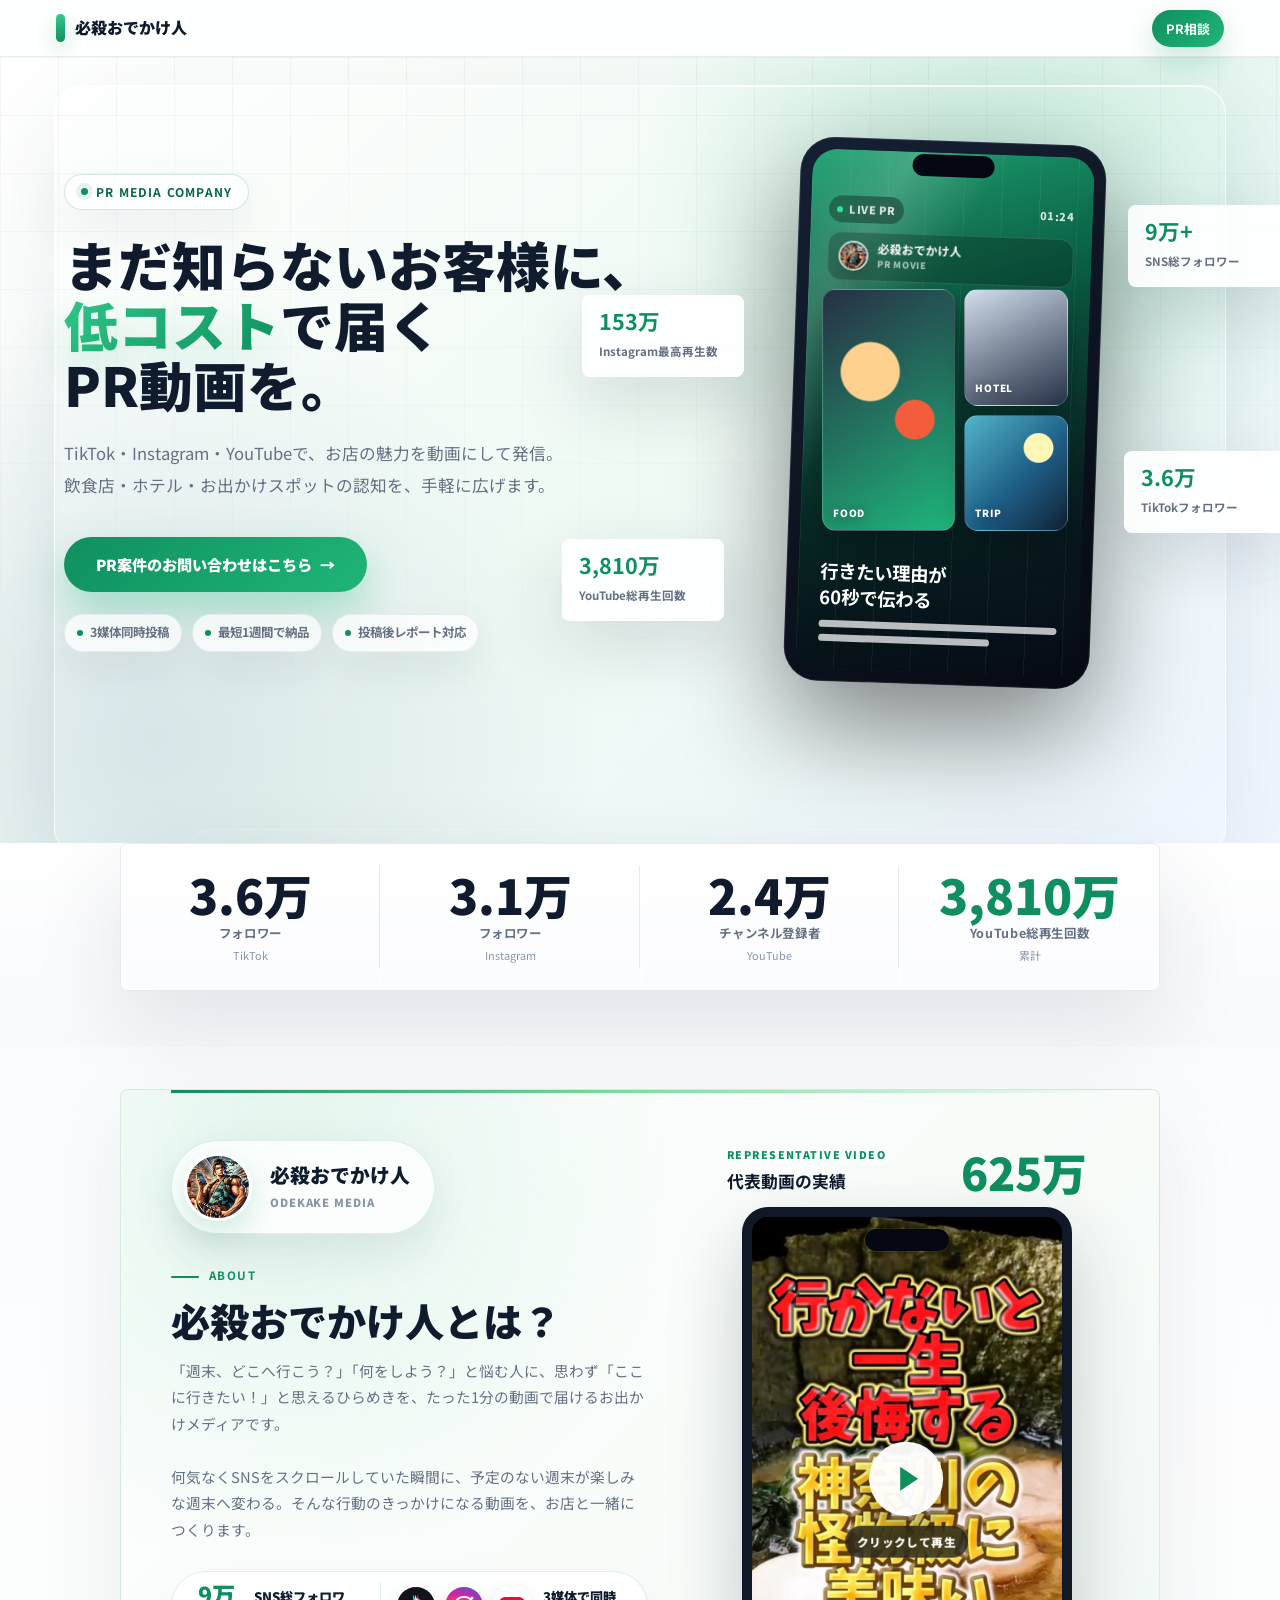
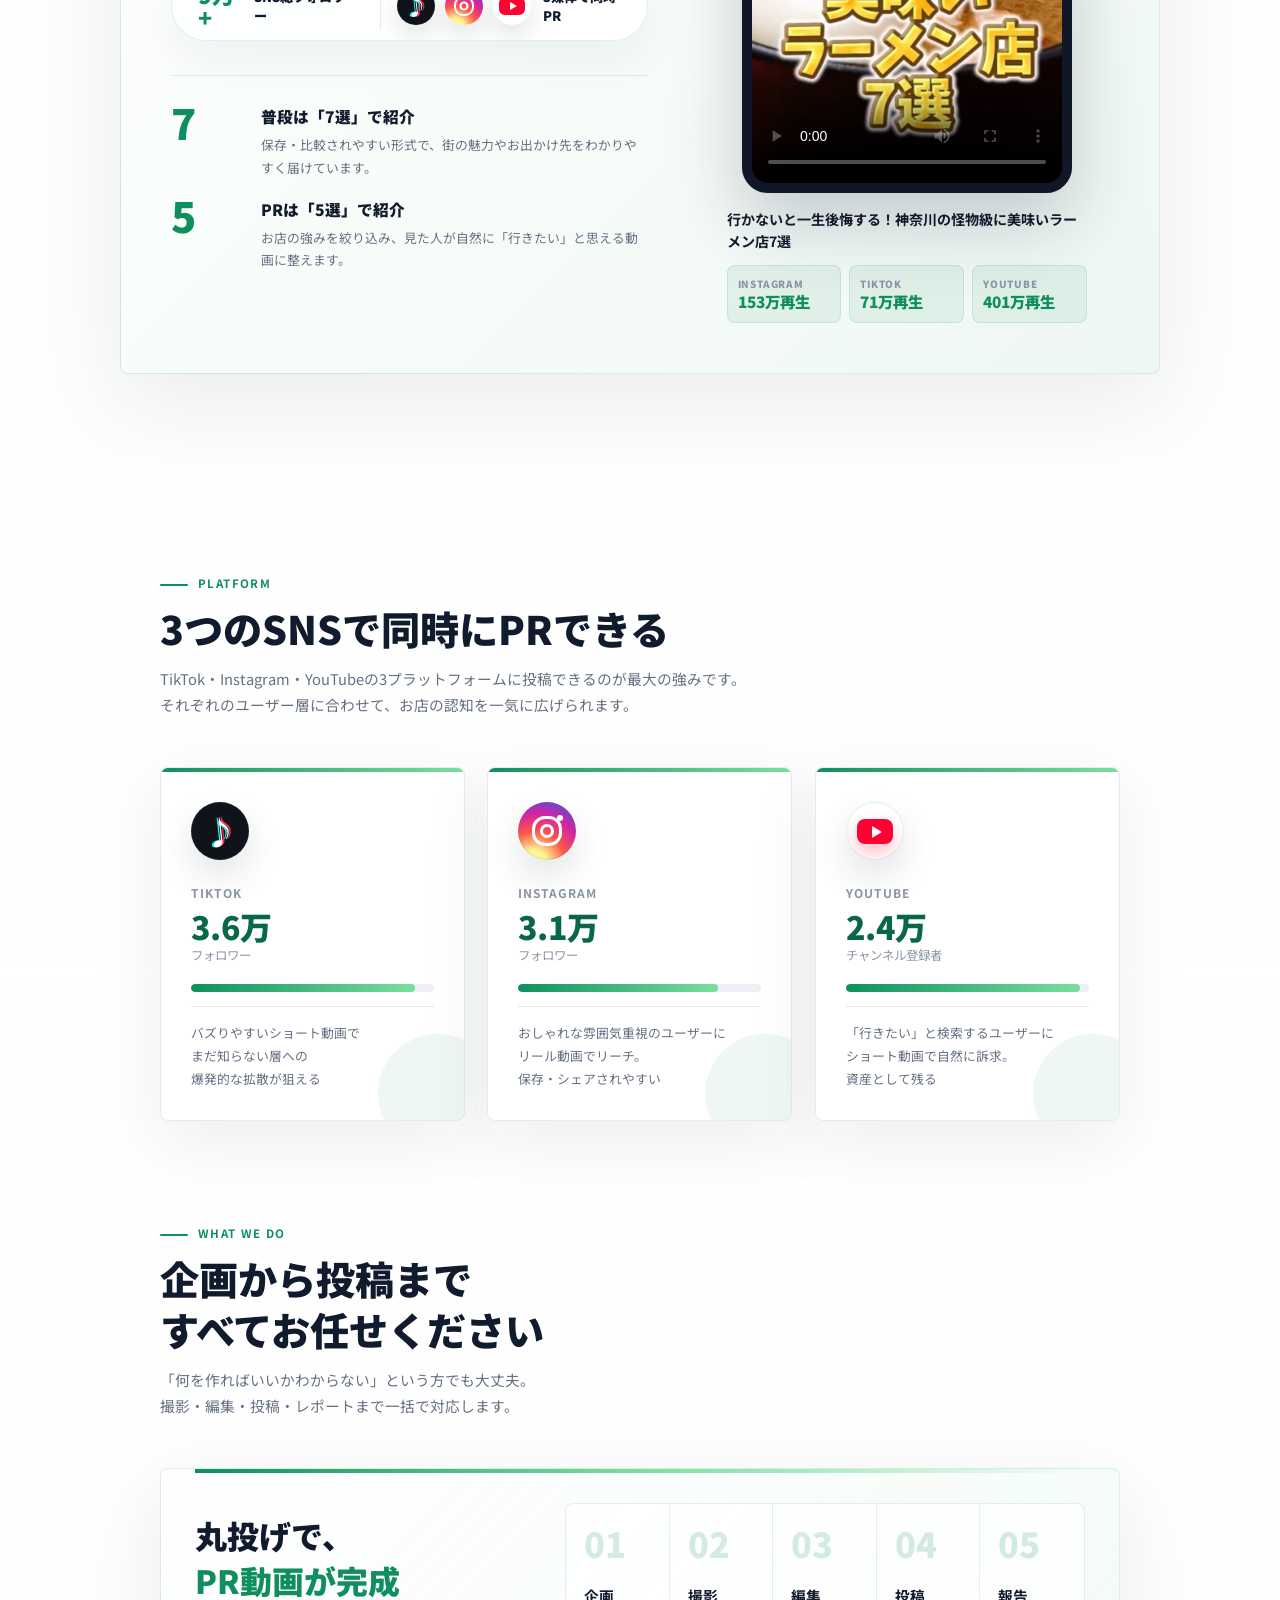
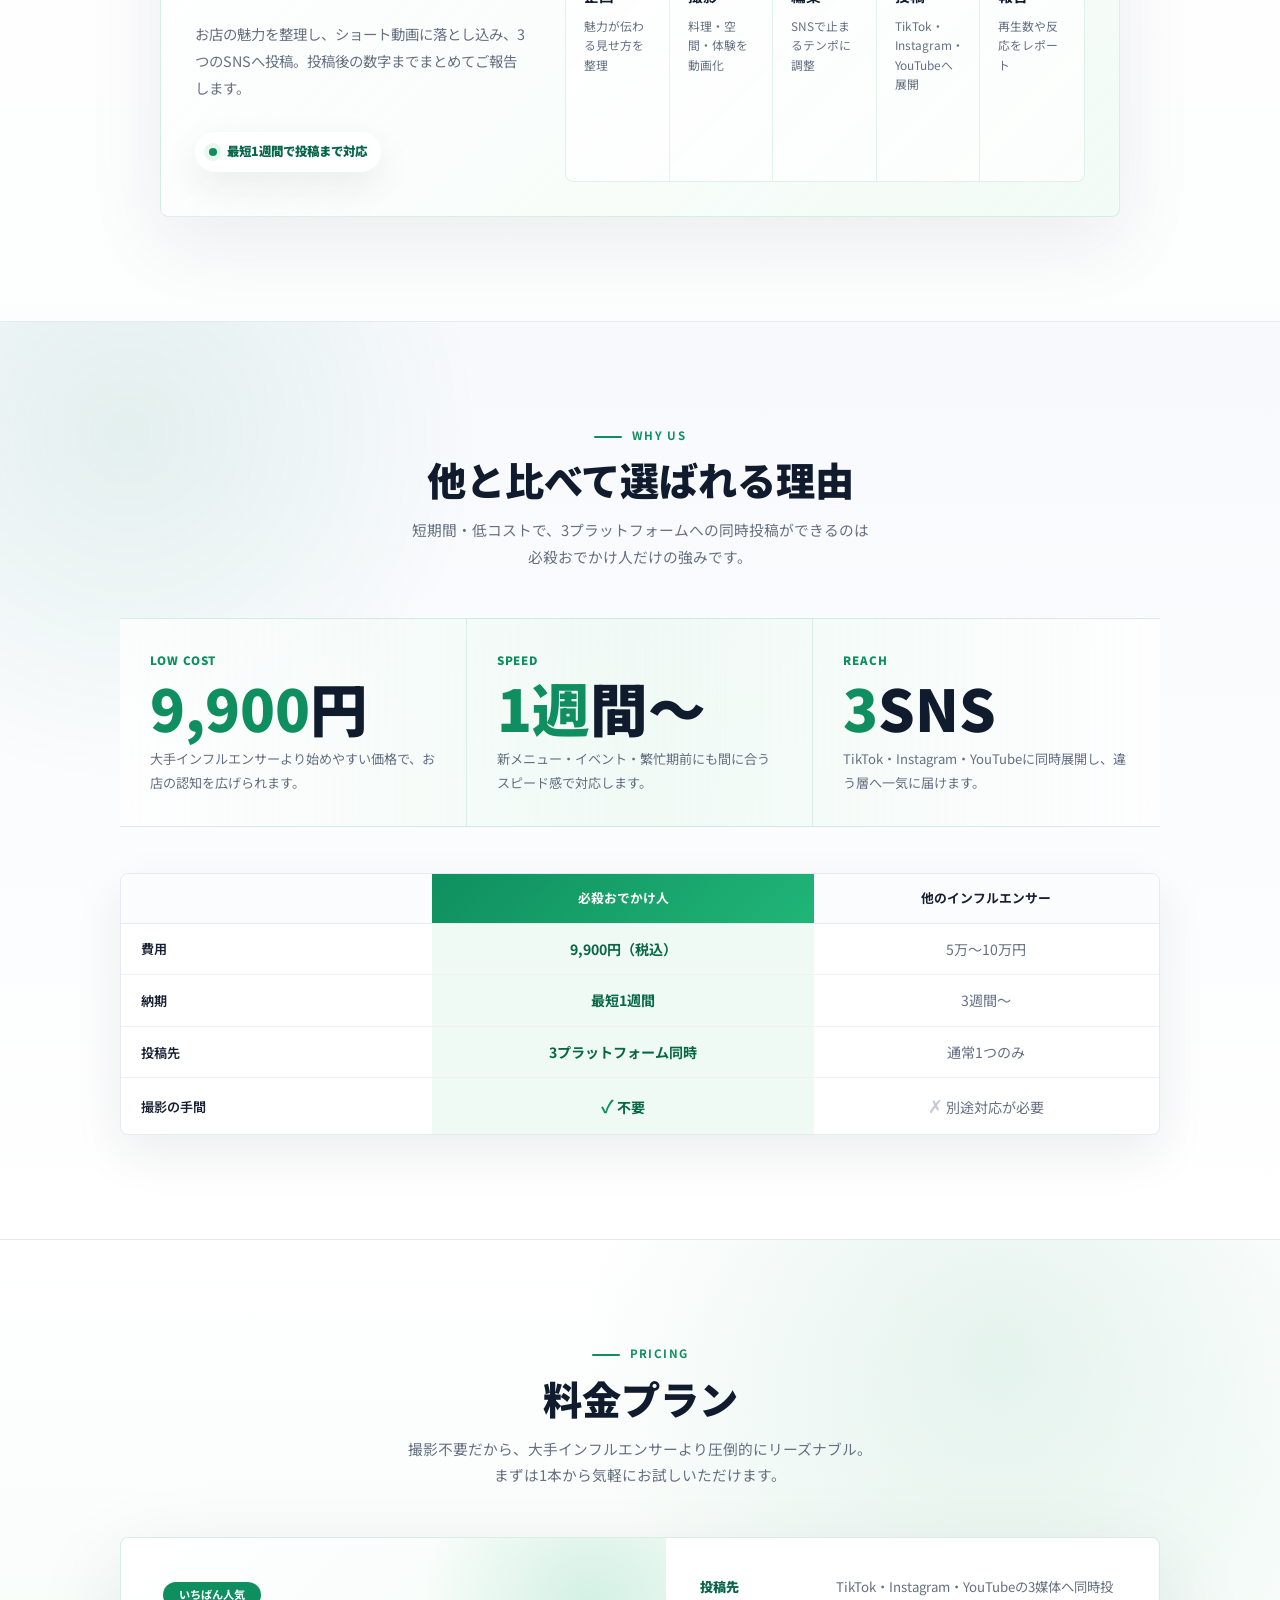
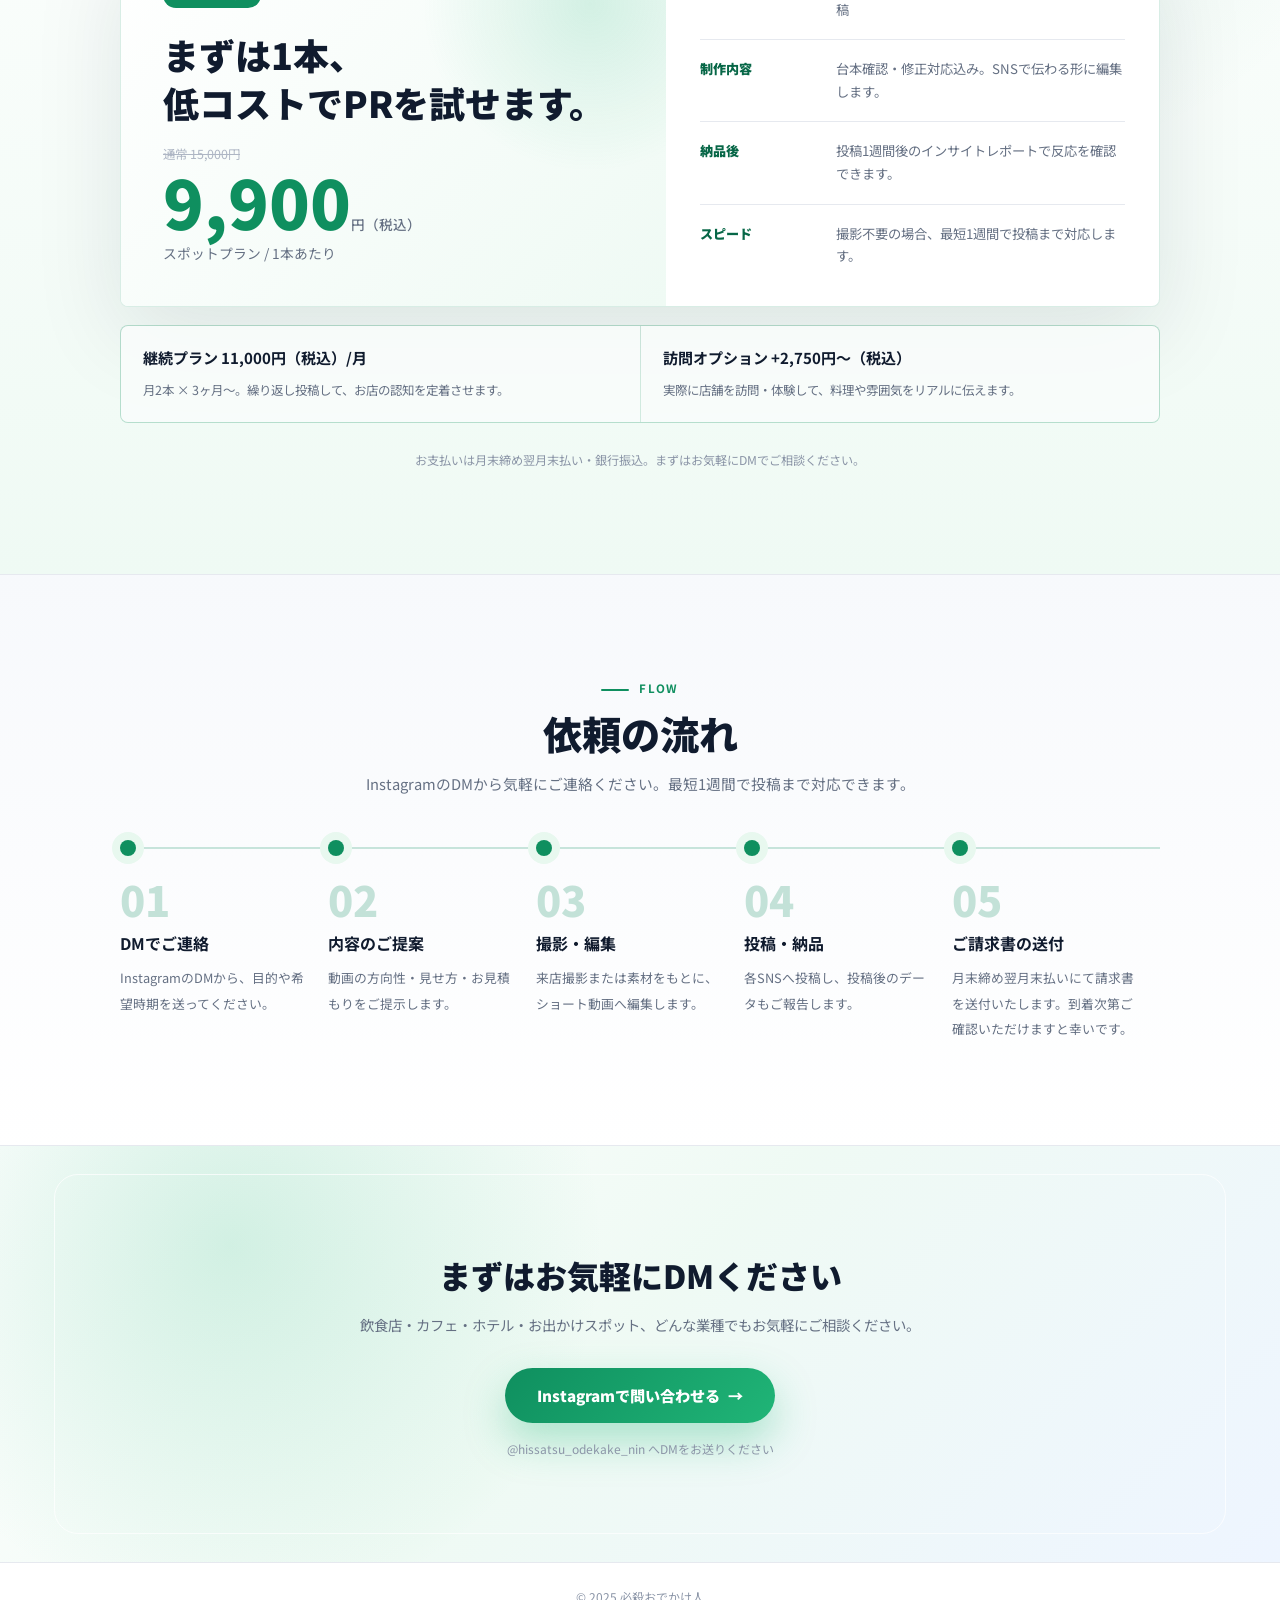
==== index.html @ 5b0c35ed "Fix mobile hero wrapping" ====
<!DOCTYPE html>
<html lang="ja">
<head>
  <meta charset="UTF-8">
  <meta name="viewport" content="width=device-width, initial-scale=1.0">
  <title>必殺おでかけ人 | PR動画制作</title>
  <meta name="description" content="地域のお店と視聴者をつなぐ、必殺おでかけ人のPR動画制作サイトです。店舗PR、観光・地域プロモーション、SNS発信の企画から制作まで対応します。">
  <meta name="robots" content="noindex,nofollow,noarchive">
  <meta name="referrer" content="no-referrer">
  <meta property="og:title" content="必殺おでかけ人 | PR動画制作">
  <meta property="og:description" content="地域のお店と視聴者をつなぐ、必殺おでかけ人のPR動画制作サイトです。店舗PR、観光・地域プロモーション、SNS発信の企画から制作まで対応します。">
  <meta property="og:type" content="website">
  <meta property="og:image" content="assets/og-preview.png">
  <meta name="twitter:card" content="summary_large_image">
  <meta name="twitter:title" content="必殺おでかけ人 | PR動画制作">
  <meta name="twitter:description" content="地域のお店と視聴者をつなぐ、必殺おでかけ人のPR動画制作サイトです。店舗PR、観光・地域プロモーション、SNS発信の企画から制作まで対応します。">
  <meta name="twitter:image" content="assets/og-preview.png">
  <link rel="icon" href="/favicon.ico" sizes="any">
  <link rel="icon" type="image/png" href="/favicon-32x32.png" sizes="32x32">
  <link rel="icon" type="image/svg+xml" href="assets/favicon-round.svg">
  <link rel="apple-touch-icon" href="/apple-touch-icon.png">
  <link rel="alternate icon" href="assets/odesake-icon.jpeg">
  <link rel="preconnect" href="https://fonts.googleapis.com">
  <link href="https://fonts.googleapis.com/css2?family=Noto+Sans+JP:wght@400;500;700;900&display=swap" rel="stylesheet">
  <style>
    :root {
      --ink: #172033;
      --muted: #657083;
      --subtle: #8b95a7;
      --line: #e6e9ef;
      --paper: #ffffff;
      --soft: #f6f8fb;
      --cream: #effaf4;
      --accent: #0f8f5f;
      --accent-dark: #076747;
      --accent-soft: #e8f8ef;
      --navy: #101b2e;
      --deep: #07101f;
      --green: #0f8f5f;
      --shadow: 0 18px 50px rgba(23, 32, 51, 0.08);
      --shadow-strong: 0 24px 70px rgba(23, 32, 51, 0.14);
      --radius: 8px;
    }

    *, *::before, *::after { box-sizing: border-box; margin: 0; padding: 0; }

    html {
      scroll-behavior: smooth;
      background: var(--paper);
    }

    body {
      font-family: 'Noto Sans JP', -apple-system, sans-serif;
      color: var(--ink);
      background:
        linear-gradient(180deg, #f8fafc 0%, #fff 40%, #f6f8fb 100%);
      line-height: 1.6;
      letter-spacing: 0;
      -webkit-font-smoothing: antialiased;
    }

    a { color: inherit; }

    .nowrap { white-space: nowrap; }

    ::selection {
      background: var(--accent-soft);
      color: var(--accent-dark);
    }

    /* ── Header ── */
    header {
      position: sticky;
      top: 0;
      z-index: 100;
      background: rgba(255,255,255,0.86);
      backdrop-filter: blur(18px);
      border-bottom: 1px solid rgba(230, 233, 239, 0.85);
      padding: 14px clamp(20px, 5vw, 56px);
      display: flex;
      align-items: center;
      justify-content: space-between;
    }

    .logo {
      font-size: 1rem;
      font-weight: 900;
      letter-spacing: 0;
      color: var(--navy);
      display: inline-flex;
      align-items: center;
      gap: 10px;
    }

    .logo::before {
      content: '';
      width: 9px;
      height: 28px;
      border-radius: 99px;
      background: linear-gradient(180deg, #34c98b, var(--accent));
      box-shadow: 0 8px 20px rgba(15, 143, 95, 0.28);
    }

    nav a {
      color: var(--muted);
      text-decoration: none;
      margin-left: 24px;
      font-size: 0.8rem;
      font-weight: 700;
      transition: color 0.2s;
    }

    nav a:hover { color: var(--accent); }

    nav a.nav-cta {
      color: #fff;
      background: linear-gradient(135deg, var(--accent), #20b577);
      padding: 9px 14px;
      border-radius: 99px;
      box-shadow: 0 12px 28px rgba(15, 143, 95, 0.22);
    }

    nav a.nav-cta:hover {
      color: #fff;
      background: var(--accent);
    }

    /* ── Hero ── */
    .hero {
      position: relative;
      overflow: hidden;
      background:
        radial-gradient(circle at 78% 18%, rgba(32, 181, 119, 0.2), transparent 30%),
        radial-gradient(circle at 12% 82%, rgba(55, 100, 150, 0.14), transparent 34%),
        linear-gradient(135deg, #ffffff 0%, #effaf4 50%, #eef5ff 100%);
      color: var(--ink);
      min-height: calc(100vh - 72px);
      padding: 84px clamp(22px, 5vw, 64px) 92px;
      border-bottom: 1px solid var(--line);
    }

    .hero::before {
      content: '';
      position: absolute;
      inset: 0;
      background:
        linear-gradient(rgba(16,27,46,0.045) 1px, transparent 1px),
        linear-gradient(90deg, rgba(16,27,46,0.045) 1px, transparent 1px);
      background-size: 58px 58px;
      mask-image: linear-gradient(180deg, rgba(0,0,0,0.9), transparent 86%);
      pointer-events: none;
    }

    .hero::after {
      content: '';
      position: absolute;
      inset: 28px clamp(18px, 5vw, 54px);
      border: 1px solid rgba(255,255,255,0.75);
      border-radius: 28px;
      pointer-events: none;
      box-shadow: inset 0 1px 0 rgba(255,255,255,0.85), 0 24px 90px rgba(23,32,51,0.07);
    }

    .hero > * {
      position: relative;
      z-index: 1;
    }

    .hero-inner {
      max-width: 1180px;
      margin: 0 auto;
      display: grid;
      grid-template-columns: minmax(0, 0.98fr) minmax(500px, 1.02fr);
      gap: clamp(42px, 7vw, 96px);
      align-items: center;
    }

    .hero-copy {
      text-align: left;
      animation: heroCopy 0.8s ease-out both;
      max-width: 540px;
    }

    .hero-tag {
      display: inline-flex;
      align-items: center;
      gap: 8px;
      background: rgba(255,255,255,0.82);
      border: 1px solid rgba(15, 143, 95, 0.2);
      color: var(--accent-dark);
      font-size: 0.75rem;
      font-weight: 700;
      letter-spacing: 0.1em;
      padding: 7px 16px;
      border-radius: 99px;
      margin-bottom: 24px;
      box-shadow: 0 18px 46px rgba(23,32,51,0.08);
      backdrop-filter: blur(16px);
    }

    .hero-tag::before {
      content: '';
      width: 7px;
      height: 7px;
      border-radius: 50%;
      background: var(--green);
      box-shadow: 0 0 0 5px rgba(22, 132, 91, 0.1);
    }

    .hero h1 {
      font-size: clamp(2.25rem, 4.2vw, 3.85rem);
      font-weight: 900;
      line-height: 1.12;
      margin-bottom: 24px;
      letter-spacing: 0;
      color: var(--navy);
      text-wrap: balance;
    }

    .hero h1 .line {
      display: block;
      white-space: nowrap;
    }

    .hero h1 em {
      font-style: normal;
      color: transparent;
      background: linear-gradient(135deg, #32c88a, #0f8f5f);
      -webkit-background-clip: text;
      background-clip: text;
      text-shadow: 0 18px 40px rgba(32, 181, 119, 0.22);
    }

    .hero p {
      font-size: 1.04rem;
      color: var(--muted);
      max-width: 520px;
      margin: 0 0 36px;
      line-height: 1.9;
    }

    .hero-proof {
      display: flex;
      flex-wrap: wrap;
      gap: 10px;
      margin-top: 22px;
      color: var(--muted);
      font-size: 0.78rem;
      font-weight: 700;
    }

    .hero-proof span {
      display: inline-flex;
      align-items: center;
      gap: 7px;
      padding: 8px 12px;
      background: rgba(255,255,255,0.76);
      border: 1px solid rgba(230,233,239,0.9);
      border-radius: 99px;
      box-shadow: 0 16px 42px rgba(23,32,51,0.08);
      backdrop-filter: blur(14px);
    }

    .hero-proof span::before {
      content: '';
      width: 6px;
      height: 6px;
      border-radius: 50%;
      background: var(--accent);
    }

    .hero-visual {
      min-height: 540px;
      position: relative;
      display: grid;
      place-items: center;
      animation: heroVisual 0.9s 0.12s ease-out both;
    }

    .phone-mockup {
      width: min(306px, 72vw);
      aspect-ratio: 9 / 16;
      position: relative;
      z-index: 2;
      border-radius: 34px;
      padding: 12px;
      background: linear-gradient(145deg, #162033, #060a12);
      box-shadow:
        0 44px 110px rgba(0, 0, 0, 0.48),
        inset 0 0 0 1px rgba(255,255,255,0.1);
      transform: rotate(2deg);
      animation: phoneFloat 5s ease-in-out infinite;
    }

    .phone-mockup::before {
      content: '';
      position: absolute;
      top: 14px;
      left: 50%;
      width: 82px;
      height: 22px;
      transform: translateX(-50%);
      border-radius: 99px;
      background: #050812;
      z-index: 3;
    }

    .phone-screen {
      height: 100%;
      overflow: hidden;
      border-radius: 25px;
      background:
        linear-gradient(180deg, rgba(4,9,18,0.12) 0%, rgba(4,9,18,0.88) 100%),
        linear-gradient(145deg, #25b981, #0d7f58 42%, #151b29 100%);
      position: relative;
    }

    .phone-screen::before {
      content: '';
      position: absolute;
      inset: 0;
      background:
        linear-gradient(120deg, transparent 0%, rgba(255,255,255,0.18) 18%, transparent 34%),
        repeating-linear-gradient(90deg, rgba(255,255,255,0.05) 0 1px, transparent 1px 38px);
      animation: lightSweep 4.8s ease-in-out infinite;
    }

    .phone-topbar {
      position: absolute;
      left: 18px;
      right: 18px;
      top: 46px;
      z-index: 2;
      display: flex;
      justify-content: space-between;
      align-items: center;
      color: rgba(255,255,255,0.82);
      font-size: 0.68rem;
      font-weight: 900;
      letter-spacing: 0.06em;
    }

    .live-dot {
      display: inline-flex;
      align-items: center;
      gap: 6px;
      padding: 5px 8px;
      border-radius: 99px;
      background: rgba(0,0,0,0.34);
      backdrop-filter: blur(12px);
    }

    .live-dot::before {
      content: '';
      width: 6px;
      height: 6px;
      border-radius: 50%;
      background: #35e39d;
      box-shadow: 0 0 18px #35e39d;
    }

    .phone-account {
      position: absolute;
      left: 18px;
      right: 18px;
      top: 82px;
      z-index: 3;
      display: flex;
      align-items: center;
      gap: 9px;
      padding: 8px 10px;
      border-radius: 14px;
      background: rgba(0,0,0,0.22);
      border: 1px solid rgba(255,255,255,0.13);
      backdrop-filter: blur(14px);
    }

    .phone-account img {
      width: 30px;
      height: 30px;
      border-radius: 50%;
      object-fit: cover;
      border: 2px solid rgba(255,255,255,0.72);
      box-shadow: 0 8px 18px rgba(0,0,0,0.22);
      flex-shrink: 0;
    }

    .phone-account strong {
      display: block;
      color: #fff;
      font-size: 0.74rem;
      line-height: 1.2;
    }

    .phone-account span {
      display: block;
      color: rgba(255,255,255,0.62);
      font-size: 0.56rem;
      font-weight: 900;
      letter-spacing: 0.08em;
      margin-top: 2px;
    }

    .story-stage {
      position: absolute;
      inset: 136px 18px 142px;
      z-index: 1;
      display: grid;
      grid-template-columns: 1fr 0.78fr;
      gap: 9px;
      transform: rotate(-2deg);
    }

    .story-tile {
      border-radius: 14px;
      overflow: hidden;
      position: relative;
      min-height: 92px;
      box-shadow: 0 16px 34px rgba(0,0,0,0.28);
      border: 1px solid rgba(255,255,255,0.16);
    }

    .story-tile::after {
      content: attr(data-label);
      position: absolute;
      left: 10px;
      bottom: 9px;
      color: #fff;
      font-size: 0.62rem;
      font-weight: 900;
      letter-spacing: 0.08em;
      text-shadow: 0 2px 12px rgba(0,0,0,0.4);
    }

    .story-tile.food {
      grid-row: span 2;
      background:
        radial-gradient(circle at 36% 34%, #ffd18e 0 16%, transparent 17%),
        radial-gradient(circle at 70% 54%, #f45d3b 0 12%, transparent 13%),
        linear-gradient(145deg, #272f44, #1eb77b);
    }

    .story-tile.hotel {
      background:
        linear-gradient(180deg, rgba(255,255,255,0.2), rgba(0,0,0,0.26)),
        linear-gradient(135deg, #c8d7e8, #33435e);
    }

    .story-tile.trip {
      background:
        radial-gradient(circle at 72% 28%, #fff6b8 0 13%, transparent 14%),
        linear-gradient(135deg, #51b6c8, #1f5f88 55%, #102033);
    }

    .reel-caption {
      position: absolute;
      left: 22px;
      right: 22px;
      bottom: 28px;
      color: #fff;
      z-index: 2;
    }

    .reel-caption strong {
      display: block;
      font-size: 1.15rem;
      line-height: 1.45;
      margin-bottom: 10px;
    }

    .reel-lines {
      display: grid;
      gap: 7px;
    }

    .reel-lines span {
      height: 7px;
      border-radius: 99px;
      background: rgba(255,255,255,0.72);
      animation: linePulse 2.4s ease-in-out infinite;
    }

    .reel-lines span:nth-child(2) {
      width: 72%;
      animation-delay: 0.25s;
    }

    .floating-card {
      position: absolute;
      z-index: 5;
      border: 1px solid rgba(255,255,255,0.2);
      background: rgba(255,255,255,0.92);
      backdrop-filter: blur(18px);
      border-radius: var(--radius);
      box-shadow: var(--shadow-strong);
      color: var(--navy);
      animation: cardFloat 4.6s ease-in-out infinite;
    }

    .metric-chip {
      min-width: 162px;
      padding: 14px 16px;
    }

    .metric-chip strong {
      display: block;
      font-size: 1.35rem;
      line-height: 1;
      color: var(--accent);
      margin-bottom: 5px;
    }

    .metric-chip span {
      font-size: 0.72rem;
      color: var(--muted);
      font-weight: 700;
    }

    .chip-top {
      top: 64px;
      right: -74px;
    }

    .chip-bottom {
      left: -112px;
      bottom: 64px;
      animation-delay: 0.7s;
    }

    .chip-instagram {
      left: -92px;
      top: 154px;
      animation-delay: 1.05s;
    }

    .chip-tiktok {
      right: -70px;
      bottom: 152px;
      animation-delay: 1.35s;
    }

    .ticker {
      position: absolute;
      left: 50%;
      bottom: 16px;
      width: min(900px, calc(100% - 40px));
      transform: translateX(-50%);
      overflow: hidden;
      border: 1px solid rgba(255,255,255,0.14);
      border-radius: 99px;
      background: rgba(255,255,255,0.08);
      backdrop-filter: blur(14px);
      color: rgba(255,255,255,0.68);
      font-size: 0.74rem;
      font-weight: 800;
      white-space: nowrap;
    }

    .ticker-track {
      display: inline-flex;
      gap: 28px;
      padding: 9px 20px;
      animation: tickerMove 18s linear infinite;
    }

    .cta-btn {
      display: inline-flex;
      align-items: center;
      gap: 8px;
      background: linear-gradient(135deg, var(--accent), #20b577);
      color: #fff;
      font-weight: 900;
      font-size: 0.95rem;
      padding: 15px 32px;
      border-radius: 99px;
      text-decoration: none;
      transition: transform 0.2s, box-shadow 0.2s;
      box-shadow: 0 18px 42px rgba(32, 181, 119, 0.34);
    }

    .cta-btn::after {
      content: '→';
      font-weight: 900;
      line-height: 1;
      transition: transform 0.2s;
    }

    .cta-btn:hover {
      transform: translateY(-2px);
      box-shadow: 0 22px 42px rgba(15, 143, 95, 0.34);
    }

    .cta-btn:hover::after {
      transform: translateX(3px);
    }

    /* ── Stats ── */
    .stats {
      background: linear-gradient(180deg, #fff 0%, #f7f9fc 100%);
      padding: 0 40px 56px;
      margin-top: -42px;
      position: relative;
      z-index: 2;
    }

    .stats-inner {
      max-width: 1040px;
      margin: 0 auto;
      display: grid;
      grid-template-columns: repeat(4, 1fr);
      gap: 1px;
      text-align: center;
      background: rgba(255,255,255,0.86);
      border: 1px solid rgba(230,233,239,0.95);
      border-radius: var(--radius);
      overflow: hidden;
      box-shadow: 0 30px 90px rgba(23,32,51,0.11);
      backdrop-filter: blur(16px);
    }

    .stat-item {
      padding: 26px 20px;
      background: linear-gradient(180deg, #fff, #fbfcff);
      position: relative;
    }

    .stat-item:not(:last-child)::after {
      content: '';
      position: absolute;
      top: 22px;
      right: 0;
      bottom: 22px;
      width: 1px;
      background: var(--line);
    }

    .stat-num {
      font-size: clamp(2rem, 5vw, 3rem);
      font-weight: 900;
      color: var(--navy);
      line-height: 1;
      margin-bottom: 6px;
    }

    .stat-item.total-views .stat-num {
      color: var(--accent);
    }

    .stat-label {
      font-size: 0.78rem;
      font-weight: 700;
      color: var(--muted);
      letter-spacing: 0.05em;
    }

    .stat-platform {
      font-size: 0.68rem;
      color: var(--subtle);
      margin-top: 3px;
    }

    /* ── Section ── */
    .section {
      padding: 104px 40px;
      max-width: 1040px;
      margin: 0 auto;
      position: relative;
    }

    .section-label {
      font-size: 0.72rem;
      font-weight: 700;
      letter-spacing: 0.12em;
      color: var(--accent);
      text-transform: uppercase;
      margin-bottom: 10px;
    }

    .section-title {
      font-size: clamp(1.65rem, 3.4vw, 2.45rem);
      font-weight: 900;
      margin-bottom: 12px;
      line-height: 1.3;
      color: var(--navy);
    }

    .section-sub {
      font-size: 0.92rem;
      color: var(--muted);
      margin-bottom: 48px;
      line-height: 1.8;
    }

    .section-label::before {
      content: '';
      display: inline-block;
      width: 28px;
      height: 2px;
      margin-right: 10px;
      vertical-align: middle;
      background: currentColor;
      border-radius: 99px;
    }

    /* ── About channel ── */
    .about-channel {
      max-width: 1120px;
      margin: 0 auto;
      padding: 42px 40px 96px;
      position: relative;
    }

    .about-panel {
      display: grid;
      grid-template-columns: minmax(0, 0.92fr) minmax(300px, 0.78fr);
      gap: 56px;
      align-items: start;
      padding: 50px;
      border: 1px solid rgba(15,143,95,0.14);
      border-radius: 8px;
      background:
        radial-gradient(circle at 15% 8%, rgba(32,181,119,0.12), transparent 34%),
        linear-gradient(135deg, #ffffff 0%, #f7fcf9 54%, #eef7f4 100%);
      box-shadow: 0 30px 90px rgba(23,32,51,0.08);
      overflow: hidden;
      position: relative;
    }

    .about-panel::before {
      content: '';
      position: absolute;
      left: 50px;
      right: 50px;
      top: 0;
      height: 3px;
      background: linear-gradient(90deg, var(--accent), #7adf9d 48%, transparent);
    }

    .about-copy {
      position: relative;
      z-index: 1;
    }

    .about-copy .section-sub {
      margin-bottom: 28px;
      max-width: 650px;
    }

    .about-avatar {
      display: inline-flex;
      align-items: center;
      gap: 18px;
      padding: 12px 24px 12px 12px;
      margin-bottom: 32px;
      border-radius: 99px;
      background: rgba(255,255,255,0.82);
      border: 1px solid rgba(15,143,95,0.14);
      box-shadow: 0 18px 46px rgba(23,32,51,0.09);
    }

    .about-avatar img {
      width: 68px;
      height: 68px;
      border-radius: 50%;
      object-fit: cover;
      border: 3px solid #fff;
      box-shadow: 0 12px 28px rgba(15,143,95,0.18);
    }

    .about-avatar strong {
      color: var(--navy);
      font-size: 1.24rem;
      line-height: 1.2;
      font-weight: 900;
    }

    .about-avatar span {
      display: block;
      margin-top: 5px;
      color: var(--subtle);
      font-size: 0.7rem;
      font-weight: 900;
      letter-spacing: 0.08em;
    }

    .media-icons {
      display: flex;
      gap: 10px;
      margin: 0;
    }

    .media-icon {
      width: 38px;
      height: 38px;
      border-radius: 50%;
      display: inline-grid;
      place-items: center;
      position: relative;
      overflow: hidden;
      box-shadow: 0 10px 24px rgba(23,32,51,0.12);
    }

    .media-icon::before,
    .media-icon::after {
      content: '';
      position: absolute;
    }

    .media-icon.tiktok { background: #11131a; }

    .media-icon.tiktok::before {
      content: '♪';
      color: #fff;
      font-size: 1.45rem;
      font-weight: 900;
      line-height: 1;
      left: 50%;
      top: 50%;
      transform: translate(-50%, -54%) rotate(-7deg);
      text-shadow: -2px 0 #25f4ee, 2px 0 #fe2c55;
    }

    .media-icon.insta {
      background: radial-gradient(circle at 28% 105%, #fdf497 0 17%, #fd5949 42%, #d6249f 66%, #285aeb 100%);
    }

    .media-icon.insta::before {
      inset: 9px;
      border: 2px solid #fff;
      border-radius: 9px;
    }

    .media-icon.insta::after {
      width: 9px;
      height: 9px;
      left: 50%;
      top: 50%;
      transform: translate(-50%, -50%);
      border: 2px solid #fff;
      border-radius: 50%;
      box-shadow: 8px -8px 0 -3px #fff;
    }

    .media-icon.youtube { background: #fff; }

    .media-icon.youtube::before {
      width: 26px;
      height: 18px;
      left: 6px;
      top: 10px;
      border-radius: 6px;
      background: #ff0033;
    }

    .media-icon.youtube::after {
      left: 17px;
      top: 15px;
      border-top: 4px solid transparent;
      border-bottom: 4px solid transparent;
      border-left: 7px solid #fff;
    }

    .about-proof-line {
      display: inline-flex;
      align-items: center;
      gap: 12px;
      max-width: 650px;
      padding: 10px;
      overflow: hidden;
      border-radius: 99px;
      background: rgba(255,255,255,0.82);
      border: 1px solid rgba(15,143,95,0.13);
      box-shadow: 0 18px 44px rgba(23,32,51,0.05);
    }

    .proof-pill {
      display: inline-flex;
      align-items: center;
      min-height: 48px;
      gap: 8px;
      padding: 0 16px;
      background: transparent;
    }

    .proof-pill strong {
      color: var(--accent);
      font-size: 1.45rem;
      font-weight: 900;
      line-height: 1;
      letter-spacing: 0;
    }

    .proof-pill span {
      color: var(--navy);
      font-size: 0.82rem;
      font-weight: 900;
      line-height: 1.45;
    }

    .proof-pill.is-icons {
      gap: 12px;
      border-left: 1px solid rgba(15,143,95,0.12);
    }

    .about-method {
      max-width: 650px;
      margin-top: 34px;
      padding-top: 28px;
      border-top: 1px solid rgba(15,143,95,0.13);
      display: grid;
      gap: 18px;
    }

    .about-method-row {
      display: grid;
      grid-template-columns: 72px 1fr;
      gap: 18px;
      align-items: start;
    }

    .about-method-row b {
      color: var(--accent);
      font-size: 2.6rem;
      font-weight: 900;
      line-height: 0.9;
      letter-spacing: 0;
    }

    .about-method-row strong {
      display: block;
      color: var(--navy);
      font-size: 0.98rem;
      font-weight: 900;
      margin-bottom: 5px;
    }

    .about-method-row span {
      display: block;
      color: var(--muted);
      font-size: 0.8rem;
      line-height: 1.75;
    }

    .video-side {
      position: relative;
      z-index: 1;
      justify-self: center;
      width: min(360px, 100%);
    }

    .video-kicker {
      display: grid;
      grid-template-columns: 1fr auto;
      gap: 16px;
      align-items: end;
      margin-bottom: 14px;
    }

    .video-kicker span {
      color: var(--accent);
      font-size: 0.66rem;
      font-weight: 900;
      letter-spacing: 0.14em;
    }

    .video-kicker strong {
      display: block;
      margin-top: 4px;
      color: var(--navy);
      font-size: 1.05rem;
      line-height: 1.35;
    }

    .video-kicker b {
      color: var(--accent);
      font-size: 2.8rem;
      font-weight: 900;
      line-height: 0.9;
      letter-spacing: 0;
    }

    .video-embed {
      position: relative;
      width: min(330px, 100%);
      margin: 0 auto;
      aspect-ratio: 9 / 16;
      border-radius: 26px;
      overflow: hidden;
      background: #050812;
      box-shadow: 0 30px 72px rgba(23,32,51,0.22);
      border: 10px solid #101827;
      justify-self: center;
    }

    .video-embed::before {
      content: '';
      position: absolute;
      inset: 0;
      background:
        radial-gradient(circle at 28% 32%, rgba(255,255,255,0.22), transparent 28%),
        repeating-linear-gradient(90deg, rgba(255,255,255,0.06) 0 1px, transparent 1px 38px);
    }

    .video-embed::after {
      content: '';
      position: absolute;
      left: 50%;
      top: 12px;
      width: 84px;
      height: 22px;
      transform: translateX(-50%);
      border-radius: 99px;
      background: #050812;
      box-shadow: 0 0 0 1px rgba(255,255,255,0.06);
      z-index: 3;
    }

    .video-embed video {
      position: absolute;
      inset: 0;
      width: 100%;
      height: 100%;
      object-fit: cover;
      display: block;
      background: #050812;
    }

    .video-play-hint {
      position: absolute;
      left: 50%;
      top: 50%;
      z-index: 4;
      display: grid;
      place-items: center;
      gap: 10px;
      transform: translate(-50%, -50%);
      pointer-events: none;
      color: #fff;
      text-align: center;
      transition: opacity 0.22s ease, transform 0.22s ease;
    }

    .video-embed.is-playing .video-play-hint {
      opacity: 0;
      transform: translate(-50%, -50%) scale(0.94);
    }

    .video-play-hint i {
      display: grid;
      place-items: center;
      width: 74px;
      height: 74px;
      border-radius: 50%;
      background: rgba(255,255,255,0.95);
      box-shadow: 0 20px 44px rgba(0,0,0,0.34);
    }

    .video-play-hint i::before {
      content: '';
      margin-left: 5px;
      border-top: 12px solid transparent;
      border-bottom: 12px solid transparent;
      border-left: 18px solid var(--accent);
    }

    .video-play-hint strong {
      padding: 7px 12px;
      border-radius: 99px;
      background: rgba(6,12,22,0.68);
      backdrop-filter: blur(10px);
      font-size: 0.72rem;
      font-weight: 900;
      letter-spacing: 0.04em;
    }

    .video-caption-card {
      margin-top: 16px;
      padding: 0;
      background: transparent;
    }

    .video-caption-card strong {
      display: block;
      color: var(--navy);
      font-size: 0.88rem;
      line-height: 1.55;
      margin-bottom: 12px;
    }

    .video-caption-stats {
      display: grid;
      grid-template-columns: repeat(3, 1fr);
      gap: 8px;
    }

    .video-caption-stats span {
      display: grid;
      gap: 2px;
      padding: 12px 10px;
      border-radius: 8px;
      background: rgba(15,143,95,0.08);
      border: 1px solid rgba(15,143,95,0.12);
      color: var(--accent);
      font-size: 0.96rem;
      font-weight: 900;
      line-height: 1.2;
    }

    .video-caption-stats span::before {
      content: attr(data-platform);
      color: var(--subtle);
      font-size: 0.62rem;
      letter-spacing: 0.08em;
      text-transform: uppercase;
    }

    .video-placeholder {
      position: absolute;
      inset: 32px 0 0;
      display: grid;
      align-items: end;
      text-align: center;
      color: #fff;
      padding: 22px;
    }

    .video-sample {
      width: 100%;
      text-align: left;
    }

    .video-sample-tag {
      display: inline-flex;
      align-items: center;
      gap: 6px;
      padding: 5px 8px;
      margin-bottom: 12px;
      border-radius: 99px;
      background: rgba(0,0,0,0.32);
      color: rgba(255,255,255,0.86);
      font-size: 0.62rem;
      font-weight: 900;
      letter-spacing: 0.08em;
    }

    .video-sample-tag::before {
      content: '';
      width: 6px;
      height: 6px;
      border-radius: 50%;
      background: #35e39d;
      box-shadow: 0 0 14px #35e39d;
    }

    .video-sample-title {
      display: block;
      color: #fff;
      font-size: 1rem;
      font-weight: 900;
      line-height: 1.55;
      margin-bottom: 14px;
      text-shadow: 0 10px 28px rgba(0,0,0,0.46);
    }

    .video-sample-stats {
      display: grid;
      grid-template-columns: repeat(2, 1fr);
      gap: 8px;
    }

    .video-sample-stat {
      padding: 10px;
      border-radius: 8px;
      background: rgba(255,255,255,0.92);
      color: var(--navy);
      box-shadow: 0 14px 30px rgba(0,0,0,0.18);
    }

    .video-sample-stat strong {
      display: block;
      color: var(--accent);
      font-size: 1.08rem;
      line-height: 1;
      margin-bottom: 4px;
    }

    .video-sample-stat span {
      display: block;
      color: var(--muted);
      font-size: 0.58rem;
      font-weight: 900;
      line-height: 1.3;
    }

    .play-mark {
      width: 74px;
      height: 74px;
      border-radius: 50%;
      display: inline-grid;
      place-items: center;
      margin: 0 auto 18px;
      background: rgba(255,255,255,0.94);
      box-shadow: 0 18px 42px rgba(0,0,0,0.22);
    }

    .play-mark::before {
      content: '';
      margin-left: 5px;
      border-top: 13px solid transparent;
      border-bottom: 13px solid transparent;
      border-left: 20px solid var(--accent);
    }

    .video-placeholder strong {
      display: block;
      font-size: 1.05rem;
      margin-bottom: 6px;
      line-height: 1.5;
    }

    .video-placeholder span {
      display: block;
      color: rgba(255,255,255,0.72);
      font-size: 0.76rem;
      font-weight: 700;
    }

    /* ── Platform cards ── */
    .platform-grid {
      display: grid;
      grid-template-columns: repeat(3, 1fr);
      gap: 22px;
    }

    .platform-card {
      display: block;
      background: var(--paper);
      border: 1px solid var(--line);
      border-radius: var(--radius);
      padding: 34px 30px 30px;
      text-align: left;
      color: inherit;
      text-decoration: none;
      box-shadow: 0 20px 70px rgba(23,32,51,0.08);
      position: relative;
      overflow: hidden;
      cursor: pointer;
      transition: transform 0.2s, box-shadow 0.2s, border-color 0.2s;
    }

    .platform-card:hover {
      transform: translateY(-4px);
      box-shadow: var(--shadow-strong);
      border-color: rgba(15, 143, 95, 0.26);
    }

    .platform-card:focus-visible {
      outline: 3px solid rgba(15,143,95,0.28);
      outline-offset: 4px;
    }

    .platform-card::before {
      content: '';
      position: absolute;
      inset: 0 0 auto;
      height: 4px;
      background: var(--accent);
    }

    .platform-card::after {
      content: '';
      position: absolute;
      right: -34px;
      bottom: -34px;
      width: 120px;
      height: 120px;
      border-radius: 50%;
      background: rgba(15,143,95,0.07);
    }

    .platform-card.tiktok::before,
    .platform-card.youtube::before,
    .platform-card.insta::before { background: linear-gradient(90deg, var(--accent), #7adf9d); }

    .platform-logo {
      width: 58px;
      height: 58px;
      display: inline-flex;
      align-items: center;
      justify-content: center;
      border-radius: 50%;
      background: #fff;
      margin-bottom: 16px;
      position: relative;
      overflow: hidden;
      box-shadow:
        0 16px 34px rgba(23,32,51,0.12),
        inset 0 0 0 1px rgba(15,143,95,0.12);
    }

    .platform-logo::before,
    .platform-logo::after {
      content: '';
      position: absolute;
    }

    .platform-card.tiktok .platform-logo {
      background: #11131a;
    }

    .platform-card.tiktok .platform-logo::before {
      content: '♪';
      left: 50%;
      top: 50%;
      transform: translate(-50%, -53%) rotate(-6deg);
      color: #fff;
      font-size: 2rem;
      font-weight: 900;
      line-height: 1;
      text-shadow: -2px 0 #25f4ee, 2px 0 #fe2c55;
    }

    .platform-card.insta .platform-logo {
      background:
        radial-gradient(circle at 28% 105%, #fdf497 0 17%, #fd5949 42%, #d6249f 66%, #285aeb 100%);
    }

    .platform-card.insta .platform-logo::before {
      inset: 14px;
      border: 3px solid #fff;
      border-radius: 13px;
    }

    .platform-card.insta .platform-logo::after {
      width: 14px;
      height: 14px;
      left: 50%;
      top: 50%;
      transform: translate(-50%, -50%);
      border: 3px solid #fff;
      border-radius: 50%;
      box-shadow: 13px -13px 0 -4px #fff;
    }

    .platform-card.youtube .platform-logo {
      background: #fff;
    }

    .platform-card.youtube .platform-logo::before {
      width: 36px;
      height: 25px;
      left: 11px;
      top: 17px;
      border-radius: 8px;
      background: #ff0033;
      box-shadow: 0 8px 18px rgba(255,0,51,0.28);
    }

    .platform-card.youtube .platform-logo::after {
      left: 26px;
      top: 24px;
      border-top: 6px solid transparent;
      border-bottom: 6px solid transparent;
      border-left: 10px solid #fff;
    }

    .platform-name {
      font-size: 0.75rem;
      font-weight: 700;
      letter-spacing: 0.08em;
      color: var(--subtle);
      text-transform: uppercase;
      margin-bottom: 8px;
    }

    .platform-followers {
      font-size: 2rem;
      font-weight: 900;
      line-height: 1;
      margin-bottom: 4px;
    }

    .platform-card.tiktok  .platform-followers,
    .platform-card.youtube .platform-followers,
    .platform-card.insta   .platform-followers { color: var(--accent-dark); }

    .platform-unit {
      font-size: 0.78rem;
      color: var(--subtle);
      margin-bottom: 14px;
    }

    .platform-desc {
      font-size: 0.8rem;
      color: var(--muted);
      line-height: 1.8;
      border-top: 1px solid var(--line);
      padding-top: 14px;
      position: relative;
      z-index: 1;
    }

    .platform-meter {
      height: 8px;
      background: #edf1f7;
      border-radius: 99px;
      margin: 18px 0 14px;
      overflow: hidden;
      position: relative;
      z-index: 1;
    }

    .platform-meter span {
      display: block;
      height: 100%;
      width: var(--value);
      border-radius: inherit;
      background: linear-gradient(90deg, var(--accent), #7adf9d);
    }

    .platform-card.tiktok .platform-meter span,
    .platform-card.youtube .platform-meter span,
    .platform-card.insta .platform-meter span { background: linear-gradient(90deg, var(--accent), #7adf9d); }

    /* ── Service cards ── */
    .service-grid {
      display: grid;
      grid-template-columns: repeat(auto-fit, minmax(240px, 1fr));
      gap: 22px;
    }

    .service-card {
      background:
        linear-gradient(180deg, rgba(255,255,255,0.96), rgba(232,248,239,0.78));
      border: 1px solid var(--line);
      border-radius: var(--radius);
      padding: 34px 32px;
      transition: transform 0.2s, box-shadow 0.2s, border-color 0.2s;
      box-shadow: 0 14px 44px rgba(23, 32, 51, 0.05);
      position: relative;
      overflow: hidden;
    }

    .service-card::after {
      content: '';
      position: absolute;
      inset: auto 26px 0;
      height: 3px;
      background: linear-gradient(90deg, var(--accent), transparent);
      opacity: 0.7;
    }

    .service-card:hover {
      transform: translateY(-3px);
      box-shadow: var(--shadow);
      border-color: rgba(15, 143, 95, 0.22);
    }

    .service-icon {
      width: 42px;
      height: 42px;
      border-radius: 50%;
      display: inline-flex;
      align-items: center;
      justify-content: center;
      background: var(--accent-soft);
      color: var(--accent-dark);
      font-size: 0.78rem;
      font-weight: 900;
      margin-bottom: 16px;
    }

    .service-card h4 {
      font-size: 1rem;
      font-weight: 700;
      margin-bottom: 8px;
      color: var(--navy);
    }

    .service-card p {
      font-size: 0.84rem;
      color: var(--muted);
      line-height: 1.8;
    }

    .delivery-board {
      margin-top: 26px;
      display: grid;
      grid-template-columns: repeat(5, 1fr);
      overflow: hidden;
      border: 1px solid rgba(15,143,95,0.16);
      border-radius: var(--radius);
      background:
        linear-gradient(135deg, rgba(255,255,255,0.92), rgba(232,248,239,0.72));
      box-shadow: 0 24px 70px rgba(23,32,51,0.07);
    }

    .delivery-item {
      padding: 18px 16px;
      border-right: 1px solid rgba(15,143,95,0.12);
      position: relative;
    }

    .delivery-item:last-child { border-right: none; }

    .delivery-item span {
      display: block;
      color: var(--accent);
      font-size: 0.68rem;
      font-weight: 900;
      letter-spacing: 0.08em;
      margin-bottom: 5px;
    }

    .delivery-item strong {
      display: block;
      color: var(--navy);
      font-size: 0.88rem;
    }

    /* ── Why us ── */
    .why-bg {
      background:
        radial-gradient(circle at 10% 12%, rgba(15,143,95,0.09), transparent 25%),
        linear-gradient(180deg, #f7f9fc 0%, #fff 100%);
      padding: 104px 40px;
      border-top: 1px solid var(--line);
    }

    .why-inner {
      max-width: 1040px;
      margin: 0 auto;
    }

    .strength-grid {
      display: grid;
      grid-template-columns: repeat(3, 1fr);
      gap: 22px;
      margin-bottom: 56px;
    }

    .strength-card {
      text-align: center;
      padding: 38px 26px;
      border-radius: var(--radius);
      background: var(--paper);
      border: 1px solid var(--line);
      box-shadow: var(--shadow);
      position: relative;
      overflow: hidden;
    }

    .strength-card::before {
      content: '';
      position: absolute;
      inset: 0;
      background: linear-gradient(135deg, rgba(15,143,95,0.09), transparent 45%);
      pointer-events: none;
    }

    .strength-num {
      font-size: 3rem;
      font-weight: 900;
      color: var(--accent);
      line-height: 1;
      margin-bottom: 4px;
      position: relative;
    }

    .strength-unit {
      font-size: 0.78rem;
      color: var(--accent-dark);
      font-weight: 700;
      margin-bottom: 12px;
    }

    .strength-title {
      font-size: 0.95rem;
      font-weight: 700;
      margin-bottom: 8px;
      color: var(--navy);
    }

    .strength-desc {
      font-size: 0.78rem;
      color: var(--muted);
      line-height: 1.8;
    }

    /* 比較表 */
    .compare-table {
      width: 100%;
      border-collapse: separate;
      border-spacing: 0;
      font-size: 0.88rem;
      background: var(--paper);
      border: 1px solid var(--line);
      border-radius: var(--radius);
      overflow: hidden;
      box-shadow: var(--shadow);
    }

    .compare-table th {
      padding: 14px 20px;
      font-size: 0.8rem;
      font-weight: 700;
      text-align: center;
      border-bottom: 1px solid var(--line);
      background: #fbfcfe;
    }

    .compare-table th.highlight {
      background: linear-gradient(135deg, var(--accent), #20b577);
      color: #fff;
      border-radius: 0;
    }

    .compare-table td {
      padding: 14px 20px;
      text-align: center;
      border-bottom: 1px solid #edf0f4;
      color: var(--muted);
    }

    .compare-table td.row-label {
      text-align: left;
      font-weight: 600;
      color: var(--ink);
      font-size: 0.82rem;
    }

    .compare-table td.highlight {
      background: var(--cream);
      font-weight: 700;
      color: var(--accent-dark);
    }

    .compare-table tr:last-child td { border-bottom: none; }

    .check { color: var(--green); font-size: 1.1rem; }
    .cross { color: #c4cad4; font-size: 1.1rem; }

    /* ── Pricing ── */
    .pricing-bg {
      background:
        radial-gradient(circle at 78% 12%, rgba(15,143,95,0.1), transparent 32%),
        linear-gradient(180deg, #fff 0%, #effaf4 100%),
        #fff;
      padding: 104px 40px;
      border-top: 1px solid var(--line);
    }

    .pricing-inner {
      max-width: 1040px;
      margin: 0 auto;
    }

    .pricing-grid {
      display: grid;
      grid-template-columns: repeat(3, 1fr);
      gap: 22px;
      align-items: start;
    }

    .pricing-card {
      background: rgba(255,255,255,0.94);
      border: 1px solid var(--line);
      border-radius: var(--radius);
      padding: 36px 30px;
      position: relative;
      box-shadow: var(--shadow);
      overflow: hidden;
    }

    .pricing-card::before {
      content: '';
      position: absolute;
      inset: 0 0 auto;
      height: 5px;
      background: #dce3ee;
    }

    .pricing-card.featured {
      border: 2px solid var(--accent);
      box-shadow: 0 24px 64px rgba(15, 143, 95, 0.18);
      transform: translateY(-8px);
    }

    .pricing-card.featured::before {
      background: linear-gradient(90deg, var(--accent), #7adf9d);
    }

    .pricing-badge {
      position: absolute;
      top: -13px;
      left: 50%;
      transform: translateX(-50%);
      background: var(--accent);
      color: #fff;
      font-size: 0.7rem;
      font-weight: 700;
      padding: 4px 16px;
      border-radius: 99px;
      white-space: nowrap;
    }

    .pricing-name {
      font-size: 0.78rem;
      font-weight: 700;
      color: var(--subtle);
      letter-spacing: 0.08em;
      text-transform: uppercase;
      margin-bottom: 12px;
    }

    .pricing-price-wrap {
      margin-bottom: 6px;
    }

    .pricing-original {
      font-size: 0.78rem;
      color: #aeb6c4;
      text-decoration: line-through;
      margin-bottom: 2px;
    }

    .pricing-price {
      font-size: 2.2rem;
      font-weight: 900;
      color: var(--navy);
      line-height: 1;
    }

    .pricing-price span {
      font-size: 0.85rem;
      font-weight: 500;
      color: var(--muted);
    }

    .pricing-sub {
      font-size: 0.75rem;
      color: var(--subtle);
      margin-bottom: 24px;
      margin-top: 4px;
    }

    .pricing-divider {
      border: none;
      border-top: 1px solid var(--line);
      margin-bottom: 20px;
    }

    .pricing-features {
      list-style: none;
      display: flex;
      flex-direction: column;
      gap: 10px;
    }

    .pricing-features li {
      font-size: 0.82rem;
      color: var(--muted);
      display: flex;
      align-items: flex-start;
      gap: 8px;
      line-height: 1.5;
    }

    .pricing-features li::before {
      content: '✓';
      color: var(--green);
      font-weight: 700;
      flex-shrink: 0;
      margin-top: 1px;
    }

    .pricing-note {
      text-align: center;
      font-size: 0.76rem;
      color: var(--subtle);
      margin-top: 28px;
    }

    @media (max-width: 640px) {
      .pricing-bg { padding: 60px 24px; }
      .pricing-grid { grid-template-columns: 1fr; }
    }

    /* ── Flow ── */
    .flow-bg {
      background:
        linear-gradient(180deg, #f7f9fc 0%, #fff 100%);
      padding: 104px 40px;
      border-top: 1px solid var(--line);
    }

    .flow-inner {
      max-width: 1040px;
      margin: 0 auto;
    }

    .flow-steps {
      display: grid;
      grid-template-columns: repeat(auto-fit, minmax(160px, 1fr));
      gap: 16px;
      margin-top: 48px;
      position: relative;
    }

    .flow-steps::before {
      content: '';
      position: absolute;
      left: 8%;
      right: 8%;
      top: 52px;
      height: 2px;
      background: linear-gradient(90deg, transparent, rgba(15,143,95,0.34), transparent);
    }

    .flow-step {
      text-align: center;
      padding: 26px 18px;
      position: relative;
      background: var(--paper);
      border: 1px solid var(--line);
      border-radius: var(--radius);
      box-shadow: 0 18px 54px rgba(23,32,51,0.06);
      z-index: 1;
    }

    .flow-step:not(:last-child)::after {
      content: '→';
      position: absolute;
      right: -14px;
      top: 28px;
      font-size: 1.2rem;
      color: var(--accent);
      z-index: 2;
    }

    .step-num {
      width: 52px;
      height: 52px;
      background: linear-gradient(135deg, var(--accent), #20b577);
      color: #fff;
      border-radius: 50%;
      display: flex;
      align-items: center;
      justify-content: center;
      font-size: 0.85rem;
      font-weight: 900;
      margin: 0 auto 14px;
    }

    .step-title {
      font-size: 0.88rem;
      font-weight: 700;
      margin-bottom: 6px;
      color: var(--navy);
    }

    .step-desc {
      font-size: 0.75rem;
      color: var(--muted);
      line-height: 1.7;
    }

    /* ── CTA Section ── */
    .cta-section {
      background:
        radial-gradient(circle at 18% 24%, rgba(32,181,119,0.18), transparent 34%),
        linear-gradient(135deg, #fff 0%, #effaf4 48%, #eef5ff 100%);
      border-top: 1px solid var(--line);
      color: var(--navy);
      padding: 104px 40px;
      text-align: center;
      position: relative;
      overflow: hidden;
    }

    .cta-section::before {
      content: '';
      position: absolute;
      inset: 28px clamp(18px, 5vw, 54px);
      border: 1px solid rgba(255,255,255,0.72);
      border-radius: 24px;
      pointer-events: none;
    }

    .cta-section > * {
      position: relative;
      z-index: 1;
    }

    .cta-section h2 {
      font-size: clamp(1.4rem, 4vw, 2rem);
      font-weight: 900;
      margin-bottom: 12px;
    }

    .cta-section p {
      font-size: 0.9rem;
      color: var(--muted);
      margin-bottom: 32px;
    }

    .cta-note {
      font-size: 0.75rem;
      color: var(--subtle);
      margin-top: 16px;
    }

    /* ── Footer ── */
    footer {
      background: #fff;
      border-top: 1px solid var(--line);
      color: var(--subtle);
      text-align: center;
      padding: 24px 40px;
      font-size: 0.75rem;
    }

    footer a { color: var(--muted); text-decoration: none; margin: 0 12px; }
    footer a:hover { color: var(--accent); }

    .reveal {
      opacity: 0;
      transform: translateY(28px);
      transition: opacity 0.72s ease, transform 0.72s ease;
    }

    .reveal.is-visible {
      opacity: 1;
      transform: translateY(0);
    }

    .platform-card,
    .service-card,
    .strength-card,
    .pricing-card,
    .flow-step {
      will-change: transform;
    }

    .strength-card,
    .pricing-card,
    .flow-step {
      transition: transform 0.22s ease, box-shadow 0.22s ease, border-color 0.22s ease;
    }

    .strength-card:hover,
    .pricing-card:hover,
    .flow-step:hover {
      transform: translateY(-4px);
      box-shadow: var(--shadow-strong);
      border-color: rgba(15, 143, 95, 0.24);
    }

    .pricing-card.featured:hover {
      transform: translateY(-12px);
    }

    /* ── Editorial sections ── */
    .process-band {
      display: grid;
      grid-template-columns: minmax(330px, 0.95fr) 1.45fr;
      gap: 30px;
      align-items: stretch;
      padding: 34px;
      border: 1px solid rgba(15,143,95,0.14);
      border-radius: 8px;
      background:
        linear-gradient(135deg, rgba(255,255,255,0.96), rgba(239,250,244,0.78));
      box-shadow: 0 24px 80px rgba(23,32,51,0.08);
      position: relative;
      overflow: hidden;
    }

    .process-band::before {
      content: '';
      position: absolute;
      left: 34px;
      right: 34px;
      top: 0;
      height: 4px;
      background: linear-gradient(90deg, var(--accent), #7adf9d, transparent);
    }

    .process-promise {
      padding: 10px 8px 10px 0;
      display: flex;
      flex-direction: column;
      justify-content: space-between;
      gap: 30px;
    }

    .process-promise strong {
      display: block;
      color: var(--navy);
      font-size: clamp(1.55rem, 2.7vw, 2rem);
      font-weight: 900;
      line-height: 1.42;
    }

    .process-promise span {
      color: var(--accent);
    }

    .process-promise p {
      color: var(--muted);
      font-size: 0.9rem;
      line-height: 1.9;
      margin-top: 16px;
    }

    .process-mini {
      display: inline-flex;
      width: fit-content;
      align-items: center;
      gap: 10px;
      padding: 10px 14px;
      border-radius: 99px;
      background: #fff;
      color: var(--accent-dark);
      font-size: 0.78rem;
      font-weight: 900;
      box-shadow: 0 14px 36px rgba(23,32,51,0.08);
    }

    .process-mini::before {
      content: '';
      width: 8px;
      height: 8px;
      border-radius: 50%;
      background: var(--accent);
      box-shadow: 0 0 0 5px var(--accent-soft);
    }

    .process-line {
      display: grid;
      grid-template-columns: repeat(5, minmax(0, 1fr));
      align-items: stretch;
      background: rgba(255,255,255,0.72);
      border: 1px solid rgba(15,143,95,0.12);
      border-radius: 8px;
      overflow: hidden;
    }

    .process-step {
      min-height: 176px;
      padding: 82px 18px 24px;
      border-right: 1px solid rgba(15,143,95,0.11);
      position: relative;
      display: flex;
      flex-direction: column;
      justify-content: flex-start;
      gap: 10px;
    }

    .process-step:last-child { border-right: none; }

    .process-step b {
      position: absolute;
      left: 18px;
      top: 22px;
      color: rgba(15,143,95,0.18);
      font-size: 2.15rem;
      font-weight: 900;
      line-height: 1;
    }

    .process-step strong {
      color: var(--navy);
      font-size: 0.92rem;
      line-height: 1.35;
    }

    .process-step span {
      color: var(--muted);
      font-size: 0.74rem;
      line-height: 1.65;
    }

    .proof-strip {
      display: grid;
      grid-template-columns: repeat(3, 1fr);
      gap: 0;
      margin-bottom: 46px;
      border-top: 1px solid rgba(15,143,95,0.16);
      border-bottom: 1px solid rgba(15,143,95,0.16);
      background: linear-gradient(90deg, rgba(255,255,255,0.78), rgba(232,248,239,0.55), rgba(255,255,255,0.78));
    }

    .proof-item {
      padding: 32px 30px;
      border-right: 1px solid rgba(15,143,95,0.12);
    }

    .proof-item:last-child { border-right: none; }

    .proof-kicker {
      color: var(--accent);
      font-size: 0.72rem;
      font-weight: 900;
      letter-spacing: 0.08em;
      margin-bottom: 10px;
    }

    .proof-big {
      color: var(--navy);
      font-size: clamp(2.2rem, 5vw, 3.6rem);
      font-weight: 900;
      line-height: 1;
      margin-bottom: 10px;
    }

    .proof-big em {
      color: var(--accent);
      font-style: normal;
    }

    .proof-copy {
      color: var(--muted);
      font-size: 0.82rem;
      line-height: 1.8;
    }

    .pricing-offer {
      display: grid;
      grid-template-columns: 1.05fr 0.95fr;
      gap: 0;
      border-radius: 8px;
      border: 1px solid rgba(15,143,95,0.16);
      background: #fff;
      box-shadow: 0 28px 90px rgba(23,32,51,0.1);
      overflow: hidden;
    }

    .pricing-main {
      padding: 42px;
      background:
        radial-gradient(circle at 86% 18%, rgba(32,181,119,0.16), transparent 30%),
        linear-gradient(135deg, #fff, #effaf4);
    }

    .pricing-main .pricing-badge {
      position: static;
      transform: none;
      display: inline-flex;
      margin-bottom: 22px;
    }

    .pricing-main h3 {
      color: var(--navy);
      font-size: clamp(1.45rem, 3vw, 2.25rem);
      font-weight: 900;
      line-height: 1.35;
      margin-bottom: 18px;
    }

    .pricing-main .pricing-price {
      font-size: clamp(2.6rem, 6vw, 4.2rem);
      color: var(--accent);
      margin-bottom: 8px;
    }

    .pricing-main .pricing-sub {
      color: var(--muted);
      font-size: 0.86rem;
      margin-bottom: 0;
    }

    .pricing-details {
      padding: 36px 34px;
      display: flex;
      flex-direction: column;
      justify-content: center;
      gap: 18px;
    }

    .pricing-row {
      display: grid;
      grid-template-columns: 118px 1fr;
      gap: 18px;
      padding-bottom: 18px;
      border-bottom: 1px solid var(--line);
      align-items: start;
    }

    .pricing-row:last-child {
      padding-bottom: 0;
      border-bottom: none;
    }

    .pricing-row strong {
      color: var(--accent-dark);
      font-size: 0.82rem;
      font-weight: 900;
    }

    .pricing-row span {
      color: var(--muted);
      font-size: 0.83rem;
      line-height: 1.7;
    }

    .option-rail {
      margin-top: 18px;
      display: grid;
      grid-template-columns: repeat(2, 1fr);
      gap: 1px;
      background: rgba(15,143,95,0.14);
      border: 1px solid rgba(15,143,95,0.14);
      border-radius: 8px;
      overflow: hidden;
    }

    .option-item {
      background: rgba(255,255,255,0.86);
      padding: 20px 22px;
    }

    .option-item strong {
      display: block;
      color: var(--navy);
      margin-bottom: 6px;
      font-size: 0.94rem;
    }

    .option-item span {
      color: var(--muted);
      font-size: 0.78rem;
      line-height: 1.7;
    }

    .flow-timeline {
      margin-top: 50px;
      display: grid;
      grid-template-columns: repeat(5, 1fr);
      border-top: 2px solid rgba(15,143,95,0.22);
      position: relative;
    }

    .flow-node {
      padding: 30px 24px 0 0;
      position: relative;
    }

    .flow-node::before {
      content: '';
      position: absolute;
      top: -9px;
      left: 0;
      width: 16px;
      height: 16px;
      border-radius: 50%;
      background: var(--accent);
      box-shadow: 0 0 0 8px var(--accent-soft);
    }

    .flow-node b {
      display: block;
      color: rgba(15,143,95,0.24);
      font-size: 2.6rem;
      font-weight: 900;
      line-height: 1;
      margin-bottom: 10px;
    }

    .flow-node strong {
      display: block;
      color: var(--navy);
      font-size: 1rem;
      margin-bottom: 8px;
    }

    .flow-node span {
      color: var(--muted);
      font-size: 0.8rem;
      line-height: 1.8;
    }

    @keyframes heroCopy {
      from { opacity: 0; transform: translateY(18px); }
      to { opacity: 1; transform: translateY(0); }
    }

    @keyframes heroVisual {
      from { opacity: 0; transform: translateY(22px) scale(0.96); }
      to { opacity: 1; transform: translateY(0) scale(1); }
    }

    @keyframes phoneFloat {
      0%, 100% { transform: rotate(2deg) translateY(0); }
      50% { transform: rotate(-1deg) translateY(-12px); }
    }

    @keyframes cardFloat {
      0%, 100% { transform: translateY(0); }
      50% { transform: translateY(-10px); }
    }

    @keyframes lightSweep {
      0%, 42% { transform: translateX(-90%); opacity: 0; }
      55% { opacity: 1; }
      100% { transform: translateX(90%); opacity: 0; }
    }

    @keyframes linePulse {
      0%, 100% { opacity: 0.46; transform: scaleX(0.9); transform-origin: left; }
      50% { opacity: 0.9; transform: scaleX(1); }
    }

    @keyframes tickerMove {
      from { transform: translateX(0); }
      to { transform: translateX(-50%); }
    }

    @media (prefers-reduced-motion: reduce) {
      *, *::before, *::after {
        animation-duration: 0.01ms !important;
        animation-iteration-count: 1 !important;
        scroll-behavior: auto !important;
        transition-duration: 0.01ms !important;
      }

      .reveal {
        opacity: 1;
        transform: none;
      }
    }

    /* ── Responsive ── */
    @media (max-width: 640px) {
      html, body { overflow-x: hidden; }
      header {
        padding: 12px 16px;
        align-items: center;
        gap: 10px;
      }
      .logo { font-size: 0.92rem; line-height: 1.15; }
      nav {
        display: flex;
        flex-direction: row;
        align-items: center;
        justify-content: flex-end;
        gap: 8px;
      }
      nav a { margin-left: 0; font-size: 0.72rem; }
      nav a:not(.nav-cta) { display: none; }
      nav a.nav-cta { padding: 8px 12px; white-space: nowrap; }
      .hero {
        min-height: auto;
        padding: 56px 16px 68px;
      }
      .hero::after { inset: 10px; border-radius: 18px; }
      .hero-inner { grid-template-columns: 1fr; gap: 28px; }
      .hero-copy {
        text-align: left;
        max-width: none;
        width: 100%;
        margin: 0;
      }
      .hero h1 {
        font-size: clamp(1.72rem, 8.6vw, 2.45rem);
        line-height: 1.08;
        max-width: 100%;
        overflow-wrap: anywhere;
      }
      .hero h1 .line { white-space: normal; }
      .hero p {
        font-size: 0.92rem;
        margin: 16px 0 24px;
        max-width: 100%;
      }
      .hero-proof { justify-content: flex-start; flex-wrap: wrap; gap: 8px; }
      .hero-proof span {
        flex: 1 1 calc(50% - 4px);
        min-width: 0;
        padding: 10px 12px;
      }
      .hero-visual {
        min-height: 360px;
        max-width: 100%;
        margin: 0 auto;
      }
      .phone-mockup { width: min(240px, 78vw); }
      .phone-account { top: 72px; left: 14px; right: 14px; padding: 7px 9px; }
      .phone-account img { width: 26px; height: 26px; }
      .phone-account strong { font-size: 0.66rem; }
      .phone-account span { font-size: 0.5rem; }
      .story-stage { inset: 122px 14px 130px; gap: 7px; }
      .floating-card { transform: scale(0.8); transform-origin: center; }
      .chip-top { right: -6px; top: 20px; }
      .chip-bottom { left: -4px; bottom: 22px; }
      .chip-instagram { left: -8px; top: 104px; }
      .chip-tiktok { right: -8px; bottom: 102px; }
      .account-label { font-size: 0.54rem; }
      .ticker { bottom: 10px; }
      .cta-btn { width: 100%; max-width: 340px; justify-content: center; padding: 14px 20px; }
      .stats { padding: 0 16px 24px; }
      .stats-inner { grid-template-columns: repeat(2, 1fr); gap: 0; }
      .stat-num { font-size: 1.4rem; }
      .stat-item { padding: 18px 8px; border-right: none; border-bottom: 1px solid var(--line); }
      .stat-item::after { display: none; }
      .stat-item:nth-child(odd) { border-right: 1px solid var(--line); }
      .stat-item:nth-last-child(-n+2) { border-bottom: none; }
      .about-channel { padding: 28px 16px 60px; }
      .about-panel { grid-template-columns: 1fr; padding: 22px 16px; gap: 22px; }
      .about-panel::before { left: 16px; right: 16px; }
      .about-avatar {
        gap: 13px;
        padding: 10px 14px 10px 10px;
        margin-bottom: 20px;
        width: 100%;
        border-radius: 18px;
      }
      .about-avatar img { width: 52px; height: 52px; }
      .about-avatar strong { font-size: 1rem; }
      .about-avatar span { font-size: 0.62rem; }
      .about-copy .section-title,
      .about-copy .section-sub,
      .about-copy .section-label { text-align: left; }
      .about-copy .section-sub { max-width: none; }
      .about-proof-line { display: grid; grid-template-columns: 1fr; border-radius: 8px; padding: 0; gap: 0; }
      .proof-pill { min-height: auto; padding: 16px; justify-content: center; }
      .proof-pill.is-icons { border-left: none; border-top: 1px solid rgba(15,143,95,0.12); }
      .about-method { margin-top: 24px; padding-top: 22px; gap: 14px; }
      .about-method-row { grid-template-columns: 54px 1fr; gap: 14px; }
      .about-method-row b { font-size: 2rem; }
      .video-side { width: 100%; }
      .video-kicker b { font-size: 2.3rem; }
      .video-embed { width: 100%; aspect-ratio: 9 / 16; }
      .video-caption-card { padding: 18px 16px; }
      .video-caption-stats { grid-template-columns: 1fr; }
      .section {
        padding: 56px 16px;
      }
      .section-label,
      .section-title,
      .section-sub {
        text-align: left;
      }
      .why-inner > div[style*="text-align:center"],
      .pricing-inner > div[style*="text-align:center"],
      .flow-inner > div[style*="text-align:center"] {
        text-align: left !important;
        margin-bottom: 24px !important;
      }
      .section-title { font-size: 1.55rem; line-height: 1.22; }
      .section-sub { margin-bottom: 28px; font-size: 0.86rem; }
      .platform-grid {
        grid-template-columns: 1fr;
        gap: 14px;
        overflow: visible;
        margin-right: 0;
        padding-right: 0;
      }
      .platform-card { padding: 26px 22px 24px; }
      .platform-logo { width: 52px; height: 52px; }
      .platform-followers { font-size: 1.8rem; }
      .process-band { grid-template-columns: 1fr; padding: 20px 16px; gap: 20px; }
      .process-promise strong { font-size: 1.35rem; }
      .process-line { grid-template-columns: 1fr; }
      .process-step {
        min-height: 128px;
        padding: 68px 12px 18px;
        border-right: none;
        border-bottom: 1px solid rgba(15,143,95,0.11);
      }
      .process-step:last-child { border-bottom: none; }
      .process-step b { font-size: 1.8rem; top: 16px; left: 12px; }
      .delivery-board { grid-template-columns: 1fr; }
      .delivery-item { border-right: none; border-bottom: 1px solid rgba(15,143,95,0.12); }
      .delivery-item:last-child { border-bottom: none; }
      .strength-grid { grid-template-columns: 1fr; gap: 14px; }
      .proof-strip {
        grid-template-columns: 1fr;
        gap: 0;
        overflow: visible;
        margin-right: 0;
        padding-right: 0;
      }
      .proof-item { border-right: none; border-bottom: 1px solid rgba(15,143,95,0.12); padding: 26px 20px; }
      .proof-item:last-child { border-bottom: none; }
      .why-bg { padding: 56px 16px; }
      .compare-table {
        display: block;
        width: 100%;
        min-width: 620px;
        overflow-x: auto;
        -webkit-overflow-scrolling: touch;
        font-size: 0.78rem;
      }
      .compare-table td, .compare-table th { padding: 10px 12px; }
      .pricing-card.featured { transform: none; }
      .pricing-offer { grid-template-columns: 1fr; }
      .pricing-main { padding: 28px 18px; }
      .pricing-details {
        padding: 22px;
        display: flex;
        flex-direction: column;
        gap: 18px;
      }
      .pricing-row {
        grid-template-columns: 1fr;
        gap: 6px;
        padding: 14px 14px 16px;
        border-bottom: 1px solid var(--line);
        border-radius: 0;
        background: transparent;
        min-width: 0;
      }
      .pricing-row:last-child { padding-bottom: 0; border-bottom: none; }
      .option-rail {
        grid-template-columns: 1fr;
        gap: 1px;
        overflow: hidden;
        margin-right: 0;
        padding-right: 0;
      }
      .option-item { border-radius: 0; }
      .flow-bg { padding: 56px 16px; }
      .flow-steps { grid-template-columns: 1fr; gap: 24px; }
      .flow-steps::before { display: none; }
      .flow-step:not(:last-child)::after { display: none; }
      .flow-timeline { grid-template-columns: 1fr; border-top: none; border-left: 2px solid rgba(15,143,95,0.22); margin-left: 6px; }
      .flow-node { padding: 0 0 30px 28px; }
      .flow-node::before { top: 4px; left: -9px; }
      .cta-section { padding: 64px 16px; }
      footer { padding: 16px; }
    }
  </style>
</head>
<body>

  <header>
    <div class="logo">必殺おでかけ人</div>
    <nav>
      <a href="https://www.instagram.com/hissatsu_odekake_nin?igsh=MXBqemNxcHpjb3FyeQ%3D%3D&utm_source=qr" target="_blank" rel="noopener" class="nav-cta">PR相談</a>
    </nav>
  </header>

  <!-- Hero -->
  <section class="hero">
    <div class="hero-inner">
      <div class="hero-copy">
        <div class="hero-tag">PR MEDIA COMPANY</div>
        <h1><span class="line">まだ知らないお客様に、</span><span class="line"><em>低コスト</em>で届く</span><span class="line">PR動画を。</span></h1>
        <p>TikTok・Instagram・YouTubeで、お店の魅力を動画にして発信。<br>飲食店・ホテル・<span class="nowrap">お出かけスポット</span>の認知を、手軽に広げます。</p>
        <a href="https://www.instagram.com/hissatsu_odekake_nin?igsh=MXBqemNxcHpjb3FyeQ%3D%3D&utm_source=qr" target="_blank" rel="noopener" class="cta-btn">
          PR案件のお問い合わせはこちら
        </a>
        <div class="hero-proof">
          <span>3媒体同時投稿</span>
          <span>最短1週間で納品</span>
          <span>投稿後レポート対応</span>
        </div>
      </div>

      <div class="hero-visual" aria-hidden="true">
        <div class="floating-card metric-chip chip-top">
          <strong>9万+</strong>
          <span>SNS総フォロワー</span>
        </div>
        <div class="floating-card metric-chip chip-instagram">
          <strong>153万</strong>
          <span>Instagram最高再生数</span>
        </div>
        <div class="phone-mockup">
          <div class="phone-screen">
            <div class="phone-topbar">
              <span class="live-dot">LIVE PR</span>
              <span>01:24</span>
            </div>
            <div class="phone-account">
              <img src="assets/odesake-icon.jpeg" alt="">
              <div>
                <strong>必殺おでかけ人</strong>
                <span>PR MOVIE</span>
              </div>
            </div>
            <div class="story-stage">
              <div class="story-tile food" data-label="FOOD"></div>
              <div class="story-tile hotel" data-label="HOTEL"></div>
              <div class="story-tile trip" data-label="TRIP"></div>
            </div>
            <div class="reel-caption">
              <strong>行きたい理由が<br>60秒で伝わる</strong>
              <div class="reel-lines">
                <span></span>
                <span></span>
              </div>
            </div>
          </div>
        </div>
        <div class="floating-card metric-chip chip-bottom">
          <strong>3,810万</strong>
          <span>YouTube総再生回数</span>
        </div>
        <div class="floating-card metric-chip chip-tiktok">
          <strong>3.6万</strong>
          <span>TikTokフォロワー</span>
        </div>
      </div>
    </div>
    <div class="ticker" aria-hidden="true">
      <div class="ticker-track">
        <span>TikTok</span>
        <span>Instagram</span>
        <span>YouTube</span>
        <span>飲食店PR</span>
        <span>ホテルPR</span>
        <span>お出かけスポットPR</span>
        <span>TikTok</span>
        <span>Instagram</span>
        <span>YouTube</span>
        <span>飲食店PR</span>
        <span>ホテルPR</span>
        <span>お出かけスポットPR</span>
      </div>
    </div>
  </section>

  <!-- Stats -->
  <div class="stats">
    <div class="stats-inner">
      <div class="stat-item">
        <div class="stat-num" data-count="3.6" data-decimals="1" data-suffix="万">3.6万</div>
        <div class="stat-label">フォロワー</div>
        <div class="stat-platform">TikTok</div>
      </div>
      <div class="stat-item">
        <div class="stat-num" data-count="3.1" data-decimals="1" data-suffix="万">3.1万</div>
        <div class="stat-label">フォロワー</div>
        <div class="stat-platform">Instagram</div>
      </div>
      <div class="stat-item">
        <div class="stat-num" data-count="2.4" data-decimals="1" data-suffix="万">2.4万</div>
        <div class="stat-label">チャンネル登録者</div>
        <div class="stat-platform">YouTube</div>
      </div>
      <div class="stat-item total-views">
        <div class="stat-num">3,810万</div>
        <div class="stat-label">YouTube総再生回数</div>
        <div class="stat-platform">累計</div>
      </div>
    </div>
  </div>

  <!-- 必殺おでかけ人について -->
  <div class="about-channel reveal">
    <div class="about-panel">
      <div class="about-copy">
        <div class="about-avatar">
          <img src="assets/odesake-icon.jpeg" alt="">
          <div>
            <strong>必殺おでかけ人</strong>
            <span>ODEKAKE MEDIA</span>
          </div>
        </div>
        <div class="section-label">ABOUT</div>
        <div class="section-title">必殺おでかけ人とは？</div>
        <div class="section-sub">「週末、どこへ行こう？」「何をしよう？」と悩む人に、思わず「ここに行きたい！」と思えるひらめきを、たった1分の動画で届けるお出かけメディアです。<br><br>何気なくSNSをスクロールしていた瞬間に、予定のない週末が楽しみな週末へ変わる。そんな行動のきっかけになる動画を、お店と一緒につくります。</div>
        <div class="about-proof-line">
          <div class="proof-pill">
            <strong>9万+</strong>
            <span>SNS総フォロワー</span>
          </div>
          <div class="proof-pill is-icons">
            <div class="media-icons" aria-hidden="true">
              <span class="media-icon tiktok"></span>
              <span class="media-icon insta"></span>
              <span class="media-icon youtube"></span>
            </div>
            <span>3媒体で同時PR</span>
          </div>
        </div>
        <div class="about-method">
          <div class="about-method-row">
            <b>7</b>
            <div>
              <strong>普段は「7選」で紹介</strong>
              <span>保存・比較されやすい形式で、街の魅力やお出かけ先をわかりやすく届けています。</span>
            </div>
          </div>
          <div class="about-method-row">
            <b>5</b>
            <div>
              <strong>PRは「5選」で紹介</strong>
              <span>お店の強みを絞り込み、見た人が自然に「行きたい」と思える動画に整えます。</span>
            </div>
          </div>
        </div>
      </div>
      <div class="video-side">
        <div class="video-kicker">
          <div>
            <span>REPRESENTATIVE VIDEO</span>
            <strong>代表動画の実績</strong>
          </div>
          <b>625万</b>
        </div>
        <div class="video-embed" aria-label="縦型紹介動画">
          <video controls playsinline preload="metadata" poster="assets/kanagawa-monster-ramen-7-poster.png">
            <source src="assets/kanagawa-monster-ramen-7.mp4" type="video/mp4">
          </video>
          <div class="video-play-hint" aria-hidden="true">
            <i></i>
            <strong>クリックして再生</strong>
          </div>
        </div>
        <div class="video-caption-card">
          <strong>行かないと一生後悔する！神奈川の怪物級に美味いラーメン店7選</strong>
          <div class="video-caption-stats">
            <span data-platform="Instagram">153万再生</span>
            <span data-platform="TikTok">71万再生</span>
            <span data-platform="YouTube">401万再生</span>
          </div>
        </div>
      </div>
    </div>
  </div>

  <!-- プラットフォームの強み -->
  <div class="section reveal">
    <div class="section-label">PLATFORM</div>
    <div class="section-title">3つのSNSで同時にPRできる</div>
    <div class="section-sub">TikTok・Instagram・YouTubeの3プラットフォームに投稿できるのが最大の強みです。<br>それぞれのユーザー層に合わせて、お店の認知を一気に広げられます。</div>

    <div class="platform-grid">
      <a class="platform-card tiktok" href="https://www.tiktok.com/@hissatsu_odekake_nin?_r=1&_t=ZS-948As4zFAN3" target="_blank" rel="noopener" aria-label="TikTokアカウントを開く">
        <div class="platform-logo" aria-label="TikTok"></div>
        <div class="platform-name">TikTok</div>
        <div class="platform-followers">3.6万</div>
        <div class="platform-unit">フォロワー</div>
        <div class="platform-meter" style="--value: 92%"><span></span></div>
        <div class="platform-desc">バズりやすいショート動画で<br>まだ知らない層への<br>爆発的な拡散が狙える</div>
      </a>
      <a class="platform-card insta" href="https://www.instagram.com/hissatsu_odekake_nin?igsh=MXBqemNxcHpjb3FyeQ%3D%3D&utm_source=qr" target="_blank" rel="noopener" aria-label="Instagramアカウントを開く">
        <div class="platform-logo" aria-label="Instagram"></div>
        <div class="platform-name">Instagram</div>
        <div class="platform-followers">3.1万</div>
        <div class="platform-unit">フォロワー</div>
        <div class="platform-meter" style="--value: 82%"><span></span></div>
        <div class="platform-desc">おしゃれな雰囲気重視のユーザーに<br>リール動画でリーチ。<br>保存・シェアされやすい</div>
      </a>
      <a class="platform-card youtube" href="https://youtube.com/@hissatsu_odekake_nin?si=Jw-xqlc1GCqqLJKT" target="_blank" rel="noopener" aria-label="YouTube Shortsアカウントを開く">
        <div class="platform-logo" aria-label="YouTube"></div>
        <div class="platform-name">YouTube</div>
        <div class="platform-followers">2.4万</div>
        <div class="platform-unit">チャンネル登録者</div>
        <div class="platform-meter" style="--value: 96%"><span></span></div>
        <div class="platform-desc">「行きたい」と検索するユーザーに<br>ショート動画で自然に訴求。<br>資産として残る</div>
      </a>
    </div>
  </div>

  <!-- サービス内容 -->
  <div class="section reveal" style="padding-top: 0">
    <div class="section-label">WHAT WE DO</div>
    <div class="section-title">企画から投稿まで<br>すべてお任せください</div>
    <div class="section-sub">「何を作ればいいかわからない」という方でも大丈夫。<br>撮影・編集・投稿・レポートまで一括で対応します。</div>

    <div class="process-band">
      <div class="process-promise">
        <div>
          <strong>丸投げで、<br><span>PR動画が完成</span></strong>
          <p>お店の魅力を整理し、ショート動画に落とし込み、3つのSNSへ投稿。投稿後の数字までまとめてご報告します。</p>
        </div>
        <div class="process-mini">最短1週間で投稿まで対応</div>
      </div>
      <div class="process-line">
        <div class="process-step"><b>01</b><strong>企画</strong><span>魅力が伝わる見せ方を整理</span></div>
        <div class="process-step"><b>02</b><strong>撮影</strong><span>料理・空間・体験を動画化</span></div>
        <div class="process-step"><b>03</b><strong>編集</strong><span>SNSで止まるテンポに調整</span></div>
        <div class="process-step"><b>04</b><strong>投稿</strong><span>TikTok・Instagram・YouTubeへ展開</span></div>
        <div class="process-step"><b>05</b><strong>報告</strong><span>再生数や反応をレポート</span></div>
      </div>
    </div>
  </div>

  <!-- なぜ必殺おでかけ人か -->
  <div class="why-bg reveal">
    <div class="why-inner">
      <div style="text-align:center; margin-bottom:48px">
        <div class="section-label">WHY US</div>
        <div class="section-title">他と比べて選ばれる理由</div>
        <div class="section-sub">短期間・低コストで、3プラットフォームへの同時投稿ができるのは<br>必殺おでかけ人だけの強みです。</div>
      </div>

      <div class="proof-strip">
        <div class="proof-item">
          <div class="proof-kicker">LOW COST</div>
          <div class="proof-big"><em>9,900</em>円</div>
          <div class="proof-copy">大手インフルエンサーより始めやすい価格で、お店の認知を広げられます。</div>
        </div>
        <div class="proof-item">
          <div class="proof-kicker">SPEED</div>
          <div class="proof-big"><em>1週</em>間〜</div>
          <div class="proof-copy">新メニュー・イベント・繁忙期前にも間に合うスピード感で対応します。</div>
        </div>
        <div class="proof-item">
          <div class="proof-kicker">REACH</div>
          <div class="proof-big"><em>3</em>SNS</div>
          <div class="proof-copy">TikTok・Instagram・YouTubeに同時展開し、違う層へ一気に届けます。</div>
        </div>
      </div>

      <table class="compare-table">
        <thead>
          <tr>
            <th style="width:30%;text-align:left"></th>
            <th class="highlight">必殺おでかけ人</th>
            <th>他のインフルエンサー</th>
          </tr>
        </thead>
        <tbody>
          <tr>
            <td class="row-label">費用</td>
            <td class="highlight">9,900円（税込）</td>
            <td>5万〜10万円</td>
          </tr>
          <tr>
            <td class="row-label">納期</td>
            <td class="highlight">最短1週間</td>
            <td>3週間〜</td>
          </tr>
          <tr>
            <td class="row-label">投稿先</td>
            <td class="highlight">3プラットフォーム同時</td>
            <td>通常1つのみ</td>
          </tr>
          <tr>
            <td class="row-label">撮影の手間</td>
            <td class="highlight"><span class="check">✓</span> 不要</td>
            <td><span class="cross">✗</span> 別途対応が必要</td>
          </tr>
        </tbody>
      </table>
    </div>
  </div>

  <!-- 料金プラン -->
  <div class="pricing-bg reveal">
    <div class="pricing-inner">
      <div style="text-align:center; margin-bottom:48px">
        <div class="section-label">PRICING</div>
        <div class="section-title">料金プラン</div>
        <div class="section-sub">撮影不要だから、大手インフルエンサーより圧倒的にリーズナブル。<br>まずは1本から気軽にお試しいただけます。</div>
      </div>

      <div class="pricing-offer">
        <div class="pricing-main">
          <div class="pricing-badge">いちばん人気</div>
          <h3>まずは1本、<br>低コストでPRを試せます。</h3>
          <div class="pricing-original">通常 15,000円</div>
          <div class="pricing-price">9,900<span>円（税込）</span></div>
          <div class="pricing-sub">スポットプラン / 1本あたり</div>
        </div>
        <div class="pricing-details">
          <div class="pricing-row"><strong>投稿先</strong><span>TikTok・Instagram・YouTubeの3媒体へ同時投稿</span></div>
          <div class="pricing-row"><strong>制作内容</strong><span>台本確認・修正対応込み。SNSで伝わる形に編集します。</span></div>
          <div class="pricing-row"><strong>納品後</strong><span>投稿1週間後のインサイトレポートで反応を確認できます。</span></div>
          <div class="pricing-row"><strong>スピード</strong><span>撮影不要の場合、最短1週間で投稿まで対応します。</span></div>
        </div>
      </div>

      <div class="option-rail">
        <div class="option-item">
          <strong>継続プラン 11,000円（税込）/月</strong>
          <span>月2本 × 3ヶ月〜。繰り返し投稿して、お店の認知を定着させます。</span>
        </div>
        <div class="option-item">
          <strong>訪問オプション +2,750円〜（税込）</strong>
          <span>実際に店舗を訪問・体験して、料理や雰囲気をリアルに伝えます。</span>
        </div>
      </div>

      <div class="pricing-note">お支払いは月末締め翌月末払い・銀行振込。まずはお気軽にDMでご相談ください。</div>
    </div>
  </div>

  <!-- 依頼の流れ -->
  <div class="flow-bg reveal">
    <div class="flow-inner">
      <div style="text-align:center">
        <div class="section-label">FLOW</div>
        <div class="section-title">依頼の流れ</div>
        <div class="section-sub">InstagramのDMから気軽にご連絡ください。最短1週間で投稿まで対応できます。</div>
      </div>

      <div class="flow-timeline">
        <div class="flow-node"><b>01</b><strong>DMでご連絡</strong><span>InstagramのDMから、目的や希望時期を送ってください。</span></div>
        <div class="flow-node"><b>02</b><strong>内容のご提案</strong><span>動画の方向性・見せ方・お見積もりをご提示します。</span></div>
        <div class="flow-node"><b>03</b><strong>撮影・編集</strong><span>来店撮影または素材をもとに、ショート動画へ編集します。</span></div>
        <div class="flow-node"><b>04</b><strong>投稿・納品</strong><span>各SNSへ投稿し、投稿後のデータもご報告します。</span></div>
        <div class="flow-node"><b>05</b><strong>ご請求書の送付</strong><span>月末締め翌月末払いにて請求書を送付いたします。到着次第ご確認いただけますと幸いです。</span></div>
      </div>
    </div>
  </div>

  <!-- CTA -->
  <div class="cta-section reveal">
    <h2>まずはお気軽にDMください</h2>
    <p>飲食店・カフェ・ホテル・お出かけスポット、どんな業種でもお気軽にご相談ください。</p>
    <a href="https://www.instagram.com/hissatsu_odekake_nin?igsh=MXBqemNxcHpjb3FyeQ%3D%3D&utm_source=qr" target="_blank" rel="noopener" class="cta-btn">
      Instagramで問い合わせる
    </a>
    <div class="cta-note">@hissatsu_odekake_nin へDMをお送りください</div>
  </div>

  <footer>
    <p>© 2025 必殺おでかけ人</p>
  </footer>

  <script>
    const reveals = document.querySelectorAll('.reveal');
    const revealObserver = new IntersectionObserver((entries) => {
      entries.forEach((entry) => {
        if (entry.isIntersecting) {
          entry.target.classList.add('is-visible');
          revealObserver.unobserve(entry.target);
        }
      });
    }, { threshold: 0.16 });

    reveals.forEach((item) => revealObserver.observe(item));

    const stats = document.querySelectorAll('.stat-num[data-count]');
    const formatNumber = (value, decimals) => {
      const fixed = Number(value).toFixed(decimals);
      const parts = fixed.split('.');
      parts[0] = Number(parts[0]).toLocaleString('ja-JP');
      return parts.join('.');
    };

    const countObserver = new IntersectionObserver((entries) => {
      entries.forEach((entry) => {
        if (!entry.isIntersecting) return;

        const el = entry.target;
        const target = Number(el.dataset.count);
        const decimals = Number(el.dataset.decimals || 0);
        const suffix = el.dataset.suffix || '';
        const duration = 1100;
        const start = performance.now();

        const tick = (now) => {
          const progress = Math.min((now - start) / duration, 1);
          const eased = 1 - Math.pow(1 - progress, 3);
          el.textContent = `${formatNumber(target * eased, decimals)}${suffix}`;
          if (progress < 1) requestAnimationFrame(tick);
        };

        requestAnimationFrame(tick);
        countObserver.unobserve(el);
      });
    }, { threshold: 0.8 });

    stats.forEach((stat) => countObserver.observe(stat));

    document.querySelectorAll('.video-embed video').forEach((video) => {
      const frame = video.closest('.video-embed');
      video.addEventListener('play', () => frame?.classList.add('is-playing'));
      video.addEventListener('pause', () => frame?.classList.remove('is-playing'));
      video.addEventListener('ended', () => frame?.classList.remove('is-playing'));
    });
  </script>
</body>
</html>
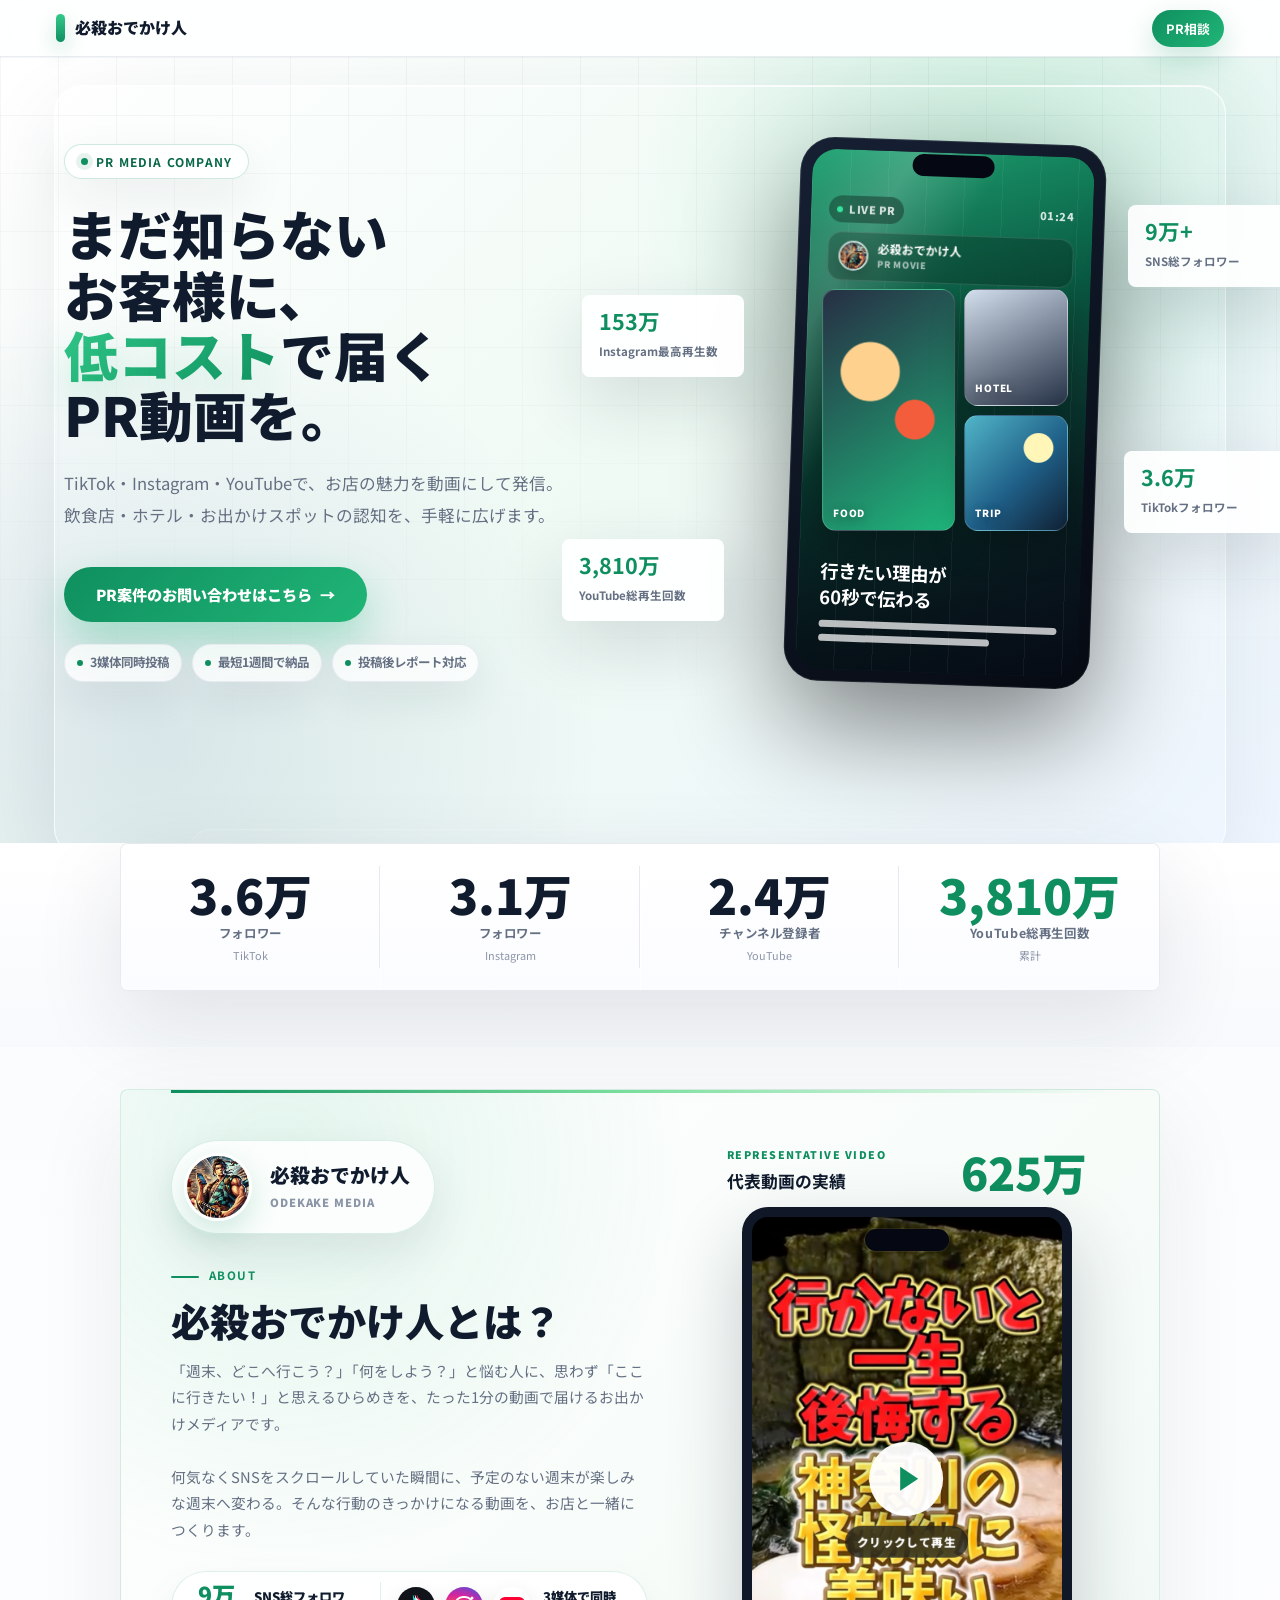
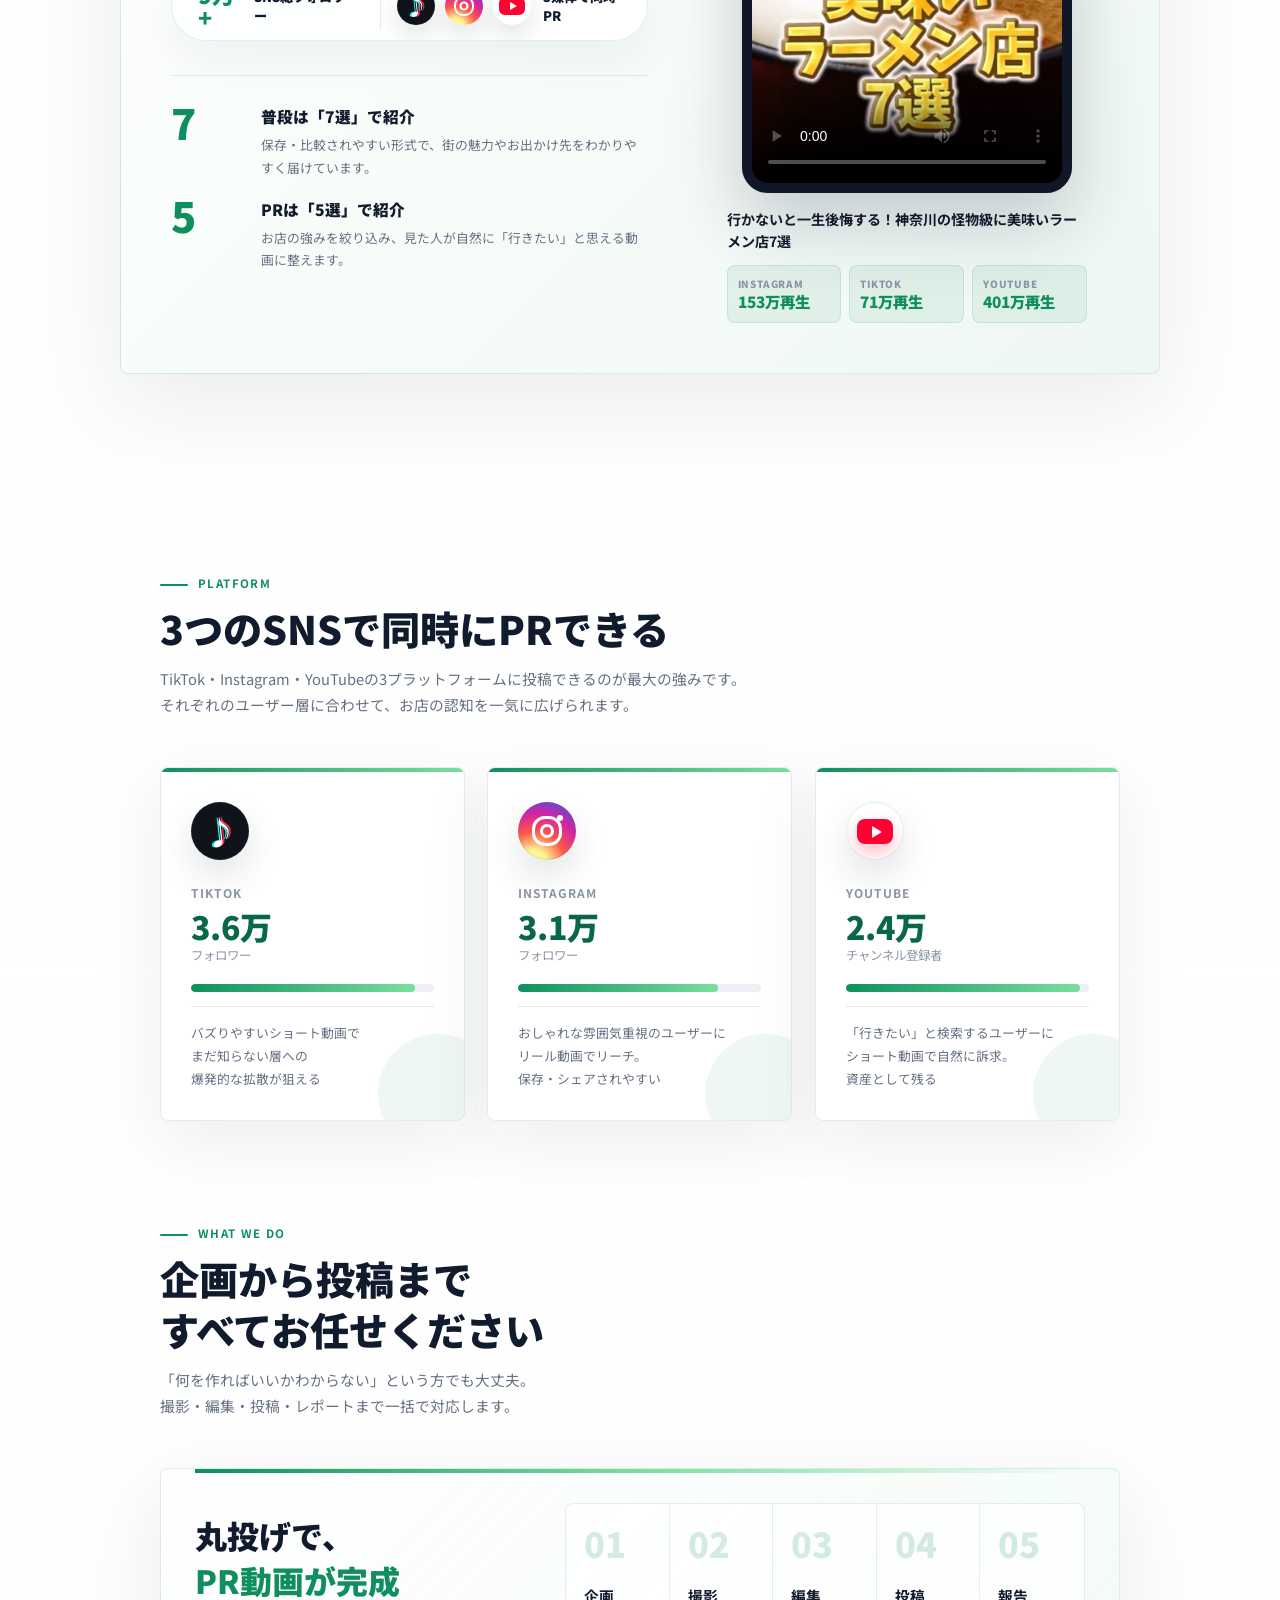
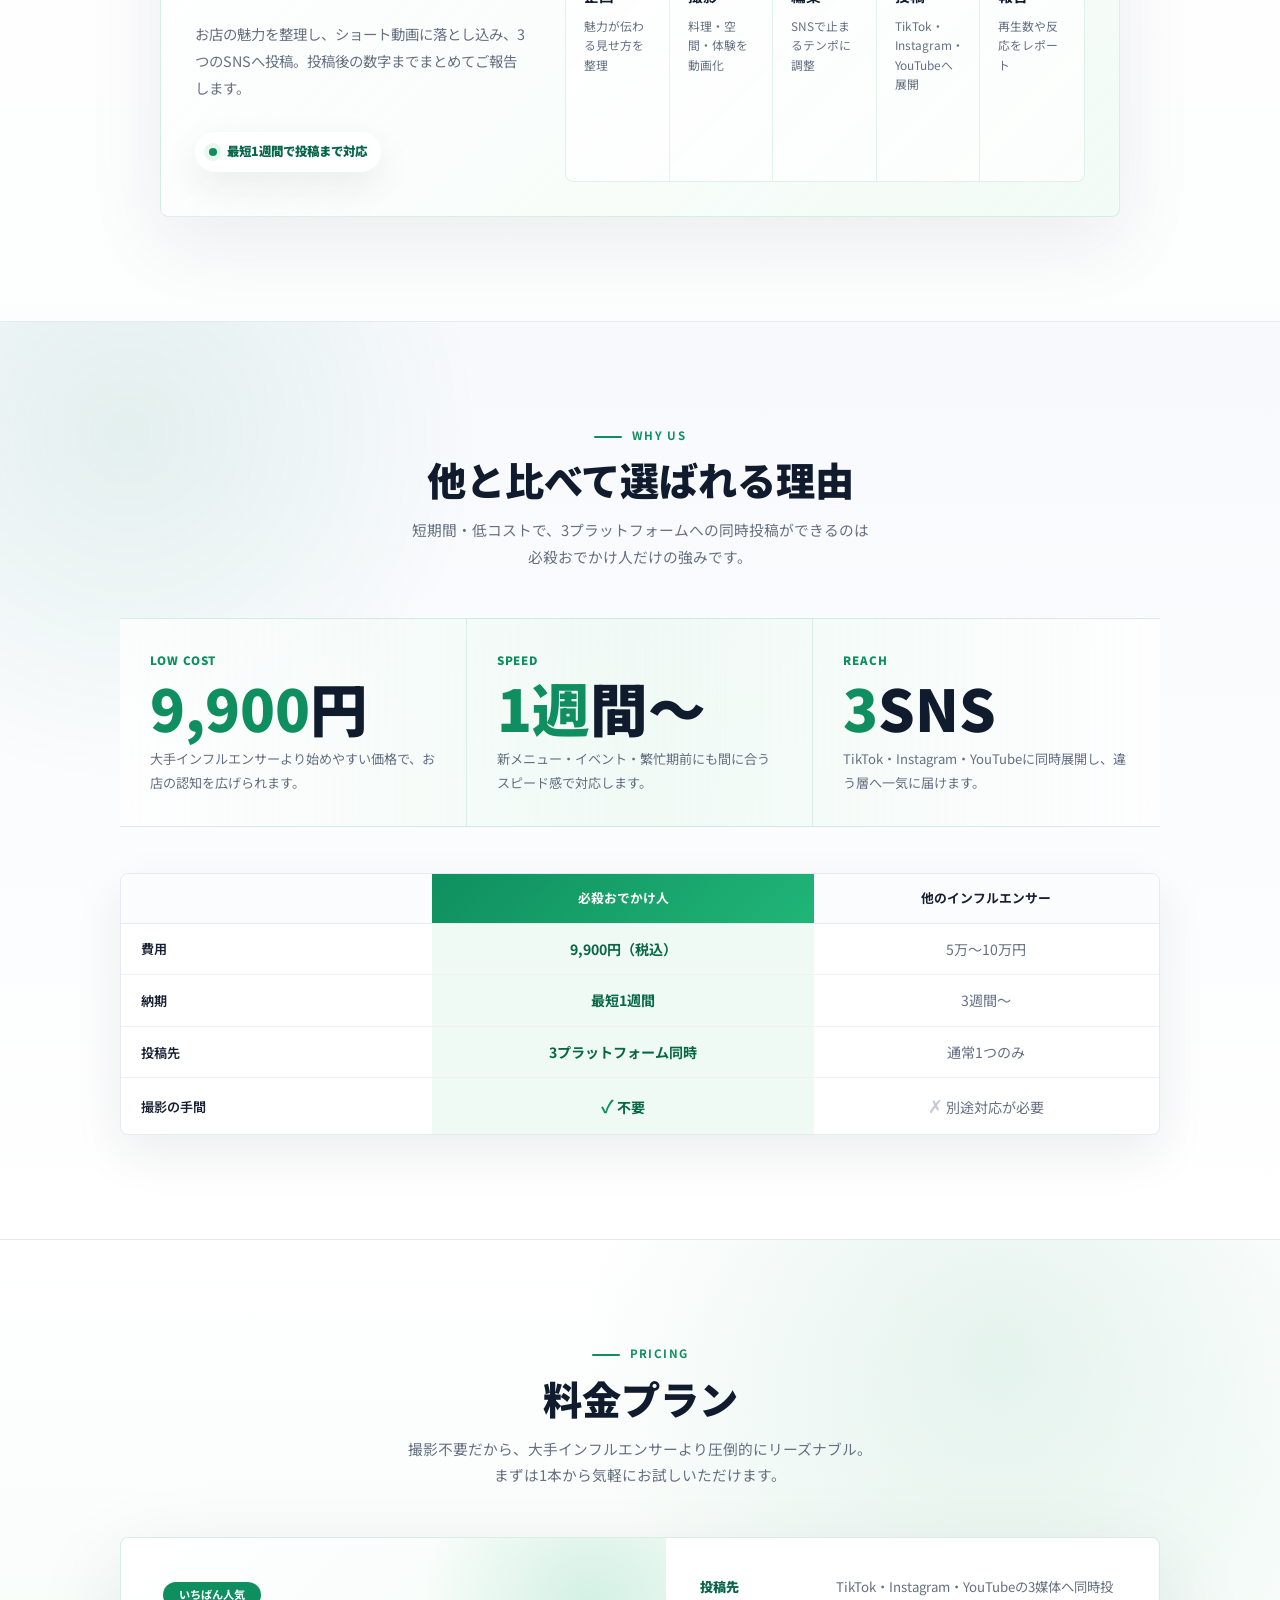
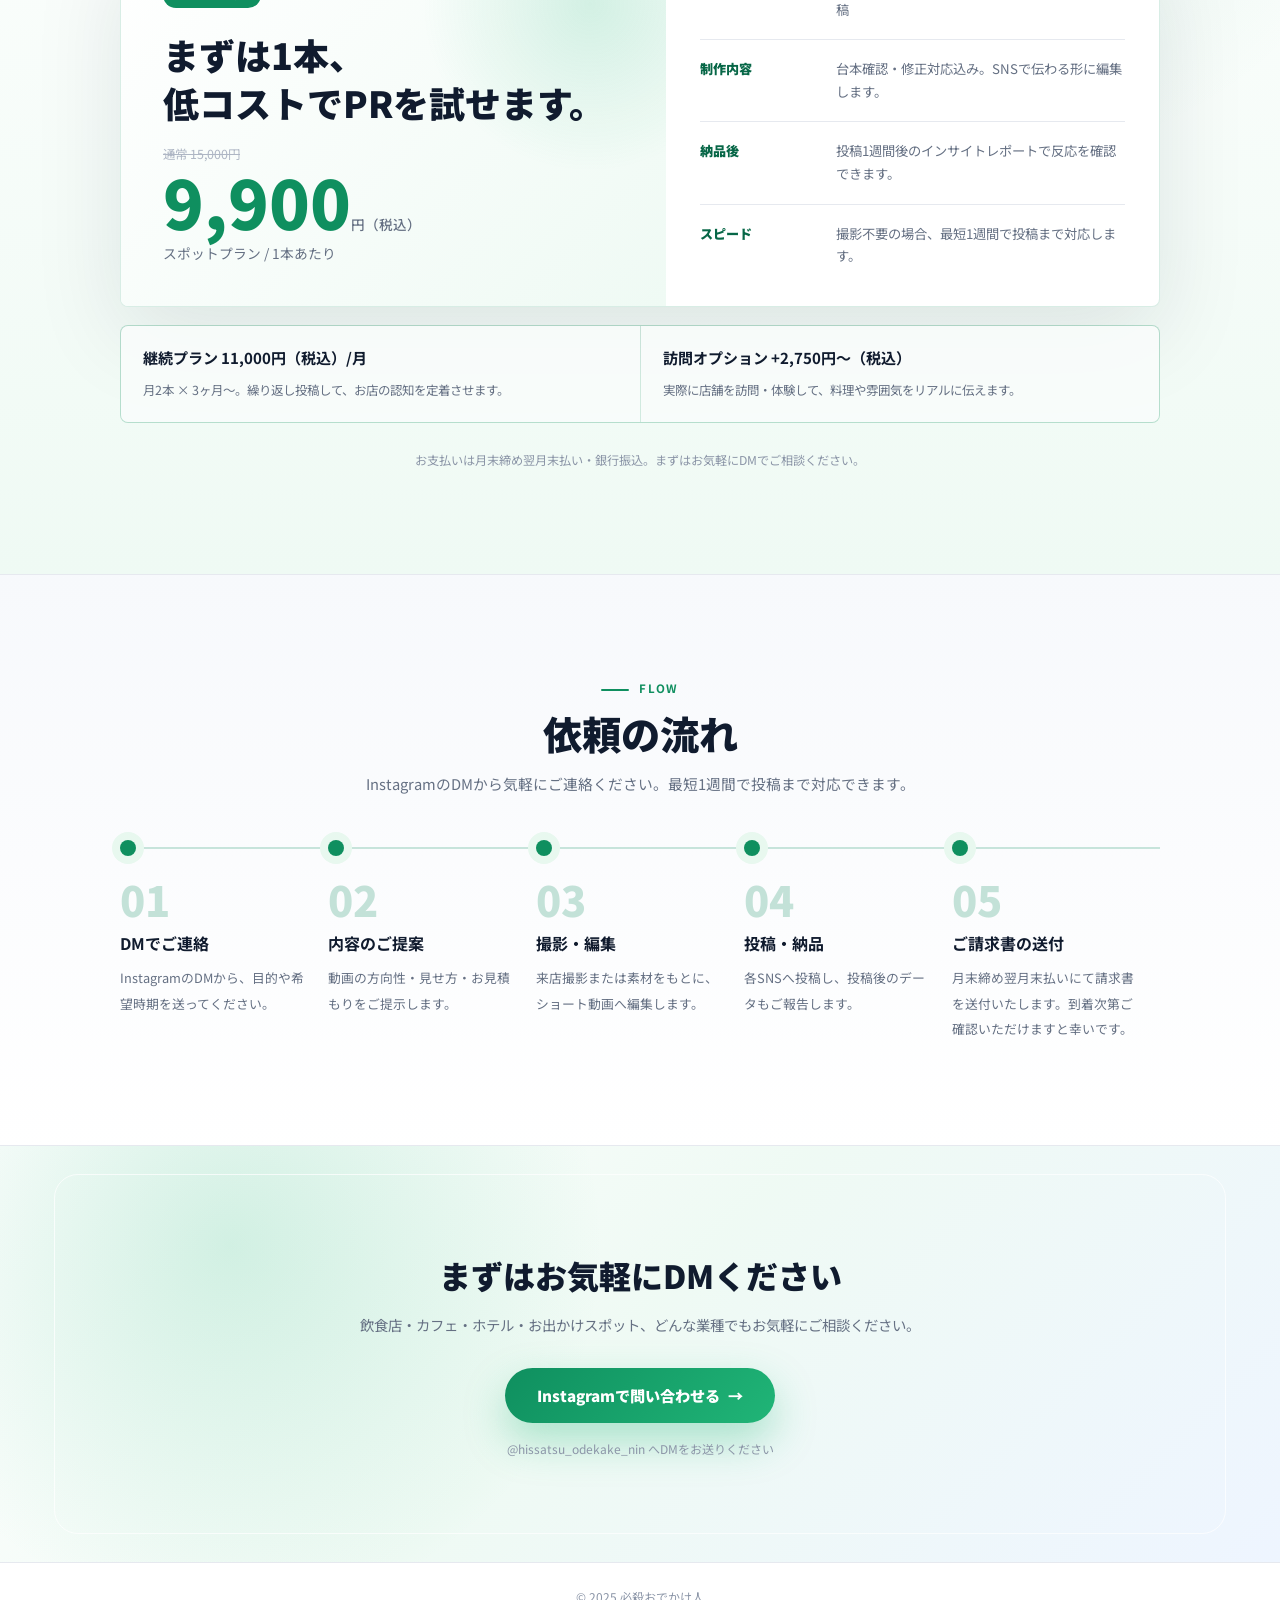
==== commit 6327010e: "Tighten mobile hero heading" ====
--- a/index.html
+++ b/index.html
@@ -2362,12 +2362,16 @@
         margin: 0;
       }
       .hero h1 {
-        font-size: clamp(1.72rem, 8.6vw, 2.45rem);
-        line-height: 1.08;
+        font-size: clamp(1.5rem, 6.9vw, 2.05rem);
+        line-height: 1.04;
         max-width: 100%;
+        letter-spacing: -0.02em;
         overflow-wrap: anywhere;
       }
-      .hero h1 .line { white-space: normal; }
+      .hero h1 .line {
+        white-space: normal;
+        word-break: keep-all;
+      }
       .hero p {
         font-size: 0.92rem;
         margin: 16px 0 24px;
@@ -2546,7 +2550,7 @@
     <div class="hero-inner">
       <div class="hero-copy">
         <div class="hero-tag">PR MEDIA COMPANY</div>
-        <h1><span class="line">まだ知らないお客様に、</span><span class="line"><em>低コスト</em>で届く</span><span class="line">PR動画を。</span></h1>
+        <h1><span class="line">まだ知らない</span><span class="line">お客様に、</span><span class="line"><em>低コスト</em>で届く</span><span class="line">PR動画を。</span></h1>
         <p>TikTok・Instagram・YouTubeで、お店の魅力を動画にして発信。<br>飲食店・ホテル・<span class="nowrap">お出かけスポット</span>の認知を、手軽に広げます。</p>
         <a href="https://www.instagram.com/hissatsu_odekake_nin?igsh=MXBqemNxcHpjb3FyeQ%3D%3D&utm_source=qr" target="_blank" rel="noopener" class="cta-btn">
           PR案件のお問い合わせはこちら
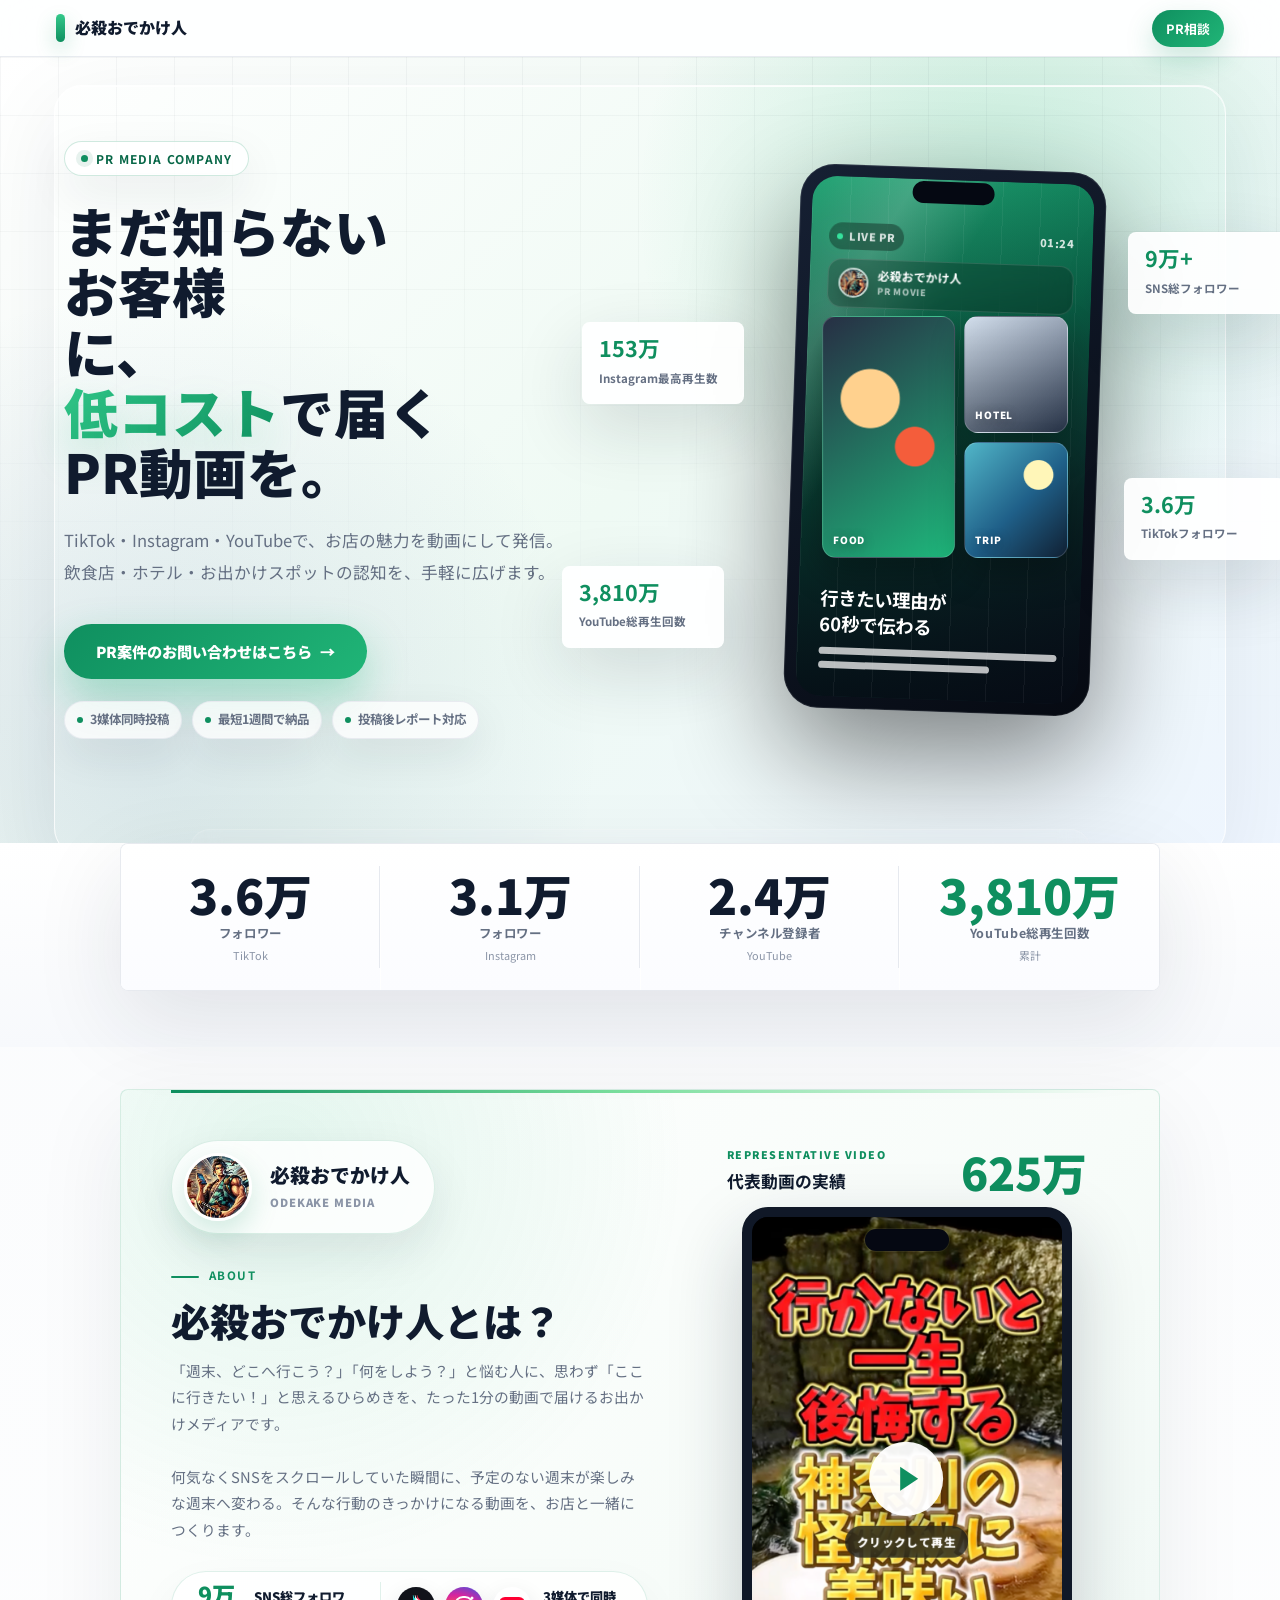
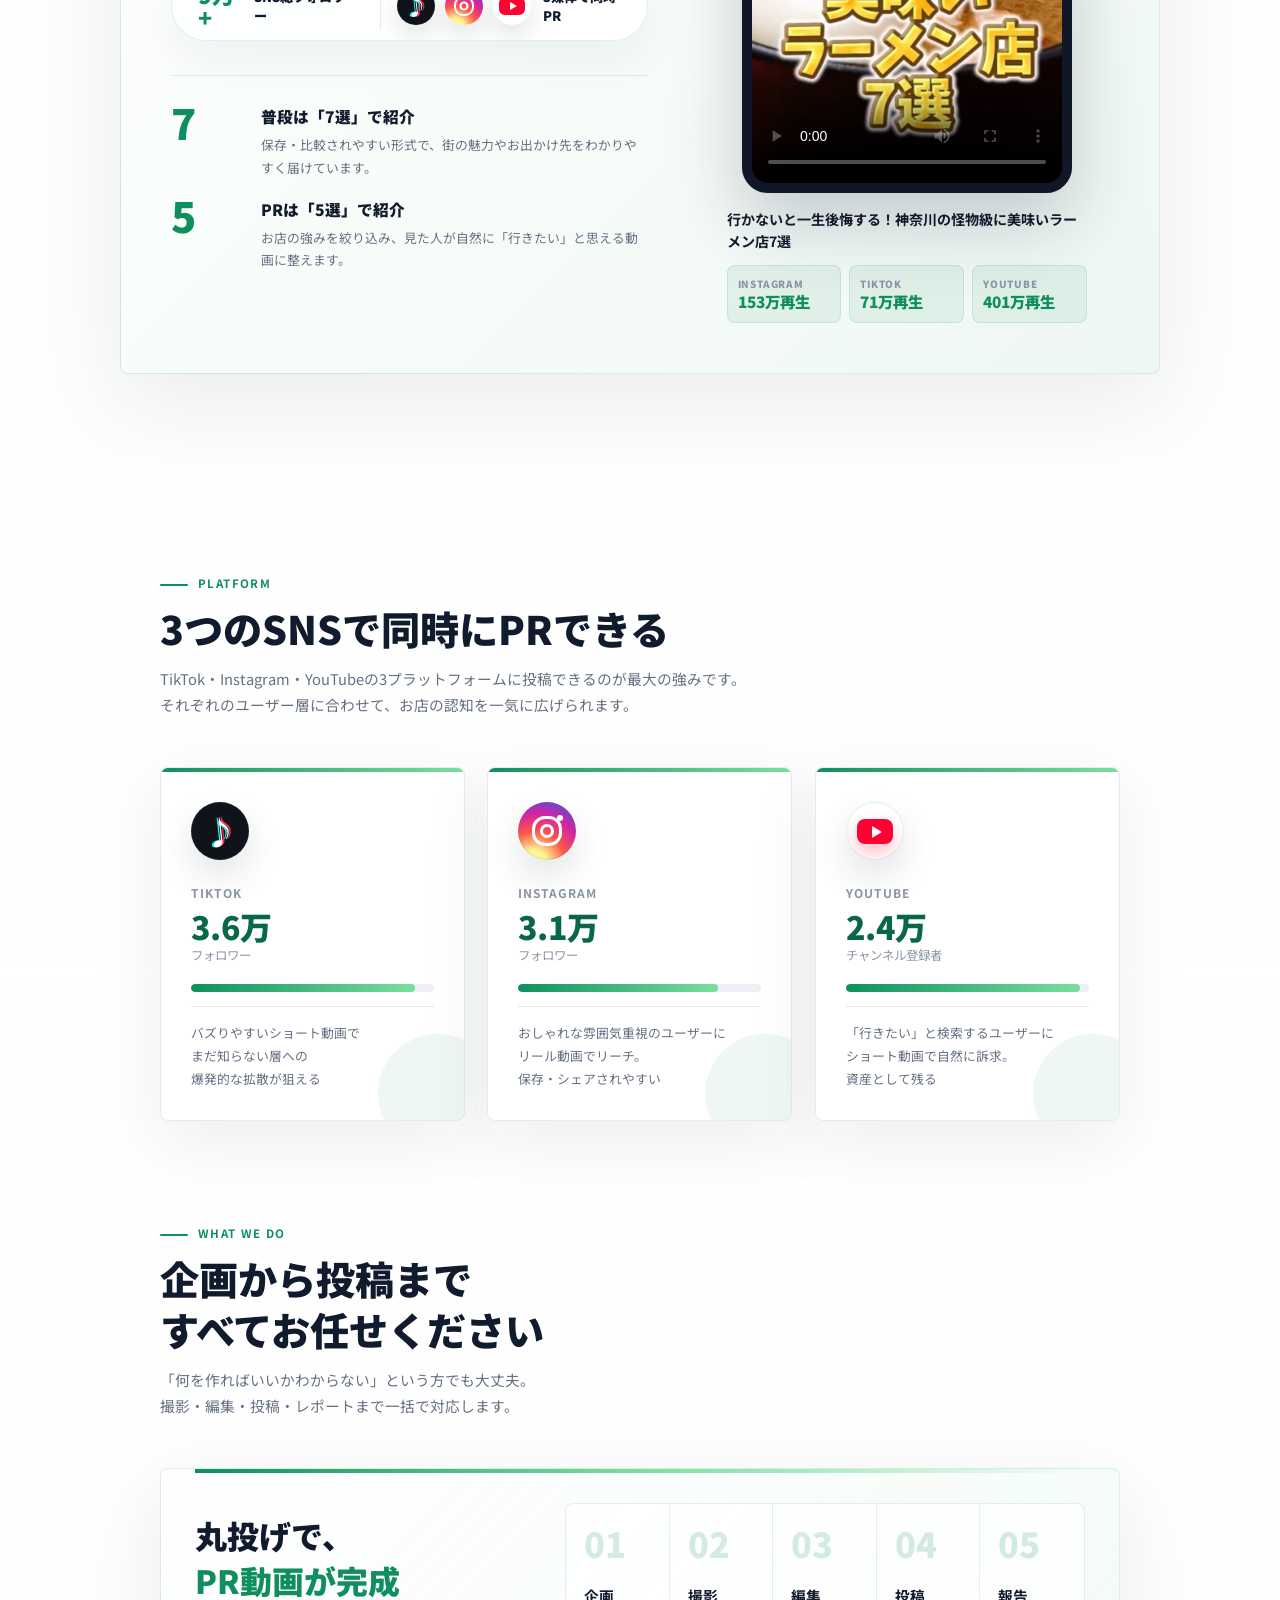
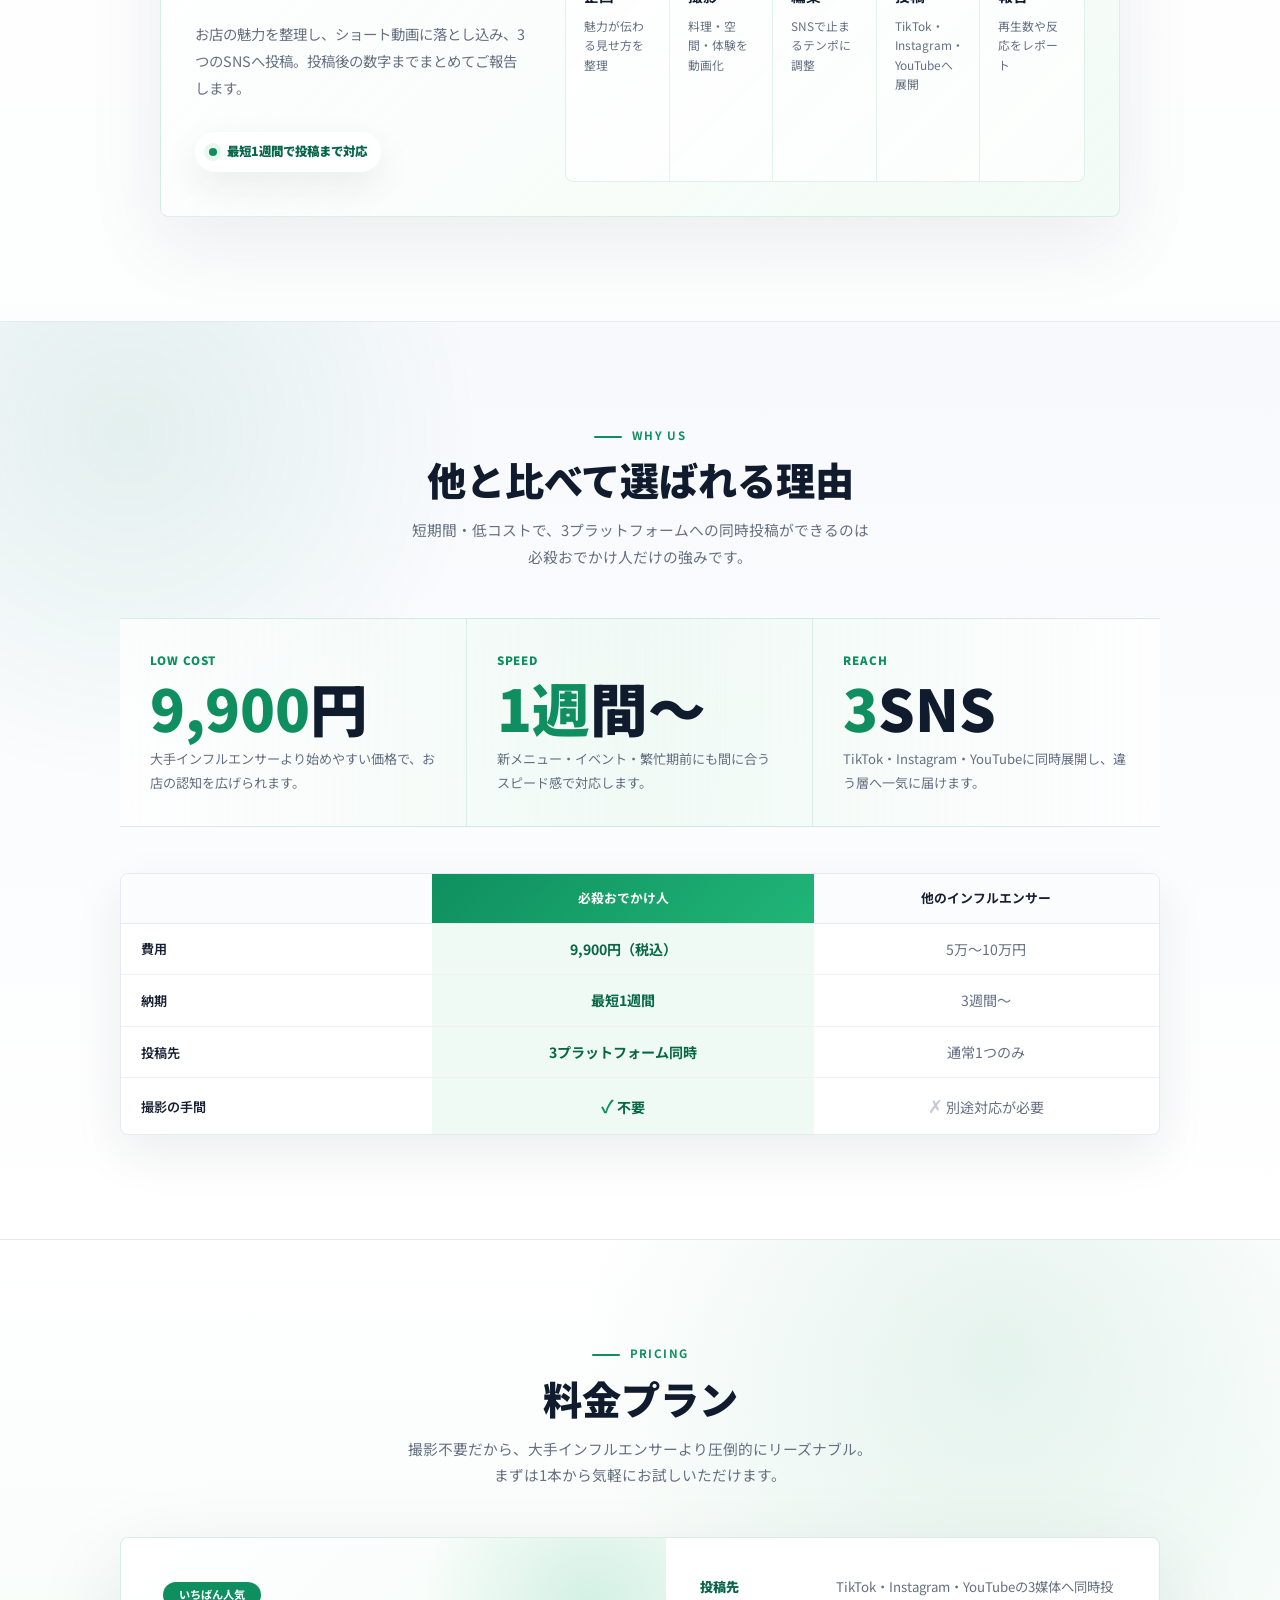
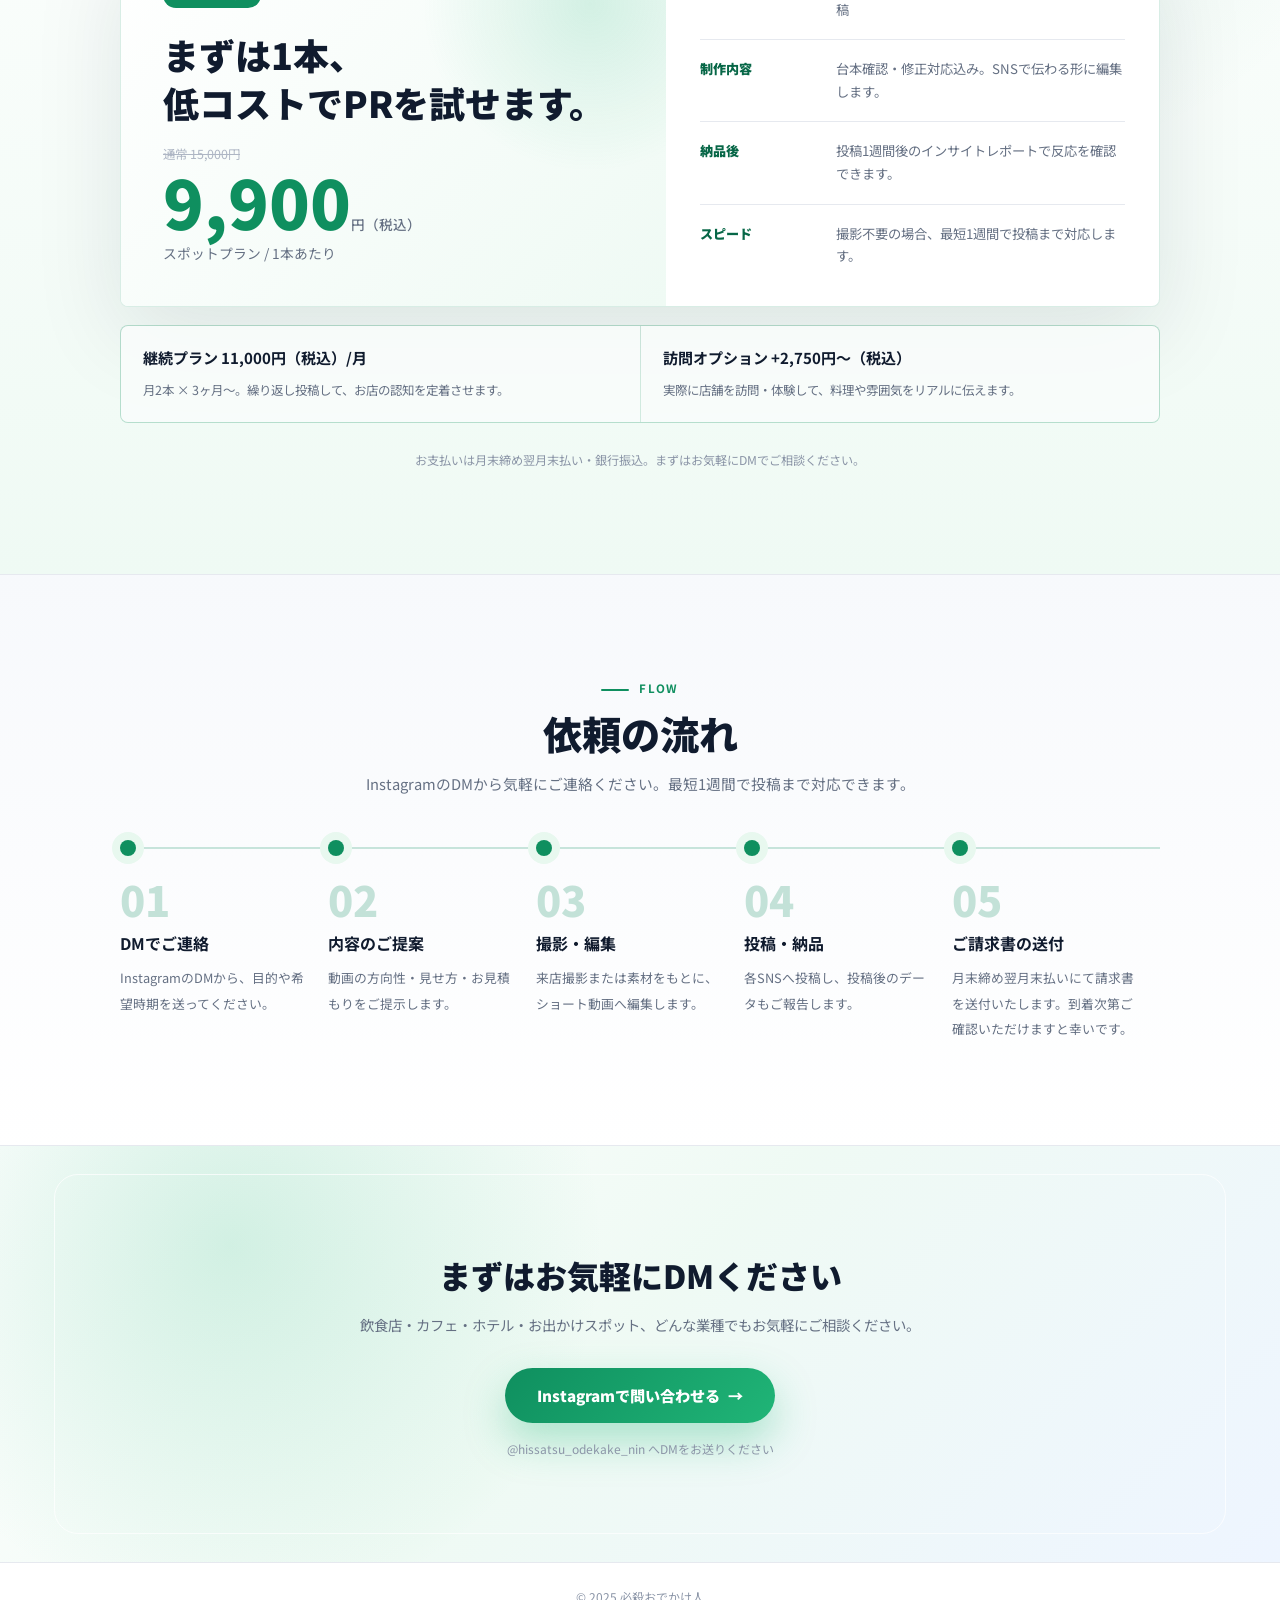
==== commit 130d62f8: "Split mobile hero punctuation" ====
--- a/index.html
+++ b/index.html
@@ -2550,7 +2550,7 @@
     <div class="hero-inner">
       <div class="hero-copy">
         <div class="hero-tag">PR MEDIA COMPANY</div>
-        <h1><span class="line">まだ知らない</span><span class="line">お客様に、</span><span class="line"><em>低コスト</em>で届く</span><span class="line">PR動画を。</span></h1>
+        <h1><span class="line">まだ知らない</span><span class="line">お客様</span><span class="line">に、</span><span class="line"><em>低コスト</em>で届く</span><span class="line">PR動画を。</span></h1>
         <p>TikTok・Instagram・YouTubeで、お店の魅力を動画にして発信。<br>飲食店・ホテル・<span class="nowrap">お出かけスポット</span>の認知を、手軽に広げます。</p>
         <a href="https://www.instagram.com/hissatsu_odekake_nin?igsh=MXBqemNxcHpjb3FyeQ%3D%3D&utm_source=qr" target="_blank" rel="noopener" class="cta-btn">
           PR案件のお問い合わせはこちら
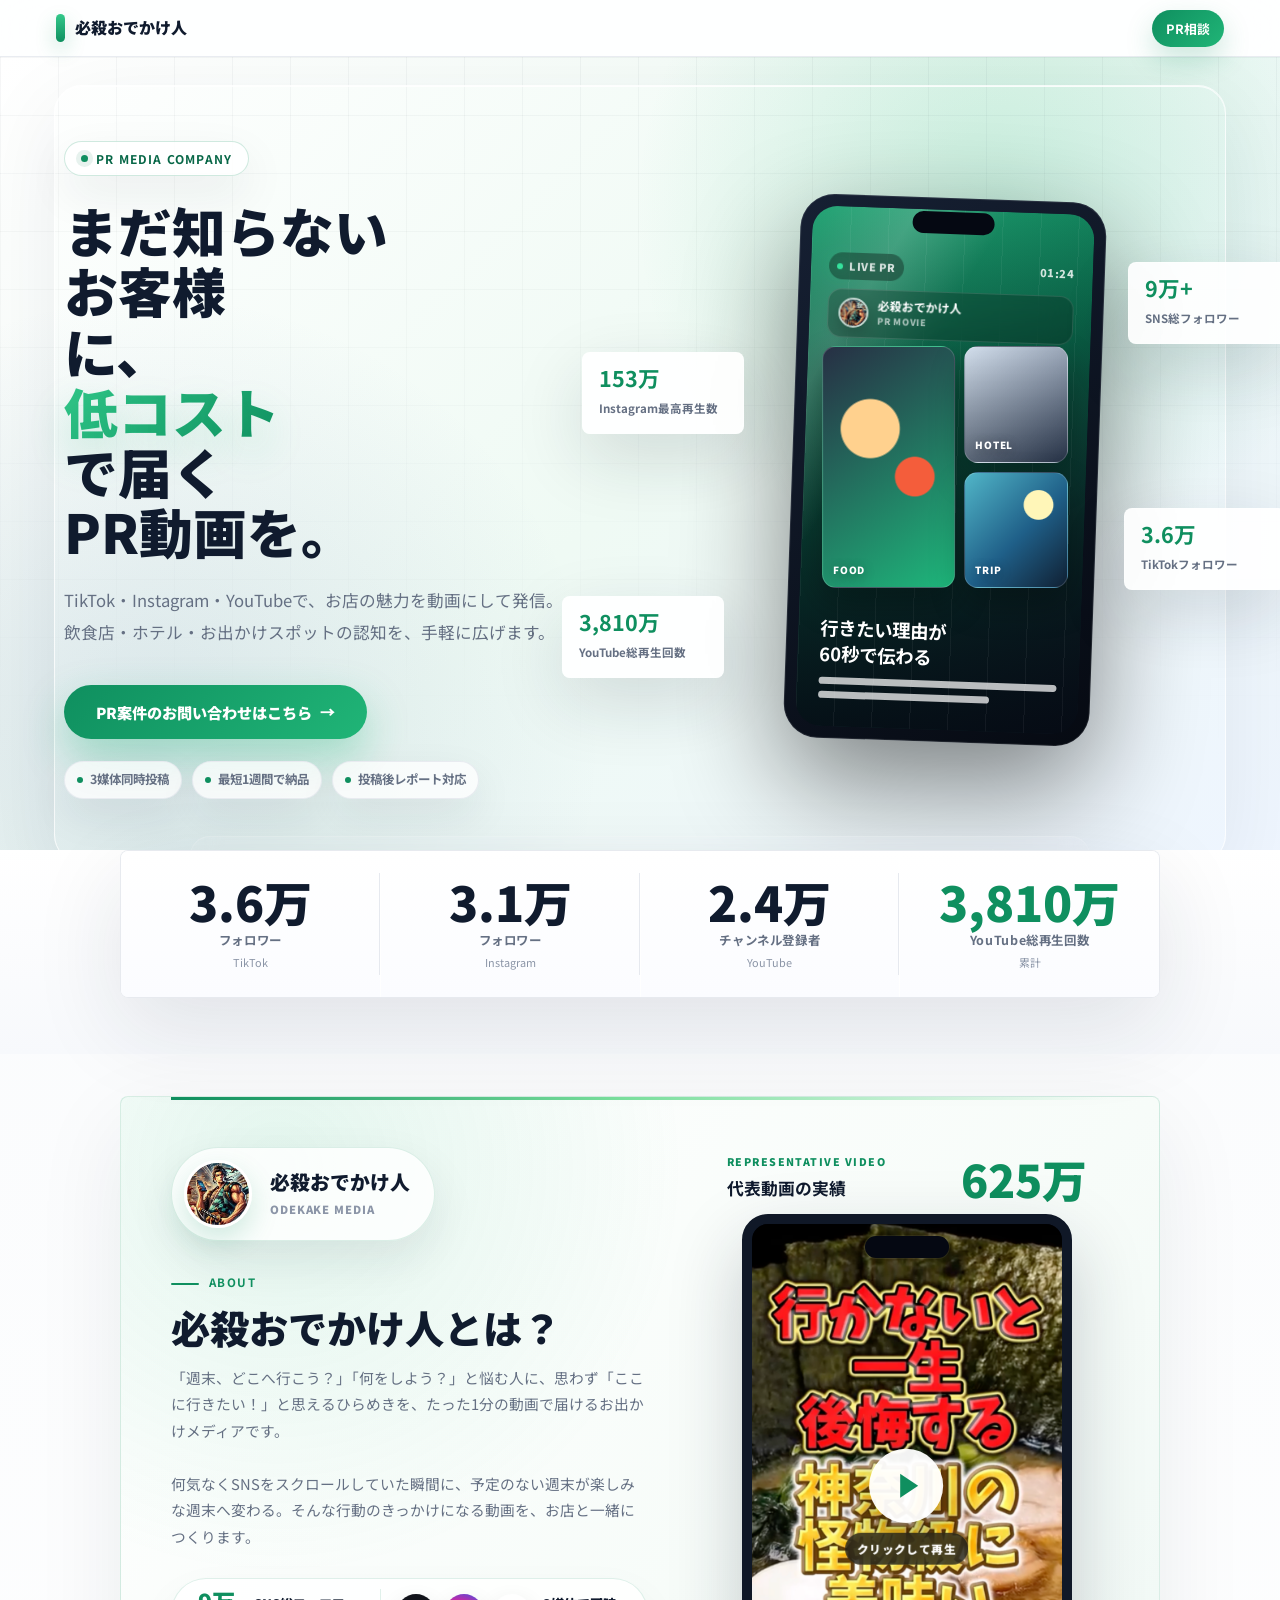
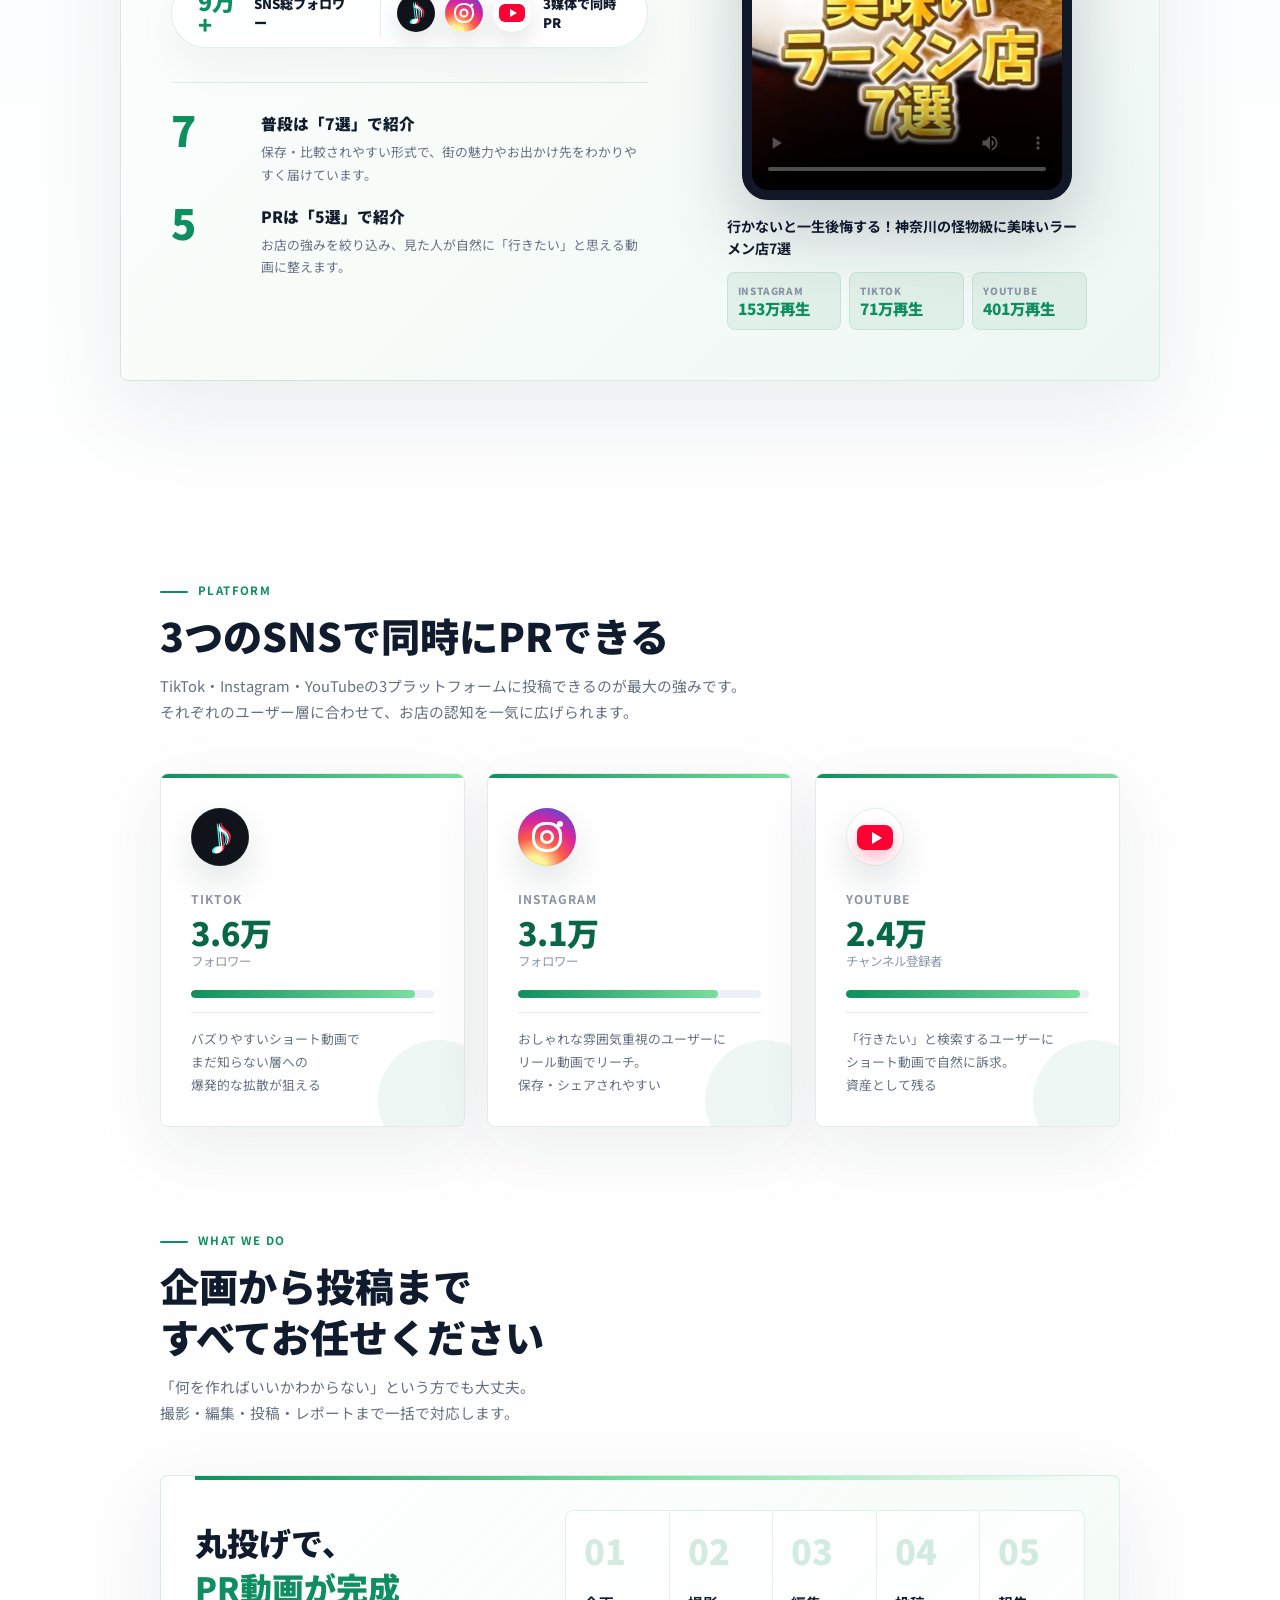
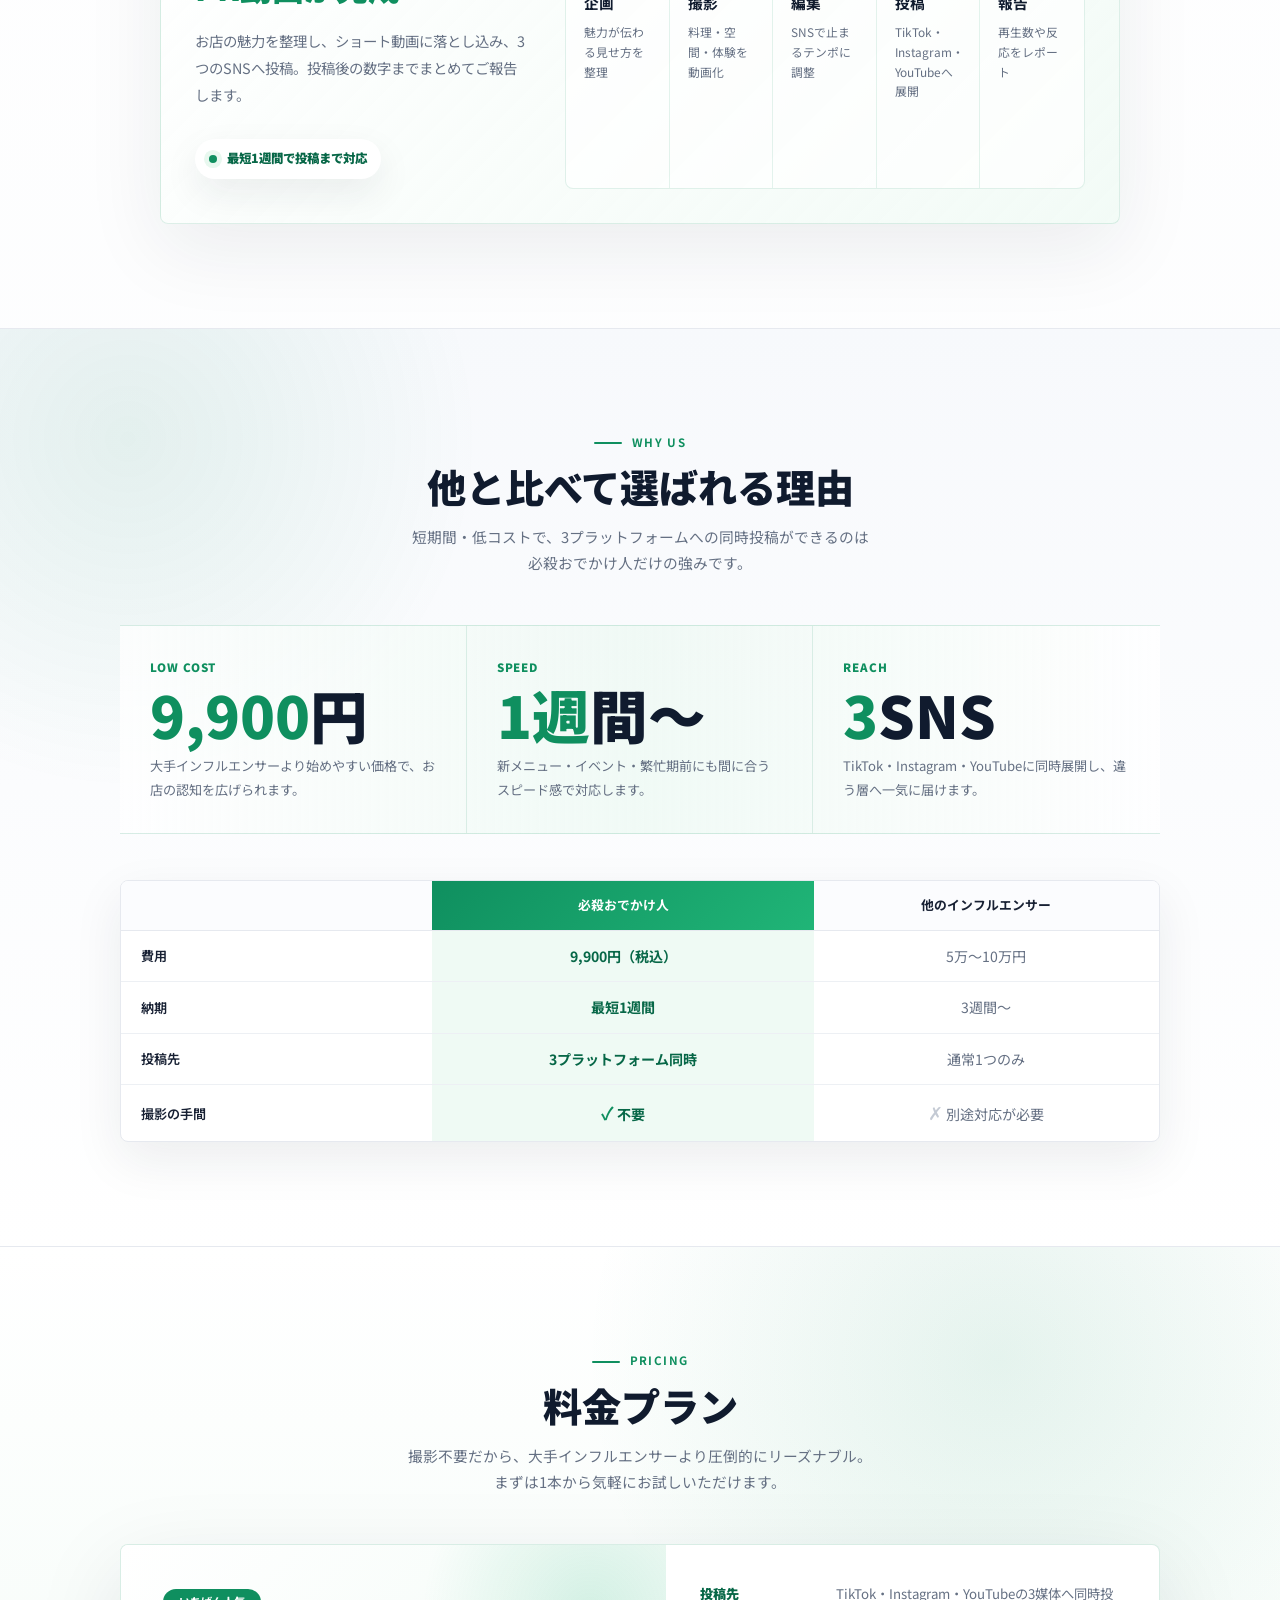
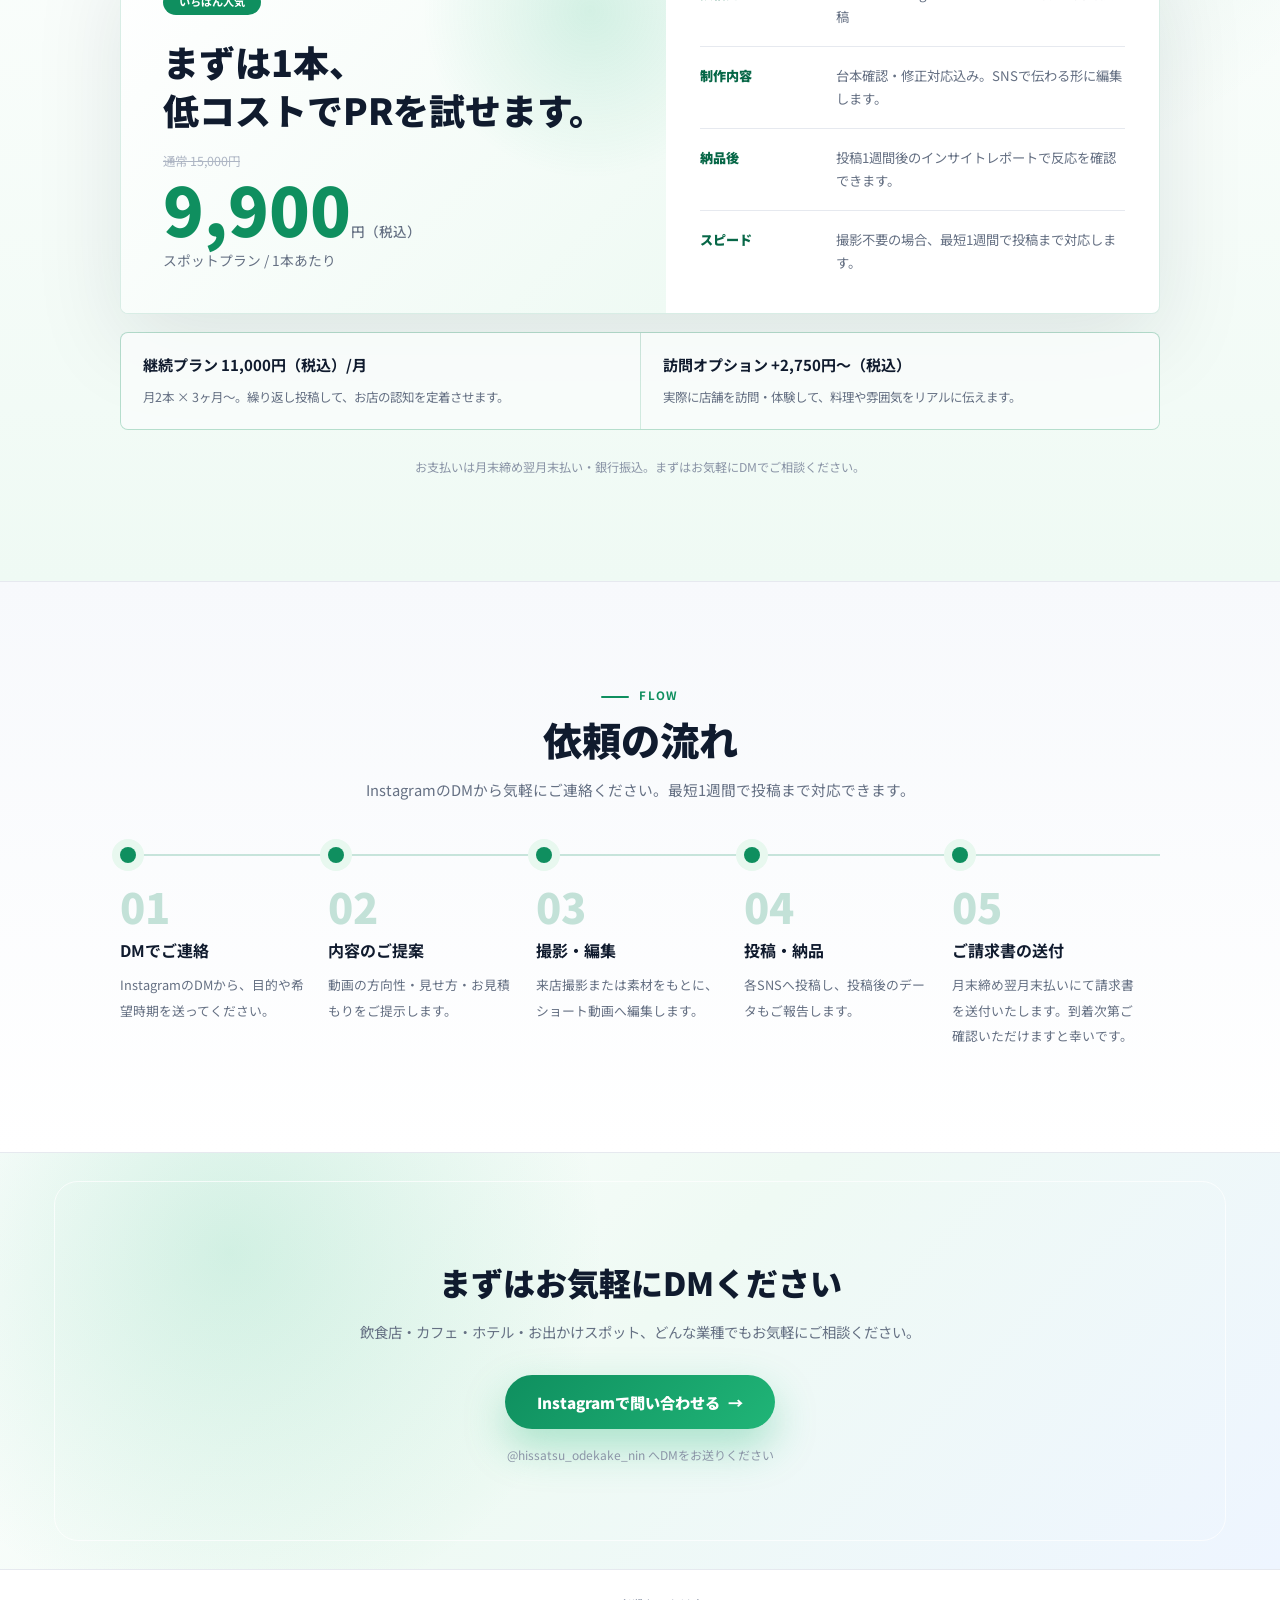
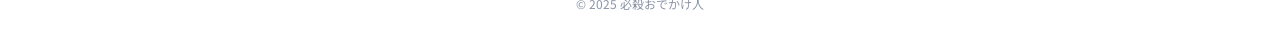
==== commit 79e42282: "Split mobile hero emphasis line" ====
--- a/index.html
+++ b/index.html
@@ -2550,7 +2550,7 @@
     <div class="hero-inner">
       <div class="hero-copy">
         <div class="hero-tag">PR MEDIA COMPANY</div>
-        <h1><span class="line">まだ知らない</span><span class="line">お客様</span><span class="line">に、</span><span class="line"><em>低コスト</em>で届く</span><span class="line">PR動画を。</span></h1>
+        <h1><span class="line">まだ知らない</span><span class="line">お客様</span><span class="line">に、</span><span class="line"><em>低コスト</em></span><span class="line">で届く</span><span class="line">PR動画を。</span></h1>
         <p>TikTok・Instagram・YouTubeで、お店の魅力を動画にして発信。<br>飲食店・ホテル・<span class="nowrap">お出かけスポット</span>の認知を、手軽に広げます。</p>
         <a href="https://www.instagram.com/hissatsu_odekake_nin?igsh=MXBqemNxcHpjb3FyeQ%3D%3D&utm_source=qr" target="_blank" rel="noopener" class="cta-btn">
           PR案件のお問い合わせはこちら
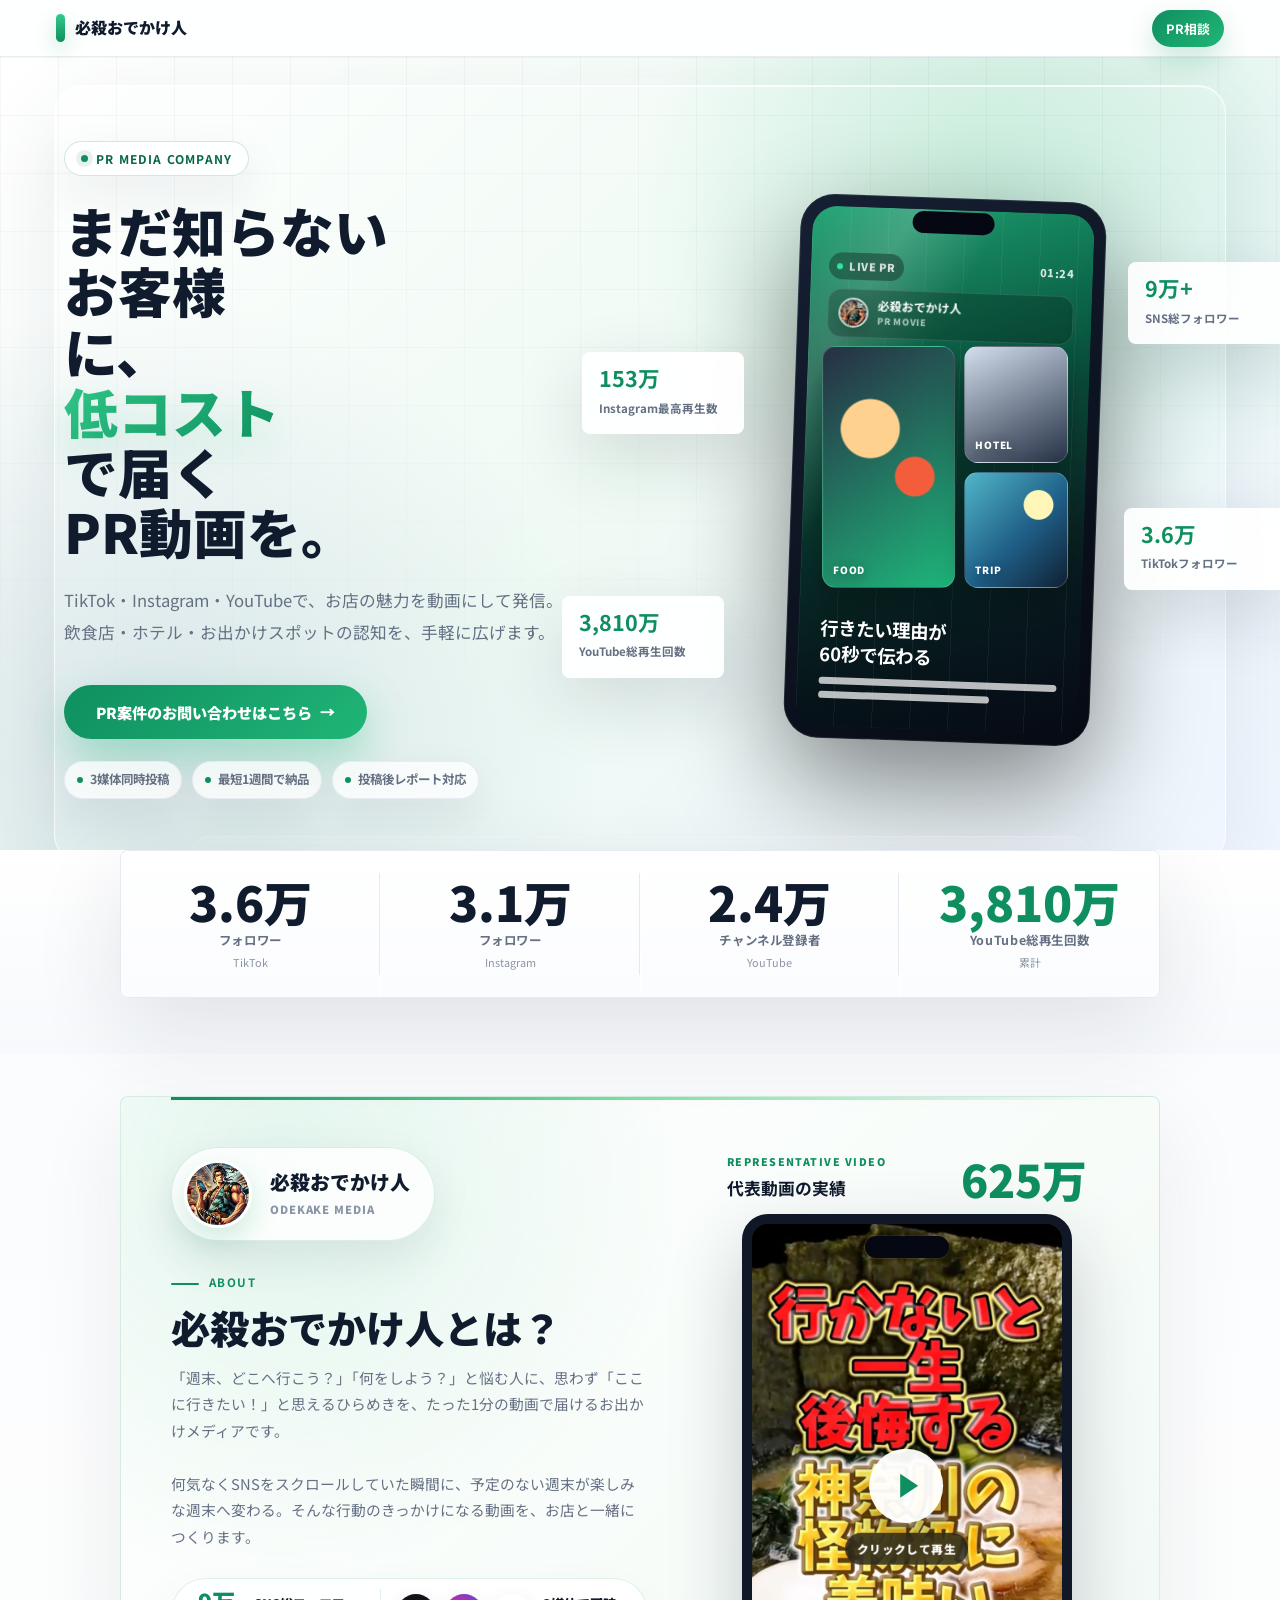
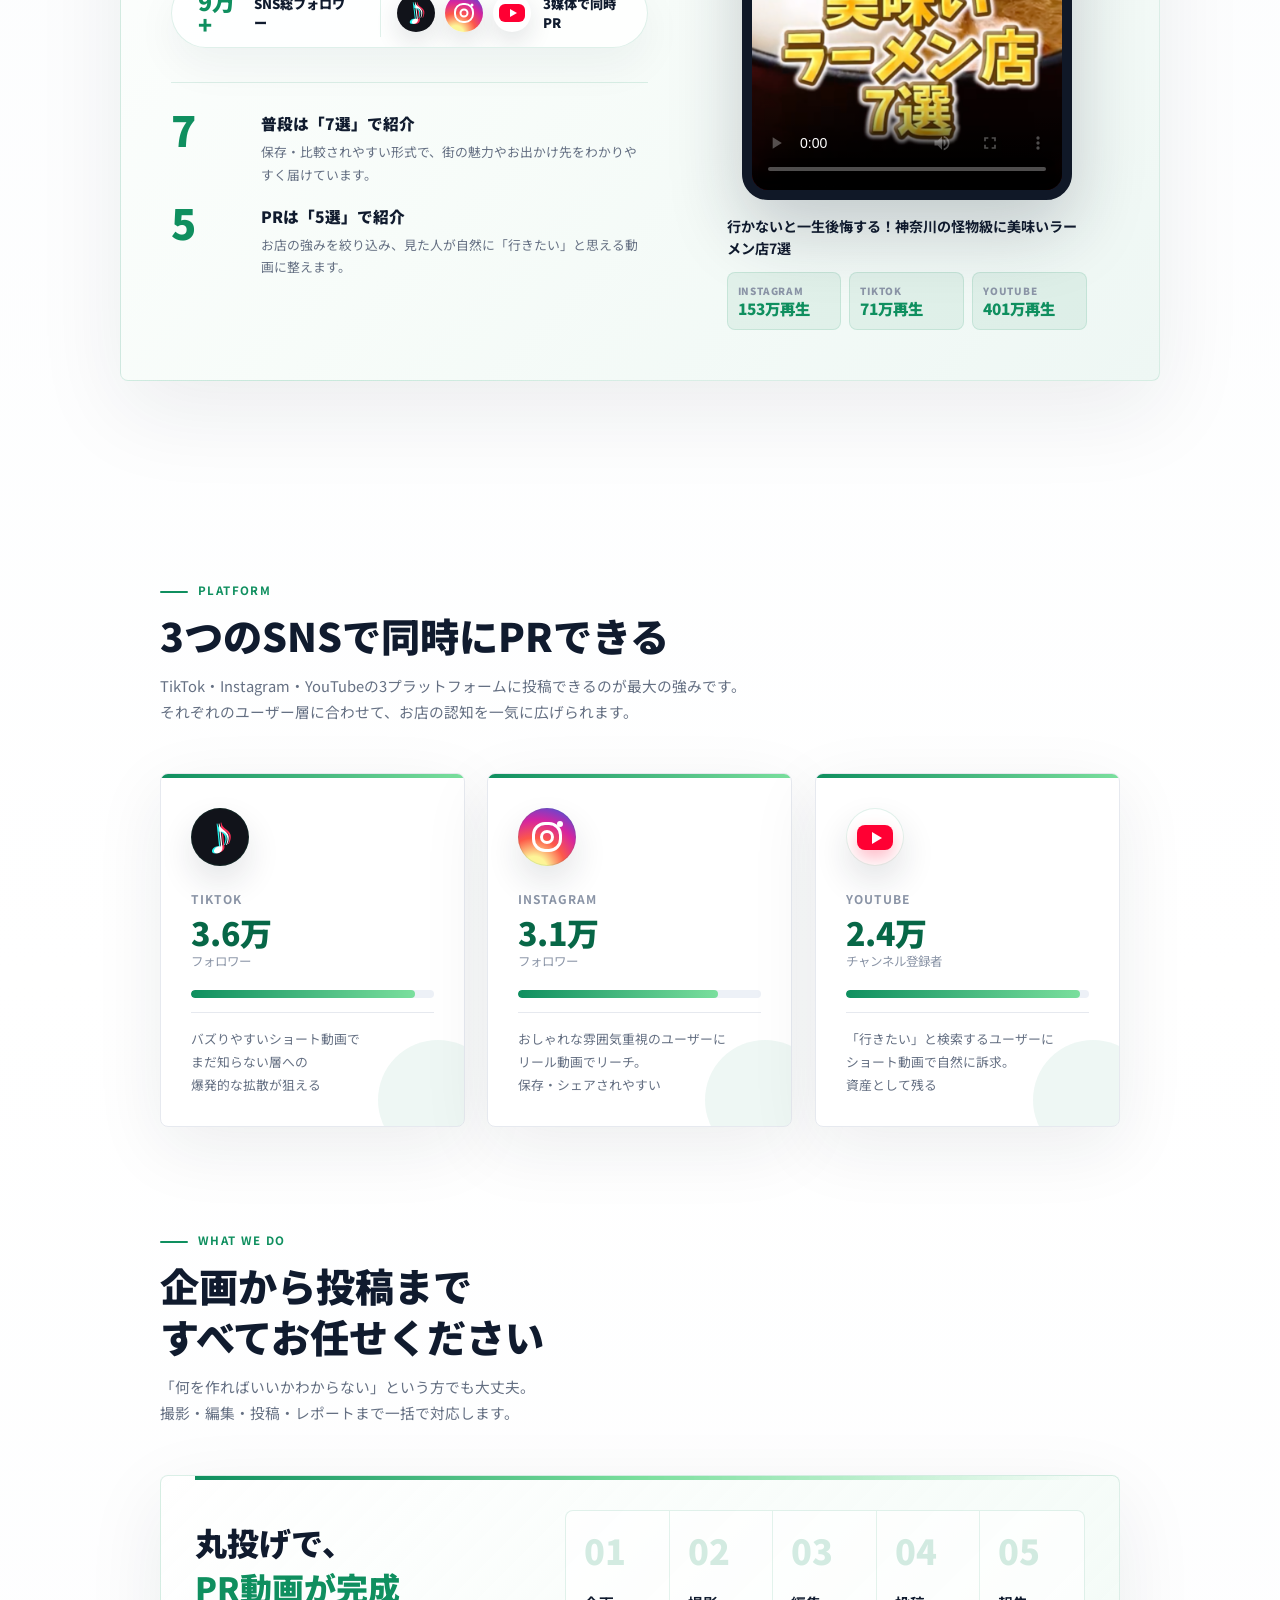
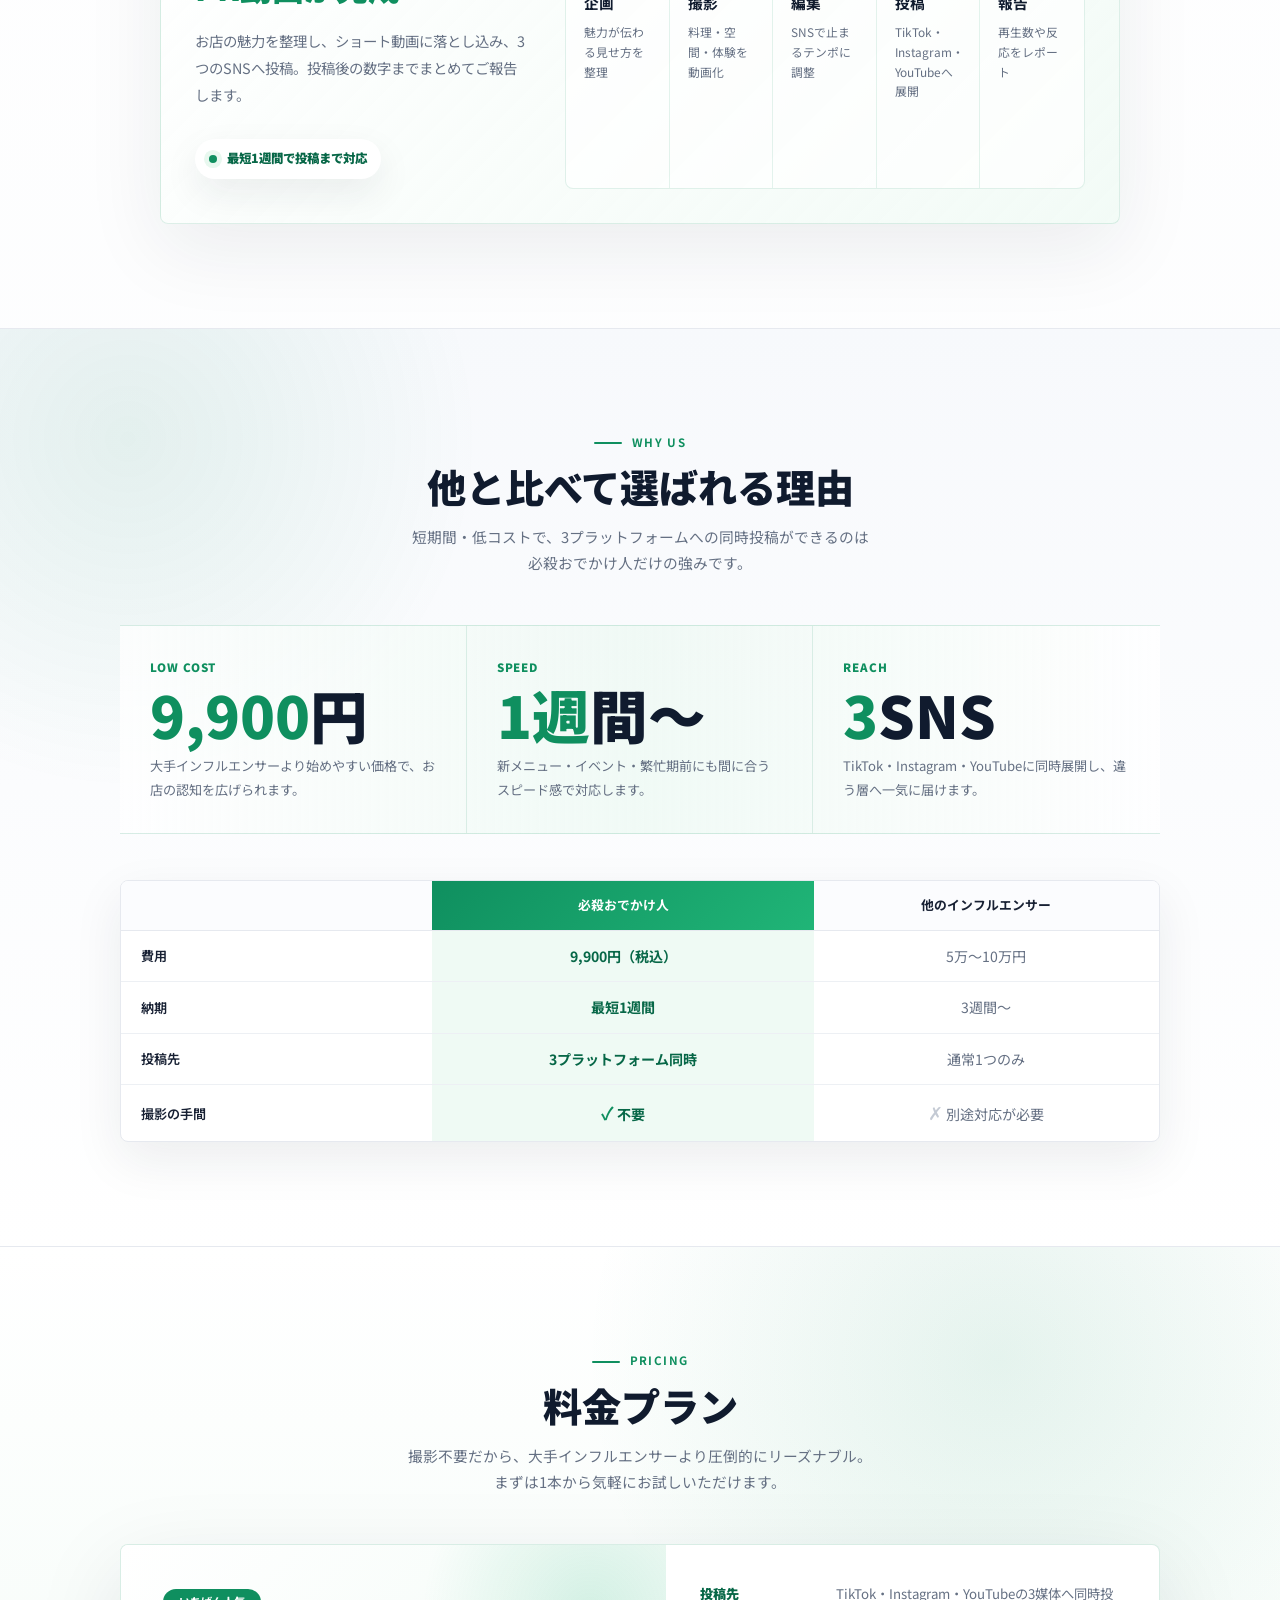
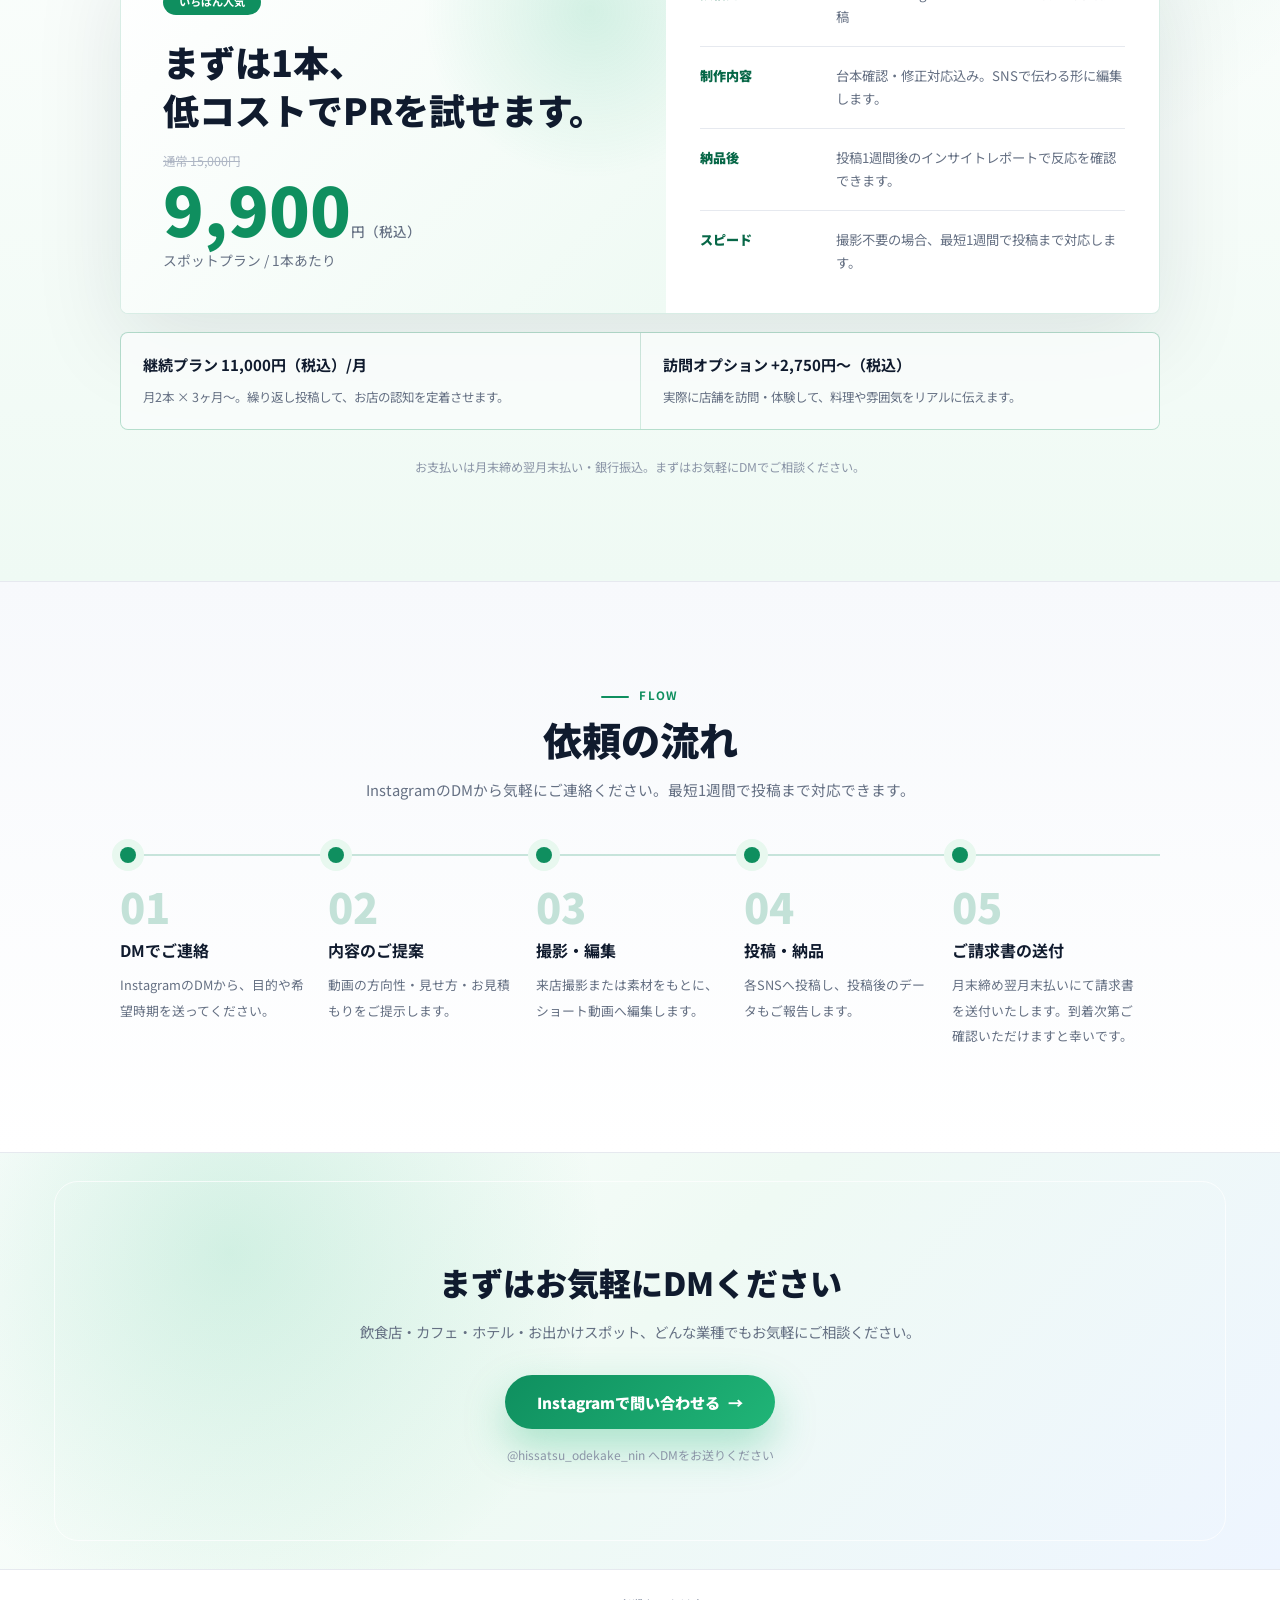
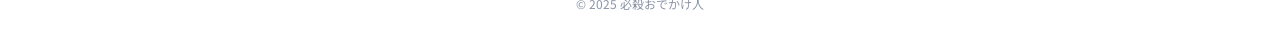
==== commit dba94b72: "Improve mobile hero sizing" ====
--- a/index.html
+++ b/index.html
@@ -2362,8 +2362,8 @@
         margin: 0;
       }
       .hero h1 {
-        font-size: clamp(1.5rem, 6.9vw, 2.05rem);
-        line-height: 1.04;
+        font-size: clamp(1.6rem, 7.4vw, 2.15rem);
+        line-height: 1.02;
         max-width: 100%;
         letter-spacing: -0.02em;
         overflow-wrap: anywhere;
@@ -2373,9 +2373,10 @@
         word-break: keep-all;
       }
       .hero p {
-        font-size: 0.92rem;
+        font-size: 0.96rem;
         margin: 16px 0 24px;
         max-width: 100%;
+        line-height: 1.85;
       }
       .hero-proof { justify-content: flex-start; flex-wrap: wrap; gap: 8px; }
       .hero-proof span {
@@ -2384,21 +2385,21 @@
         padding: 10px 12px;
       }
       .hero-visual {
-        min-height: 360px;
+        min-height: 380px;
         max-width: 100%;
         margin: 0 auto;
       }
-      .phone-mockup { width: min(240px, 78vw); }
+      .phone-mockup { width: min(228px, 76vw); }
       .phone-account { top: 72px; left: 14px; right: 14px; padding: 7px 9px; }
       .phone-account img { width: 26px; height: 26px; }
       .phone-account strong { font-size: 0.66rem; }
       .phone-account span { font-size: 0.5rem; }
       .story-stage { inset: 122px 14px 130px; gap: 7px; }
       .floating-card { transform: scale(0.8); transform-origin: center; }
-      .chip-top { right: -6px; top: 20px; }
-      .chip-bottom { left: -4px; bottom: 22px; }
-      .chip-instagram { left: -8px; top: 104px; }
-      .chip-tiktok { right: -8px; bottom: 102px; }
+      .chip-top { right: 8px; top: 20px; }
+      .chip-bottom { left: 8px; bottom: 22px; }
+      .chip-instagram { left: 8px; top: 104px; }
+      .chip-tiktok { right: 8px; bottom: 102px; }
       .account-label { font-size: 0.54rem; }
       .ticker { bottom: 10px; }
       .cta-btn { width: 100%; max-width: 340px; justify-content: center; padding: 14px 20px; }
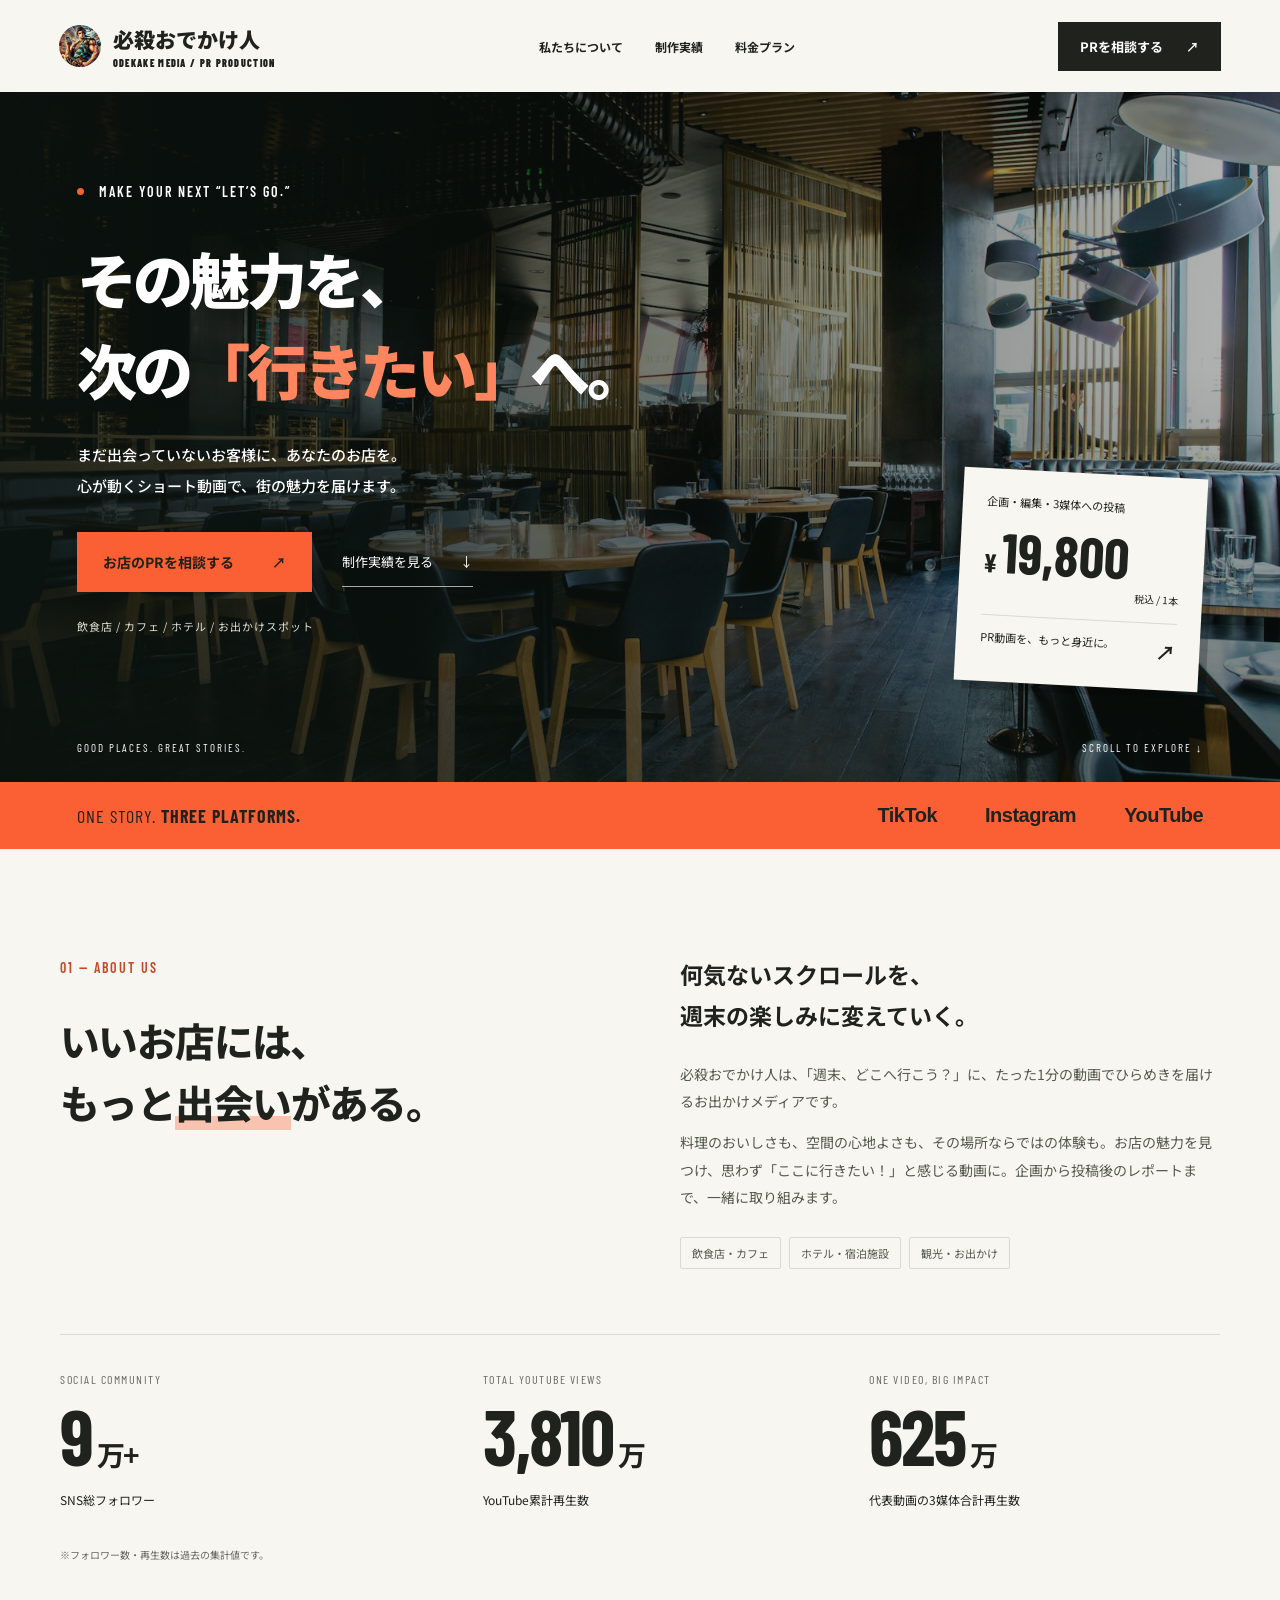
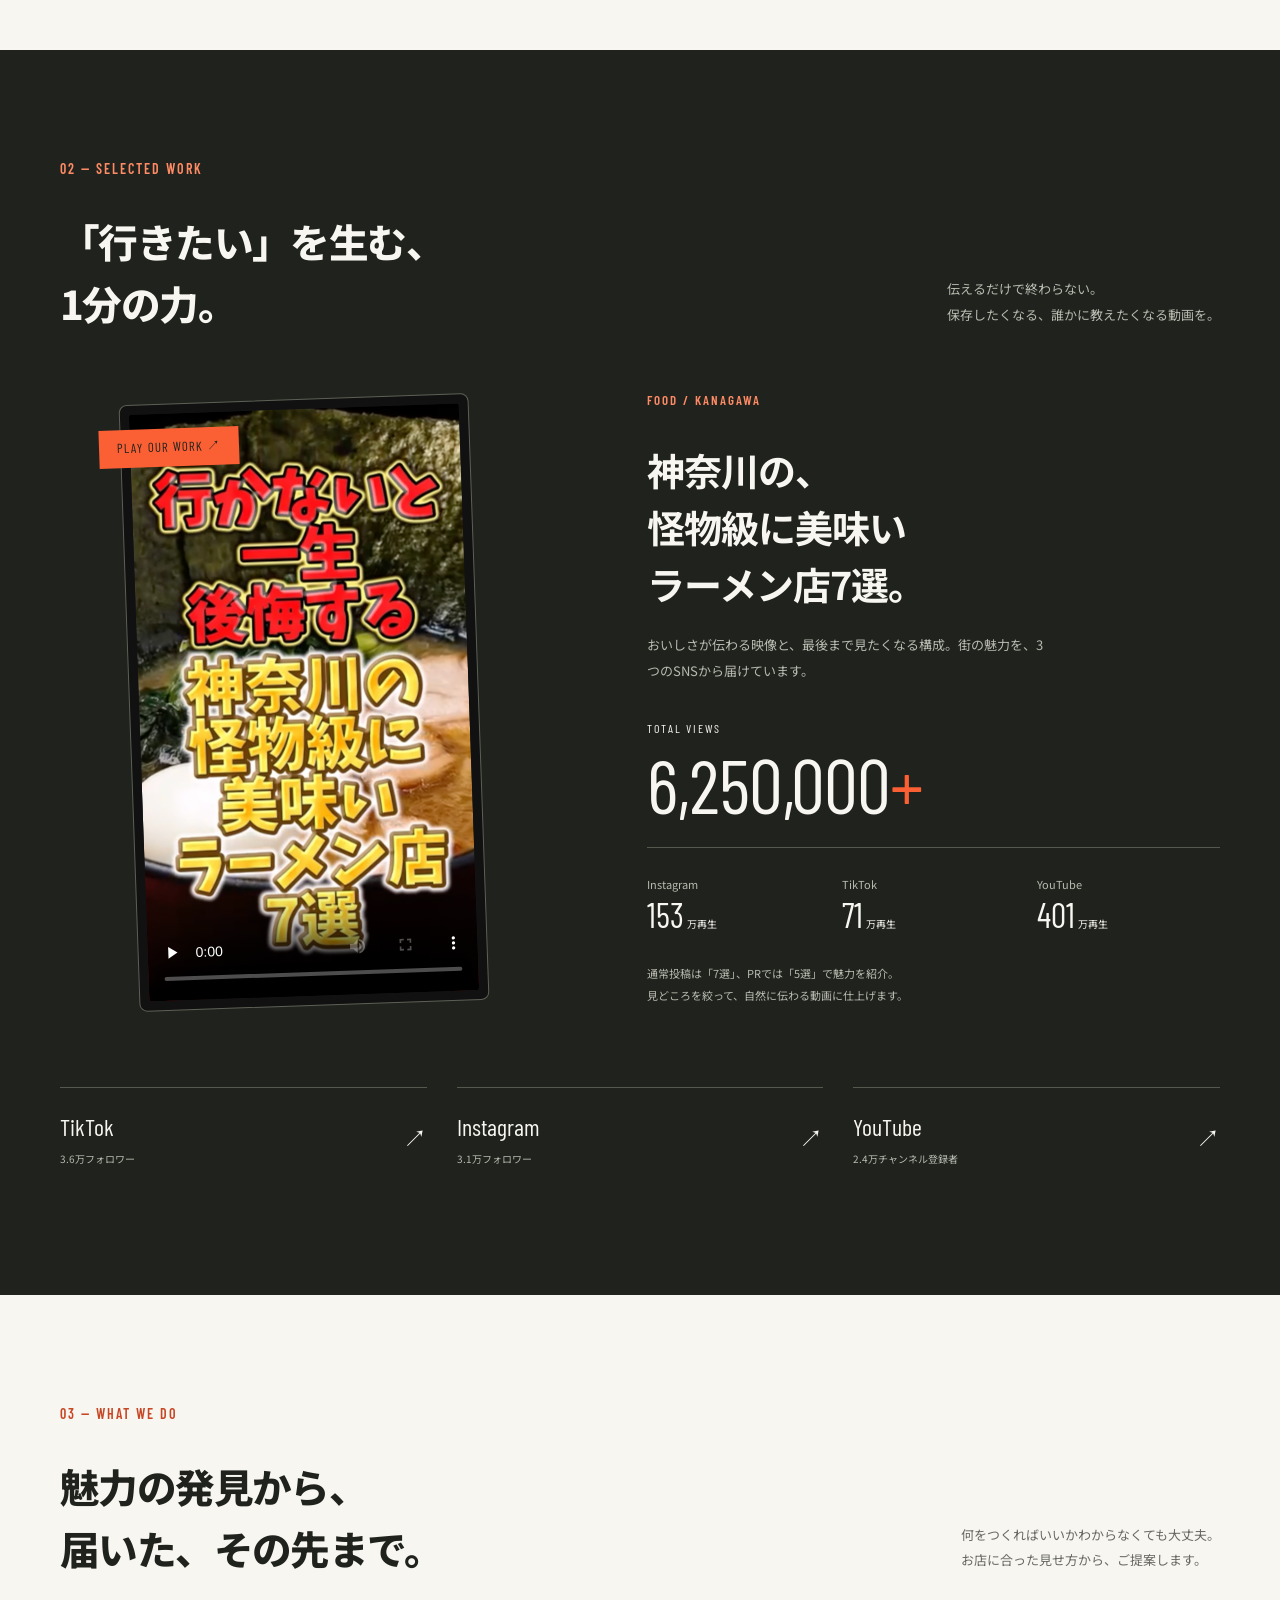
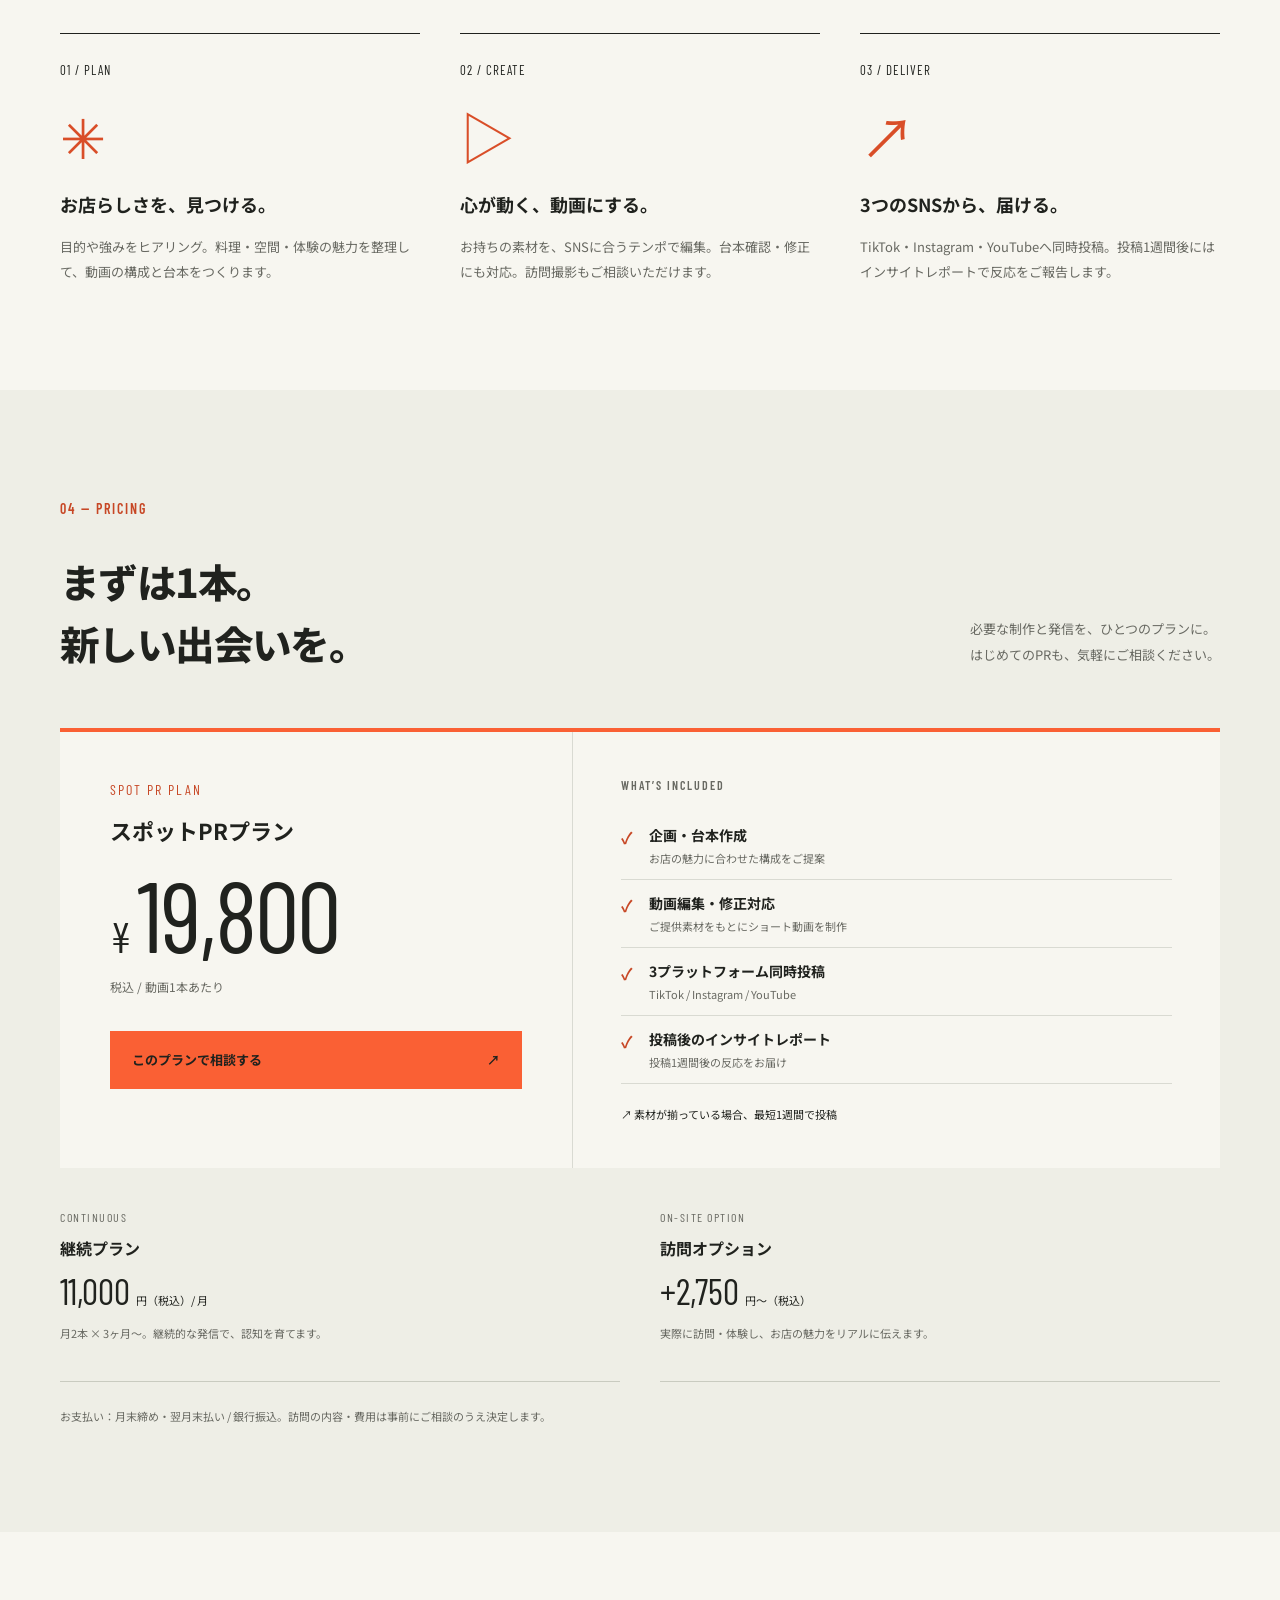
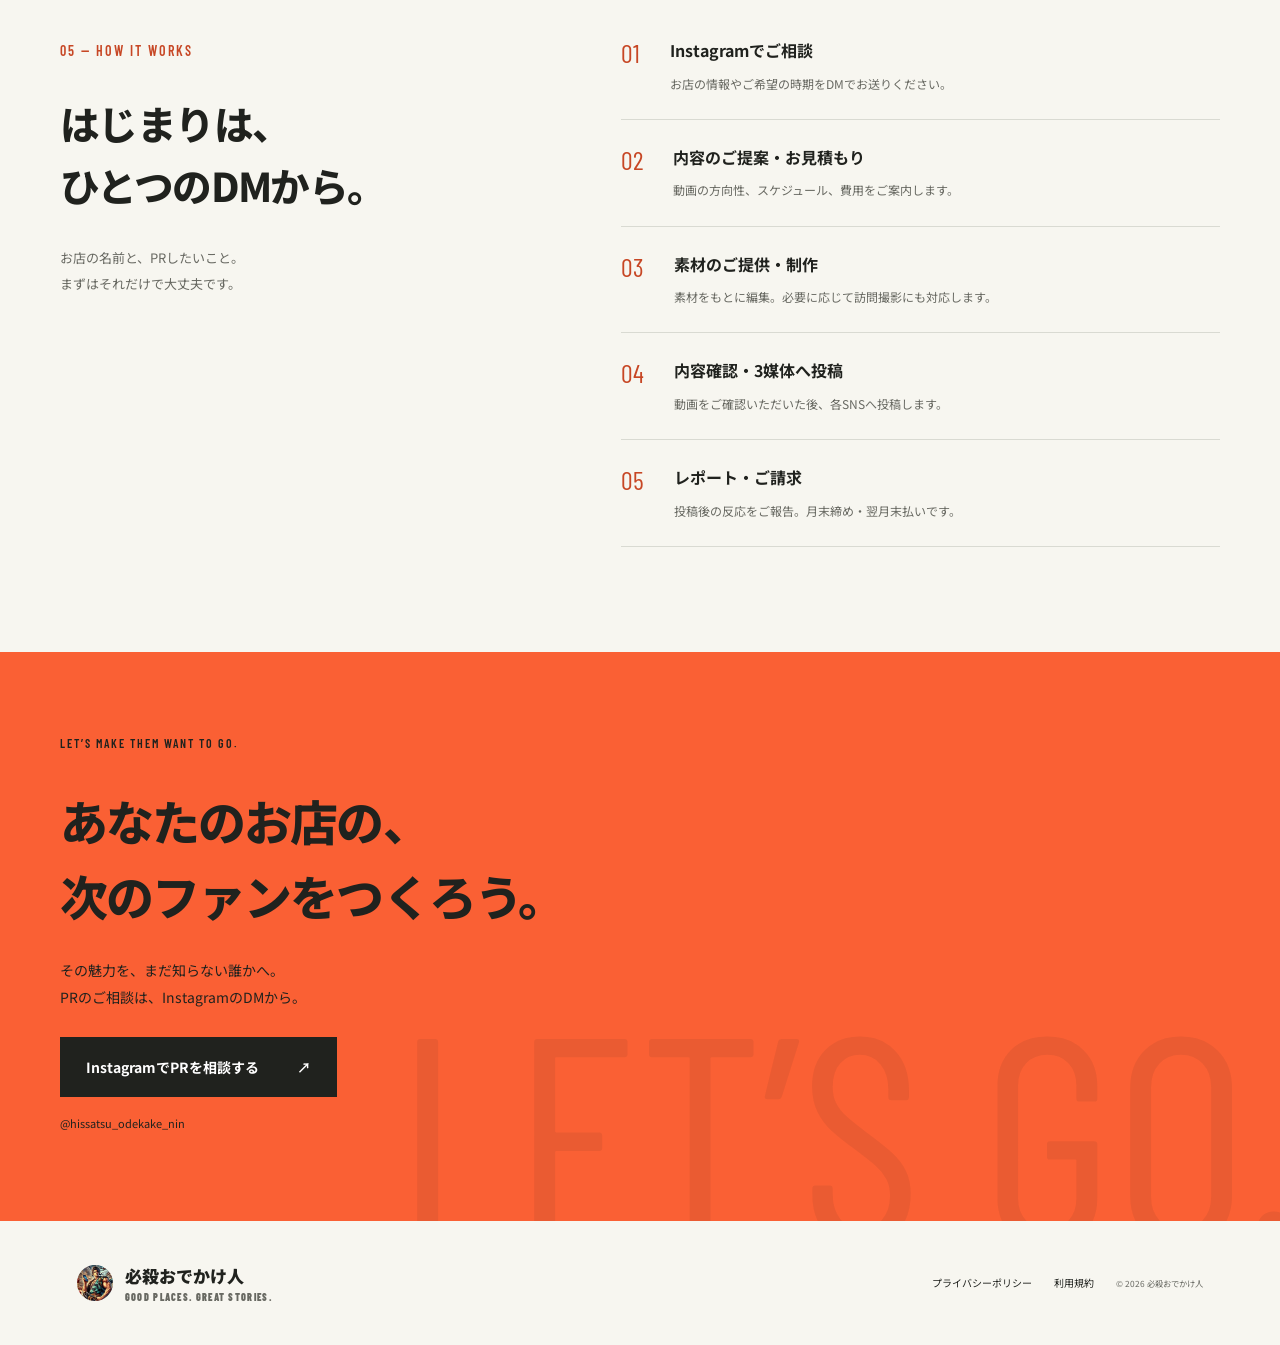
==== commit 9fa7790e: "Redesign PR website and update spot price to 19800 yen" ====
--- a/index.html
+++ b/index.html
@@ -1,2976 +1,14 @@
 <!DOCTYPE html>
-<html lang="ja">
-<head>
-  <meta charset="UTF-8">
-  <meta name="viewport" content="width=device-width, initial-scale=1.0">
-  <title>必殺おでかけ人 | PR動画制作</title>
-  <meta name="description" content="地域のお店と視聴者をつなぐ、必殺おでかけ人のPR動画制作サイトです。店舗PR、観光・地域プロモーション、SNS発信の企画から制作まで対応します。">
-  <meta name="robots" content="noindex,nofollow,noarchive">
-  <meta name="referrer" content="no-referrer">
-  <meta property="og:title" content="必殺おでかけ人 | PR動画制作">
-  <meta property="og:description" content="地域のお店と視聴者をつなぐ、必殺おでかけ人のPR動画制作サイトです。店舗PR、観光・地域プロモーション、SNS発信の企画から制作まで対応します。">
-  <meta property="og:type" content="website">
-  <meta property="og:image" content="assets/og-preview.png">
-  <meta name="twitter:card" content="summary_large_image">
-  <meta name="twitter:title" content="必殺おでかけ人 | PR動画制作">
-  <meta name="twitter:description" content="地域のお店と視聴者をつなぐ、必殺おでかけ人のPR動画制作サイトです。店舗PR、観光・地域プロモーション、SNS発信の企画から制作まで対応します。">
-  <meta name="twitter:image" content="assets/og-preview.png">
-  <link rel="icon" href="/favicon.ico" sizes="any">
-  <link rel="icon" type="image/png" href="/favicon-32x32.png" sizes="32x32">
-  <link rel="icon" type="image/svg+xml" href="assets/favicon-round.svg">
-  <link rel="apple-touch-icon" href="/apple-touch-icon.png">
-  <link rel="alternate icon" href="assets/odesake-icon.jpeg">
-  <link rel="preconnect" href="https://fonts.googleapis.com">
-  <link href="https://fonts.googleapis.com/css2?family=Noto+Sans+JP:wght@400;500;700;900&display=swap" rel="stylesheet">
-  <style>
-    :root {
-      --ink: #172033;
-      --muted: #657083;
-      --subtle: #8b95a7;
-      --line: #e6e9ef;
-      --paper: #ffffff;
-      --soft: #f6f8fb;
-      --cream: #effaf4;
-      --accent: #0f8f5f;
-      --accent-dark: #076747;
-      --accent-soft: #e8f8ef;
-      --navy: #101b2e;
-      --deep: #07101f;
-      --green: #0f8f5f;
-      --shadow: 0 18px 50px rgba(23, 32, 51, 0.08);
-      --shadow-strong: 0 24px 70px rgba(23, 32, 51, 0.14);
-      --radius: 8px;
-    }
-
-    *, *::before, *::after { box-sizing: border-box; margin: 0; padding: 0; }
-
-    html {
-      scroll-behavior: smooth;
-      background: var(--paper);
-    }
-
-    body {
-      font-family: 'Noto Sans JP', -apple-system, sans-serif;
-      color: var(--ink);
-      background:
-        linear-gradient(180deg, #f8fafc 0%, #fff 40%, #f6f8fb 100%);
-      line-height: 1.6;
-      letter-spacing: 0;
-      -webkit-font-smoothing: antialiased;
-    }
-
-    a { color: inherit; }
-
-    .nowrap { white-space: nowrap; }
-
-    ::selection {
-      background: var(--accent-soft);
-      color: var(--accent-dark);
-    }
-
-    /* ── Header ── */
-    header {
-      position: sticky;
-      top: 0;
-      z-index: 100;
-      background: rgba(255,255,255,0.86);
-      backdrop-filter: blur(18px);
-      border-bottom: 1px solid rgba(230, 233, 239, 0.85);
-      padding: 14px clamp(20px, 5vw, 56px);
-      display: flex;
-      align-items: center;
-      justify-content: space-between;
-    }
-
-    .logo {
-      font-size: 1rem;
-      font-weight: 900;
-      letter-spacing: 0;
-      color: var(--navy);
-      display: inline-flex;
-      align-items: center;
-      gap: 10px;
-    }
-
-    .logo::before {
-      content: '';
-      width: 9px;
-      height: 28px;
-      border-radius: 99px;
-      background: linear-gradient(180deg, #34c98b, var(--accent));
-      box-shadow: 0 8px 20px rgba(15, 143, 95, 0.28);
-    }
-
-    nav a {
-      color: var(--muted);
-      text-decoration: none;
-      margin-left: 24px;
-      font-size: 0.8rem;
-      font-weight: 700;
-      transition: color 0.2s;
-    }
-
-    nav a:hover { color: var(--accent); }
-
-    nav a.nav-cta {
-      color: #fff;
-      background: linear-gradient(135deg, var(--accent), #20b577);
-      padding: 9px 14px;
-      border-radius: 99px;
-      box-shadow: 0 12px 28px rgba(15, 143, 95, 0.22);
-    }
-
-    nav a.nav-cta:hover {
-      color: #fff;
-      background: var(--accent);
-    }
-
-    /* ── Hero ── */
-    .hero {
-      position: relative;
-      overflow: hidden;
-      background:
-        radial-gradient(circle at 78% 18%, rgba(32, 181, 119, 0.2), transparent 30%),
-        radial-gradient(circle at 12% 82%, rgba(55, 100, 150, 0.14), transparent 34%),
-        linear-gradient(135deg, #ffffff 0%, #effaf4 50%, #eef5ff 100%);
-      color: var(--ink);
-      min-height: calc(100vh - 72px);
-      padding: 84px clamp(22px, 5vw, 64px) 92px;
-      border-bottom: 1px solid var(--line);
-    }
-
-    .hero::before {
-      content: '';
-      position: absolute;
-      inset: 0;
-      background:
-        linear-gradient(rgba(16,27,46,0.045) 1px, transparent 1px),
-        linear-gradient(90deg, rgba(16,27,46,0.045) 1px, transparent 1px);
-      background-size: 58px 58px;
-      mask-image: linear-gradient(180deg, rgba(0,0,0,0.9), transparent 86%);
-      pointer-events: none;
-    }
-
-    .hero::after {
-      content: '';
-      position: absolute;
-      inset: 28px clamp(18px, 5vw, 54px);
-      border: 1px solid rgba(255,255,255,0.75);
-      border-radius: 28px;
-      pointer-events: none;
-      box-shadow: inset 0 1px 0 rgba(255,255,255,0.85), 0 24px 90px rgba(23,32,51,0.07);
-    }
-
-    .hero > * {
-      position: relative;
-      z-index: 1;
-    }
-
-    .hero-inner {
-      max-width: 1180px;
-      margin: 0 auto;
-      display: grid;
-      grid-template-columns: minmax(0, 0.98fr) minmax(500px, 1.02fr);
-      gap: clamp(42px, 7vw, 96px);
-      align-items: center;
-    }
-
-    .hero-copy {
-      text-align: left;
-      animation: heroCopy 0.8s ease-out both;
-      max-width: 540px;
-    }
-
-    .hero-tag {
-      display: inline-flex;
-      align-items: center;
-      gap: 8px;
-      background: rgba(255,255,255,0.82);
-      border: 1px solid rgba(15, 143, 95, 0.2);
-      color: var(--accent-dark);
-      font-size: 0.75rem;
-      font-weight: 700;
-      letter-spacing: 0.1em;
-      padding: 7px 16px;
-      border-radius: 99px;
-      margin-bottom: 24px;
-      box-shadow: 0 18px 46px rgba(23,32,51,0.08);
-      backdrop-filter: blur(16px);
-    }
-
-    .hero-tag::before {
-      content: '';
-      width: 7px;
-      height: 7px;
-      border-radius: 50%;
-      background: var(--green);
-      box-shadow: 0 0 0 5px rgba(22, 132, 91, 0.1);
-    }
-
-    .hero h1 {
-      font-size: clamp(2.25rem, 4.2vw, 3.85rem);
-      font-weight: 900;
-      line-height: 1.12;
-      margin-bottom: 24px;
-      letter-spacing: 0;
-      color: var(--navy);
-      text-wrap: balance;
-    }
-
-    .hero h1 .line {
-      display: block;
-      white-space: nowrap;
-    }
-
-    .hero h1 em {
-      font-style: normal;
-      color: transparent;
-      background: linear-gradient(135deg, #32c88a, #0f8f5f);
-      -webkit-background-clip: text;
-      background-clip: text;
-      text-shadow: 0 18px 40px rgba(32, 181, 119, 0.22);
-    }
-
-    .hero p {
-      font-size: 1.04rem;
-      color: var(--muted);
-      max-width: 520px;
-      margin: 0 0 36px;
-      line-height: 1.9;
-    }
-
-    .hero-proof {
-      display: flex;
-      flex-wrap: wrap;
-      gap: 10px;
-      margin-top: 22px;
-      color: var(--muted);
-      font-size: 0.78rem;
-      font-weight: 700;
-    }
-
-    .hero-proof span {
-      display: inline-flex;
-      align-items: center;
-      gap: 7px;
-      padding: 8px 12px;
-      background: rgba(255,255,255,0.76);
-      border: 1px solid rgba(230,233,239,0.9);
-      border-radius: 99px;
-      box-shadow: 0 16px 42px rgba(23,32,51,0.08);
-      backdrop-filter: blur(14px);
-    }
-
-    .hero-proof span::before {
-      content: '';
-      width: 6px;
-      height: 6px;
-      border-radius: 50%;
-      background: var(--accent);
-    }
-
-    .hero-visual {
-      min-height: 540px;
-      position: relative;
-      display: grid;
-      place-items: center;
-      animation: heroVisual 0.9s 0.12s ease-out both;
-    }
-
-    .phone-mockup {
-      width: min(306px, 72vw);
-      aspect-ratio: 9 / 16;
-      position: relative;
-      z-index: 2;
-      border-radius: 34px;
-      padding: 12px;
-      background: linear-gradient(145deg, #162033, #060a12);
-      box-shadow:
-        0 44px 110px rgba(0, 0, 0, 0.48),
-        inset 0 0 0 1px rgba(255,255,255,0.1);
-      transform: rotate(2deg);
-      animation: phoneFloat 5s ease-in-out infinite;
-    }
-
-    .phone-mockup::before {
-      content: '';
-      position: absolute;
-      top: 14px;
-      left: 50%;
-      width: 82px;
-      height: 22px;
-      transform: translateX(-50%);
-      border-radius: 99px;
-      background: #050812;
-      z-index: 3;
-    }
-
-    .phone-screen {
-      height: 100%;
-      overflow: hidden;
-      border-radius: 25px;
-      background:
-        linear-gradient(180deg, rgba(4,9,18,0.12) 0%, rgba(4,9,18,0.88) 100%),
-        linear-gradient(145deg, #25b981, #0d7f58 42%, #151b29 100%);
-      position: relative;
-    }
-
-    .phone-screen::before {
-      content: '';
-      position: absolute;
-      inset: 0;
-      background:
-        linear-gradient(120deg, transparent 0%, rgba(255,255,255,0.18) 18%, transparent 34%),
-        repeating-linear-gradient(90deg, rgba(255,255,255,0.05) 0 1px, transparent 1px 38px);
-      animation: lightSweep 4.8s ease-in-out infinite;
-    }
-
-    .phone-topbar {
-      position: absolute;
-      left: 18px;
-      right: 18px;
-      top: 46px;
-      z-index: 2;
-      display: flex;
-      justify-content: space-between;
-      align-items: center;
-      color: rgba(255,255,255,0.82);
-      font-size: 0.68rem;
-      font-weight: 900;
-      letter-spacing: 0.06em;
-    }
-
-    .live-dot {
-      display: inline-flex;
-      align-items: center;
-      gap: 6px;
-      padding: 5px 8px;
-      border-radius: 99px;
-      background: rgba(0,0,0,0.34);
-      backdrop-filter: blur(12px);
-    }
-
-    .live-dot::before {
-      content: '';
-      width: 6px;
-      height: 6px;
-      border-radius: 50%;
-      background: #35e39d;
-      box-shadow: 0 0 18px #35e39d;
-    }
-
-    .phone-account {
-      position: absolute;
-      left: 18px;
-      right: 18px;
-      top: 82px;
-      z-index: 3;
-      display: flex;
-      align-items: center;
-      gap: 9px;
-      padding: 8px 10px;
-      border-radius: 14px;
-      background: rgba(0,0,0,0.22);
-      border: 1px solid rgba(255,255,255,0.13);
-      backdrop-filter: blur(14px);
-    }
-
-    .phone-account img {
-      width: 30px;
-      height: 30px;
-      border-radius: 50%;
-      object-fit: cover;
-      border: 2px solid rgba(255,255,255,0.72);
-      box-shadow: 0 8px 18px rgba(0,0,0,0.22);
-      flex-shrink: 0;
-    }
-
-    .phone-account strong {
-      display: block;
-      color: #fff;
-      font-size: 0.74rem;
-      line-height: 1.2;
-    }
-
-    .phone-account span {
-      display: block;
-      color: rgba(255,255,255,0.62);
-      font-size: 0.56rem;
-      font-weight: 900;
-      letter-spacing: 0.08em;
-      margin-top: 2px;
-    }
-
-    .story-stage {
-      position: absolute;
-      inset: 136px 18px 142px;
-      z-index: 1;
-      display: grid;
-      grid-template-columns: 1fr 0.78fr;
-      gap: 9px;
-      transform: rotate(-2deg);
-    }
-
-    .story-tile {
-      border-radius: 14px;
-      overflow: hidden;
-      position: relative;
-      min-height: 92px;
-      box-shadow: 0 16px 34px rgba(0,0,0,0.28);
-      border: 1px solid rgba(255,255,255,0.16);
-    }
-
-    .story-tile::after {
-      content: attr(data-label);
-      position: absolute;
-      left: 10px;
-      bottom: 9px;
-      color: #fff;
-      font-size: 0.62rem;
-      font-weight: 900;
-      letter-spacing: 0.08em;
-      text-shadow: 0 2px 12px rgba(0,0,0,0.4);
-    }
-
-    .story-tile.food {
-      grid-row: span 2;
-      background:
-        radial-gradient(circle at 36% 34%, #ffd18e 0 16%, transparent 17%),
-        radial-gradient(circle at 70% 54%, #f45d3b 0 12%, transparent 13%),
-        linear-gradient(145deg, #272f44, #1eb77b);
-    }
-
-    .story-tile.hotel {
-      background:
-        linear-gradient(180deg, rgba(255,255,255,0.2), rgba(0,0,0,0.26)),
-        linear-gradient(135deg, #c8d7e8, #33435e);
-    }
-
-    .story-tile.trip {
-      background:
-        radial-gradient(circle at 72% 28%, #fff6b8 0 13%, transparent 14%),
-        linear-gradient(135deg, #51b6c8, #1f5f88 55%, #102033);
-    }
-
-    .reel-caption {
-      position: absolute;
-      left: 22px;
-      right: 22px;
-      bottom: 28px;
-      color: #fff;
-      z-index: 2;
-    }
-
-    .reel-caption strong {
-      display: block;
-      font-size: 1.15rem;
-      line-height: 1.45;
-      margin-bottom: 10px;
-    }
-
-    .reel-lines {
-      display: grid;
-      gap: 7px;
-    }
-
-    .reel-lines span {
-      height: 7px;
-      border-radius: 99px;
-      background: rgba(255,255,255,0.72);
-      animation: linePulse 2.4s ease-in-out infinite;
-    }
-
-    .reel-lines span:nth-child(2) {
-      width: 72%;
-      animation-delay: 0.25s;
-    }
-
-    .floating-card {
-      position: absolute;
-      z-index: 5;
-      border: 1px solid rgba(255,255,255,0.2);
-      background: rgba(255,255,255,0.92);
-      backdrop-filter: blur(18px);
-      border-radius: var(--radius);
-      box-shadow: var(--shadow-strong);
-      color: var(--navy);
-      animation: cardFloat 4.6s ease-in-out infinite;
-    }
-
-    .metric-chip {
-      min-width: 162px;
-      padding: 14px 16px;
-    }
-
-    .metric-chip strong {
-      display: block;
-      font-size: 1.35rem;
-      line-height: 1;
-      color: var(--accent);
-      margin-bottom: 5px;
-    }
-
-    .metric-chip span {
-      font-size: 0.72rem;
-      color: var(--muted);
-      font-weight: 700;
-    }
-
-    .chip-top {
-      top: 64px;
-      right: -74px;
-    }
-
-    .chip-bottom {
-      left: -112px;
-      bottom: 64px;
-      animation-delay: 0.7s;
-    }
-
-    .chip-instagram {
-      left: -92px;
-      top: 154px;
-      animation-delay: 1.05s;
-    }
-
-    .chip-tiktok {
-      right: -70px;
-      bottom: 152px;
-      animation-delay: 1.35s;
-    }
-
-    .ticker {
-      position: absolute;
-      left: 50%;
-      bottom: 16px;
-      width: min(900px, calc(100% - 40px));
-      transform: translateX(-50%);
-      overflow: hidden;
-      border: 1px solid rgba(255,255,255,0.14);
-      border-radius: 99px;
-      background: rgba(255,255,255,0.08);
-      backdrop-filter: blur(14px);
-      color: rgba(255,255,255,0.68);
-      font-size: 0.74rem;
-      font-weight: 800;
-      white-space: nowrap;
-    }
-
-    .ticker-track {
-      display: inline-flex;
-      gap: 28px;
-      padding: 9px 20px;
-      animation: tickerMove 18s linear infinite;
-    }
-
-    .cta-btn {
-      display: inline-flex;
-      align-items: center;
-      gap: 8px;
-      background: linear-gradient(135deg, var(--accent), #20b577);
-      color: #fff;
-      font-weight: 900;
-      font-size: 0.95rem;
-      padding: 15px 32px;
-      border-radius: 99px;
-      text-decoration: none;
-      transition: transform 0.2s, box-shadow 0.2s;
-      box-shadow: 0 18px 42px rgba(32, 181, 119, 0.34);
-    }
-
-    .cta-btn::after {
-      content: '→';
-      font-weight: 900;
-      line-height: 1;
-      transition: transform 0.2s;
-    }
-
-    .cta-btn:hover {
-      transform: translateY(-2px);
-      box-shadow: 0 22px 42px rgba(15, 143, 95, 0.34);
-    }
-
-    .cta-btn:hover::after {
-      transform: translateX(3px);
-    }
-
-    /* ── Stats ── */
-    .stats {
-      background: linear-gradient(180deg, #fff 0%, #f7f9fc 100%);
-      padding: 0 40px 56px;
-      margin-top: -42px;
-      position: relative;
-      z-index: 2;
-    }
-
-    .stats-inner {
-      max-width: 1040px;
-      margin: 0 auto;
-      display: grid;
-      grid-template-columns: repeat(4, 1fr);
-      gap: 1px;
-      text-align: center;
-      background: rgba(255,255,255,0.86);
-      border: 1px solid rgba(230,233,239,0.95);
-      border-radius: var(--radius);
-      overflow: hidden;
-      box-shadow: 0 30px 90px rgba(23,32,51,0.11);
-      backdrop-filter: blur(16px);
-    }
-
-    .stat-item {
-      padding: 26px 20px;
-      background: linear-gradient(180deg, #fff, #fbfcff);
-      position: relative;
-    }
-
-    .stat-item:not(:last-child)::after {
-      content: '';
-      position: absolute;
-      top: 22px;
-      right: 0;
-      bottom: 22px;
-      width: 1px;
-      background: var(--line);
-    }
-
-    .stat-num {
-      font-size: clamp(2rem, 5vw, 3rem);
-      font-weight: 900;
-      color: var(--navy);
-      line-height: 1;
-      margin-bottom: 6px;
-    }
-
-    .stat-item.total-views .stat-num {
-      color: var(--accent);
-    }
-
-    .stat-label {
-      font-size: 0.78rem;
-      font-weight: 700;
-      color: var(--muted);
-      letter-spacing: 0.05em;
-    }
-
-    .stat-platform {
-      font-size: 0.68rem;
-      color: var(--subtle);
-      margin-top: 3px;
-    }
-
-    /* ── Section ── */
-    .section {
-      padding: 104px 40px;
-      max-width: 1040px;
-      margin: 0 auto;
-      position: relative;
-    }
-
-    .section-label {
-      font-size: 0.72rem;
-      font-weight: 700;
-      letter-spacing: 0.12em;
-      color: var(--accent);
-      text-transform: uppercase;
-      margin-bottom: 10px;
-    }
-
-    .section-title {
-      font-size: clamp(1.65rem, 3.4vw, 2.45rem);
-      font-weight: 900;
-      margin-bottom: 12px;
-      line-height: 1.3;
-      color: var(--navy);
-    }
-
-    .section-sub {
-      font-size: 0.92rem;
-      color: var(--muted);
-      margin-bottom: 48px;
-      line-height: 1.8;
-    }
-
-    .section-label::before {
-      content: '';
-      display: inline-block;
-      width: 28px;
-      height: 2px;
-      margin-right: 10px;
-      vertical-align: middle;
-      background: currentColor;
-      border-radius: 99px;
-    }
-
-    /* ── About channel ── */
-    .about-channel {
-      max-width: 1120px;
-      margin: 0 auto;
-      padding: 42px 40px 96px;
-      position: relative;
-    }
-
-    .about-panel {
-      display: grid;
-      grid-template-columns: minmax(0, 0.92fr) minmax(300px, 0.78fr);
-      gap: 56px;
-      align-items: start;
-      padding: 50px;
-      border: 1px solid rgba(15,143,95,0.14);
-      border-radius: 8px;
-      background:
-        radial-gradient(circle at 15% 8%, rgba(32,181,119,0.12), transparent 34%),
-        linear-gradient(135deg, #ffffff 0%, #f7fcf9 54%, #eef7f4 100%);
-      box-shadow: 0 30px 90px rgba(23,32,51,0.08);
-      overflow: hidden;
-      position: relative;
-    }
-
-    .about-panel::before {
-      content: '';
-      position: absolute;
-      left: 50px;
-      right: 50px;
-      top: 0;
-      height: 3px;
-      background: linear-gradient(90deg, var(--accent), #7adf9d 48%, transparent);
-    }
-
-    .about-copy {
-      position: relative;
-      z-index: 1;
-    }
-
-    .about-copy .section-sub {
-      margin-bottom: 28px;
-      max-width: 650px;
-    }
-
-    .about-avatar {
-      display: inline-flex;
-      align-items: center;
-      gap: 18px;
-      padding: 12px 24px 12px 12px;
-      margin-bottom: 32px;
-      border-radius: 99px;
-      background: rgba(255,255,255,0.82);
-      border: 1px solid rgba(15,143,95,0.14);
-      box-shadow: 0 18px 46px rgba(23,32,51,0.09);
-    }
-
-    .about-avatar img {
-      width: 68px;
-      height: 68px;
-      border-radius: 50%;
-      object-fit: cover;
-      border: 3px solid #fff;
-      box-shadow: 0 12px 28px rgba(15,143,95,0.18);
-    }
-
-    .about-avatar strong {
-      color: var(--navy);
-      font-size: 1.24rem;
-      line-height: 1.2;
-      font-weight: 900;
-    }
-
-    .about-avatar span {
-      display: block;
-      margin-top: 5px;
-      color: var(--subtle);
-      font-size: 0.7rem;
-      font-weight: 900;
-      letter-spacing: 0.08em;
-    }
-
-    .media-icons {
-      display: flex;
-      gap: 10px;
-      margin: 0;
-    }
-
-    .media-icon {
-      width: 38px;
-      height: 38px;
-      border-radius: 50%;
-      display: inline-grid;
-      place-items: center;
-      position: relative;
-      overflow: hidden;
-      box-shadow: 0 10px 24px rgba(23,32,51,0.12);
-    }
-
-    .media-icon::before,
-    .media-icon::after {
-      content: '';
-      position: absolute;
-    }
-
-    .media-icon.tiktok { background: #11131a; }
-
-    .media-icon.tiktok::before {
-      content: '♪';
-      color: #fff;
-      font-size: 1.45rem;
-      font-weight: 900;
-      line-height: 1;
-      left: 50%;
-      top: 50%;
-      transform: translate(-50%, -54%) rotate(-7deg);
-      text-shadow: -2px 0 #25f4ee, 2px 0 #fe2c55;
-    }
-
-    .media-icon.insta {
-      background: radial-gradient(circle at 28% 105%, #fdf497 0 17%, #fd5949 42%, #d6249f 66%, #285aeb 100%);
-    }
-
-    .media-icon.insta::before {
-      inset: 9px;
-      border: 2px solid #fff;
-      border-radius: 9px;
-    }
-
-    .media-icon.insta::after {
-      width: 9px;
-      height: 9px;
-      left: 50%;
-      top: 50%;
-      transform: translate(-50%, -50%);
-      border: 2px solid #fff;
-      border-radius: 50%;
-      box-shadow: 8px -8px 0 -3px #fff;
-    }
-
-    .media-icon.youtube { background: #fff; }
-
-    .media-icon.youtube::before {
-      width: 26px;
-      height: 18px;
-      left: 6px;
-      top: 10px;
-      border-radius: 6px;
-      background: #ff0033;
-    }
-
-    .media-icon.youtube::after {
-      left: 17px;
-      top: 15px;
-      border-top: 4px solid transparent;
-      border-bottom: 4px solid transparent;
-      border-left: 7px solid #fff;
-    }
-
-    .about-proof-line {
-      display: inline-flex;
-      align-items: center;
-      gap: 12px;
-      max-width: 650px;
-      padding: 10px;
-      overflow: hidden;
-      border-radius: 99px;
-      background: rgba(255,255,255,0.82);
-      border: 1px solid rgba(15,143,95,0.13);
-      box-shadow: 0 18px 44px rgba(23,32,51,0.05);
-    }
-
-    .proof-pill {
-      display: inline-flex;
-      align-items: center;
-      min-height: 48px;
-      gap: 8px;
-      padding: 0 16px;
-      background: transparent;
-    }
-
-    .proof-pill strong {
-      color: var(--accent);
-      font-size: 1.45rem;
-      font-weight: 900;
-      line-height: 1;
-      letter-spacing: 0;
-    }
-
-    .proof-pill span {
-      color: var(--navy);
-      font-size: 0.82rem;
-      font-weight: 900;
-      line-height: 1.45;
-    }
-
-    .proof-pill.is-icons {
-      gap: 12px;
-      border-left: 1px solid rgba(15,143,95,0.12);
-    }
-
-    .about-method {
-      max-width: 650px;
-      margin-top: 34px;
-      padding-top: 28px;
-      border-top: 1px solid rgba(15,143,95,0.13);
-      display: grid;
-      gap: 18px;
-    }
-
-    .about-method-row {
-      display: grid;
-      grid-template-columns: 72px 1fr;
-      gap: 18px;
-      align-items: start;
-    }
-
-    .about-method-row b {
-      color: var(--accent);
-      font-size: 2.6rem;
-      font-weight: 900;
-      line-height: 0.9;
-      letter-spacing: 0;
-    }
-
-    .about-method-row strong {
-      display: block;
-      color: var(--navy);
-      font-size: 0.98rem;
-      font-weight: 900;
-      margin-bottom: 5px;
-    }
-
-    .about-method-row span {
-      display: block;
-      color: var(--muted);
-      font-size: 0.8rem;
-      line-height: 1.75;
-    }
-
-    .video-side {
-      position: relative;
-      z-index: 1;
-      justify-self: center;
-      width: min(360px, 100%);
-    }
-
-    .video-kicker {
-      display: grid;
-      grid-template-columns: 1fr auto;
-      gap: 16px;
-      align-items: end;
-      margin-bottom: 14px;
-    }
-
-    .video-kicker span {
-      color: var(--accent);
-      font-size: 0.66rem;
-      font-weight: 900;
-      letter-spacing: 0.14em;
-    }
-
-    .video-kicker strong {
-      display: block;
-      margin-top: 4px;
-      color: var(--navy);
-      font-size: 1.05rem;
-      line-height: 1.35;
-    }
-
-    .video-kicker b {
-      color: var(--accent);
-      font-size: 2.8rem;
-      font-weight: 900;
-      line-height: 0.9;
-      letter-spacing: 0;
-    }
-
-    .video-embed {
-      position: relative;
-      width: min(330px, 100%);
-      margin: 0 auto;
-      aspect-ratio: 9 / 16;
-      border-radius: 26px;
-      overflow: hidden;
-      background: #050812;
-      box-shadow: 0 30px 72px rgba(23,32,51,0.22);
-      border: 10px solid #101827;
-      justify-self: center;
-    }
-
-    .video-embed::before {
-      content: '';
-      position: absolute;
-      inset: 0;
-      background:
-        radial-gradient(circle at 28% 32%, rgba(255,255,255,0.22), transparent 28%),
-        repeating-linear-gradient(90deg, rgba(255,255,255,0.06) 0 1px, transparent 1px 38px);
-    }
-
-    .video-embed::after {
-      content: '';
-      position: absolute;
-      left: 50%;
-      top: 12px;
-      width: 84px;
-      height: 22px;
-      transform: translateX(-50%);
-      border-radius: 99px;
-      background: #050812;
-      box-shadow: 0 0 0 1px rgba(255,255,255,0.06);
-      z-index: 3;
-    }
-
-    .video-embed video {
-      position: absolute;
-      inset: 0;
-      width: 100%;
-      height: 100%;
-      object-fit: cover;
-      display: block;
-      background: #050812;
-    }
-
-    .video-play-hint {
-      position: absolute;
-      left: 50%;
-      top: 50%;
-      z-index: 4;
-      display: grid;
-      place-items: center;
-      gap: 10px;
-      transform: translate(-50%, -50%);
-      pointer-events: none;
-      color: #fff;
-      text-align: center;
-      transition: opacity 0.22s ease, transform 0.22s ease;
-    }
-
-    .video-embed.is-playing .video-play-hint {
-      opacity: 0;
-      transform: translate(-50%, -50%) scale(0.94);
-    }
-
-    .video-play-hint i {
-      display: grid;
-      place-items: center;
-      width: 74px;
-      height: 74px;
-      border-radius: 50%;
-      background: rgba(255,255,255,0.95);
-      box-shadow: 0 20px 44px rgba(0,0,0,0.34);
-    }
-
-    .video-play-hint i::before {
-      content: '';
-      margin-left: 5px;
-      border-top: 12px solid transparent;
-      border-bottom: 12px solid transparent;
-      border-left: 18px solid var(--accent);
-    }
-
-    .video-play-hint strong {
-      padding: 7px 12px;
-      border-radius: 99px;
-      background: rgba(6,12,22,0.68);
-      backdrop-filter: blur(10px);
-      font-size: 0.72rem;
-      font-weight: 900;
-      letter-spacing: 0.04em;
-    }
-
-    .video-caption-card {
-      margin-top: 16px;
-      padding: 0;
-      background: transparent;
-    }
-
-    .video-caption-card strong {
-      display: block;
-      color: var(--navy);
-      font-size: 0.88rem;
-      line-height: 1.55;
-      margin-bottom: 12px;
-    }
-
-    .video-caption-stats {
-      display: grid;
-      grid-template-columns: repeat(3, 1fr);
-      gap: 8px;
-    }
-
-    .video-caption-stats span {
-      display: grid;
-      gap: 2px;
-      padding: 12px 10px;
-      border-radius: 8px;
-      background: rgba(15,143,95,0.08);
-      border: 1px solid rgba(15,143,95,0.12);
-      color: var(--accent);
-      font-size: 0.96rem;
-      font-weight: 900;
-      line-height: 1.2;
-    }
-
-    .video-caption-stats span::before {
-      content: attr(data-platform);
-      color: var(--subtle);
-      font-size: 0.62rem;
-      letter-spacing: 0.08em;
-      text-transform: uppercase;
-    }
-
-    .video-placeholder {
-      position: absolute;
-      inset: 32px 0 0;
-      display: grid;
-      align-items: end;
-      text-align: center;
-      color: #fff;
-      padding: 22px;
-    }
-
-    .video-sample {
-      width: 100%;
-      text-align: left;
-    }
-
-    .video-sample-tag {
-      display: inline-flex;
-      align-items: center;
-      gap: 6px;
-      padding: 5px 8px;
-      margin-bottom: 12px;
-      border-radius: 99px;
-      background: rgba(0,0,0,0.32);
-      color: rgba(255,255,255,0.86);
-      font-size: 0.62rem;
-      font-weight: 900;
-      letter-spacing: 0.08em;
-    }
-
-    .video-sample-tag::before {
-      content: '';
-      width: 6px;
-      height: 6px;
-      border-radius: 50%;
-      background: #35e39d;
-      box-shadow: 0 0 14px #35e39d;
-    }
-
-    .video-sample-title {
-      display: block;
-      color: #fff;
-      font-size: 1rem;
-      font-weight: 900;
-      line-height: 1.55;
-      margin-bottom: 14px;
-      text-shadow: 0 10px 28px rgba(0,0,0,0.46);
-    }
-
-    .video-sample-stats {
-      display: grid;
-      grid-template-columns: repeat(2, 1fr);
-      gap: 8px;
-    }
-
-    .video-sample-stat {
-      padding: 10px;
-      border-radius: 8px;
-      background: rgba(255,255,255,0.92);
-      color: var(--navy);
-      box-shadow: 0 14px 30px rgba(0,0,0,0.18);
-    }
-
-    .video-sample-stat strong {
-      display: block;
-      color: var(--accent);
-      font-size: 1.08rem;
-      line-height: 1;
-      margin-bottom: 4px;
-    }
-
-    .video-sample-stat span {
-      display: block;
-      color: var(--muted);
-      font-size: 0.58rem;
-      font-weight: 900;
-      line-height: 1.3;
-    }
-
-    .play-mark {
-      width: 74px;
-      height: 74px;
-      border-radius: 50%;
-      display: inline-grid;
-      place-items: center;
-      margin: 0 auto 18px;
-      background: rgba(255,255,255,0.94);
-      box-shadow: 0 18px 42px rgba(0,0,0,0.22);
-    }
-
-    .play-mark::before {
-      content: '';
-      margin-left: 5px;
-      border-top: 13px solid transparent;
-      border-bottom: 13px solid transparent;
-      border-left: 20px solid var(--accent);
-    }
-
-    .video-placeholder strong {
-      display: block;
-      font-size: 1.05rem;
-      margin-bottom: 6px;
-      line-height: 1.5;
-    }
-
-    .video-placeholder span {
-      display: block;
-      color: rgba(255,255,255,0.72);
-      font-size: 0.76rem;
-      font-weight: 700;
-    }
-
-    /* ── Platform cards ── */
-    .platform-grid {
-      display: grid;
-      grid-template-columns: repeat(3, 1fr);
-      gap: 22px;
-    }
-
-    .platform-card {
-      display: block;
-      background: var(--paper);
-      border: 1px solid var(--line);
-      border-radius: var(--radius);
-      padding: 34px 30px 30px;
-      text-align: left;
-      color: inherit;
-      text-decoration: none;
-      box-shadow: 0 20px 70px rgba(23,32,51,0.08);
-      position: relative;
-      overflow: hidden;
-      cursor: pointer;
-      transition: transform 0.2s, box-shadow 0.2s, border-color 0.2s;
-    }
-
-    .platform-card:hover {
-      transform: translateY(-4px);
-      box-shadow: var(--shadow-strong);
-      border-color: rgba(15, 143, 95, 0.26);
-    }
-
-    .platform-card:focus-visible {
-      outline: 3px solid rgba(15,143,95,0.28);
-      outline-offset: 4px;
-    }
-
-    .platform-card::before {
-      content: '';
-      position: absolute;
-      inset: 0 0 auto;
-      height: 4px;
-      background: var(--accent);
-    }
-
-    .platform-card::after {
-      content: '';
-      position: absolute;
-      right: -34px;
-      bottom: -34px;
-      width: 120px;
-      height: 120px;
-      border-radius: 50%;
-      background: rgba(15,143,95,0.07);
-    }
-
-    .platform-card.tiktok::before,
-    .platform-card.youtube::before,
-    .platform-card.insta::before { background: linear-gradient(90deg, var(--accent), #7adf9d); }
-
-    .platform-logo {
-      width: 58px;
-      height: 58px;
-      display: inline-flex;
-      align-items: center;
-      justify-content: center;
-      border-radius: 50%;
-      background: #fff;
-      margin-bottom: 16px;
-      position: relative;
-      overflow: hidden;
-      box-shadow:
-        0 16px 34px rgba(23,32,51,0.12),
-        inset 0 0 0 1px rgba(15,143,95,0.12);
-    }
-
-    .platform-logo::before,
-    .platform-logo::after {
-      content: '';
-      position: absolute;
-    }
-
-    .platform-card.tiktok .platform-logo {
-      background: #11131a;
-    }
-
-    .platform-card.tiktok .platform-logo::before {
-      content: '♪';
-      left: 50%;
-      top: 50%;
-      transform: translate(-50%, -53%) rotate(-6deg);
-      color: #fff;
-      font-size: 2rem;
-      font-weight: 900;
-      line-height: 1;
-      text-shadow: -2px 0 #25f4ee, 2px 0 #fe2c55;
-    }
-
-    .platform-card.insta .platform-logo {
-      background:
-        radial-gradient(circle at 28% 105%, #fdf497 0 17%, #fd5949 42%, #d6249f 66%, #285aeb 100%);
-    }
-
-    .platform-card.insta .platform-logo::before {
-      inset: 14px;
-      border: 3px solid #fff;
-      border-radius: 13px;
-    }
-
-    .platform-card.insta .platform-logo::after {
-      width: 14px;
-      height: 14px;
-      left: 50%;
-      top: 50%;
-      transform: translate(-50%, -50%);
-      border: 3px solid #fff;
-      border-radius: 50%;
-      box-shadow: 13px -13px 0 -4px #fff;
-    }
-
-    .platform-card.youtube .platform-logo {
-      background: #fff;
-    }
-
-    .platform-card.youtube .platform-logo::before {
-      width: 36px;
-      height: 25px;
-      left: 11px;
-      top: 17px;
-      border-radius: 8px;
-      background: #ff0033;
-      box-shadow: 0 8px 18px rgba(255,0,51,0.28);
-    }
-
-    .platform-card.youtube .platform-logo::after {
-      left: 26px;
-      top: 24px;
-      border-top: 6px solid transparent;
-      border-bottom: 6px solid transparent;
-      border-left: 10px solid #fff;
-    }
-
-    .platform-name {
-      font-size: 0.75rem;
-      font-weight: 700;
-      letter-spacing: 0.08em;
-      color: var(--subtle);
-      text-transform: uppercase;
-      margin-bottom: 8px;
-    }
-
-    .platform-followers {
-      font-size: 2rem;
-      font-weight: 900;
-      line-height: 1;
-      margin-bottom: 4px;
-    }
-
-    .platform-card.tiktok  .platform-followers,
-    .platform-card.youtube .platform-followers,
-    .platform-card.insta   .platform-followers { color: var(--accent-dark); }
-
-    .platform-unit {
-      font-size: 0.78rem;
-      color: var(--subtle);
-      margin-bottom: 14px;
-    }
-
-    .platform-desc {
-      font-size: 0.8rem;
-      color: var(--muted);
-      line-height: 1.8;
-      border-top: 1px solid var(--line);
-      padding-top: 14px;
-      position: relative;
-      z-index: 1;
-    }
-
-    .platform-meter {
-      height: 8px;
-      background: #edf1f7;
-      border-radius: 99px;
-      margin: 18px 0 14px;
-      overflow: hidden;
-      position: relative;
-      z-index: 1;
-    }
-
-    .platform-meter span {
-      display: block;
-      height: 100%;
-      width: var(--value);
-      border-radius: inherit;
-      background: linear-gradient(90deg, var(--accent), #7adf9d);
-    }
-
-    .platform-card.tiktok .platform-meter span,
-    .platform-card.youtube .platform-meter span,
-    .platform-card.insta .platform-meter span { background: linear-gradient(90deg, var(--accent), #7adf9d); }
-
-    /* ── Service cards ── */
-    .service-grid {
-      display: grid;
-      grid-template-columns: repeat(auto-fit, minmax(240px, 1fr));
-      gap: 22px;
-    }
-
-    .service-card {
-      background:
-        linear-gradient(180deg, rgba(255,255,255,0.96), rgba(232,248,239,0.78));
-      border: 1px solid var(--line);
-      border-radius: var(--radius);
-      padding: 34px 32px;
-      transition: transform 0.2s, box-shadow 0.2s, border-color 0.2s;
-      box-shadow: 0 14px 44px rgba(23, 32, 51, 0.05);
-      position: relative;
-      overflow: hidden;
-    }
-
-    .service-card::after {
-      content: '';
-      position: absolute;
-      inset: auto 26px 0;
-      height: 3px;
-      background: linear-gradient(90deg, var(--accent), transparent);
-      opacity: 0.7;
-    }
-
-    .service-card:hover {
-      transform: translateY(-3px);
-      box-shadow: var(--shadow);
-      border-color: rgba(15, 143, 95, 0.22);
-    }
-
-    .service-icon {
-      width: 42px;
-      height: 42px;
-      border-radius: 50%;
-      display: inline-flex;
-      align-items: center;
-      justify-content: center;
-      background: var(--accent-soft);
-      color: var(--accent-dark);
-      font-size: 0.78rem;
-      font-weight: 900;
-      margin-bottom: 16px;
-    }
-
-    .service-card h4 {
-      font-size: 1rem;
-      font-weight: 700;
-      margin-bottom: 8px;
-      color: var(--navy);
-    }
-
-    .service-card p {
-      font-size: 0.84rem;
-      color: var(--muted);
-      line-height: 1.8;
-    }
-
-    .delivery-board {
-      margin-top: 26px;
-      display: grid;
-      grid-template-columns: repeat(5, 1fr);
-      overflow: hidden;
-      border: 1px solid rgba(15,143,95,0.16);
-      border-radius: var(--radius);
-      background:
-        linear-gradient(135deg, rgba(255,255,255,0.92), rgba(232,248,239,0.72));
-      box-shadow: 0 24px 70px rgba(23,32,51,0.07);
-    }
-
-    .delivery-item {
-      padding: 18px 16px;
-      border-right: 1px solid rgba(15,143,95,0.12);
-      position: relative;
-    }
-
-    .delivery-item:last-child { border-right: none; }
-
-    .delivery-item span {
-      display: block;
-      color: var(--accent);
-      font-size: 0.68rem;
-      font-weight: 900;
-      letter-spacing: 0.08em;
-      margin-bottom: 5px;
-    }
-
-    .delivery-item strong {
-      display: block;
-      color: var(--navy);
-      font-size: 0.88rem;
-    }
-
-    /* ── Why us ── */
-    .why-bg {
-      background:
-        radial-gradient(circle at 10% 12%, rgba(15,143,95,0.09), transparent 25%),
-        linear-gradient(180deg, #f7f9fc 0%, #fff 100%);
-      padding: 104px 40px;
-      border-top: 1px solid var(--line);
-    }
-
-    .why-inner {
-      max-width: 1040px;
-      margin: 0 auto;
-    }
-
-    .strength-grid {
-      display: grid;
-      grid-template-columns: repeat(3, 1fr);
-      gap: 22px;
-      margin-bottom: 56px;
-    }
-
-    .strength-card {
-      text-align: center;
-      padding: 38px 26px;
-      border-radius: var(--radius);
-      background: var(--paper);
-      border: 1px solid var(--line);
-      box-shadow: var(--shadow);
-      position: relative;
-      overflow: hidden;
-    }
-
-    .strength-card::before {
-      content: '';
-      position: absolute;
-      inset: 0;
-      background: linear-gradient(135deg, rgba(15,143,95,0.09), transparent 45%);
-      pointer-events: none;
-    }
-
-    .strength-num {
-      font-size: 3rem;
-      font-weight: 900;
-      color: var(--accent);
-      line-height: 1;
-      margin-bottom: 4px;
-      position: relative;
-    }
-
-    .strength-unit {
-      font-size: 0.78rem;
-      color: var(--accent-dark);
-      font-weight: 700;
-      margin-bottom: 12px;
-    }
-
-    .strength-title {
-      font-size: 0.95rem;
-      font-weight: 700;
-      margin-bottom: 8px;
-      color: var(--navy);
-    }
-
-    .strength-desc {
-      font-size: 0.78rem;
-      color: var(--muted);
-      line-height: 1.8;
-    }
-
-    /* 比較表 */
-    .compare-table {
-      width: 100%;
-      border-collapse: separate;
-      border-spacing: 0;
-      font-size: 0.88rem;
-      background: var(--paper);
-      border: 1px solid var(--line);
-      border-radius: var(--radius);
-      overflow: hidden;
-      box-shadow: var(--shadow);
-    }
-
-    .compare-table th {
-      padding: 14px 20px;
-      font-size: 0.8rem;
-      font-weight: 700;
-      text-align: center;
-      border-bottom: 1px solid var(--line);
-      background: #fbfcfe;
-    }
-
-    .compare-table th.highlight {
-      background: linear-gradient(135deg, var(--accent), #20b577);
-      color: #fff;
-      border-radius: 0;
-    }
-
-    .compare-table td {
-      padding: 14px 20px;
-      text-align: center;
-      border-bottom: 1px solid #edf0f4;
-      color: var(--muted);
-    }
-
-    .compare-table td.row-label {
-      text-align: left;
-      font-weight: 600;
-      color: var(--ink);
-      font-size: 0.82rem;
-    }
-
-    .compare-table td.highlight {
-      background: var(--cream);
-      font-weight: 700;
-      color: var(--accent-dark);
-    }
-
-    .compare-table tr:last-child td { border-bottom: none; }
-
-    .check { color: var(--green); font-size: 1.1rem; }
-    .cross { color: #c4cad4; font-size: 1.1rem; }
-
-    /* ── Pricing ── */
-    .pricing-bg {
-      background:
-        radial-gradient(circle at 78% 12%, rgba(15,143,95,0.1), transparent 32%),
-        linear-gradient(180deg, #fff 0%, #effaf4 100%),
-        #fff;
-      padding: 104px 40px;
-      border-top: 1px solid var(--line);
-    }
-
-    .pricing-inner {
-      max-width: 1040px;
-      margin: 0 auto;
-    }
-
-    .pricing-grid {
-      display: grid;
-      grid-template-columns: repeat(3, 1fr);
-      gap: 22px;
-      align-items: start;
-    }
-
-    .pricing-card {
-      background: rgba(255,255,255,0.94);
-      border: 1px solid var(--line);
-      border-radius: var(--radius);
-      padding: 36px 30px;
-      position: relative;
-      box-shadow: var(--shadow);
-      overflow: hidden;
-    }
-
-    .pricing-card::before {
-      content: '';
-      position: absolute;
-      inset: 0 0 auto;
-      height: 5px;
-      background: #dce3ee;
-    }
-
-    .pricing-card.featured {
-      border: 2px solid var(--accent);
-      box-shadow: 0 24px 64px rgba(15, 143, 95, 0.18);
-      transform: translateY(-8px);
-    }
-
-    .pricing-card.featured::before {
-      background: linear-gradient(90deg, var(--accent), #7adf9d);
-    }
-
-    .pricing-badge {
-      position: absolute;
-      top: -13px;
-      left: 50%;
-      transform: translateX(-50%);
-      background: var(--accent);
-      color: #fff;
-      font-size: 0.7rem;
-      font-weight: 700;
-      padding: 4px 16px;
-      border-radius: 99px;
-      white-space: nowrap;
-    }
-
-    .pricing-name {
-      font-size: 0.78rem;
-      font-weight: 700;
-      color: var(--subtle);
-      letter-spacing: 0.08em;
-      text-transform: uppercase;
-      margin-bottom: 12px;
-    }
-
-    .pricing-price-wrap {
-      margin-bottom: 6px;
-    }
-
-    .pricing-original {
-      font-size: 0.78rem;
-      color: #aeb6c4;
-      text-decoration: line-through;
-      margin-bottom: 2px;
-    }
-
-    .pricing-price {
-      font-size: 2.2rem;
-      font-weight: 900;
-      color: var(--navy);
-      line-height: 1;
-    }
-
-    .pricing-price span {
-      font-size: 0.85rem;
-      font-weight: 500;
-      color: var(--muted);
-    }
-
-    .pricing-sub {
-      font-size: 0.75rem;
-      color: var(--subtle);
-      margin-bottom: 24px;
-      margin-top: 4px;
-    }
-
-    .pricing-divider {
-      border: none;
-      border-top: 1px solid var(--line);
-      margin-bottom: 20px;
-    }
-
-    .pricing-features {
-      list-style: none;
-      display: flex;
-      flex-direction: column;
-      gap: 10px;
-    }
-
-    .pricing-features li {
-      font-size: 0.82rem;
-      color: var(--muted);
-      display: flex;
-      align-items: flex-start;
-      gap: 8px;
-      line-height: 1.5;
-    }
-
-    .pricing-features li::before {
-      content: '✓';
-      color: var(--green);
-      font-weight: 700;
-      flex-shrink: 0;
-      margin-top: 1px;
-    }
-
-    .pricing-note {
-      text-align: center;
-      font-size: 0.76rem;
-      color: var(--subtle);
-      margin-top: 28px;
-    }
-
-    @media (max-width: 640px) {
-      .pricing-bg { padding: 60px 24px; }
-      .pricing-grid { grid-template-columns: 1fr; }
-    }
-
-    /* ── Flow ── */
-    .flow-bg {
-      background:
-        linear-gradient(180deg, #f7f9fc 0%, #fff 100%);
-      padding: 104px 40px;
-      border-top: 1px solid var(--line);
-    }
-
-    .flow-inner {
-      max-width: 1040px;
-      margin: 0 auto;
-    }
-
-    .flow-steps {
-      display: grid;
-      grid-template-columns: repeat(auto-fit, minmax(160px, 1fr));
-      gap: 16px;
-      margin-top: 48px;
-      position: relative;
-    }
-
-    .flow-steps::before {
-      content: '';
-      position: absolute;
-      left: 8%;
-      right: 8%;
-      top: 52px;
-      height: 2px;
-      background: linear-gradient(90deg, transparent, rgba(15,143,95,0.34), transparent);
-    }
-
-    .flow-step {
-      text-align: center;
-      padding: 26px 18px;
-      position: relative;
-      background: var(--paper);
-      border: 1px solid var(--line);
-      border-radius: var(--radius);
-      box-shadow: 0 18px 54px rgba(23,32,51,0.06);
-      z-index: 1;
-    }
-
-    .flow-step:not(:last-child)::after {
-      content: '→';
-      position: absolute;
-      right: -14px;
-      top: 28px;
-      font-size: 1.2rem;
-      color: var(--accent);
-      z-index: 2;
-    }
-
-    .step-num {
-      width: 52px;
-      height: 52px;
-      background: linear-gradient(135deg, var(--accent), #20b577);
-      color: #fff;
-      border-radius: 50%;
-      display: flex;
-      align-items: center;
-      justify-content: center;
-      font-size: 0.85rem;
-      font-weight: 900;
-      margin: 0 auto 14px;
-    }
-
-    .step-title {
-      font-size: 0.88rem;
-      font-weight: 700;
-      margin-bottom: 6px;
-      color: var(--navy);
-    }
-
-    .step-desc {
-      font-size: 0.75rem;
-      color: var(--muted);
-      line-height: 1.7;
-    }
-
-    /* ── CTA Section ── */
-    .cta-section {
-      background:
-        radial-gradient(circle at 18% 24%, rgba(32,181,119,0.18), transparent 34%),
-        linear-gradient(135deg, #fff 0%, #effaf4 48%, #eef5ff 100%);
-      border-top: 1px solid var(--line);
-      color: var(--navy);
-      padding: 104px 40px;
-      text-align: center;
-      position: relative;
-      overflow: hidden;
-    }
-
-    .cta-section::before {
-      content: '';
-      position: absolute;
-      inset: 28px clamp(18px, 5vw, 54px);
-      border: 1px solid rgba(255,255,255,0.72);
-      border-radius: 24px;
-      pointer-events: none;
-    }
-
-    .cta-section > * {
-      position: relative;
-      z-index: 1;
-    }
-
-    .cta-section h2 {
-      font-size: clamp(1.4rem, 4vw, 2rem);
-      font-weight: 900;
-      margin-bottom: 12px;
-    }
-
-    .cta-section p {
-      font-size: 0.9rem;
-      color: var(--muted);
-      margin-bottom: 32px;
-    }
-
-    .cta-note {
-      font-size: 0.75rem;
-      color: var(--subtle);
-      margin-top: 16px;
-    }
-
-    /* ── Footer ── */
-    footer {
-      background: #fff;
-      border-top: 1px solid var(--line);
-      color: var(--subtle);
-      text-align: center;
-      padding: 24px 40px;
-      font-size: 0.75rem;
-    }
-
-    footer a { color: var(--muted); text-decoration: none; margin: 0 12px; }
-    footer a:hover { color: var(--accent); }
-
-    .reveal {
-      opacity: 0;
-      transform: translateY(28px);
-      transition: opacity 0.72s ease, transform 0.72s ease;
-    }
-
-    .reveal.is-visible {
-      opacity: 1;
-      transform: translateY(0);
-    }
-
-    .platform-card,
-    .service-card,
-    .strength-card,
-    .pricing-card,
-    .flow-step {
-      will-change: transform;
-    }
-
-    .strength-card,
-    .pricing-card,
-    .flow-step {
-      transition: transform 0.22s ease, box-shadow 0.22s ease, border-color 0.22s ease;
-    }
-
-    .strength-card:hover,
-    .pricing-card:hover,
-    .flow-step:hover {
-      transform: translateY(-4px);
-      box-shadow: var(--shadow-strong);
-      border-color: rgba(15, 143, 95, 0.24);
-    }
-
-    .pricing-card.featured:hover {
-      transform: translateY(-12px);
-    }
-
-    /* ── Editorial sections ── */
-    .process-band {
-      display: grid;
-      grid-template-columns: minmax(330px, 0.95fr) 1.45fr;
-      gap: 30px;
-      align-items: stretch;
-      padding: 34px;
-      border: 1px solid rgba(15,143,95,0.14);
-      border-radius: 8px;
-      background:
-        linear-gradient(135deg, rgba(255,255,255,0.96), rgba(239,250,244,0.78));
-      box-shadow: 0 24px 80px rgba(23,32,51,0.08);
-      position: relative;
-      overflow: hidden;
-    }
-
-    .process-band::before {
-      content: '';
-      position: absolute;
-      left: 34px;
-      right: 34px;
-      top: 0;
-      height: 4px;
-      background: linear-gradient(90deg, var(--accent), #7adf9d, transparent);
-    }
-
-    .process-promise {
-      padding: 10px 8px 10px 0;
-      display: flex;
-      flex-direction: column;
-      justify-content: space-between;
-      gap: 30px;
-    }
-
-    .process-promise strong {
-      display: block;
-      color: var(--navy);
-      font-size: clamp(1.55rem, 2.7vw, 2rem);
-      font-weight: 900;
-      line-height: 1.42;
-    }
-
-    .process-promise span {
-      color: var(--accent);
-    }
-
-    .process-promise p {
-      color: var(--muted);
-      font-size: 0.9rem;
-      line-height: 1.9;
-      margin-top: 16px;
-    }
-
-    .process-mini {
-      display: inline-flex;
-      width: fit-content;
-      align-items: center;
-      gap: 10px;
-      padding: 10px 14px;
-      border-radius: 99px;
-      background: #fff;
-      color: var(--accent-dark);
-      font-size: 0.78rem;
-      font-weight: 900;
-      box-shadow: 0 14px 36px rgba(23,32,51,0.08);
-    }
-
-    .process-mini::before {
-      content: '';
-      width: 8px;
-      height: 8px;
-      border-radius: 50%;
-      background: var(--accent);
-      box-shadow: 0 0 0 5px var(--accent-soft);
-    }
-
-    .process-line {
-      display: grid;
-      grid-template-columns: repeat(5, minmax(0, 1fr));
-      align-items: stretch;
-      background: rgba(255,255,255,0.72);
-      border: 1px solid rgba(15,143,95,0.12);
-      border-radius: 8px;
-      overflow: hidden;
-    }
-
-    .process-step {
-      min-height: 176px;
-      padding: 82px 18px 24px;
-      border-right: 1px solid rgba(15,143,95,0.11);
-      position: relative;
-      display: flex;
-      flex-direction: column;
-      justify-content: flex-start;
-      gap: 10px;
-    }
-
-    .process-step:last-child { border-right: none; }
-
-    .process-step b {
-      position: absolute;
-      left: 18px;
-      top: 22px;
-      color: rgba(15,143,95,0.18);
-      font-size: 2.15rem;
-      font-weight: 900;
-      line-height: 1;
-    }
-
-    .process-step strong {
-      color: var(--navy);
-      font-size: 0.92rem;
-      line-height: 1.35;
-    }
-
-    .process-step span {
-      color: var(--muted);
-      font-size: 0.74rem;
-      line-height: 1.65;
-    }
-
-    .proof-strip {
-      display: grid;
-      grid-template-columns: repeat(3, 1fr);
-      gap: 0;
-      margin-bottom: 46px;
-      border-top: 1px solid rgba(15,143,95,0.16);
-      border-bottom: 1px solid rgba(15,143,95,0.16);
-      background: linear-gradient(90deg, rgba(255,255,255,0.78), rgba(232,248,239,0.55), rgba(255,255,255,0.78));
-    }
-
-    .proof-item {
-      padding: 32px 30px;
-      border-right: 1px solid rgba(15,143,95,0.12);
-    }
-
-    .proof-item:last-child { border-right: none; }
-
-    .proof-kicker {
-      color: var(--accent);
-      font-size: 0.72rem;
-      font-weight: 900;
-      letter-spacing: 0.08em;
-      margin-bottom: 10px;
-    }
-
-    .proof-big {
-      color: var(--navy);
-      font-size: clamp(2.2rem, 5vw, 3.6rem);
-      font-weight: 900;
-      line-height: 1;
-      margin-bottom: 10px;
-    }
-
-    .proof-big em {
-      color: var(--accent);
-      font-style: normal;
-    }
-
-    .proof-copy {
-      color: var(--muted);
-      font-size: 0.82rem;
-      line-height: 1.8;
-    }
-
-    .pricing-offer {
-      display: grid;
-      grid-template-columns: 1.05fr 0.95fr;
-      gap: 0;
-      border-radius: 8px;
-      border: 1px solid rgba(15,143,95,0.16);
-      background: #fff;
-      box-shadow: 0 28px 90px rgba(23,32,51,0.1);
-      overflow: hidden;
-    }
-
-    .pricing-main {
-      padding: 42px;
-      background:
-        radial-gradient(circle at 86% 18%, rgba(32,181,119,0.16), transparent 30%),
-        linear-gradient(135deg, #fff, #effaf4);
-    }
-
-    .pricing-main .pricing-badge {
-      position: static;
-      transform: none;
-      display: inline-flex;
-      margin-bottom: 22px;
-    }
-
-    .pricing-main h3 {
-      color: var(--navy);
-      font-size: clamp(1.45rem, 3vw, 2.25rem);
-      font-weight: 900;
-      line-height: 1.35;
-      margin-bottom: 18px;
-    }
-
-    .pricing-main .pricing-price {
-      font-size: clamp(2.6rem, 6vw, 4.2rem);
-      color: var(--accent);
-      margin-bottom: 8px;
-    }
-
-    .pricing-main .pricing-sub {
-      color: var(--muted);
-      font-size: 0.86rem;
-      margin-bottom: 0;
-    }
-
-    .pricing-details {
-      padding: 36px 34px;
-      display: flex;
-      flex-direction: column;
-      justify-content: center;
-      gap: 18px;
-    }
-
-    .pricing-row {
-      display: grid;
-      grid-template-columns: 118px 1fr;
-      gap: 18px;
-      padding-bottom: 18px;
-      border-bottom: 1px solid var(--line);
-      align-items: start;
-    }
-
-    .pricing-row:last-child {
-      padding-bottom: 0;
-      border-bottom: none;
-    }
-
-    .pricing-row strong {
-      color: var(--accent-dark);
-      font-size: 0.82rem;
-      font-weight: 900;
-    }
-
-    .pricing-row span {
-      color: var(--muted);
-      font-size: 0.83rem;
-      line-height: 1.7;
-    }
-
-    .option-rail {
-      margin-top: 18px;
-      display: grid;
-      grid-template-columns: repeat(2, 1fr);
-      gap: 1px;
-      background: rgba(15,143,95,0.14);
-      border: 1px solid rgba(15,143,95,0.14);
-      border-radius: 8px;
-      overflow: hidden;
-    }
-
-    .option-item {
-      background: rgba(255,255,255,0.86);
-      padding: 20px 22px;
-    }
-
-    .option-item strong {
-      display: block;
-      color: var(--navy);
-      margin-bottom: 6px;
-      font-size: 0.94rem;
-    }
-
-    .option-item span {
-      color: var(--muted);
-      font-size: 0.78rem;
-      line-height: 1.7;
-    }
-
-    .flow-timeline {
-      margin-top: 50px;
-      display: grid;
-      grid-template-columns: repeat(5, 1fr);
-      border-top: 2px solid rgba(15,143,95,0.22);
-      position: relative;
-    }
-
-    .flow-node {
-      padding: 30px 24px 0 0;
-      position: relative;
-    }
-
-    .flow-node::before {
-      content: '';
-      position: absolute;
-      top: -9px;
-      left: 0;
-      width: 16px;
-      height: 16px;
-      border-radius: 50%;
-      background: var(--accent);
-      box-shadow: 0 0 0 8px var(--accent-soft);
-    }
-
-    .flow-node b {
-      display: block;
-      color: rgba(15,143,95,0.24);
-      font-size: 2.6rem;
-      font-weight: 900;
-      line-height: 1;
-      margin-bottom: 10px;
-    }
-
-    .flow-node strong {
-      display: block;
-      color: var(--navy);
-      font-size: 1rem;
-      margin-bottom: 8px;
-    }
-
-    .flow-node span {
-      color: var(--muted);
-      font-size: 0.8rem;
-      line-height: 1.8;
-    }
-
-    @keyframes heroCopy {
-      from { opacity: 0; transform: translateY(18px); }
-      to { opacity: 1; transform: translateY(0); }
-    }
-
-    @keyframes heroVisual {
-      from { opacity: 0; transform: translateY(22px) scale(0.96); }
-      to { opacity: 1; transform: translateY(0) scale(1); }
-    }
-
-    @keyframes phoneFloat {
-      0%, 100% { transform: rotate(2deg) translateY(0); }
-      50% { transform: rotate(-1deg) translateY(-12px); }
-    }
-
-    @keyframes cardFloat {
-      0%, 100% { transform: translateY(0); }
-      50% { transform: translateY(-10px); }
-    }
-
-    @keyframes lightSweep {
-      0%, 42% { transform: translateX(-90%); opacity: 0; }
-      55% { opacity: 1; }
-      100% { transform: translateX(90%); opacity: 0; }
-    }
-
-    @keyframes linePulse {
-      0%, 100% { opacity: 0.46; transform: scaleX(0.9); transform-origin: left; }
-      50% { opacity: 0.9; transform: scaleX(1); }
-    }
-
-    @keyframes tickerMove {
-      from { transform: translateX(0); }
-      to { transform: translateX(-50%); }
-    }
-
-    @media (prefers-reduced-motion: reduce) {
-      *, *::before, *::after {
-        animation-duration: 0.01ms !important;
-        animation-iteration-count: 1 !important;
-        scroll-behavior: auto !important;
-        transition-duration: 0.01ms !important;
-      }
-
-      .reveal {
-        opacity: 1;
-        transform: none;
-      }
-    }
-
-    /* ── Responsive ── */
-    @media (max-width: 640px) {
-      html, body { overflow-x: hidden; }
-      header {
-        padding: 12px 16px;
-        align-items: center;
-        gap: 10px;
-      }
-      .logo { font-size: 0.92rem; line-height: 1.15; }
-      nav {
-        display: flex;
-        flex-direction: row;
-        align-items: center;
-        justify-content: flex-end;
-        gap: 8px;
-      }
-      nav a { margin-left: 0; font-size: 0.72rem; }
-      nav a:not(.nav-cta) { display: none; }
-      nav a.nav-cta { padding: 8px 12px; white-space: nowrap; }
-      .hero {
-        min-height: auto;
-        padding: 56px 16px 68px;
-      }
-      .hero::after { inset: 10px; border-radius: 18px; }
-      .hero-inner { grid-template-columns: 1fr; gap: 28px; }
-      .hero-copy {
-        text-align: left;
-        max-width: none;
-        width: 100%;
-        margin: 0;
-      }
-      .hero h1 {
-        font-size: clamp(1.6rem, 7.4vw, 2.15rem);
-        line-height: 1.02;
-        max-width: 100%;
-        letter-spacing: -0.02em;
-        overflow-wrap: anywhere;
-      }
-      .hero h1 .line {
-        white-space: normal;
-        word-break: keep-all;
-      }
-      .hero p {
-        font-size: 0.96rem;
-        margin: 16px 0 24px;
-        max-width: 100%;
-        line-height: 1.85;
-      }
-      .hero-proof { justify-content: flex-start; flex-wrap: wrap; gap: 8px; }
-      .hero-proof span {
-        flex: 1 1 calc(50% - 4px);
-        min-width: 0;
-        padding: 10px 12px;
-      }
-      .hero-visual {
-        min-height: 380px;
-        max-width: 100%;
-        margin: 0 auto;
-      }
-      .phone-mockup { width: min(228px, 76vw); }
-      .phone-account { top: 72px; left: 14px; right: 14px; padding: 7px 9px; }
-      .phone-account img { width: 26px; height: 26px; }
-      .phone-account strong { font-size: 0.66rem; }
-      .phone-account span { font-size: 0.5rem; }
-      .story-stage { inset: 122px 14px 130px; gap: 7px; }
-      .floating-card { transform: scale(0.8); transform-origin: center; }
-      .chip-top { right: 8px; top: 20px; }
-      .chip-bottom { left: 8px; bottom: 22px; }
-      .chip-instagram { left: 8px; top: 104px; }
-      .chip-tiktok { right: 8px; bottom: 102px; }
-      .account-label { font-size: 0.54rem; }
-      .ticker { bottom: 10px; }
-      .cta-btn { width: 100%; max-width: 340px; justify-content: center; padding: 14px 20px; }
-      .stats { padding: 0 16px 24px; }
-      .stats-inner { grid-template-columns: repeat(2, 1fr); gap: 0; }
-      .stat-num { font-size: 1.4rem; }
-      .stat-item { padding: 18px 8px; border-right: none; border-bottom: 1px solid var(--line); }
-      .stat-item::after { display: none; }
-      .stat-item:nth-child(odd) { border-right: 1px solid var(--line); }
-      .stat-item:nth-last-child(-n+2) { border-bottom: none; }
-      .about-channel { padding: 28px 16px 60px; }
-      .about-panel { grid-template-columns: 1fr; padding: 22px 16px; gap: 22px; }
-      .about-panel::before { left: 16px; right: 16px; }
-      .about-avatar {
-        gap: 13px;
-        padding: 10px 14px 10px 10px;
-        margin-bottom: 20px;
-        width: 100%;
-        border-radius: 18px;
-      }
-      .about-avatar img { width: 52px; height: 52px; }
-      .about-avatar strong { font-size: 1rem; }
-      .about-avatar span { font-size: 0.62rem; }
-      .about-copy .section-title,
-      .about-copy .section-sub,
-      .about-copy .section-label { text-align: left; }
-      .about-copy .section-sub { max-width: none; }
-      .about-proof-line { display: grid; grid-template-columns: 1fr; border-radius: 8px; padding: 0; gap: 0; }
-      .proof-pill { min-height: auto; padding: 16px; justify-content: center; }
-      .proof-pill.is-icons { border-left: none; border-top: 1px solid rgba(15,143,95,0.12); }
-      .about-method { margin-top: 24px; padding-top: 22px; gap: 14px; }
-      .about-method-row { grid-template-columns: 54px 1fr; gap: 14px; }
-      .about-method-row b { font-size: 2rem; }
-      .video-side { width: 100%; }
-      .video-kicker b { font-size: 2.3rem; }
-      .video-embed { width: 100%; aspect-ratio: 9 / 16; }
-      .video-caption-card { padding: 18px 16px; }
-      .video-caption-stats { grid-template-columns: 1fr; }
-      .section {
-        padding: 56px 16px;
-      }
-      .section-label,
-      .section-title,
-      .section-sub {
-        text-align: left;
-      }
-      .why-inner > div[style*="text-align:center"],
-      .pricing-inner > div[style*="text-align:center"],
-      .flow-inner > div[style*="text-align:center"] {
-        text-align: left !important;
-        margin-bottom: 24px !important;
-      }
-      .section-title { font-size: 1.55rem; line-height: 1.22; }
-      .section-sub { margin-bottom: 28px; font-size: 0.86rem; }
-      .platform-grid {
-        grid-template-columns: 1fr;
-        gap: 14px;
-        overflow: visible;
-        margin-right: 0;
-        padding-right: 0;
-      }
-      .platform-card { padding: 26px 22px 24px; }
-      .platform-logo { width: 52px; height: 52px; }
-      .platform-followers { font-size: 1.8rem; }
-      .process-band { grid-template-columns: 1fr; padding: 20px 16px; gap: 20px; }
-      .process-promise strong { font-size: 1.35rem; }
-      .process-line { grid-template-columns: 1fr; }
-      .process-step {
-        min-height: 128px;
-        padding: 68px 12px 18px;
-        border-right: none;
-        border-bottom: 1px solid rgba(15,143,95,0.11);
-      }
-      .process-step:last-child { border-bottom: none; }
-      .process-step b { font-size: 1.8rem; top: 16px; left: 12px; }
-      .delivery-board { grid-template-columns: 1fr; }
-      .delivery-item { border-right: none; border-bottom: 1px solid rgba(15,143,95,0.12); }
-      .delivery-item:last-child { border-bottom: none; }
-      .strength-grid { grid-template-columns: 1fr; gap: 14px; }
-      .proof-strip {
-        grid-template-columns: 1fr;
-        gap: 0;
-        overflow: visible;
-        margin-right: 0;
-        padding-right: 0;
-      }
-      .proof-item { border-right: none; border-bottom: 1px solid rgba(15,143,95,0.12); padding: 26px 20px; }
-      .proof-item:last-child { border-bottom: none; }
-      .why-bg { padding: 56px 16px; }
-      .compare-table {
-        display: block;
-        width: 100%;
-        min-width: 620px;
-        overflow-x: auto;
-        -webkit-overflow-scrolling: touch;
-        font-size: 0.78rem;
-      }
-      .compare-table td, .compare-table th { padding: 10px 12px; }
-      .pricing-card.featured { transform: none; }
-      .pricing-offer { grid-template-columns: 1fr; }
-      .pricing-main { padding: 28px 18px; }
-      .pricing-details {
-        padding: 22px;
-        display: flex;
-        flex-direction: column;
-        gap: 18px;
-      }
-      .pricing-row {
-        grid-template-columns: 1fr;
-        gap: 6px;
-        padding: 14px 14px 16px;
-        border-bottom: 1px solid var(--line);
-        border-radius: 0;
-        background: transparent;
-        min-width: 0;
-      }
-      .pricing-row:last-child { padding-bottom: 0; border-bottom: none; }
-      .option-rail {
-        grid-template-columns: 1fr;
-        gap: 1px;
-        overflow: hidden;
-        margin-right: 0;
-        padding-right: 0;
-      }
-      .option-item { border-radius: 0; }
-      .flow-bg { padding: 56px 16px; }
-      .flow-steps { grid-template-columns: 1fr; gap: 24px; }
-      .flow-steps::before { display: none; }
-      .flow-step:not(:last-child)::after { display: none; }
-      .flow-timeline { grid-template-columns: 1fr; border-top: none; border-left: 2px solid rgba(15,143,95,0.22); margin-left: 6px; }
-      .flow-node { padding: 0 0 30px 28px; }
-      .flow-node::before { top: 4px; left: -9px; }
-      .cta-section { padding: 64px 16px; }
-      footer { padding: 16px; }
-    }
-  </style>
-</head>
-<body>
-
-  <header>
-    <div class="logo">必殺おでかけ人</div>
-    <nav>
-      <a href="https://www.instagram.com/hissatsu_odekake_nin?igsh=MXBqemNxcHpjb3FyeQ%3D%3D&utm_source=qr" target="_blank" rel="noopener" class="nav-cta">PR相談</a>
-    </nav>
-  </header>
-
-  <!-- Hero -->
-  <section class="hero">
-    <div class="hero-inner">
-      <div class="hero-copy">
-        <div class="hero-tag">PR MEDIA COMPANY</div>
-        <h1><span class="line">まだ知らない</span><span class="line">お客様</span><span class="line">に、</span><span class="line"><em>低コスト</em></span><span class="line">で届く</span><span class="line">PR動画を。</span></h1>
-        <p>TikTok・Instagram・YouTubeで、お店の魅力を動画にして発信。<br>飲食店・ホテル・<span class="nowrap">お出かけスポット</span>の認知を、手軽に広げます。</p>
-        <a href="https://www.instagram.com/hissatsu_odekake_nin?igsh=MXBqemNxcHpjb3FyeQ%3D%3D&utm_source=qr" target="_blank" rel="noopener" class="cta-btn">
-          PR案件のお問い合わせはこちら
-        </a>
-        <div class="hero-proof">
-          <span>3媒体同時投稿</span>
-          <span>最短1週間で納品</span>
-          <span>投稿後レポート対応</span>
-        </div>
-      </div>
-
-      <div class="hero-visual" aria-hidden="true">
-        <div class="floating-card metric-chip chip-top">
-          <strong>9万+</strong>
-          <span>SNS総フォロワー</span>
-        </div>
-        <div class="floating-card metric-chip chip-instagram">
-          <strong>153万</strong>
-          <span>Instagram最高再生数</span>
-        </div>
-        <div class="phone-mockup">
-          <div class="phone-screen">
-            <div class="phone-topbar">
-              <span class="live-dot">LIVE PR</span>
-              <span>01:24</span>
-            </div>
-            <div class="phone-account">
-              <img src="assets/odesake-icon.jpeg" alt="">
-              <div>
-                <strong>必殺おでかけ人</strong>
-                <span>PR MOVIE</span>
-              </div>
-            </div>
-            <div class="story-stage">
-              <div class="story-tile food" data-label="FOOD"></div>
-              <div class="story-tile hotel" data-label="HOTEL"></div>
-              <div class="story-tile trip" data-label="TRIP"></div>
-            </div>
-            <div class="reel-caption">
-              <strong>行きたい理由が<br>60秒で伝わる</strong>
-              <div class="reel-lines">
-                <span></span>
-                <span></span>
-              </div>
-            </div>
-          </div>
-        </div>
-        <div class="floating-card metric-chip chip-bottom">
-          <strong>3,810万</strong>
-          <span>YouTube総再生回数</span>
-        </div>
-        <div class="floating-card metric-chip chip-tiktok">
-          <strong>3.6万</strong>
-          <span>TikTokフォロワー</span>
-        </div>
-      </div>
-    </div>
-    <div class="ticker" aria-hidden="true">
-      <div class="ticker-track">
-        <span>TikTok</span>
-        <span>Instagram</span>
-        <span>YouTube</span>
-        <span>飲食店PR</span>
-        <span>ホテルPR</span>
-        <span>お出かけスポットPR</span>
-        <span>TikTok</span>
-        <span>Instagram</span>
-        <span>YouTube</span>
-        <span>飲食店PR</span>
-        <span>ホテルPR</span>
-        <span>お出かけスポットPR</span>
-      </div>
-    </div>
-  </section>
-
-  <!-- Stats -->
-  <div class="stats">
-    <div class="stats-inner">
-      <div class="stat-item">
-        <div class="stat-num" data-count="3.6" data-decimals="1" data-suffix="万">3.6万</div>
-        <div class="stat-label">フォロワー</div>
-        <div class="stat-platform">TikTok</div>
-      </div>
-      <div class="stat-item">
-        <div class="stat-num" data-count="3.1" data-decimals="1" data-suffix="万">3.1万</div>
-        <div class="stat-label">フォロワー</div>
-        <div class="stat-platform">Instagram</div>
-      </div>
-      <div class="stat-item">
-        <div class="stat-num" data-count="2.4" data-decimals="1" data-suffix="万">2.4万</div>
-        <div class="stat-label">チャンネル登録者</div>
-        <div class="stat-platform">YouTube</div>
-      </div>
-      <div class="stat-item total-views">
-        <div class="stat-num">3,810万</div>
-        <div class="stat-label">YouTube総再生回数</div>
-        <div class="stat-platform">累計</div>
-      </div>
-    </div>
-  </div>
-
-  <!-- 必殺おでかけ人について -->
-  <div class="about-channel reveal">
-    <div class="about-panel">
-      <div class="about-copy">
-        <div class="about-avatar">
-          <img src="assets/odesake-icon.jpeg" alt="">
-          <div>
-            <strong>必殺おでかけ人</strong>
-            <span>ODEKAKE MEDIA</span>
-          </div>
-        </div>
-        <div class="section-label">ABOUT</div>
-        <div class="section-title">必殺おでかけ人とは？</div>
-        <div class="section-sub">「週末、どこへ行こう？」「何をしよう？」と悩む人に、思わず「ここに行きたい！」と思えるひらめきを、たった1分の動画で届けるお出かけメディアです。<br><br>何気なくSNSをスクロールしていた瞬間に、予定のない週末が楽しみな週末へ変わる。そんな行動のきっかけになる動画を、お店と一緒につくります。</div>
-        <div class="about-proof-line">
-          <div class="proof-pill">
-            <strong>9万+</strong>
-            <span>SNS総フォロワー</span>
-          </div>
-          <div class="proof-pill is-icons">
-            <div class="media-icons" aria-hidden="true">
-              <span class="media-icon tiktok"></span>
-              <span class="media-icon insta"></span>
-              <span class="media-icon youtube"></span>
-            </div>
-            <span>3媒体で同時PR</span>
-          </div>
-        </div>
-        <div class="about-method">
-          <div class="about-method-row">
-            <b>7</b>
-            <div>
-              <strong>普段は「7選」で紹介</strong>
-              <span>保存・比較されやすい形式で、街の魅力やお出かけ先をわかりやすく届けています。</span>
-            </div>
-          </div>
-          <div class="about-method-row">
-            <b>5</b>
-            <div>
-              <strong>PRは「5選」で紹介</strong>
-              <span>お店の強みを絞り込み、見た人が自然に「行きたい」と思える動画に整えます。</span>
-            </div>
-          </div>
-        </div>
-      </div>
-      <div class="video-side">
-        <div class="video-kicker">
-          <div>
-            <span>REPRESENTATIVE VIDEO</span>
-            <strong>代表動画の実績</strong>
-          </div>
-          <b>625万</b>
-        </div>
-        <div class="video-embed" aria-label="縦型紹介動画">
-          <video controls playsinline preload="metadata" poster="assets/kanagawa-monster-ramen-7-poster.png">
-            <source src="assets/kanagawa-monster-ramen-7.mp4" type="video/mp4">
-          </video>
-          <div class="video-play-hint" aria-hidden="true">
-            <i></i>
-            <strong>クリックして再生</strong>
-          </div>
-        </div>
-        <div class="video-caption-card">
-          <strong>行かないと一生後悔する！神奈川の怪物級に美味いラーメン店7選</strong>
-          <div class="video-caption-stats">
-            <span data-platform="Instagram">153万再生</span>
-            <span data-platform="TikTok">71万再生</span>
-            <span data-platform="YouTube">401万再生</span>
-          </div>
-        </div>
-      </div>
-    </div>
-  </div>
-
-  <!-- プラットフォームの強み -->
-  <div class="section reveal">
-    <div class="section-label">PLATFORM</div>
-    <div class="section-title">3つのSNSで同時にPRできる</div>
-    <div class="section-sub">TikTok・Instagram・YouTubeの3プラットフォームに投稿できるのが最大の強みです。<br>それぞれのユーザー層に合わせて、お店の認知を一気に広げられます。</div>
-
-    <div class="platform-grid">
-      <a class="platform-card tiktok" href="https://www.tiktok.com/@hissatsu_odekake_nin?_r=1&_t=ZS-948As4zFAN3" target="_blank" rel="noopener" aria-label="TikTokアカウントを開く">
-        <div class="platform-logo" aria-label="TikTok"></div>
-        <div class="platform-name">TikTok</div>
-        <div class="platform-followers">3.6万</div>
-        <div class="platform-unit">フォロワー</div>
-        <div class="platform-meter" style="--value: 92%"><span></span></div>
-        <div class="platform-desc">バズりやすいショート動画で<br>まだ知らない層への<br>爆発的な拡散が狙える</div>
-      </a>
-      <a class="platform-card insta" href="https://www.instagram.com/hissatsu_odekake_nin?igsh=MXBqemNxcHpjb3FyeQ%3D%3D&utm_source=qr" target="_blank" rel="noopener" aria-label="Instagramアカウントを開く">
-        <div class="platform-logo" aria-label="Instagram"></div>
-        <div class="platform-name">Instagram</div>
-        <div class="platform-followers">3.1万</div>
-        <div class="platform-unit">フォロワー</div>
-        <div class="platform-meter" style="--value: 82%"><span></span></div>
-        <div class="platform-desc">おしゃれな雰囲気重視のユーザーに<br>リール動画でリーチ。<br>保存・シェアされやすい</div>
-      </a>
-      <a class="platform-card youtube" href="https://youtube.com/@hissatsu_odekake_nin?si=Jw-xqlc1GCqqLJKT" target="_blank" rel="noopener" aria-label="YouTube Shortsアカウントを開く">
-        <div class="platform-logo" aria-label="YouTube"></div>
-        <div class="platform-name">YouTube</div>
-        <div class="platform-followers">2.4万</div>
-        <div class="platform-unit">チャンネル登録者</div>
-        <div class="platform-meter" style="--value: 96%"><span></span></div>
-        <div class="platform-desc">「行きたい」と検索するユーザーに<br>ショート動画で自然に訴求。<br>資産として残る</div>
-      </a>
-    </div>
-  </div>
-
-  <!-- サービス内容 -->
-  <div class="section reveal" style="padding-top: 0">
-    <div class="section-label">WHAT WE DO</div>
-    <div class="section-title">企画から投稿まで<br>すべてお任せください</div>
-    <div class="section-sub">「何を作ればいいかわからない」という方でも大丈夫。<br>撮影・編集・投稿・レポートまで一括で対応します。</div>
-
-    <div class="process-band">
-      <div class="process-promise">
-        <div>
-          <strong>丸投げで、<br><span>PR動画が完成</span></strong>
-          <p>お店の魅力を整理し、ショート動画に落とし込み、3つのSNSへ投稿。投稿後の数字までまとめてご報告します。</p>
-        </div>
-        <div class="process-mini">最短1週間で投稿まで対応</div>
-      </div>
-      <div class="process-line">
-        <div class="process-step"><b>01</b><strong>企画</strong><span>魅力が伝わる見せ方を整理</span></div>
-        <div class="process-step"><b>02</b><strong>撮影</strong><span>料理・空間・体験を動画化</span></div>
-        <div class="process-step"><b>03</b><strong>編集</strong><span>SNSで止まるテンポに調整</span></div>
-        <div class="process-step"><b>04</b><strong>投稿</strong><span>TikTok・Instagram・YouTubeへ展開</span></div>
-        <div class="process-step"><b>05</b><strong>報告</strong><span>再生数や反応をレポート</span></div>
-      </div>
-    </div>
-  </div>
-
-  <!-- なぜ必殺おでかけ人か -->
-  <div class="why-bg reveal">
-    <div class="why-inner">
-      <div style="text-align:center; margin-bottom:48px">
-        <div class="section-label">WHY US</div>
-        <div class="section-title">他と比べて選ばれる理由</div>
-        <div class="section-sub">短期間・低コストで、3プラットフォームへの同時投稿ができるのは<br>必殺おでかけ人だけの強みです。</div>
-      </div>
-
-      <div class="proof-strip">
-        <div class="proof-item">
-          <div class="proof-kicker">LOW COST</div>
-          <div class="proof-big"><em>9,900</em>円</div>
-          <div class="proof-copy">大手インフルエンサーより始めやすい価格で、お店の認知を広げられます。</div>
-        </div>
-        <div class="proof-item">
-          <div class="proof-kicker">SPEED</div>
-          <div class="proof-big"><em>1週</em>間〜</div>
-          <div class="proof-copy">新メニュー・イベント・繁忙期前にも間に合うスピード感で対応します。</div>
-        </div>
-        <div class="proof-item">
-          <div class="proof-kicker">REACH</div>
-          <div class="proof-big"><em>3</em>SNS</div>
-          <div class="proof-copy">TikTok・Instagram・YouTubeに同時展開し、違う層へ一気に届けます。</div>
-        </div>
-      </div>
-
-      <table class="compare-table">
-        <thead>
-          <tr>
-            <th style="width:30%;text-align:left"></th>
-            <th class="highlight">必殺おでかけ人</th>
-            <th>他のインフルエンサー</th>
-          </tr>
-        </thead>
-        <tbody>
-          <tr>
-            <td class="row-label">費用</td>
-            <td class="highlight">9,900円（税込）</td>
-            <td>5万〜10万円</td>
-          </tr>
-          <tr>
-            <td class="row-label">納期</td>
-            <td class="highlight">最短1週間</td>
-            <td>3週間〜</td>
-          </tr>
-          <tr>
-            <td class="row-label">投稿先</td>
-            <td class="highlight">3プラットフォーム同時</td>
-            <td>通常1つのみ</td>
-          </tr>
-          <tr>
-            <td class="row-label">撮影の手間</td>
-            <td class="highlight"><span class="check">✓</span> 不要</td>
-            <td><span class="cross">✗</span> 別途対応が必要</td>
-          </tr>
-        </tbody>
-      </table>
-    </div>
-  </div>
-
-  <!-- 料金プラン -->
-  <div class="pricing-bg reveal">
-    <div class="pricing-inner">
-      <div style="text-align:center; margin-bottom:48px">
-        <div class="section-label">PRICING</div>
-        <div class="section-title">料金プラン</div>
-        <div class="section-sub">撮影不要だから、大手インフルエンサーより圧倒的にリーズナブル。<br>まずは1本から気軽にお試しいただけます。</div>
-      </div>
-
-      <div class="pricing-offer">
-        <div class="pricing-main">
-          <div class="pricing-badge">いちばん人気</div>
-          <h3>まずは1本、<br>低コストでPRを試せます。</h3>
-          <div class="pricing-original">通常 15,000円</div>
-          <div class="pricing-price">9,900<span>円（税込）</span></div>
-          <div class="pricing-sub">スポットプラン / 1本あたり</div>
-        </div>
-        <div class="pricing-details">
-          <div class="pricing-row"><strong>投稿先</strong><span>TikTok・Instagram・YouTubeの3媒体へ同時投稿</span></div>
-          <div class="pricing-row"><strong>制作内容</strong><span>台本確認・修正対応込み。SNSで伝わる形に編集します。</span></div>
-          <div class="pricing-row"><strong>納品後</strong><span>投稿1週間後のインサイトレポートで反応を確認できます。</span></div>
-          <div class="pricing-row"><strong>スピード</strong><span>撮影不要の場合、最短1週間で投稿まで対応します。</span></div>
-        </div>
-      </div>
-
-      <div class="option-rail">
-        <div class="option-item">
-          <strong>継続プラン 11,000円（税込）/月</strong>
-          <span>月2本 × 3ヶ月〜。繰り返し投稿して、お店の認知を定着させます。</span>
-        </div>
-        <div class="option-item">
-          <strong>訪問オプション +2,750円〜（税込）</strong>
-          <span>実際に店舗を訪問・体験して、料理や雰囲気をリアルに伝えます。</span>
-        </div>
-      </div>
-
-      <div class="pricing-note">お支払いは月末締め翌月末払い・銀行振込。まずはお気軽にDMでご相談ください。</div>
-    </div>
-  </div>
-
-  <!-- 依頼の流れ -->
-  <div class="flow-bg reveal">
-    <div class="flow-inner">
-      <div style="text-align:center">
-        <div class="section-label">FLOW</div>
-        <div class="section-title">依頼の流れ</div>
-        <div class="section-sub">InstagramのDMから気軽にご連絡ください。最短1週間で投稿まで対応できます。</div>
-      </div>
-
-      <div class="flow-timeline">
-        <div class="flow-node"><b>01</b><strong>DMでご連絡</strong><span>InstagramのDMから、目的や希望時期を送ってください。</span></div>
-        <div class="flow-node"><b>02</b><strong>内容のご提案</strong><span>動画の方向性・見せ方・お見積もりをご提示します。</span></div>
-        <div class="flow-node"><b>03</b><strong>撮影・編集</strong><span>来店撮影または素材をもとに、ショート動画へ編集します。</span></div>
-        <div class="flow-node"><b>04</b><strong>投稿・納品</strong><span>各SNSへ投稿し、投稿後のデータもご報告します。</span></div>
-        <div class="flow-node"><b>05</b><strong>ご請求書の送付</strong><span>月末締め翌月末払いにて請求書を送付いたします。到着次第ご確認いただけますと幸いです。</span></div>
-      </div>
-    </div>
-  </div>
-
-  <!-- CTA -->
-  <div class="cta-section reveal">
-    <h2>まずはお気軽にDMください</h2>
-    <p>飲食店・カフェ・ホテル・お出かけスポット、どんな業種でもお気軽にご相談ください。</p>
-    <a href="https://www.instagram.com/hissatsu_odekake_nin?igsh=MXBqemNxcHpjb3FyeQ%3D%3D&utm_source=qr" target="_blank" rel="noopener" class="cta-btn">
-      Instagramで問い合わせる
-    </a>
-    <div class="cta-note">@hissatsu_odekake_nin へDMをお送りください</div>
-  </div>
-
-  <footer>
-    <p>© 2025 必殺おでかけ人</p>
-  </footer>
-
-  <script>
-    const reveals = document.querySelectorAll('.reveal');
-    const revealObserver = new IntersectionObserver((entries) => {
-      entries.forEach((entry) => {
-        if (entry.isIntersecting) {
-          entry.target.classList.add('is-visible');
-          revealObserver.unobserve(entry.target);
-        }
-      });
-    }, { threshold: 0.16 });
-
-    reveals.forEach((item) => revealObserver.observe(item));
-
-    const stats = document.querySelectorAll('.stat-num[data-count]');
-    const formatNumber = (value, decimals) => {
-      const fixed = Number(value).toFixed(decimals);
-      const parts = fixed.split('.');
-      parts[0] = Number(parts[0]).toLocaleString('ja-JP');
-      return parts.join('.');
-    };
-
-    const countObserver = new IntersectionObserver((entries) => {
-      entries.forEach((entry) => {
-        if (!entry.isIntersecting) return;
-
-        const el = entry.target;
-        const target = Number(el.dataset.count);
-        const decimals = Number(el.dataset.decimals || 0);
-        const suffix = el.dataset.suffix || '';
-        const duration = 1100;
-        const start = performance.now();
-
-        const tick = (now) => {
-          const progress = Math.min((now - start) / duration, 1);
-          const eased = 1 - Math.pow(1 - progress, 3);
-          el.textContent = `${formatNumber(target * eased, decimals)}${suffix}`;
-          if (progress < 1) requestAnimationFrame(tick);
-        };
-
-        requestAnimationFrame(tick);
-        countObserver.unobserve(el);
-      });
-    }, { threshold: 0.8 });
-
-    stats.forEach((stat) => countObserver.observe(stat));
-
-    document.querySelectorAll('.video-embed video').forEach((video) => {
-      const frame = video.closest('.video-embed');
-      video.addEventListener('play', () => frame?.classList.add('is-playing'));
-      video.addEventListener('pause', () => frame?.classList.remove('is-playing'));
-      video.addEventListener('ended', () => frame?.classList.remove('is-playing'));
-    });
-  </script>
-</body>
-</html>
+<html lang="ja"><head><meta charset="UTF-8"><meta name="viewport" content="width=device-width, initial-scale=1"><title>必殺おでかけ人 | 「行きたい」をつくるPR動画制作</title><meta name="description" content="あなたのお店の魅力を、次の「行きたい」へ。必殺おでかけ人のPR動画制作。企画・編集・3媒体への投稿まで、1本19,800円（税込）。"><meta name="robots" content="noindex,nofollow,noarchive"><meta property="og:title" content="必殺おでかけ人 | 「行きたい」をつくるPR動画制作"><meta property="og:description" content="企画・編集・3媒体への投稿まで、1本19,800円（税込）。"><meta property="og:type" content="website"><meta property="og:image" content="https://odekake-nin.github.io/assets/og-preview.png"><meta name="twitter:card" content="summary_large_image"><link rel="icon" href="assets/favicon-round.svg"><link rel="apple-touch-icon" href="apple-touch-icon.png"><link rel="preconnect" href="https://fonts.googleapis.com"><link href="https://fonts.googleapis.com/css2?family=Barlow+Condensed:wght@600;700;800&family=Noto+Sans+JP:wght@400;500;600;700;800;900&display=swap" rel="stylesheet"><link rel="stylesheet" href="style.css"></head>
+<body><a class="skip" href="#main">本文へスキップ</a>
+<header class="header"><a class="brand" href="#" aria-label="必殺おでかけ人 トップ"><img src="assets/odesake-icon.jpeg" width="42" height="42" alt=""><span>必殺おでかけ人<small>ODEKAKE MEDIA / PR PRODUCTION</small></span></a><nav aria-label="メインナビゲーション"><a href="#about">私たちについて</a><a href="#works">制作実績</a><a href="#pricing">料金プラン</a></nav><a class="header-cta" href="https://www.instagram.com/hissatsu_odekake_nin/" target="_blank" rel="noopener">PRを相談する <span>↗</span></a></header>
+<main id="main"><section class="hero"><div class="hero-photo" role="img" aria-label="温かな照明が広がるレストランのイメージ"></div><div class="hero-shade"></div><div class="hero-content"><p class="eyebrow"><i></i> MAKE YOUR NEXT “LET’S GO.”</p><h1>その魅力を、<br>次の<span>「行きたい」</span>へ。</h1><p class="hero-description">まだ出会っていないお客様に、あなたのお店を。<br>心が動くショート動画で、街の魅力を届けます。</p><div class="hero-actions"><a class="button orange" href="https://www.instagram.com/hissatsu_odekake_nin/" target="_blank" rel="noopener">お店のPRを相談する <span>↗</span></a><a class="text-link" href="#works">制作実績を見る <span>↓</span></a></div><p class="hero-small">飲食店 / カフェ / ホテル / お出かけスポット</p></div><div class="hero-bottom"><span>GOOD PLACES. GREAT STORIES.</span><span>SCROLL TO EXPLORE ↓</span></div><a class="hero-price" href="#pricing"><span>企画・編集・3媒体への投稿</span><strong><small>¥</small>19,800<em>税込 / 1本</em></strong><span>PR動画を、もっと身近に。 <b>↗</b></span></a></section>
+<div class="platform-strip"><span>ONE STORY. <b>THREE PLATFORMS.</b></span><div><span>TikTok</span><span>Instagram</span><span>YouTube</span></div></div>
+<section class="section about" id="about"><div><p class="eyebrow orange-text">01 — ABOUT US</p><h2>いいお店には、<br>もっと<span class="accent">出会い</span>がある。</h2></div><div class="about-copy"><p class="lead">何気ないスクロールを、<br>週末の楽しみに変えていく。</p><p>必殺おでかけ人は、「週末、どこへ行こう？」に、たった1分の動画でひらめきを届けるお出かけメディアです。</p><p>料理のおいしさも、空間の心地よさも、その場所ならではの体験も。お店の魅力を見つけ、思わず「ここに行きたい！」と感じる動画に。企画から投稿後のレポートまで、一緒に取り組みます。</p><div class="tags"><span>飲食店・カフェ</span><span>ホテル・宿泊施設</span><span>観光・お出かけ</span></div></div></section>
+<section class="numbers section" aria-label="メディア実績"><div><span>SOCIAL COMMUNITY</span><strong>9<small>万+</small></strong><p>SNS総フォロワー</p></div><div><span>TOTAL YOUTUBE VIEWS</span><strong>3,810<small>万</small></strong><p>YouTube累計再生数</p></div><div><span>ONE VIDEO, BIG IMPACT</span><strong>625<small>万</small></strong><p>代表動画の3媒体合計再生数</p></div><p class="data-note">※フォロワー数・再生数は過去の集計値です。</p></section>
+<section class="works dark" id="works"><div class="section"><div class="section-heading"><div><p class="eyebrow orange-text">02 — SELECTED WORK</p><h2>「行きたい」を生む、<br>1分の力。</h2></div><p>伝えるだけで終わらない。<br>保存したくなる、誰かに教えたくなる動画を。</p></div><div class="work-grid"><div class="video-wrap"><video controls playsinline preload="none" poster="assets/kanagawa-monster-ramen-7-poster.png" aria-label="神奈川のラーメン店7選の紹介動画"><source src="assets/kanagawa-monster-ramen-7.mp4" type="video/mp4">お使いのブラウザでは動画を再生できません。</video><span class="video-tag">PLAY OUR WORK ↗</span></div><div class="work-copy"><p class="eyebrow">FOOD / KANAGAWA</p><h3>神奈川の、<br>怪物級に美味い<br>ラーメン店7選。</h3><p>おいしさが伝わる映像と、最後まで見たくなる構成。街の魅力を、3つのSNSから届けています。</p><div class="work-total"><span>TOTAL VIEWS</span><strong>6,250,000<span>+</span></strong></div><div class="view-grid"><div><span>Instagram</span><b>153<small>万再生</small></b></div><div><span>TikTok</span><b>71<small>万再生</small></b></div><div><span>YouTube</span><b>401<small>万再生</small></b></div></div><p class="work-note">通常投稿は「7選」、PRでは「5選」で魅力を紹介。<br>見どころを絞って、自然に伝わる動画に仕上げます。</p></div></div><div class="social-links"><a href="https://www.tiktok.com/@hissatsu_odekake_nin" target="_blank" rel="noopener"><span>TikTok <small>3.6万フォロワー</small></span>↗</a><a href="https://www.instagram.com/hissatsu_odekake_nin/" target="_blank" rel="noopener"><span>Instagram <small>3.1万フォロワー</small></span>↗</a><a href="https://youtube.com/@hissatsu_odekake_nin" target="_blank" rel="noopener"><span>YouTube <small>2.4万チャンネル登録者</small></span>↗</a></div></div></section>
+<section class="section service"><div class="section-heading"><div><p class="eyebrow orange-text">03 — WHAT WE DO</p><h2>魅力の発見から、<br>届いた、その先まで。</h2></div><p>何をつくればいいかわからなくても大丈夫。<br>お店に合った見せ方から、ご提案します。</p></div><div class="service-grid"><article><span class="service-number">01 / PLAN</span><div class="service-icon">✳</div><h3>お店らしさを、見つける。</h3><p>目的や強みをヒアリング。料理・空間・体験の魅力を整理して、動画の構成と台本をつくります。</p></article><article><span class="service-number">02 / CREATE</span><div class="service-icon">▷</div><h3>心が動く、動画にする。</h3><p>お持ちの素材を、SNSに合うテンポで編集。台本確認・修正にも対応。訪問撮影もご相談いただけます。</p></article><article><span class="service-number">03 / DELIVER</span><div class="service-icon">↗</div><h3>3つのSNSから、届ける。</h3><p>TikTok・Instagram・YouTubeへ同時投稿。投稿1週間後にはインサイトレポートで反応をご報告します。</p></article></div></section>
+<section class="pricing" id="pricing"><div class="section"><div class="section-heading"><div><p class="eyebrow orange-text">04 — PRICING</p><h2>まずは1本。<br>新しい出会いを。</h2></div><p>必要な制作と発信を、ひとつのプランに。<br>はじめてのPRも、気軽にご相談ください。</p></div><div class="price-card"><div class="price-main"><span class="plan-label">SPOT PR PLAN</span><h3>スポットPRプラン</h3><div class="price"><span>¥</span>19,800</div><p class="price-unit">税込 / 動画1本あたり</p><a class="button orange" href="https://www.instagram.com/hissatsu_odekake_nin/" target="_blank" rel="noopener">このプランで相談する <span>↗</span></a></div><div class="price-includes"><p class="eyebrow">WHAT’S INCLUDED</p><ul><li><span>企画・台本作成</span><small>お店の魅力に合わせた構成をご提案</small></li><li><span>動画編集・修正対応</span><small>ご提供素材をもとにショート動画を制作</small></li><li><span>3プラットフォーム同時投稿</span><small>TikTok / Instagram / YouTube</small></li><li><span>投稿後のインサイトレポート</span><small>投稿1週間後の反応をお届け</small></li></ul><p class="delivery">↗ 素材が揃っている場合、最短1週間で投稿</p></div></div><div class="options"><div><span>CONTINUOUS</span><h3>継続プラン</h3><strong>11,000<small>円（税込）/ 月</small></strong><p>月2本 × 3ヶ月〜。継続的な発信で、認知を育てます。</p></div><div><span>ON-SITE OPTION</span><h3>訪問オプション</h3><strong>+2,750<small>円〜（税込）</small></strong><p>実際に訪問・体験し、お店の魅力をリアルに伝えます。</p></div></div><p class="pricing-note">お支払い：月末締め・翌月末払い / 銀行振込。訪問の内容・費用は事前にご相談のうえ決定します。</p></div></section>
+<section class="section flow" id="flow"><div><p class="eyebrow orange-text">05 — HOW IT WORKS</p><h2>はじまりは、<br>ひとつのDMから。</h2><p>お店の名前と、PRしたいこと。<br>まずはそれだけで大丈夫です。</p></div><ol><li><span>01</span><div><h3>Instagramでご相談</h3><p>お店の情報やご希望の時期をDMでお送りください。</p></div></li><li><span>02</span><div><h3>内容のご提案・お見積もり</h3><p>動画の方向性、スケジュール、費用をご案内します。</p></div></li><li><span>03</span><div><h3>素材のご提供・制作</h3><p>素材をもとに編集。必要に応じて訪問撮影にも対応します。</p></div></li><li><span>04</span><div><h3>内容確認・3媒体へ投稿</h3><p>動画をご確認いただいた後、各SNSへ投稿します。</p></div></li><li><span>05</span><div><h3>レポート・ご請求</h3><p>投稿後の反応をご報告。月末締め・翌月末払いです。</p></div></li></ol></section>
+<section class="contact"><div class="section"><p class="eyebrow">LET’S MAKE THEM WANT TO GO.</p><h2>あなたのお店の、<br>次のファンをつくろう。</h2><p>その魅力を、まだ知らない誰かへ。<br>PRのご相談は、InstagramのDMから。</p><a class="button black" href="https://www.instagram.com/hissatsu_odekake_nin/" target="_blank" rel="noopener">InstagramでPRを相談する <span>↗</span></a><span class="contact-handle">@hissatsu_odekake_nin</span></div><span class="contact-type" aria-hidden="true">LET’S GO.</span></section></main>
+<footer><a class="brand" href="#"><img src="assets/odesake-icon.jpeg" width="36" height="36" alt=""><span>必殺おでかけ人<small>GOOD PLACES. GREAT STORIES.</small></span></a><div><a href="privacy.html">プライバシーポリシー</a><a href="terms.html">利用規約</a><small>© 2026 必殺おでかけ人</small></div></footer><div class="mobile-cta"><span>PR動画制作 <b>¥19,800</b><small>税込</small></span><a href="https://www.instagram.com/hissatsu_odekake_nin/" target="_blank" rel="noopener">DMで相談 ↗</a></div></body></html>
--- a/style.css
+++ b/style.css
@@ -0,0 +1,6 @@
+:root{--ink:#20221e;--paper:#f7f6f0;--orange:#fa6034;--muted:#686962;--line:#d9dad2;--display:'Barlow Condensed',Impact,sans-serif}*{box-sizing:border-box}html{scroll-behavior:smooth;scroll-padding-top:100px}body{margin:0;background:var(--paper);color:var(--ink);font-family:'Noto Sans JP',sans-serif;-webkit-font-smoothing:antialiased}a{color:inherit;text-decoration:none}button,a{-webkit-tap-highlight-color:transparent}a:focus-visible,video:focus-visible{outline:3px solid var(--orange);outline-offset:5px}p{line-height:1.95}img{max-width:100%}.skip{position:fixed;top:-70px;left:16px;z-index:100;background:white;padding:12px}.skip:focus{top:12px}.header{height:92px;display:flex;align-items:center;justify-content:space-between;padding:0 4.6%;background:var(--paper);gap:24px}.brand{display:flex;align-items:center;gap:12px;font-weight:900;font-size:21px;white-space:nowrap}.brand img{border-radius:50%;object-fit:cover}.brand small{display:block;font-family:var(--display);font-size:10px;letter-spacing:1.3px;margin-top:3px}.header nav{display:flex;gap:32px;font-size:12px;font-weight:700}.header nav a:hover{color:#c83e19}.header-cta{background:var(--ink);color:white;padding:15px 22px;font-size:13px;font-weight:700}.header-cta span{margin-left:20px}.hero{position:relative;min-height:690px;color:white;isolation:isolate;background:#25261f}.hero-photo,.hero-shade{position:absolute;inset:0;z-index:-1}.hero-photo{background:url('assets/restaurant.jpg') center 57%/cover}.hero-shade{background:linear-gradient(90deg,rgba(12,20,16,.86),rgba(12,20,16,.3)),linear-gradient(0deg,rgba(12,20,16,.4),transparent 60%)}.hero-content{max-width:1440px;margin:auto;padding:86px 6% 135px}.eyebrow{font-family:var(--display);font-size:14px;letter-spacing:2px;font-weight:600;margin:0 0 28px}.eyebrow i{display:inline-block;width:7px;height:7px;background:var(--orange);border-radius:50%;margin-right:10px;vertical-align:2px}h1{font-size:clamp(40px,4.7vw,72px);font-weight:900;letter-spacing:-.055em;line-height:1.5;margin:0 0 25px}h1 span{color:#ff855f}.hero-description{font-size:15px;font-weight:500;line-height:2.1}.hero-actions{display:flex;gap:30px;align-items:center;margin-top:30px}.button{display:inline-flex;align-items:center;justify-content:space-between;gap:38px;padding:20px 26px;font-size:14px;font-weight:700;transition:transform .2s,background .2s;min-height:58px}.button:hover{transform:translateY(-3px)}.orange{background:var(--orange);color:var(--ink)}.orange:hover{background:#ff7954}.text-link{font-size:13px;border-bottom:1px solid #aaa;padding:15px 0}.text-link span{margin-left:24px}.hero-small{font-size:11px;letter-spacing:1px;color:#deded3;margin:24px 0 0}.hero-bottom{position:absolute;bottom:28px;left:6%;right:6%;display:flex;justify-content:space-between;font-family:var(--display);letter-spacing:2px;font-size:11px}.hero-price{position:absolute;right:6%;bottom:96px;width:244px;padding:24px;background:var(--paper);color:var(--ink);transform:rotate(3deg);box-shadow:8px 8px 0 #0003;transition:transform .2s}.hero-price:hover{transform:rotate(0)}.hero-price>span{font-size:11px;display:block}.hero-price strong{font-family:var(--display);font-size:56px;display:block;line-height:1.2;margin:8px 0 16px}.hero-price strong small{font-size:26px;margin-right:4px}.hero-price em{font:normal 10px 'Noto Sans JP',sans-serif;display:block;text-align:right}.hero-price>span:last-child{border-top:1px solid var(--line);padding-top:13px}.hero-price b{float:right;font-size:20px}.platform-strip{display:flex;justify-content:space-between;align-items:center;background:var(--orange);padding:22px 6%;gap:20px;font-family:var(--display);font-size:18px;letter-spacing:1px}.platform-strip>div{display:flex;gap:48px;font-family:Arial,sans-serif;font-weight:700;font-size:20px;letter-spacing:-.5px}.section{max-width:1280px;padding:105px 60px;margin:0 auto}h2{font-size:clamp(30px,3.1vw,46px);font-weight:800;letter-spacing:-.04em;line-height:1.55;margin:0}h3{line-height:1.65}.orange-text{color:#c74725}.accent{position:relative;background:linear-gradient(transparent 76%,#fa603457 0)}.about{display:grid;grid-template-columns:1fr 1fr;gap:80px;padding-bottom:65px}.about-copy{font-size:14px;color:#55594f}.about-copy .lead{font-size:23px;font-weight:700;line-height:1.8;color:var(--ink);margin:0 0 24px}.tags{display:flex;flex-wrap:wrap;gap:8px;margin-top:26px}.tags span{border:1px solid var(--line);padding:7px 11px;font-size:11px;border-radius:2px}.numbers{display:grid;grid-template-columns:repeat(3,1fr);padding-top:0;padding-bottom:80px}.numbers>div{border-top:1px solid var(--line);padding:30px 0 24px}.numbers>div+div{padding-left:36px}.numbers>div>span{font-family:var(--display);font-size:12px;letter-spacing:1.5px;color:var(--muted)}.numbers strong{font-family:var(--display);font-size:78px;line-height:1.2;display:block;letter-spacing:-2px}.numbers strong small{font-family:'Noto Sans JP',sans-serif;font-size:28px;margin-left:5px}.numbers p{font-size:12px;margin:5px 0}.numbers .data-note{grid-column:1/-1;font-size:10px;color:var(--muted)}.dark{background:var(--ink);color:var(--paper)}.dark .orange-text{color:#ff8b64}.section-heading{display:flex;justify-content:space-between;align-items:end;gap:32px;margin-bottom:55px}.section-heading>p{font-size:13px;color:var(--muted);margin-bottom:6px}.dark .section-heading>p{color:#b7baae}.work-grid{display:grid;grid-template-columns:.85fr 1fr;gap:100px;align-items:center}.video-wrap{position:relative;max-width:350px;margin:auto;width:100%;background:#111;border:1px solid #5c6054;padding:9px;border-radius:8px;transform:rotate(-2deg)}video{width:100%;aspect-ratio:9/16;display:block;object-fit:cover;border-radius:3px}.video-tag{position:absolute;top:24px;left:-22px;background:var(--orange);color:var(--ink);padding:10px 18px;font-family:var(--display);font-size:13px;letter-spacing:1px;pointer-events:none}.work-copy h3{font-size:38px;line-height:1.5;letter-spacing:-1px;margin:0 0 20px}.work-copy>p{font-size:13px;color:#b7baae;max-width:400px}.work-copy .eyebrow{color:#ff8b64}.work-total{border-bottom:1px solid #55594d;padding:18px 0}.work-total>span{font:12px var(--display);letter-spacing:2px}.work-total strong{font:76px var(--display);display:block;letter-spacing:-1px}.work-total strong span{color:var(--orange)}.view-grid{display:grid;grid-template-columns:repeat(3,1fr);padding-top:22px;gap:12px}.view-grid span{font-size:11px;color:#b7baae}.view-grid b{font:34px var(--display);display:block}.view-grid small{font:10px 'Noto Sans JP',sans-serif;margin-left:3px}.work-copy .work-note{font-size:11px;margin-top:28px}.social-links{display:grid;grid-template-columns:repeat(3,1fr);gap:30px;margin-top:70px}.social-links a{display:flex;justify-content:space-between;align-items:center;border-top:1px solid #55594d;padding:24px 0;font:24px var(--display)}.social-links small{display:block;font:10px 'Noto Sans JP',sans-serif;color:#b7baae;margin-top:10px}.social-links a:hover{color:#ff8b64}.service-grid{display:grid;grid-template-columns:repeat(3,1fr);gap:40px}.service-grid article{border-top:1px solid var(--ink);padding-top:22px}.service-number{font:13px var(--display);letter-spacing:1px}.service-icon{color:#d94e28;font-size:55px;height:110px;display:flex;align-items:center}.service-grid h3{font-size:18px;margin:0 0 14px}.service-grid p{font-size:13px;color:var(--muted);margin:0}.pricing{background:#eeeee6}.price-card{display:grid;grid-template-columns:.95fr 1.2fr;background:var(--paper);border-top:4px solid var(--orange)}.price-main{padding:44px 50px;border-right:1px solid var(--line)}.plan-label{font:14px var(--display);letter-spacing:2px;color:#c74725}.price-main h3{font-size:22px;margin:12px 0 18px}.price{font:100px/.95 var(--display);letter-spacing:-2px;white-space:nowrap}.price>span{font-size:42px;margin-right:7px}.price-unit{font-size:12px;margin:14px 0 32px;color:var(--muted)}.price-main .button{width:100%;font-size:13px;padding:18px 22px}.price-includes{padding:42px 48px}.price-includes .eyebrow{font-size:12px;color:var(--muted);margin-bottom:15px}.price-includes ul{padding:0;list-style:none;margin:0}.price-includes li{position:relative;padding:13px 0 13px 28px;border-bottom:1px solid var(--line)}.price-includes li:before{content:'✓';position:absolute;left:0;color:#c74725;font-weight:700}.price-includes li span{display:block;font-size:14px;font-weight:700}.price-includes li small{display:block;font-size:11px;color:var(--muted);margin-top:5px}.delivery{font-size:11px;margin:20px 0 0}.options{display:grid;grid-template-columns:1fr 1fr;gap:40px;margin-top:35px}.options>div{border-bottom:1px solid #c9cbc0;padding:0 0 25px}.options>div>span{font:12px var(--display);letter-spacing:1.5px;color:var(--muted)}.options h3{font-size:16px;margin:8px 0}.options strong{font:36px var(--display)}.options small{font:11px 'Noto Sans JP',sans-serif;margin-left:6px}.options p,.pricing-note{font-size:11px;color:var(--muted)}.pricing-note{margin:24px 0 0}.flow{display:grid;grid-template-columns:.9fr 1.1fr;gap:70px}.flow>div>p:last-child{font-size:13px;color:var(--muted);margin-top:30px}.flow ol{list-style:none;padding:0;margin:0}.flow li{display:flex;gap:30px;border-bottom:1px solid var(--line);padding:24px 0}.flow li:first-child{padding-top:0}.flow li>span{font:26px var(--display);color:#c74725}.flow h3{font-size:16px;margin:0}.flow li p{font-size:12px;margin:8px 0 0;color:var(--muted)}.contact{background:var(--orange);position:relative;overflow:hidden}.contact .section{position:relative;z-index:1;padding-top:80px;padding-bottom:90px}.contact h2{font-size:48px}.contact .eyebrow{font-size:12px}.contact p:not(.eyebrow){font-size:14px;margin:25px 0}.black{background:var(--ink);color:white}.black:hover{background:#34382f}.contact-handle{display:block;font-size:11px;margin-top:18px}.contact-type{position:absolute;right:-22px;bottom:-55px;font:clamp(130px,23vw,360px)/1 var(--display);color:#20221e12;pointer-events:none;white-space:nowrap}footer{display:flex;justify-content:space-between;align-items:center;padding:42px 6%;gap:30px}footer .brand{font-size:17px}footer>div{display:flex;gap:22px;align-items:center;font-size:10px}footer small{color:var(--muted)}.mobile-cta{display:none}
+@media(min-width:1500px){.hero-content{padding-left:60px}.hero{min-height:760px}.hero-content{padding-top:120px}}
+@media(max-width:1050px){.header nav{gap:18px}.header{padding:0 4%;gap:16px}.brand{font-size:18px}.section{padding-left:36px;padding-right:36px}.hero-price{right:4%;width:215px;bottom:80px}.hero-content{padding-left:5%}.hero-description{max-width:65%}.about{gap:40px}.work-grid{gap:55px}.price-main{padding:35px}.price-includes{padding:35px}.price{font-size:86px}.service-grid{gap:24px}.work-total strong{font-size:66px}.flow{gap:40px}footer>div{flex-wrap:wrap;justify-content:flex-end;gap:14px}}
+@media(max-width:760px){html{scroll-padding-top:20px}.header{height:76px;padding:0 22px}.header nav{display:none}.brand{font-size:17px;gap:8px}.brand img{width:34px;height:34px}.brand small{font-size:8px;letter-spacing:.8px}.header-cta{padding:12px 14px;font-size:11px}.header-cta span{margin-left:8px}.hero{min-height:720px}.hero-content{padding:58px 24px 260px}.hero-photo{background-position:62% center}.hero-shade{background:linear-gradient(90deg,#111a14da,#111a1455),linear-gradient(0deg,#111a1480,transparent)}h1{font-size:clamp(32px,5.8vw,44px);line-height:1.6;letter-spacing:-.065em}.hero .eyebrow{font-size:11px;letter-spacing:1.8px;margin-bottom:25px}.hero-description{font-size:12px;max-width:none;line-height:2.1}.hero-actions{gap:22px;flex-wrap:wrap;margin-top:26px}.button{padding:18px 21px;font-size:12px;gap:24px}.text-link{font-size:11px}.text-link span{margin-left:10px}.hero-small{font-size:10px;letter-spacing:0}.hero-price{width:220px;bottom:67px;right:28px;padding:18px 22px;transform:rotate(2deg)}.hero-price strong{font-size:52px;margin:5px 0 10px}.hero-bottom{left:24px;right:24px;font-size:9px;letter-spacing:1.1px;bottom:23px}.hero-bottom span:last-child{font-size:8px}.platform-strip{padding:20px 24px;display:block;font-size:12px;letter-spacing:1.3px}.platform-strip>div{justify-content:space-between;gap:20px;font-size:21px;margin-top:14px}.section{padding:68px 24px}h2{font-size:30px;line-height:1.6}.eyebrow{font-size:12px;margin-bottom:20px}.about{grid-template-columns:1fr;gap:32px;padding-bottom:35px}.about-copy .lead{font-size:20px}.about-copy{font-size:13px}.numbers{padding-top:0;padding-bottom:55px;gap:0}.numbers>div{padding:20px 10px 16px 0}.numbers>div+div{padding-left:12px;border-left:1px solid var(--line)}.numbers>div>span{font-size:8px;letter-spacing:.3px;display:block;min-height:20px}.numbers strong{font-size:45px;letter-spacing:-1px}.numbers strong small{font-size:15px;margin-left:2px}.numbers p{font-size:9px;line-height:1.7;max-width:105px}.numbers .data-note{font-size:9px;max-width:none;margin-top:14px}.section-heading{display:block;margin-bottom:35px}.section-heading>p{font-size:12px;margin-top:24px}.work-grid{grid-template-columns:1fr;gap:38px}.video-wrap{max-width:275px}.work-copy h3{font-size:32px}.work-copy>p{max-width:none}.work-total strong{font-size:70px}.work-copy .eyebrow{margin-bottom:16px}.view-grid b{font-size:36px}.social-links{grid-template-columns:1fr;gap:0;margin-top:35px}.social-links a{padding:19px 0;font-size:25px}.social-links small{display:inline-block;margin-left:18px;font-size:10px}.service-grid{grid-template-columns:1fr;gap:30px}.service-grid article{position:relative;padding-top:24px;padding-right:0}.service-icon{position:absolute;right:8px;top:6px;font-size:38px;height:55px}.service-grid h3{margin-top:24px}.service-grid p{max-width:520px}.price-card{grid-template-columns:1fr}.price-main{padding:30px 26px;border-right:0;border-bottom:1px solid var(--line)}.price{font-size:94px}.price-main .button{max-width:400px}.price-includes{padding:28px 26px}.price-includes li span{font-size:13px}.price-includes li small{font-size:10px}.delivery{font-size:10px}.options{grid-template-columns:1fr;gap:24px}.options p{font-size:11px}.pricing-note{font-size:10px}.flow{grid-template-columns:1fr;gap:35px}.flow li{gap:22px}.flow li p{font-size:11px}.contact .section{padding:60px 24px 75px}.contact h2{font-size:31px}.contact p:not(.eyebrow){font-size:12px}.contact .eyebrow{font-size:10px}.contact-type{bottom:-15px;right:-6px;font-size:150px}footer{display:block;padding:30px 24px 110px}footer>div{justify-content:flex-start;margin-top:24px;gap:15px}footer>div>small{width:100%;margin-top:5px}.mobile-cta{position:fixed;z-index:20;bottom:0;left:0;right:0;display:flex;align-items:center;justify-content:space-between;gap:12px;padding:12px 20px calc(12px + env(safe-area-inset-bottom));background:var(--paper);border-top:1px solid var(--line);box-shadow:0 -4px 25px #00000009}.mobile-cta>span{font-size:9px}.mobile-cta b{font-family:var(--display);font-size:26px;display:inline-block;margin-left:6px;vertical-align:-2px}.mobile-cta small{font-size:8px;margin-left:3px}.mobile-cta>a{background:var(--ink);color:white;padding:14px 20px;font-size:11px;font-weight:700}}
+@media(max-width:370px){.header{padding:0 16px}.brand{font-size:15px}.brand small{font-size:7px}.header-cta{padding:11px}.hero-content{padding-left:18px;padding-right:18px}h1{font-size:30px}.hero-actions{gap:12px}.hero-actions .button{padding:17px 15px;gap:18px}.hero .text-link{font-size:10px}.section{padding-left:20px;padding-right:20px}h2{font-size:27px}.numbers strong{font-size:40px}.numbers strong small{font-size:13px}.numbers p{font-size:8px}.price{font-size:80px}.price-main{padding:26px 22px}.contact h2{font-size:27px}.mobile-cta{padding-left:12px;padding-right:12px}.mobile-cta>a{padding:13px 16px}}
+@media(prefers-reduced-motion:reduce){html{scroll-behavior:auto}*{transition:none!important}}
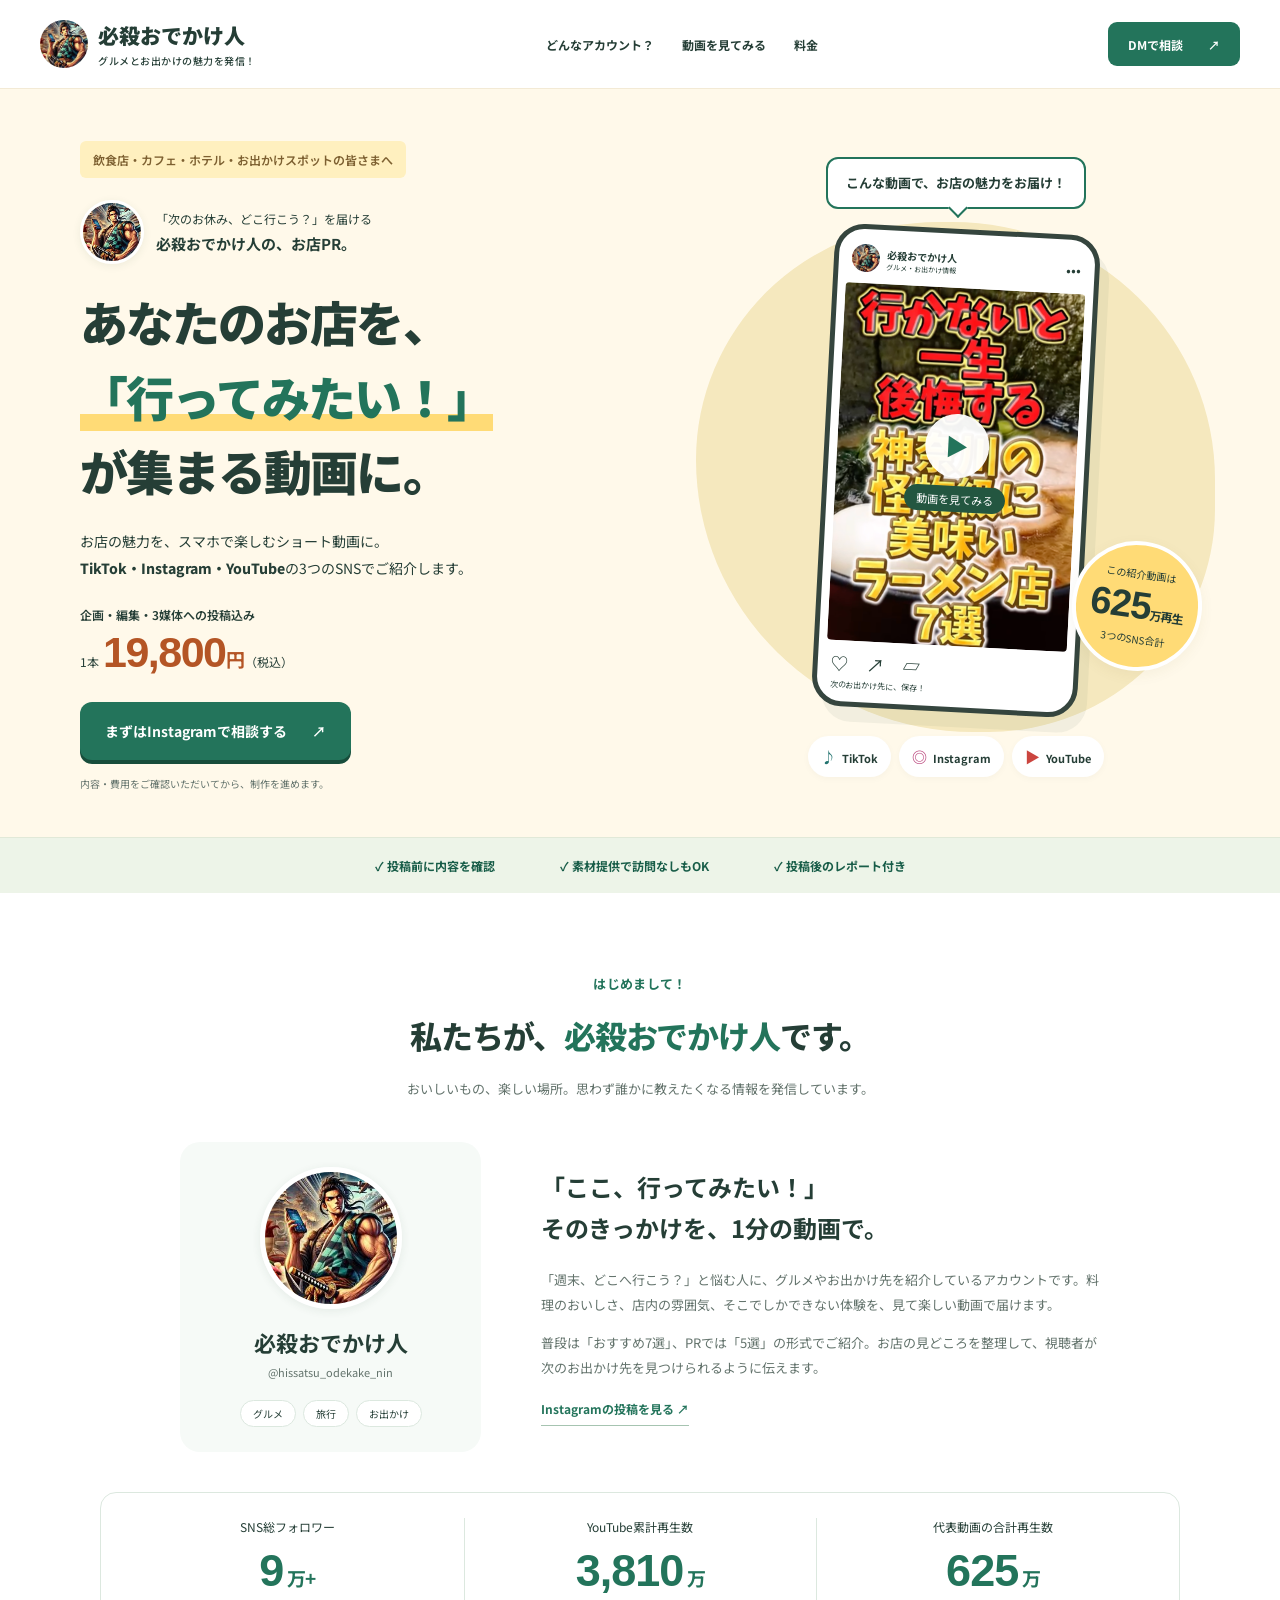
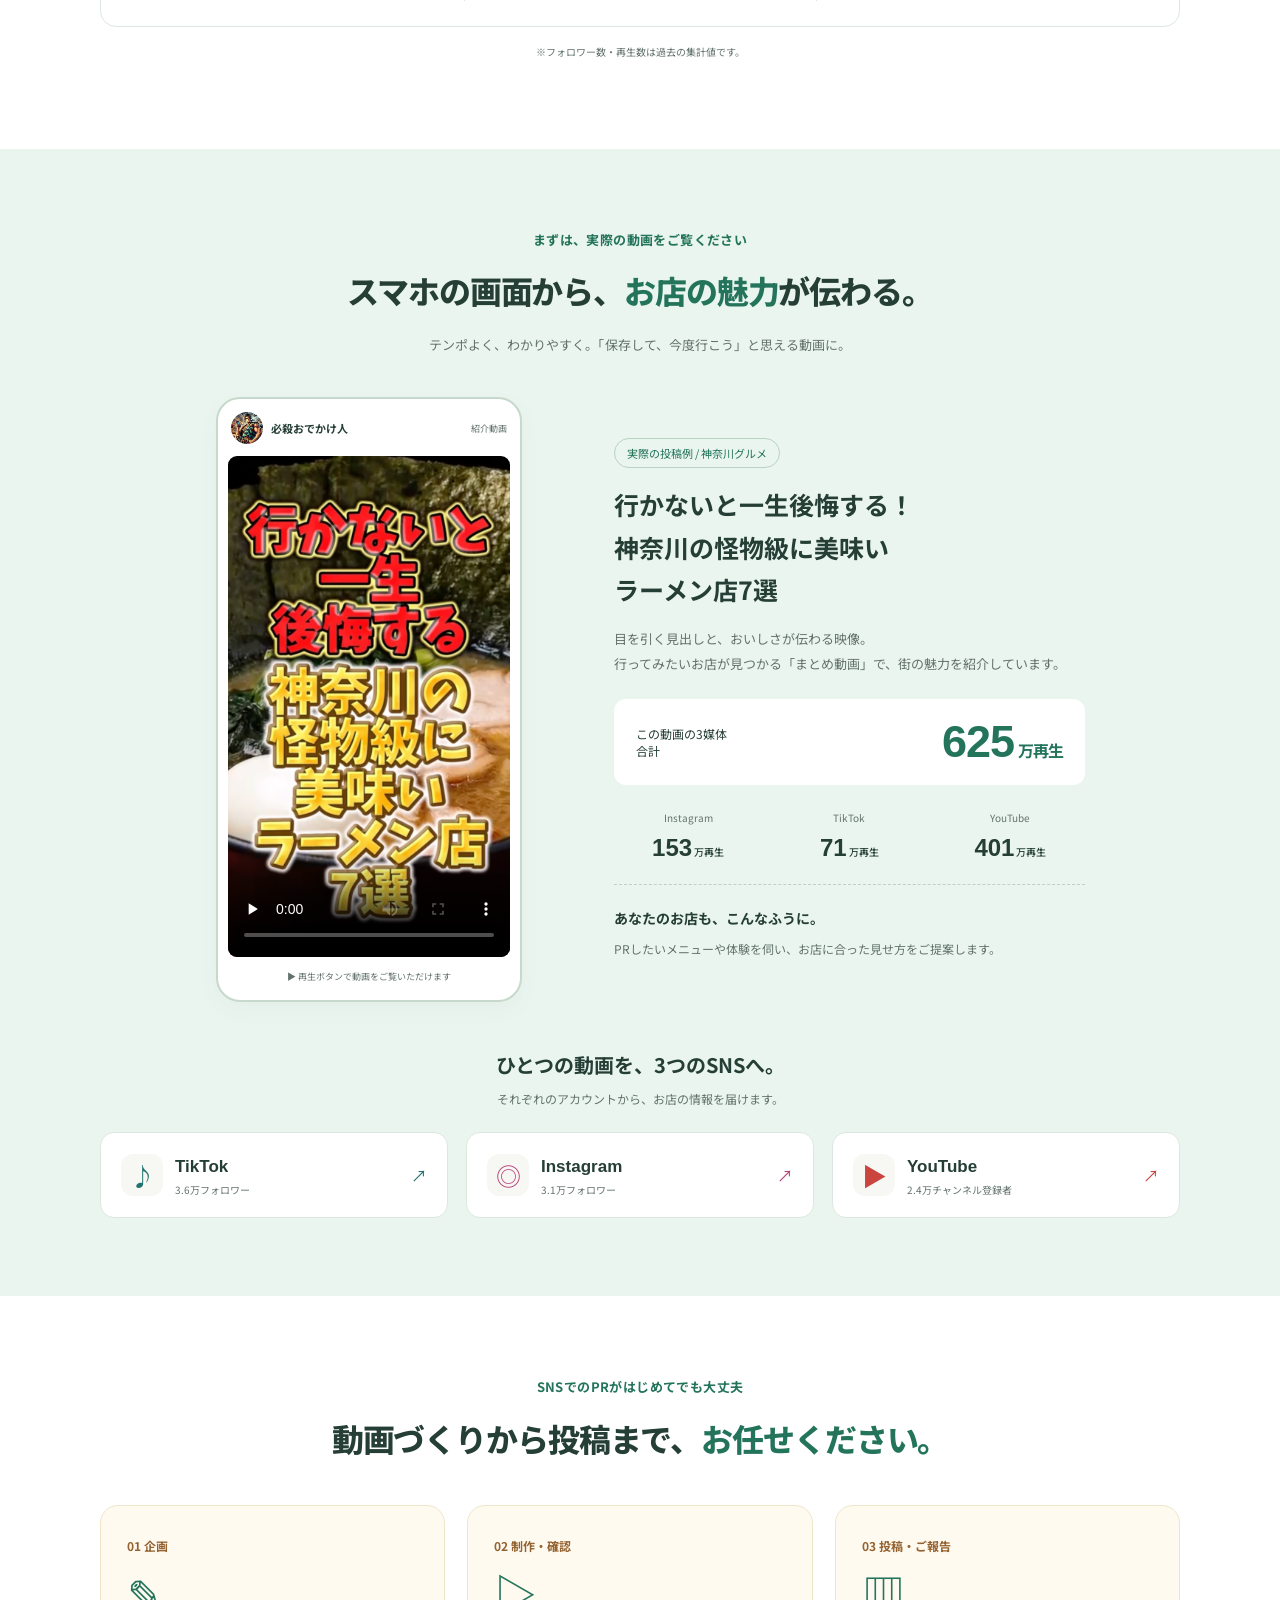
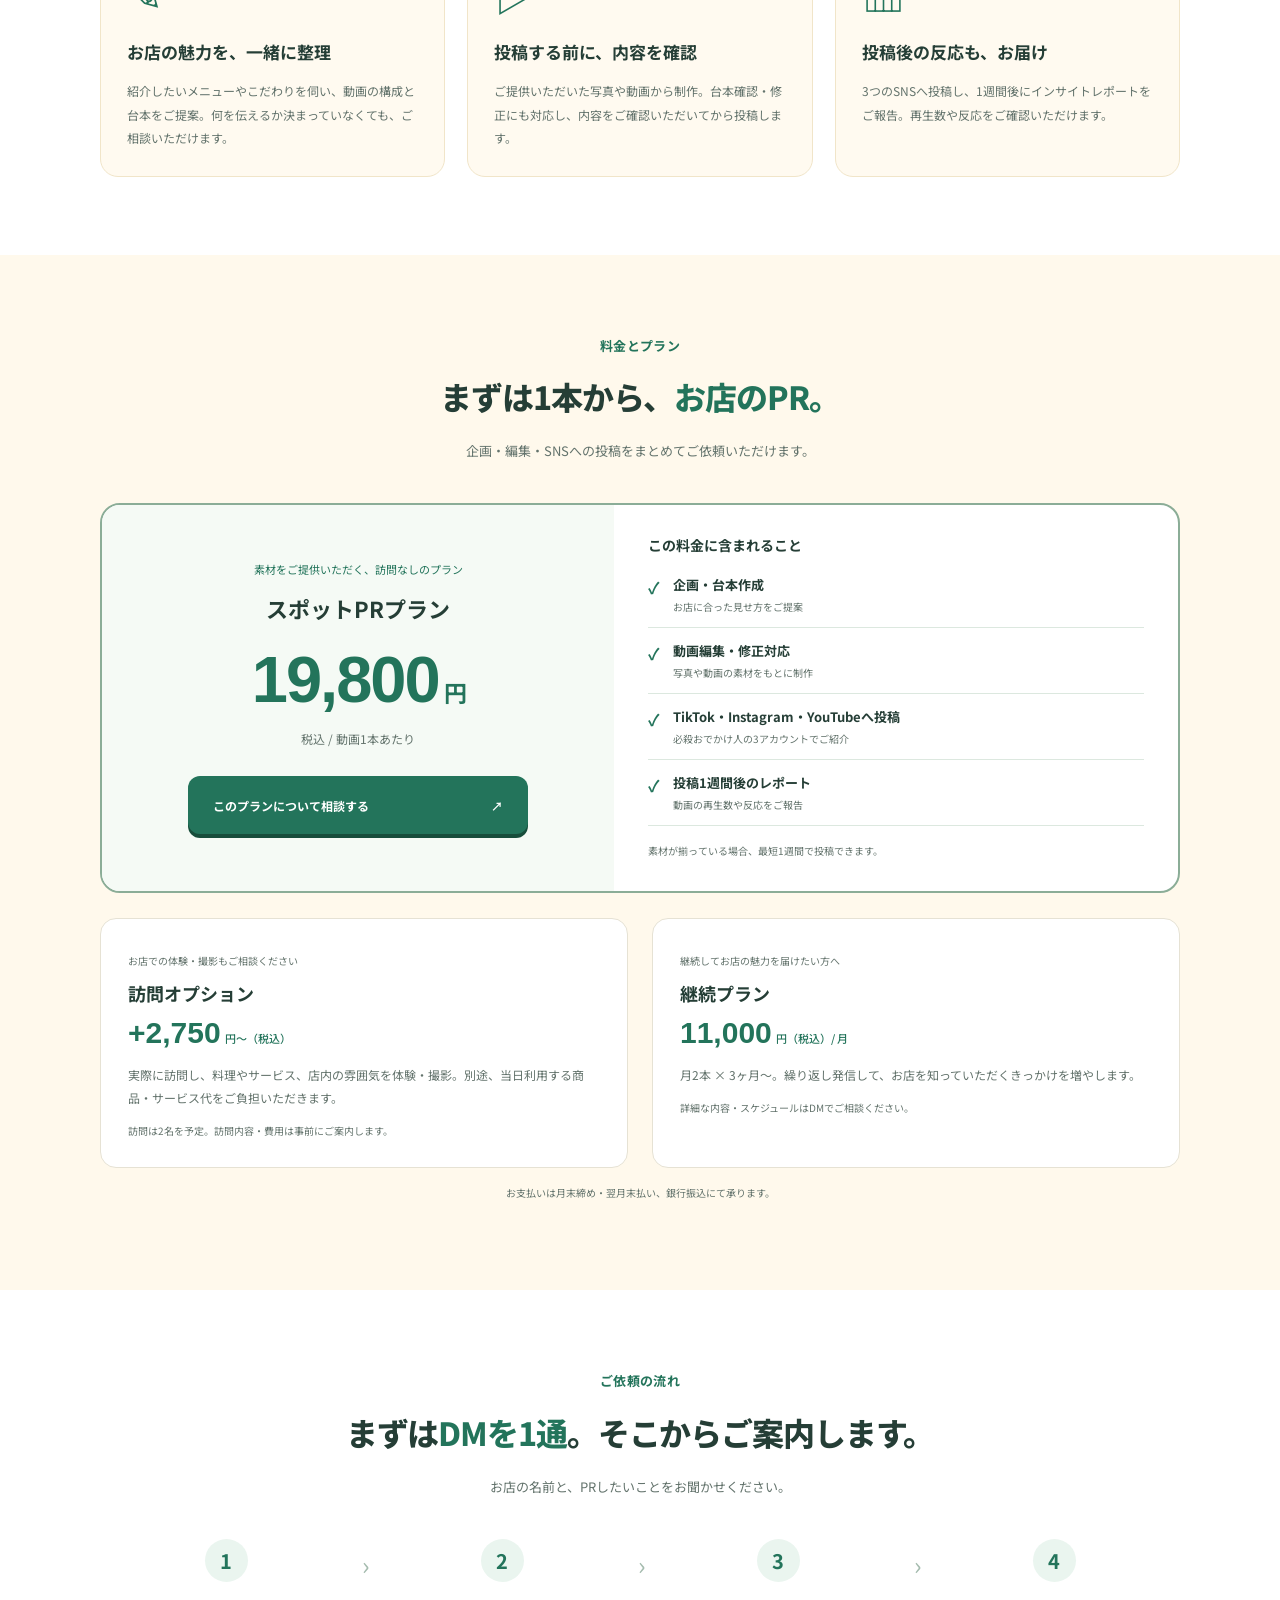
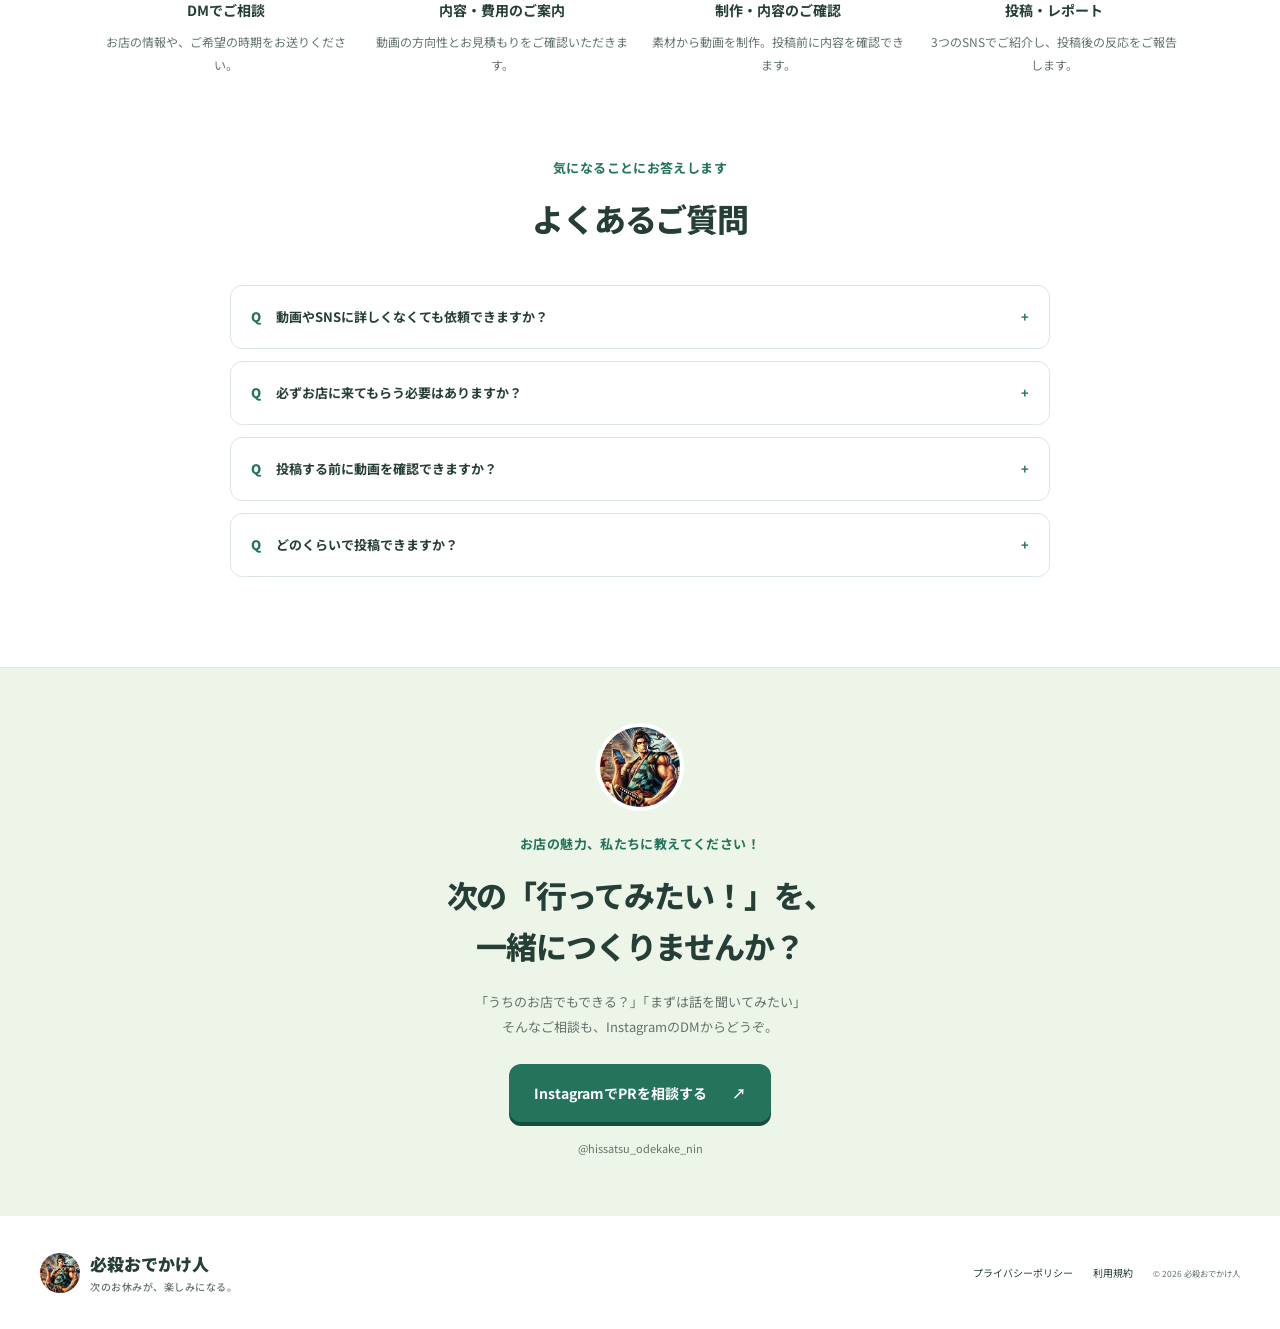
==== commit 1f2b0141: "Make PR site brighter and easier to understand" ====
--- a/index.html
+++ b/index.html
@@ -1,14 +1,94 @@
 <!DOCTYPE html>
-<html lang="ja"><head><meta charset="UTF-8"><meta name="viewport" content="width=device-width, initial-scale=1"><title>必殺おでかけ人 | 「行きたい」をつくるPR動画制作</title><meta name="description" content="あなたのお店の魅力を、次の「行きたい」へ。必殺おでかけ人のPR動画制作。企画・編集・3媒体への投稿まで、1本19,800円（税込）。"><meta name="robots" content="noindex,nofollow,noarchive"><meta property="og:title" content="必殺おでかけ人 | 「行きたい」をつくるPR動画制作"><meta property="og:description" content="企画・編集・3媒体への投稿まで、1本19,800円（税込）。"><meta property="og:type" content="website"><meta property="og:image" content="https://odekake-nin.github.io/assets/og-preview.png"><meta name="twitter:card" content="summary_large_image"><link rel="icon" href="assets/favicon-round.svg"><link rel="apple-touch-icon" href="apple-touch-icon.png"><link rel="preconnect" href="https://fonts.googleapis.com"><link href="https://fonts.googleapis.com/css2?family=Barlow+Condensed:wght@600;700;800&family=Noto+Sans+JP:wght@400;500;600;700;800;900&display=swap" rel="stylesheet"><link rel="stylesheet" href="style.css"></head>
-<body><a class="skip" href="#main">本文へスキップ</a>
-<header class="header"><a class="brand" href="#" aria-label="必殺おでかけ人 トップ"><img src="assets/odesake-icon.jpeg" width="42" height="42" alt=""><span>必殺おでかけ人<small>ODEKAKE MEDIA / PR PRODUCTION</small></span></a><nav aria-label="メインナビゲーション"><a href="#about">私たちについて</a><a href="#works">制作実績</a><a href="#pricing">料金プラン</a></nav><a class="header-cta" href="https://www.instagram.com/hissatsu_odekake_nin/" target="_blank" rel="noopener">PRを相談する <span>↗</span></a></header>
-<main id="main"><section class="hero"><div class="hero-photo" role="img" aria-label="温かな照明が広がるレストランのイメージ"></div><div class="hero-shade"></div><div class="hero-content"><p class="eyebrow"><i></i> MAKE YOUR NEXT “LET’S GO.”</p><h1>その魅力を、<br>次の<span>「行きたい」</span>へ。</h1><p class="hero-description">まだ出会っていないお客様に、あなたのお店を。<br>心が動くショート動画で、街の魅力を届けます。</p><div class="hero-actions"><a class="button orange" href="https://www.instagram.com/hissatsu_odekake_nin/" target="_blank" rel="noopener">お店のPRを相談する <span>↗</span></a><a class="text-link" href="#works">制作実績を見る <span>↓</span></a></div><p class="hero-small">飲食店 / カフェ / ホテル / お出かけスポット</p></div><div class="hero-bottom"><span>GOOD PLACES. GREAT STORIES.</span><span>SCROLL TO EXPLORE ↓</span></div><a class="hero-price" href="#pricing"><span>企画・編集・3媒体への投稿</span><strong><small>¥</small>19,800<em>税込 / 1本</em></strong><span>PR動画を、もっと身近に。 <b>↗</b></span></a></section>
-<div class="platform-strip"><span>ONE STORY. <b>THREE PLATFORMS.</b></span><div><span>TikTok</span><span>Instagram</span><span>YouTube</span></div></div>
-<section class="section about" id="about"><div><p class="eyebrow orange-text">01 — ABOUT US</p><h2>いいお店には、<br>もっと<span class="accent">出会い</span>がある。</h2></div><div class="about-copy"><p class="lead">何気ないスクロールを、<br>週末の楽しみに変えていく。</p><p>必殺おでかけ人は、「週末、どこへ行こう？」に、たった1分の動画でひらめきを届けるお出かけメディアです。</p><p>料理のおいしさも、空間の心地よさも、その場所ならではの体験も。お店の魅力を見つけ、思わず「ここに行きたい！」と感じる動画に。企画から投稿後のレポートまで、一緒に取り組みます。</p><div class="tags"><span>飲食店・カフェ</span><span>ホテル・宿泊施設</span><span>観光・お出かけ</span></div></div></section>
-<section class="numbers section" aria-label="メディア実績"><div><span>SOCIAL COMMUNITY</span><strong>9<small>万+</small></strong><p>SNS総フォロワー</p></div><div><span>TOTAL YOUTUBE VIEWS</span><strong>3,810<small>万</small></strong><p>YouTube累計再生数</p></div><div><span>ONE VIDEO, BIG IMPACT</span><strong>625<small>万</small></strong><p>代表動画の3媒体合計再生数</p></div><p class="data-note">※フォロワー数・再生数は過去の集計値です。</p></section>
-<section class="works dark" id="works"><div class="section"><div class="section-heading"><div><p class="eyebrow orange-text">02 — SELECTED WORK</p><h2>「行きたい」を生む、<br>1分の力。</h2></div><p>伝えるだけで終わらない。<br>保存したくなる、誰かに教えたくなる動画を。</p></div><div class="work-grid"><div class="video-wrap"><video controls playsinline preload="none" poster="assets/kanagawa-monster-ramen-7-poster.png" aria-label="神奈川のラーメン店7選の紹介動画"><source src="assets/kanagawa-monster-ramen-7.mp4" type="video/mp4">お使いのブラウザでは動画を再生できません。</video><span class="video-tag">PLAY OUR WORK ↗</span></div><div class="work-copy"><p class="eyebrow">FOOD / KANAGAWA</p><h3>神奈川の、<br>怪物級に美味い<br>ラーメン店7選。</h3><p>おいしさが伝わる映像と、最後まで見たくなる構成。街の魅力を、3つのSNSから届けています。</p><div class="work-total"><span>TOTAL VIEWS</span><strong>6,250,000<span>+</span></strong></div><div class="view-grid"><div><span>Instagram</span><b>153<small>万再生</small></b></div><div><span>TikTok</span><b>71<small>万再生</small></b></div><div><span>YouTube</span><b>401<small>万再生</small></b></div></div><p class="work-note">通常投稿は「7選」、PRでは「5選」で魅力を紹介。<br>見どころを絞って、自然に伝わる動画に仕上げます。</p></div></div><div class="social-links"><a href="https://www.tiktok.com/@hissatsu_odekake_nin" target="_blank" rel="noopener"><span>TikTok <small>3.6万フォロワー</small></span>↗</a><a href="https://www.instagram.com/hissatsu_odekake_nin/" target="_blank" rel="noopener"><span>Instagram <small>3.1万フォロワー</small></span>↗</a><a href="https://youtube.com/@hissatsu_odekake_nin" target="_blank" rel="noopener"><span>YouTube <small>2.4万チャンネル登録者</small></span>↗</a></div></div></section>
-<section class="section service"><div class="section-heading"><div><p class="eyebrow orange-text">03 — WHAT WE DO</p><h2>魅力の発見から、<br>届いた、その先まで。</h2></div><p>何をつくればいいかわからなくても大丈夫。<br>お店に合った見せ方から、ご提案します。</p></div><div class="service-grid"><article><span class="service-number">01 / PLAN</span><div class="service-icon">✳</div><h3>お店らしさを、見つける。</h3><p>目的や強みをヒアリング。料理・空間・体験の魅力を整理して、動画の構成と台本をつくります。</p></article><article><span class="service-number">02 / CREATE</span><div class="service-icon">▷</div><h3>心が動く、動画にする。</h3><p>お持ちの素材を、SNSに合うテンポで編集。台本確認・修正にも対応。訪問撮影もご相談いただけます。</p></article><article><span class="service-number">03 / DELIVER</span><div class="service-icon">↗</div><h3>3つのSNSから、届ける。</h3><p>TikTok・Instagram・YouTubeへ同時投稿。投稿1週間後にはインサイトレポートで反応をご報告します。</p></article></div></section>
-<section class="pricing" id="pricing"><div class="section"><div class="section-heading"><div><p class="eyebrow orange-text">04 — PRICING</p><h2>まずは1本。<br>新しい出会いを。</h2></div><p>必要な制作と発信を、ひとつのプランに。<br>はじめてのPRも、気軽にご相談ください。</p></div><div class="price-card"><div class="price-main"><span class="plan-label">SPOT PR PLAN</span><h3>スポットPRプラン</h3><div class="price"><span>¥</span>19,800</div><p class="price-unit">税込 / 動画1本あたり</p><a class="button orange" href="https://www.instagram.com/hissatsu_odekake_nin/" target="_blank" rel="noopener">このプランで相談する <span>↗</span></a></div><div class="price-includes"><p class="eyebrow">WHAT’S INCLUDED</p><ul><li><span>企画・台本作成</span><small>お店の魅力に合わせた構成をご提案</small></li><li><span>動画編集・修正対応</span><small>ご提供素材をもとにショート動画を制作</small></li><li><span>3プラットフォーム同時投稿</span><small>TikTok / Instagram / YouTube</small></li><li><span>投稿後のインサイトレポート</span><small>投稿1週間後の反応をお届け</small></li></ul><p class="delivery">↗ 素材が揃っている場合、最短1週間で投稿</p></div></div><div class="options"><div><span>CONTINUOUS</span><h3>継続プラン</h3><strong>11,000<small>円（税込）/ 月</small></strong><p>月2本 × 3ヶ月〜。継続的な発信で、認知を育てます。</p></div><div><span>ON-SITE OPTION</span><h3>訪問オプション</h3><strong>+2,750<small>円〜（税込）</small></strong><p>実際に訪問・体験し、お店の魅力をリアルに伝えます。</p></div></div><p class="pricing-note">お支払い：月末締め・翌月末払い / 銀行振込。訪問の内容・費用は事前にご相談のうえ決定します。</p></div></section>
-<section class="section flow" id="flow"><div><p class="eyebrow orange-text">05 — HOW IT WORKS</p><h2>はじまりは、<br>ひとつのDMから。</h2><p>お店の名前と、PRしたいこと。<br>まずはそれだけで大丈夫です。</p></div><ol><li><span>01</span><div><h3>Instagramでご相談</h3><p>お店の情報やご希望の時期をDMでお送りください。</p></div></li><li><span>02</span><div><h3>内容のご提案・お見積もり</h3><p>動画の方向性、スケジュール、費用をご案内します。</p></div></li><li><span>03</span><div><h3>素材のご提供・制作</h3><p>素材をもとに編集。必要に応じて訪問撮影にも対応します。</p></div></li><li><span>04</span><div><h3>内容確認・3媒体へ投稿</h3><p>動画をご確認いただいた後、各SNSへ投稿します。</p></div></li><li><span>05</span><div><h3>レポート・ご請求</h3><p>投稿後の反応をご報告。月末締め・翌月末払いです。</p></div></li></ol></section>
-<section class="contact"><div class="section"><p class="eyebrow">LET’S MAKE THEM WANT TO GO.</p><h2>あなたのお店の、<br>次のファンをつくろう。</h2><p>その魅力を、まだ知らない誰かへ。<br>PRのご相談は、InstagramのDMから。</p><a class="button black" href="https://www.instagram.com/hissatsu_odekake_nin/" target="_blank" rel="noopener">InstagramでPRを相談する <span>↗</span></a><span class="contact-handle">@hissatsu_odekake_nin</span></div><span class="contact-type" aria-hidden="true">LET’S GO.</span></section></main>
-<footer><a class="brand" href="#"><img src="assets/odesake-icon.jpeg" width="36" height="36" alt=""><span>必殺おでかけ人<small>GOOD PLACES. GREAT STORIES.</small></span></a><div><a href="privacy.html">プライバシーポリシー</a><a href="terms.html">利用規約</a><small>© 2026 必殺おでかけ人</small></div></footer><div class="mobile-cta"><span>PR動画制作 <b>¥19,800</b><small>税込</small></span><a href="https://www.instagram.com/hissatsu_odekake_nin/" target="_blank" rel="noopener">DMで相談 ↗</a></div></body></html>
+<html lang="ja">
+<head>
+  <meta charset="UTF-8">
+  <meta name="viewport" content="width=device-width, initial-scale=1">
+  <title>必殺おでかけ人 | あなたのお店を、3つのSNSでご紹介！</title>
+  <meta name="description" content="お出かけメディア「必殺おでかけ人」が、あなたのお店をショート動画でご紹介。TikTok・Instagram・YouTubeへの投稿まで、1本19,800円（税込）。">
+  <meta name="robots" content="noindex,nofollow,noarchive">
+  <meta property="og:title" content="必殺おでかけ人 | あなたのお店を、3つのSNSでご紹介！">
+  <meta property="og:description" content="企画・動画編集・3つのSNSへの投稿まで。PR動画1本19,800円（税込）。まずはInstagramのDMでご相談ください。">
+  <meta property="og:type" content="website">
+  <meta property="og:image" content="https://odekake-nin.github.io/assets/og-preview.png">
+  <meta name="twitter:card" content="summary_large_image">
+  <link rel="icon" href="assets/favicon-round.svg">
+  <link rel="apple-touch-icon" href="apple-touch-icon.png">
+  <link rel="preconnect" href="https://fonts.googleapis.com">
+  <link href="https://fonts.googleapis.com/css2?family=Noto+Sans+JP:wght@400;500;600;700;800;900&display=swap" rel="stylesheet">
+  <link rel="stylesheet" href="style.css?v=2">
+</head>
+<body>
+  <a class="skip" href="#main">本文へスキップ</a>
+  <header class="header">
+    <a class="brand" href="#" aria-label="必殺おでかけ人 トップ"><img src="assets/odesake-icon.jpeg" width="48" height="48" alt=""><span>必殺おでかけ人<small>グルメとお出かけの魅力を発信！</small></span></a>
+    <nav aria-label="メインナビゲーション"><a href="#about">どんなアカウント？</a><a href="#works">動画を見てみる</a><a href="#pricing">料金</a></nav>
+    <a class="button small" href="https://www.instagram.com/hissatsu_odekake_nin/" target="_blank" rel="noopener">DMで相談 <span>↗</span></a>
+  </header>
+  <main id="main">
+    <section class="hero">
+      <div class="hero-inner">
+        <div class="hero-copy">
+          <p class="hero-label">飲食店・カフェ・ホテル・お出かけスポットの皆さまへ</p>
+          <div class="account-intro"><img src="assets/odesake-icon.jpeg" alt="必殺おでかけ人のアカウントアイコン" width="64" height="64"><span>「次のお休み、どこ行こう？」を届ける<br><b>必殺おでかけ人の、お店PR。</b></span></div>
+          <h1>あなたのお店を、<br><span>「行ってみたい！」</span><br>が集まる動画に。</h1>
+          <p class="hero-description">お店の魅力を、スマホで楽しむショート動画に。<br><b>TikTok・Instagram・YouTube</b>の<br class="mobile-break">3つのSNSでご紹介します。</p>
+          <div class="hero-price"><span>企画・編集・3媒体への投稿込み</span><p><small>1本</small> <strong>19,800</strong><b>円</b><small>（税込）</small></p></div>
+          <a class="button" href="https://www.instagram.com/hissatsu_odekake_nin/" target="_blank" rel="noopener">まずはInstagramで相談する <span>↗</span></a>
+          <p class="cta-note">内容・費用をご確認いただいてから、制作を進めます。</p>
+        </div>
+        <div class="hero-visual">
+          <p class="speech">こんな動画で、お店の魅力をお届け！</p>
+          <a class="phone" href="#works" aria-label="紹介動画と実績を見る">
+            <div class="phone-top"><img src="assets/odesake-icon.jpeg" width="28" height="28" alt=""><span>必殺おでかけ人<small>グルメ・お出かけ情報</small></span><b>•••</b></div>
+            <div class="phone-image"><img src="assets/kanagawa-monster-ramen-7-poster.png" width="764" height="1406" alt="実際の投稿：神奈川の怪物級に美味いラーメン店7選"><span class="play">▶<small>動画を見てみる</small></span></div>
+            <div class="phone-bottom"><span>♡　↗　▱</span><small>次のお出かけ先に、保存！</small></div>
+          </a>
+          <div class="visual-badge"><span>この紹介動画は</span><strong>625<small>万再生</small></strong><span>3つのSNS合計</span></div>
+          <div class="sns-pills"><span class="tiktok"><b>♪</b> TikTok</span><span class="instagram"><b>◎</b> Instagram</span><span class="youtube"><b>▶</b> YouTube</span></div>
+        </div>
+      </div>
+      <div class="trust-strip"><span>✓ 投稿前に内容を確認</span><span>✓ 素材提供で訪問なしもOK</span><span>✓ 投稿後のレポート付き</span></div>
+    </section>
+
+    <section class="section about" id="about">
+      <div class="section-title"><p class="kicker">はじめまして！</p><h2>私たちが、<span>必殺おでかけ人</span>です。</h2><p>おいしいもの、楽しい場所。<br class="mobile-break">思わず誰かに教えたくなる情報を発信しています。</p></div>
+      <div class="about-grid">
+        <div class="profile"><img src="assets/odesake-icon.jpeg" alt="スマホを持った必殺おでかけ人のキャラクター" width="160" height="160"><h3>必殺おでかけ人</h3><p>@hissatsu_odekake_nin</p><div class="tags"><span>グルメ</span><span>旅行</span><span>お出かけ</span></div></div>
+        <div class="about-copy"><h3>「ここ、行ってみたい！」<br>そのきっかけを、1分の動画で。</h3><p>「週末、どこへ行こう？」と悩む人に、グルメやお出かけ先を紹介しているアカウントです。料理のおいしさ、店内の雰囲気、そこでしかできない体験を、見て楽しい動画で届けます。</p><p>普段は「おすすめ7選」、PRでは「5選」の形式でご紹介。お店の見どころを整理して、視聴者が次のお出かけ先を見つけられるように伝えます。</p><a class="text-link" href="https://www.instagram.com/hissatsu_odekake_nin/" target="_blank" rel="noopener">Instagramの投稿を見る ↗</a></div>
+      </div>
+      <div class="stats"><div><span>SNS総フォロワー</span><strong>9<small>万+</small></strong></div><div><span>YouTube累計再生数</span><strong>3,810<small>万</small></strong></div><div><span>代表動画の合計再生数</span><strong>625<small>万</small></strong></div></div>
+      <p class="note center">※フォロワー数・再生数は過去の集計値です。</p>
+    </section>
+
+    <section class="works" id="works"><div class="section">
+      <div class="section-title"><p class="kicker">まずは、実際の動画をご覧ください</p><h2>スマホの画面から、<br class="mobile-break"><span>お店の魅力</span>が伝わる。</h2><p>テンポよく、わかりやすく。「保存して、今度行こう」と思える動画に。</p></div>
+      <div class="work-grid">
+        <div class="video-frame"><div class="video-account"><img src="assets/odesake-icon.jpeg" alt="" width="32" height="32"><b>必殺おでかけ人</b><span>紹介動画</span></div><video controls playsinline preload="none" poster="assets/kanagawa-monster-ramen-7-poster.png" aria-label="神奈川のラーメン店7選の紹介動画"><source src="assets/kanagawa-monster-ramen-7.mp4" type="video/mp4">お使いのブラウザでは動画を再生できません。</video><p>▶ 再生ボタンで動画をご覧いただけます</p></div>
+        <div class="work-copy"><span class="topic">実際の投稿例 / 神奈川グルメ</span><h3>行かないと一生後悔する！<br>神奈川の怪物級に美味い<br>ラーメン店7選</h3><p>目を引く見出しと、おいしさが伝わる映像。<br>行ってみたいお店が見つかる「まとめ動画」で、街の魅力を紹介しています。</p><div class="result"><span>この動画の3媒体合計</span><strong>625<small>万再生</small></strong></div><div class="view-grid"><div><span>Instagram</span><b>153<small>万再生</small></b></div><div><span>TikTok</span><b>71<small>万再生</small></b></div><div><span>YouTube</span><b>401<small>万再生</small></b></div></div><div class="friendly-note"><b>あなたのお店も、こんなふうに。</b><p>PRしたいメニューや体験を伺い、お店に合った見せ方をご提案します。</p></div></div>
+      </div>
+      <div class="platform-heading"><h3>ひとつの動画を、3つのSNSへ。</h3><p>それぞれのアカウントから、お店の情報を届けます。</p></div>
+      <div class="social-links"><a class="tiktok" href="https://www.tiktok.com/@hissatsu_odekake_nin" target="_blank" rel="noopener"><i>♪</i><span><b>TikTok</b><small>3.6万フォロワー</small></span><em>↗</em></a><a class="instagram" href="https://www.instagram.com/hissatsu_odekake_nin/" target="_blank" rel="noopener"><i>◎</i><span><b>Instagram</b><small>3.1万フォロワー</small></span><em>↗</em></a><a class="youtube" href="https://youtube.com/@hissatsu_odekake_nin" target="_blank" rel="noopener"><i>▶</i><span><b>YouTube</b><small>2.4万チャンネル登録者</small></span><em>↗</em></a></div>
+    </div></section>
+
+    <section class="section service">
+      <div class="section-title"><p class="kicker">SNSでのPRがはじめてでも大丈夫</p><h2>動画づくりから投稿まで、<br class="mobile-break"><span>お任せください。</span></h2></div>
+      <div class="service-grid"><article><span class="step-label">01 企画</span><div class="service-icon" aria-hidden="true">✎</div><h3>お店の魅力を、一緒に整理</h3><p>紹介したいメニューやこだわりを伺い、動画の構成と台本をご提案。何を伝えるか決まっていなくても、ご相談いただけます。</p></article><article><span class="step-label">02 制作・確認</span><div class="service-icon" aria-hidden="true">▷</div><h3>投稿する前に、内容を確認</h3><p>ご提供いただいた写真や動画から制作。台本確認・修正にも対応し、内容をご確認いただいてから投稿します。</p></article><article><span class="step-label">03 投稿・ご報告</span><div class="service-icon" aria-hidden="true">▥</div><h3>投稿後の反応も、お届け</h3><p>3つのSNSへ投稿し、1週間後にインサイトレポートをご報告。再生数や反応をご確認いただけます。</p></article></div>
+    </section>
+
+    <section class="pricing" id="pricing"><div class="section">
+      <div class="section-title"><p class="kicker">料金とプラン</p><h2>まずは1本から、<span>お店のPR。</span></h2><p>企画・編集・SNSへの投稿をまとめてご依頼いただけます。</p></div>
+      <div class="price-card"><div class="price-main"><span class="plan-label">素材をご提供いただく、訪問なしのプラン</span><h3>スポットPRプラン</h3><div class="price">19,800<span>円</span></div><p class="price-unit">税込 / 動画1本あたり</p><a class="button" href="https://www.instagram.com/hissatsu_odekake_nin/" target="_blank" rel="noopener">このプランについて相談する <span>↗</span></a></div><div class="price-includes"><h4>この料金に含まれること</h4><ul><li><span>企画・台本作成</span><small>お店に合った見せ方をご提案</small></li><li><span>動画編集・修正対応</span><small>写真や動画の素材をもとに制作</small></li><li><span>TikTok・Instagram・YouTubeへ投稿</span><small>必殺おでかけ人の3アカウントでご紹介</small></li><li><span>投稿1週間後のレポート</span><small>動画の再生数や反応をご報告</small></li></ul><p class="delivery">素材が揃っている場合、最短1週間で投稿できます。</p></div></div>
+      <div class="options"><article><span class="option-label">お店での体験・撮影もご相談ください</span><h3>訪問オプション</h3><strong>+2,750<small>円〜（税込）</small></strong><p>実際に訪問し、料理やサービス、店内の雰囲気を体験・撮影。別途、当日利用する商品・サービス代をご負担いただきます。</p><p class="note">訪問は2名を予定。訪問内容・費用は事前にご案内します。</p></article><article><span class="option-label">継続してお店の魅力を届けたい方へ</span><h3>継続プラン</h3><strong>11,000<small>円（税込）/ 月</small></strong><p>月2本 × 3ヶ月〜。繰り返し発信して、お店を知っていただくきっかけを増やします。</p><p class="note">詳細な内容・スケジュールはDMでご相談ください。</p></article></div>
+      <p class="note center">お支払いは月末締め・翌月末払い、銀行振込にて承ります。</p>
+    </div></section>
+
+    <section class="section flow" id="flow"><div class="section-title"><p class="kicker">ご依頼の流れ</p><h2>まずは<span>DMを1通</span>。<br class="mobile-break">そこからご案内します。</h2><p>お店の名前と、PRしたいことをお聞かせください。</p></div><ol><li><b>1</b><h3>DMでご相談</h3><p>お店の情報や、ご希望の時期をお送りください。</p></li><li><b>2</b><h3>内容・費用のご案内</h3><p>動画の方向性とお見積もりをご確認いただきます。</p></li><li><b>3</b><h3>制作・内容のご確認</h3><p>素材から動画を制作。投稿前に内容を確認できます。</p></li><li><b>4</b><h3>投稿・レポート</h3><p>3つのSNSでご紹介し、投稿後の反応をご報告します。</p></li></ol></section>
+
+    <section class="faq section"><div class="section-title"><p class="kicker">気になることにお答えします</p><h2>よくあるご質問</h2></div><details><summary>動画やSNSに詳しくなくても依頼できますか？</summary><p>はい。紹介したい内容を伺い、企画・台本から動画編集・投稿まで対応します。まずはお店のことをお聞かせください。</p></details><details><summary>必ずお店に来てもらう必要はありますか？</summary><p>訪問なしでも制作できます。店舗様からご提供いただく写真・動画・店舗情報をもとに制作します。訪問しての体験・撮影をご希望の場合は、訪問オプションをご相談ください。</p></details><details><summary>投稿する前に動画を確認できますか？</summary><p>はい。台本確認・修正に対応し、動画の内容をご確認いただいたうえで投稿します。</p></details><details><summary>どのくらいで投稿できますか？</summary><p>素材が揃っている場合、最短1週間で投稿まで対応します。訪問の有無や制作内容によって異なるため、ご希望の時期をDMでお知らせください。</p></details></section>
+
+    <section class="contact"><div class="section"><img src="assets/odesake-icon.jpeg" width="88" height="88" alt="必殺おでかけ人"><p class="kicker">お店の魅力、私たちに教えてください！</p><h2>次の「行ってみたい！」を、<br>一緒につくりませんか？</h2><p>「うちのお店でもできる？」「まずは話を聞いてみたい」<br>そんなご相談も、InstagramのDMからどうぞ。</p><a class="button" href="https://www.instagram.com/hissatsu_odekake_nin/" target="_blank" rel="noopener">InstagramでPRを相談する <span>↗</span></a><span class="contact-handle">@hissatsu_odekake_nin</span></div></section>
+  </main>
+  <footer><a class="brand" href="#"><img src="assets/odesake-icon.jpeg" width="40" height="40" alt=""><span>必殺おでかけ人<small>次のお休みが、楽しみになる。</small></span></a><div><a href="privacy.html">プライバシーポリシー</a><a href="terms.html">利用規約</a><small>© 2026 必殺おでかけ人</small></div></footer>
+  <div class="mobile-cta"><span>PR動画1本 <b>19,800<small>円・税込</small></b></span><a href="https://www.instagram.com/hissatsu_odekake_nin/" target="_blank" rel="noopener">Instagramで相談 ↗</a></div>
+</body>
+</html>
--- a/style.css
+++ b/style.css
@@ -1,6 +1,8 @@
-:root{--ink:#20221e;--paper:#f7f6f0;--orange:#fa6034;--muted:#686962;--line:#d9dad2;--display:'Barlow Condensed',Impact,sans-serif}*{box-sizing:border-box}html{scroll-behavior:smooth;scroll-padding-top:100px}body{margin:0;background:var(--paper);color:var(--ink);font-family:'Noto Sans JP',sans-serif;-webkit-font-smoothing:antialiased}a{color:inherit;text-decoration:none}button,a{-webkit-tap-highlight-color:transparent}a:focus-visible,video:focus-visible{outline:3px solid var(--orange);outline-offset:5px}p{line-height:1.95}img{max-width:100%}.skip{position:fixed;top:-70px;left:16px;z-index:100;background:white;padding:12px}.skip:focus{top:12px}.header{height:92px;display:flex;align-items:center;justify-content:space-between;padding:0 4.6%;background:var(--paper);gap:24px}.brand{display:flex;align-items:center;gap:12px;font-weight:900;font-size:21px;white-space:nowrap}.brand img{border-radius:50%;object-fit:cover}.brand small{display:block;font-family:var(--display);font-size:10px;letter-spacing:1.3px;margin-top:3px}.header nav{display:flex;gap:32px;font-size:12px;font-weight:700}.header nav a:hover{color:#c83e19}.header-cta{background:var(--ink);color:white;padding:15px 22px;font-size:13px;font-weight:700}.header-cta span{margin-left:20px}.hero{position:relative;min-height:690px;color:white;isolation:isolate;background:#25261f}.hero-photo,.hero-shade{position:absolute;inset:0;z-index:-1}.hero-photo{background:url('assets/restaurant.jpg') center 57%/cover}.hero-shade{background:linear-gradient(90deg,rgba(12,20,16,.86),rgba(12,20,16,.3)),linear-gradient(0deg,rgba(12,20,16,.4),transparent 60%)}.hero-content{max-width:1440px;margin:auto;padding:86px 6% 135px}.eyebrow{font-family:var(--display);font-size:14px;letter-spacing:2px;font-weight:600;margin:0 0 28px}.eyebrow i{display:inline-block;width:7px;height:7px;background:var(--orange);border-radius:50%;margin-right:10px;vertical-align:2px}h1{font-size:clamp(40px,4.7vw,72px);font-weight:900;letter-spacing:-.055em;line-height:1.5;margin:0 0 25px}h1 span{color:#ff855f}.hero-description{font-size:15px;font-weight:500;line-height:2.1}.hero-actions{display:flex;gap:30px;align-items:center;margin-top:30px}.button{display:inline-flex;align-items:center;justify-content:space-between;gap:38px;padding:20px 26px;font-size:14px;font-weight:700;transition:transform .2s,background .2s;min-height:58px}.button:hover{transform:translateY(-3px)}.orange{background:var(--orange);color:var(--ink)}.orange:hover{background:#ff7954}.text-link{font-size:13px;border-bottom:1px solid #aaa;padding:15px 0}.text-link span{margin-left:24px}.hero-small{font-size:11px;letter-spacing:1px;color:#deded3;margin:24px 0 0}.hero-bottom{position:absolute;bottom:28px;left:6%;right:6%;display:flex;justify-content:space-between;font-family:var(--display);letter-spacing:2px;font-size:11px}.hero-price{position:absolute;right:6%;bottom:96px;width:244px;padding:24px;background:var(--paper);color:var(--ink);transform:rotate(3deg);box-shadow:8px 8px 0 #0003;transition:transform .2s}.hero-price:hover{transform:rotate(0)}.hero-price>span{font-size:11px;display:block}.hero-price strong{font-family:var(--display);font-size:56px;display:block;line-height:1.2;margin:8px 0 16px}.hero-price strong small{font-size:26px;margin-right:4px}.hero-price em{font:normal 10px 'Noto Sans JP',sans-serif;display:block;text-align:right}.hero-price>span:last-child{border-top:1px solid var(--line);padding-top:13px}.hero-price b{float:right;font-size:20px}.platform-strip{display:flex;justify-content:space-between;align-items:center;background:var(--orange);padding:22px 6%;gap:20px;font-family:var(--display);font-size:18px;letter-spacing:1px}.platform-strip>div{display:flex;gap:48px;font-family:Arial,sans-serif;font-weight:700;font-size:20px;letter-spacing:-.5px}.section{max-width:1280px;padding:105px 60px;margin:0 auto}h2{font-size:clamp(30px,3.1vw,46px);font-weight:800;letter-spacing:-.04em;line-height:1.55;margin:0}h3{line-height:1.65}.orange-text{color:#c74725}.accent{position:relative;background:linear-gradient(transparent 76%,#fa603457 0)}.about{display:grid;grid-template-columns:1fr 1fr;gap:80px;padding-bottom:65px}.about-copy{font-size:14px;color:#55594f}.about-copy .lead{font-size:23px;font-weight:700;line-height:1.8;color:var(--ink);margin:0 0 24px}.tags{display:flex;flex-wrap:wrap;gap:8px;margin-top:26px}.tags span{border:1px solid var(--line);padding:7px 11px;font-size:11px;border-radius:2px}.numbers{display:grid;grid-template-columns:repeat(3,1fr);padding-top:0;padding-bottom:80px}.numbers>div{border-top:1px solid var(--line);padding:30px 0 24px}.numbers>div+div{padding-left:36px}.numbers>div>span{font-family:var(--display);font-size:12px;letter-spacing:1.5px;color:var(--muted)}.numbers strong{font-family:var(--display);font-size:78px;line-height:1.2;display:block;letter-spacing:-2px}.numbers strong small{font-family:'Noto Sans JP',sans-serif;font-size:28px;margin-left:5px}.numbers p{font-size:12px;margin:5px 0}.numbers .data-note{grid-column:1/-1;font-size:10px;color:var(--muted)}.dark{background:var(--ink);color:var(--paper)}.dark .orange-text{color:#ff8b64}.section-heading{display:flex;justify-content:space-between;align-items:end;gap:32px;margin-bottom:55px}.section-heading>p{font-size:13px;color:var(--muted);margin-bottom:6px}.dark .section-heading>p{color:#b7baae}.work-grid{display:grid;grid-template-columns:.85fr 1fr;gap:100px;align-items:center}.video-wrap{position:relative;max-width:350px;margin:auto;width:100%;background:#111;border:1px solid #5c6054;padding:9px;border-radius:8px;transform:rotate(-2deg)}video{width:100%;aspect-ratio:9/16;display:block;object-fit:cover;border-radius:3px}.video-tag{position:absolute;top:24px;left:-22px;background:var(--orange);color:var(--ink);padding:10px 18px;font-family:var(--display);font-size:13px;letter-spacing:1px;pointer-events:none}.work-copy h3{font-size:38px;line-height:1.5;letter-spacing:-1px;margin:0 0 20px}.work-copy>p{font-size:13px;color:#b7baae;max-width:400px}.work-copy .eyebrow{color:#ff8b64}.work-total{border-bottom:1px solid #55594d;padding:18px 0}.work-total>span{font:12px var(--display);letter-spacing:2px}.work-total strong{font:76px var(--display);display:block;letter-spacing:-1px}.work-total strong span{color:var(--orange)}.view-grid{display:grid;grid-template-columns:repeat(3,1fr);padding-top:22px;gap:12px}.view-grid span{font-size:11px;color:#b7baae}.view-grid b{font:34px var(--display);display:block}.view-grid small{font:10px 'Noto Sans JP',sans-serif;margin-left:3px}.work-copy .work-note{font-size:11px;margin-top:28px}.social-links{display:grid;grid-template-columns:repeat(3,1fr);gap:30px;margin-top:70px}.social-links a{display:flex;justify-content:space-between;align-items:center;border-top:1px solid #55594d;padding:24px 0;font:24px var(--display)}.social-links small{display:block;font:10px 'Noto Sans JP',sans-serif;color:#b7baae;margin-top:10px}.social-links a:hover{color:#ff8b64}.service-grid{display:grid;grid-template-columns:repeat(3,1fr);gap:40px}.service-grid article{border-top:1px solid var(--ink);padding-top:22px}.service-number{font:13px var(--display);letter-spacing:1px}.service-icon{color:#d94e28;font-size:55px;height:110px;display:flex;align-items:center}.service-grid h3{font-size:18px;margin:0 0 14px}.service-grid p{font-size:13px;color:var(--muted);margin:0}.pricing{background:#eeeee6}.price-card{display:grid;grid-template-columns:.95fr 1.2fr;background:var(--paper);border-top:4px solid var(--orange)}.price-main{padding:44px 50px;border-right:1px solid var(--line)}.plan-label{font:14px var(--display);letter-spacing:2px;color:#c74725}.price-main h3{font-size:22px;margin:12px 0 18px}.price{font:100px/.95 var(--display);letter-spacing:-2px;white-space:nowrap}.price>span{font-size:42px;margin-right:7px}.price-unit{font-size:12px;margin:14px 0 32px;color:var(--muted)}.price-main .button{width:100%;font-size:13px;padding:18px 22px}.price-includes{padding:42px 48px}.price-includes .eyebrow{font-size:12px;color:var(--muted);margin-bottom:15px}.price-includes ul{padding:0;list-style:none;margin:0}.price-includes li{position:relative;padding:13px 0 13px 28px;border-bottom:1px solid var(--line)}.price-includes li:before{content:'✓';position:absolute;left:0;color:#c74725;font-weight:700}.price-includes li span{display:block;font-size:14px;font-weight:700}.price-includes li small{display:block;font-size:11px;color:var(--muted);margin-top:5px}.delivery{font-size:11px;margin:20px 0 0}.options{display:grid;grid-template-columns:1fr 1fr;gap:40px;margin-top:35px}.options>div{border-bottom:1px solid #c9cbc0;padding:0 0 25px}.options>div>span{font:12px var(--display);letter-spacing:1.5px;color:var(--muted)}.options h3{font-size:16px;margin:8px 0}.options strong{font:36px var(--display)}.options small{font:11px 'Noto Sans JP',sans-serif;margin-left:6px}.options p,.pricing-note{font-size:11px;color:var(--muted)}.pricing-note{margin:24px 0 0}.flow{display:grid;grid-template-columns:.9fr 1.1fr;gap:70px}.flow>div>p:last-child{font-size:13px;color:var(--muted);margin-top:30px}.flow ol{list-style:none;padding:0;margin:0}.flow li{display:flex;gap:30px;border-bottom:1px solid var(--line);padding:24px 0}.flow li:first-child{padding-top:0}.flow li>span{font:26px var(--display);color:#c74725}.flow h3{font-size:16px;margin:0}.flow li p{font-size:12px;margin:8px 0 0;color:var(--muted)}.contact{background:var(--orange);position:relative;overflow:hidden}.contact .section{position:relative;z-index:1;padding-top:80px;padding-bottom:90px}.contact h2{font-size:48px}.contact .eyebrow{font-size:12px}.contact p:not(.eyebrow){font-size:14px;margin:25px 0}.black{background:var(--ink);color:white}.black:hover{background:#34382f}.contact-handle{display:block;font-size:11px;margin-top:18px}.contact-type{position:absolute;right:-22px;bottom:-55px;font:clamp(130px,23vw,360px)/1 var(--display);color:#20221e12;pointer-events:none;white-space:nowrap}footer{display:flex;justify-content:space-between;align-items:center;padding:42px 6%;gap:30px}footer .brand{font-size:17px}footer>div{display:flex;gap:22px;align-items:center;font-size:10px}footer small{color:var(--muted)}.mobile-cta{display:none}
-@media(min-width:1500px){.hero-content{padding-left:60px}.hero{min-height:760px}.hero-content{padding-top:120px}}
-@media(max-width:1050px){.header nav{gap:18px}.header{padding:0 4%;gap:16px}.brand{font-size:18px}.section{padding-left:36px;padding-right:36px}.hero-price{right:4%;width:215px;bottom:80px}.hero-content{padding-left:5%}.hero-description{max-width:65%}.about{gap:40px}.work-grid{gap:55px}.price-main{padding:35px}.price-includes{padding:35px}.price{font-size:86px}.service-grid{gap:24px}.work-total strong{font-size:66px}.flow{gap:40px}footer>div{flex-wrap:wrap;justify-content:flex-end;gap:14px}}
-@media(max-width:760px){html{scroll-padding-top:20px}.header{height:76px;padding:0 22px}.header nav{display:none}.brand{font-size:17px;gap:8px}.brand img{width:34px;height:34px}.brand small{font-size:8px;letter-spacing:.8px}.header-cta{padding:12px 14px;font-size:11px}.header-cta span{margin-left:8px}.hero{min-height:720px}.hero-content{padding:58px 24px 260px}.hero-photo{background-position:62% center}.hero-shade{background:linear-gradient(90deg,#111a14da,#111a1455),linear-gradient(0deg,#111a1480,transparent)}h1{font-size:clamp(32px,5.8vw,44px);line-height:1.6;letter-spacing:-.065em}.hero .eyebrow{font-size:11px;letter-spacing:1.8px;margin-bottom:25px}.hero-description{font-size:12px;max-width:none;line-height:2.1}.hero-actions{gap:22px;flex-wrap:wrap;margin-top:26px}.button{padding:18px 21px;font-size:12px;gap:24px}.text-link{font-size:11px}.text-link span{margin-left:10px}.hero-small{font-size:10px;letter-spacing:0}.hero-price{width:220px;bottom:67px;right:28px;padding:18px 22px;transform:rotate(2deg)}.hero-price strong{font-size:52px;margin:5px 0 10px}.hero-bottom{left:24px;right:24px;font-size:9px;letter-spacing:1.1px;bottom:23px}.hero-bottom span:last-child{font-size:8px}.platform-strip{padding:20px 24px;display:block;font-size:12px;letter-spacing:1.3px}.platform-strip>div{justify-content:space-between;gap:20px;font-size:21px;margin-top:14px}.section{padding:68px 24px}h2{font-size:30px;line-height:1.6}.eyebrow{font-size:12px;margin-bottom:20px}.about{grid-template-columns:1fr;gap:32px;padding-bottom:35px}.about-copy .lead{font-size:20px}.about-copy{font-size:13px}.numbers{padding-top:0;padding-bottom:55px;gap:0}.numbers>div{padding:20px 10px 16px 0}.numbers>div+div{padding-left:12px;border-left:1px solid var(--line)}.numbers>div>span{font-size:8px;letter-spacing:.3px;display:block;min-height:20px}.numbers strong{font-size:45px;letter-spacing:-1px}.numbers strong small{font-size:15px;margin-left:2px}.numbers p{font-size:9px;line-height:1.7;max-width:105px}.numbers .data-note{font-size:9px;max-width:none;margin-top:14px}.section-heading{display:block;margin-bottom:35px}.section-heading>p{font-size:12px;margin-top:24px}.work-grid{grid-template-columns:1fr;gap:38px}.video-wrap{max-width:275px}.work-copy h3{font-size:32px}.work-copy>p{max-width:none}.work-total strong{font-size:70px}.work-copy .eyebrow{margin-bottom:16px}.view-grid b{font-size:36px}.social-links{grid-template-columns:1fr;gap:0;margin-top:35px}.social-links a{padding:19px 0;font-size:25px}.social-links small{display:inline-block;margin-left:18px;font-size:10px}.service-grid{grid-template-columns:1fr;gap:30px}.service-grid article{position:relative;padding-top:24px;padding-right:0}.service-icon{position:absolute;right:8px;top:6px;font-size:38px;height:55px}.service-grid h3{margin-top:24px}.service-grid p{max-width:520px}.price-card{grid-template-columns:1fr}.price-main{padding:30px 26px;border-right:0;border-bottom:1px solid var(--line)}.price{font-size:94px}.price-main .button{max-width:400px}.price-includes{padding:28px 26px}.price-includes li span{font-size:13px}.price-includes li small{font-size:10px}.delivery{font-size:10px}.options{grid-template-columns:1fr;gap:24px}.options p{font-size:11px}.pricing-note{font-size:10px}.flow{grid-template-columns:1fr;gap:35px}.flow li{gap:22px}.flow li p{font-size:11px}.contact .section{padding:60px 24px 75px}.contact h2{font-size:31px}.contact p:not(.eyebrow){font-size:12px}.contact .eyebrow{font-size:10px}.contact-type{bottom:-15px;right:-6px;font-size:150px}footer{display:block;padding:30px 24px 110px}footer>div{justify-content:flex-start;margin-top:24px;gap:15px}footer>div>small{width:100%;margin-top:5px}.mobile-cta{position:fixed;z-index:20;bottom:0;left:0;right:0;display:flex;align-items:center;justify-content:space-between;gap:12px;padding:12px 20px calc(12px + env(safe-area-inset-bottom));background:var(--paper);border-top:1px solid var(--line);box-shadow:0 -4px 25px #00000009}.mobile-cta>span{font-size:9px}.mobile-cta b{font-family:var(--display);font-size:26px;display:inline-block;margin-left:6px;vertical-align:-2px}.mobile-cta small{font-size:8px;margin-left:3px}.mobile-cta>a{background:var(--ink);color:white;padding:14px 20px;font-size:11px;font-weight:700}}
-@media(max-width:370px){.header{padding:0 16px}.brand{font-size:15px}.brand small{font-size:7px}.header-cta{padding:11px}.hero-content{padding-left:18px;padding-right:18px}h1{font-size:30px}.hero-actions{gap:12px}.hero-actions .button{padding:17px 15px;gap:18px}.hero .text-link{font-size:10px}.section{padding-left:20px;padding-right:20px}h2{font-size:27px}.numbers strong{font-size:40px}.numbers strong small{font-size:13px}.numbers p{font-size:8px}.price{font-size:80px}.price-main{padding:26px 22px}.contact h2{font-size:27px}.mobile-cta{padding-left:12px;padding-right:12px}.mobile-cta>a{padding:13px 16px}}
+:root{--ink:#253e36;--green:#23745b;--green-dark:#185d48;--mint:#eaf5ef;--cream:#fff9ea;--orange:#dd6a30;--yellow:#ffdb76;--muted:#63736c;--line:#dce8df;--white:#fff}
+*{box-sizing:border-box}html{scroll-behavior:smooth;scroll-padding-top:30px}body{margin:0;color:var(--ink);background:white;font-family:'Noto Sans JP',sans-serif;-webkit-font-smoothing:antialiased}a{color:inherit;text-decoration:none}img{max-width:100%;object-fit:cover}p{line-height:1.95}a,summary{-webkit-tap-highlight-color:transparent}a:focus-visible,summary:focus-visible,video:focus-visible{outline:3px solid var(--orange);outline-offset:5px}.skip{position:fixed;top:-80px;left:12px;background:white;padding:12px;z-index:100}.skip:focus{top:10px}.header{max-width:1320px;margin:auto;padding:20px 40px;display:flex;align-items:center;justify-content:space-between;gap:24px}.brand{display:flex;align-items:center;gap:10px;font-size:21px;font-weight:900;white-space:nowrap}.brand img{border-radius:50%}.brand small{display:block;font-size:10px;font-weight:500;margin-top:3px;letter-spacing:.05em}.header nav{display:flex;gap:28px;font-size:12px;font-weight:700}.header nav a:hover,.text-link:hover{color:var(--orange)}.button{display:inline-flex;align-items:center;justify-content:space-between;gap:25px;background:var(--green);color:white;border-radius:12px;padding:19px 25px;min-height:58px;font-size:14px;font-weight:700;box-shadow:0 4px 0 #174d3b;transition:background .2s,transform .2s}.button:hover{background:var(--green-dark);transform:translateY(-2px)}.button.small{font-size:12px;min-height:44px;padding:12px 20px;border-radius:9px;box-shadow:none}.hero{background:var(--cream);border-top:1px solid #f3ead5}.hero-inner{max-width:1200px;margin:auto;padding:52px 40px 44px;display:grid;grid-template-columns:1.2fr 1fr;align-items:center;gap:45px}.hero-label{font-size:12px;color:#7d6031;display:inline-block;background:#fff0bf;padding:7px 13px;border-radius:6px;margin:0 0 22px;font-weight:600}.account-intro{display:flex;gap:12px;align-items:center;font-size:12px;line-height:1.8}.account-intro img{border-radius:50%;border:3px solid white;box-shadow:0 2px 9px #34543b15}.account-intro b{font-size:15px}h1{font-size:48px;font-weight:900;line-height:1.55;letter-spacing:-.04em;margin:20px 0}h1>span{color:var(--green);background:linear-gradient(transparent 75%,var(--yellow) 75%)}.hero-description{font-size:14px;margin:0 0 19px}.hero-description b{font-weight:800}.hero-price{margin-bottom:23px}.hero-price>span{font-size:12px;font-weight:600}.hero-price p{margin:2px 0;line-height:1.2}.hero-price strong{font-family:Arial,sans-serif;font-size:43px;letter-spacing:-1.5px;color:#b45525}.hero-price small{font-size:12px}.hero-price b{font-size:19px;color:#b45525}.cta-note{font-size:10px;color:var(--muted);margin:14px 0 0}.hero-visual{position:relative;display:flex;flex-direction:column;align-items:center;isolation:isolate}.hero-visual:before{content:'';position:absolute;z-index:-1;inset:65px -15px 45px;background:#f5e8be;border-radius:48% 52% 45% 55%;transform:rotate(-8deg)}.speech{margin:0 0 20px;background:white;border:2px solid var(--green);padding:11px 18px;border-radius:12px;position:relative;font-size:13px;font-weight:700}.speech:after{content:'';position:absolute;left:48%;bottom:-8px;background:white;border-right:2px solid var(--green);border-bottom:2px solid var(--green);width:12px;height:12px;transform:rotate(45deg)}.phone{display:block;width:266px;background:white;padding:8px;border:5px solid #35453e;border-radius:30px;box-shadow:10px 15px 0 #49624612;transform:rotate(3deg);transition:transform .2s}.phone:hover{transform:rotate(0)}.phone-top{display:flex;align-items:center;gap:7px;padding:7px 5px 11px;font-size:10px;font-weight:700}.phone-top img{border-radius:50%}.phone-top small{display:block;font-size:7px;font-weight:400}.phone-top>b{margin-left:auto;font-size:12px}.phone-image{position:relative;overflow:hidden;border-radius:4px}.phone-image>img{width:100%;height:358px;object-fit:cover;display:block}.play{position:absolute;top:44%;left:50%;transform:translate(-50%,-50%);width:64px;height:64px;display:grid;place-content:center;text-align:center;font-size:23px;color:var(--green);background:#fffffff2;border-radius:50%;box-shadow:0 3px 20px #0002}.play small{position:absolute;top:72px;left:50%;transform:translateX(-50%);font-size:11px;white-space:nowrap;color:white;background:#235640;padding:5px 12px;border-radius:30px}.phone-bottom{padding:9px 5px 4px}.phone-bottom>span{font-size:18px}.phone-bottom small{font-size:8px;display:block;margin-top:3px}.visual-badge{position:absolute;right:-2px;bottom:106px;background:var(--yellow);border:4px solid white;border-radius:50%;width:130px;height:130px;display:flex;align-items:center;justify-content:center;flex-direction:column;transform:rotate(8deg);box-shadow:0 4px 14px #745d1810}.visual-badge>span{font-size:10px}.visual-badge strong{font-family:Arial,sans-serif;font-size:38px;line-height:1.3;letter-spacing:-1px}.visual-badge strong small{font:700 12px 'Noto Sans JP',sans-serif}.sns-pills{display:flex;gap:8px;justify-content:center;position:relative;margin-top:24px}.sns-pills>span{font-size:11px;font-weight:700;background:white;padding:10px 13px;border-radius:24px;box-shadow:0 2px 7px #00000008;white-space:nowrap}.sns-pills b{font-size:15px;margin-right:3px}.tiktok{--platform:#22736f}.instagram{--platform:#b94079}.youtube{--platform:#cb453f}.sns-pills b{color:var(--platform)}.trust-strip{display:flex;align-items:center;justify-content:center;gap:65px;background:#edf4e8;padding:19px 24px;font-size:12px;font-weight:700;color:var(--green-dark);border-top:1px solid #e1e9d8}.section{max-width:1160px;padding:78px 40px;margin:auto}.section-title{text-align:center;margin-bottom:40px}.kicker{font-size:13px;font-weight:700;color:var(--green);margin:0 0 12px;letter-spacing:.03em}h2{font-size:32px;line-height:1.65;letter-spacing:-.035em;margin:0;font-weight:800}h2 span{color:var(--green)}.section-title>p:last-child:not(.kicker){font-size:13px;color:var(--muted);margin:15px 0 0}.mobile-break{display:none}.about-grid{display:grid;grid-template-columns:.7fr 1.3fr;gap:60px;max-width:920px;margin:auto;align-items:center}.profile{text-align:center;padding:25px 20px;background:#f6faf7;border-radius:20px}.profile>img{border-radius:50%;border:5px solid white;box-shadow:0 2px 10px #23463215;width:142px;height:142px}.profile h3{font-size:22px;margin:12px 0 4px}.profile p{font-size:11px;margin:0;color:var(--muted)}.tags{display:flex;justify-content:center;gap:7px;margin-top:17px}.tags span{background:white;border:1px solid var(--line);border-radius:30px;padding:5px 12px;font-size:10px}.about-copy h3{font-size:24px;line-height:1.7;margin:0 0 18px}.about-copy p{font-size:13px;color:var(--muted);margin:12px 0}.text-link{display:inline-block;font-size:12px;font-weight:700;color:var(--green);border-bottom:1px solid #a6c4b1;padding:8px 0}.stats{display:grid;grid-template-columns:repeat(3,1fr);margin-top:40px;padding:25px 10px;border:1px solid var(--line);border-radius:16px;background:white}.stats>div{text-align:center}.stats>div+div{border-left:1px solid var(--line)}.stats span{display:block;font-size:12px}.stats strong{display:block;font-family:Arial,sans-serif;font-size:45px;color:var(--green);line-height:1.3;margin-top:7px;letter-spacing:-1px}.stats small{font:700 19px 'Noto Sans JP',sans-serif;margin-left:4px}.note{font-size:10px!important;color:var(--muted);line-height:1.8}.center{text-align:center;margin-top:16px}.works{background:var(--mint)}.work-grid{max-width:890px;margin:auto;display:grid;grid-template-columns:.85fr 1.15fr;gap:70px;align-items:center}.video-frame{background:white;padding:10px;border:2px solid #c6d9cc;border-radius:24px;width:100%;max-width:306px;margin:auto;box-shadow:0 8px 22px #315a3e0a}.video-account{display:flex;gap:8px;align-items:center;padding:3px 3px 12px;font-size:11px}.video-account img{border-radius:50%}.video-account>span{font-size:9px;margin-left:auto;color:var(--muted)}video{width:100%;aspect-ratio:9/16;object-fit:cover;display:block;border-radius:9px}.video-frame>p{font-size:9px;text-align:center;margin:11px 0 4px;color:var(--muted)}.topic{font-size:11px;display:inline-block;border:1px solid #b7d3c1;padding:6px 12px;border-radius:20px;color:var(--green)}.work-copy h3{font-size:25px;line-height:1.7;margin:15px 0}.work-copy>p{font-size:13px;color:var(--muted)}.result{background:white;border-radius:12px;padding:17px 22px;margin-top:23px;display:flex;justify-content:space-between;align-items:center;gap:12px}.result>span{font-size:12px;max-width:100px}.result strong{font:700 45px Arial,sans-serif;letter-spacing:-1px;color:var(--green);white-space:nowrap}.result small{font:700 16px 'Noto Sans JP',sans-serif;margin-left:4px}.view-grid{display:grid;grid-template-columns:repeat(3,1fr);gap:12px;text-align:center;margin:18px 0}.view-grid span{font-size:10px;color:var(--muted)}.view-grid b{display:block;font:700 24px Arial,sans-serif;margin-top:7px}.view-grid small{font:500 10px 'Noto Sans JP',sans-serif;margin-left:2px}.friendly-note{border-top:1px dashed #bdd0c1;padding-top:20px;margin-top:22px}.friendly-note>b{font-size:14px}.friendly-note p{font-size:12px;color:var(--muted);margin:8px 0 0}.platform-heading{text-align:center;margin:48px 0 22px}.platform-heading h3{font-size:20px;margin:0}.platform-heading p{font-size:12px;color:var(--muted);margin:8px 0}.social-links{display:grid;grid-template-columns:repeat(3,1fr);gap:18px}.social-links a{display:flex;align-items:center;gap:12px;padding:20px;background:white;border:1px solid var(--line);border-radius:14px;transition:transform .2s}.social-links a:hover{transform:translateY(-3px)}.social-links i{font-style:normal;display:grid;place-items:center;width:42px;height:42px;border-radius:12px;background:#f7f8f4;color:var(--platform);font-size:25px;flex-shrink:0}.social-links b{font-family:Arial,sans-serif;font-size:17px}.social-links small{display:block;font-size:10px;margin-top:5px;color:var(--muted)}.social-links em{font-style:normal;margin-left:auto;color:var(--platform)}.service-grid{display:grid;grid-template-columns:repeat(3,1fr);gap:22px}.service-grid article{position:relative;background:#fffaf0;border:1px solid #f1e5c9;border-radius:18px;padding:26px}.step-label{font-size:12px;font-weight:700;color:#946331}.service-icon{height:72px;color:var(--green);font-size:43px;display:flex;align-items:center}.service-grid h3{font-size:17px;margin:10px 0 13px;line-height:1.7}.service-grid p{font-size:12px;color:var(--muted);margin:0}.pricing{background:#fff9ec}.price-card{display:grid;grid-template-columns:1fr 1.1fr;border:2px solid #8bad97;border-radius:20px;background:white;overflow:hidden}.price-main{padding:37px 35px;background:#f5faf5;text-align:center;display:flex;flex-direction:column;align-items:center;justify-content:center}.plan-label{font-size:11px;color:var(--green)}.price-main h3{font-size:22px;margin:15px 0 20px}.price{font:800 65px/1.1 Arial,sans-serif;color:var(--green);letter-spacing:-2px;white-space:nowrap}.price>span{font:700 23px 'Noto Sans JP',sans-serif;margin-left:5px}.price-unit{font-size:12px;color:var(--muted);margin:11px 0 26px}.price-main .button{font-size:12px;width:100%;max-width:340px}.price-includes{padding:30px 34px}.price-includes h4{font-size:14px;margin:0 0 7px}.price-includes ul{list-style:none;padding:0;margin:0}.price-includes li{position:relative;padding:13px 0 13px 25px;border-bottom:1px solid var(--line)}.price-includes li:before{content:'✓';position:absolute;left:0;color:var(--green);font-weight:700}.price-includes li span{display:block;font-size:13px;font-weight:700}.price-includes li small{display:block;font-size:10px;color:var(--muted);margin-top:5px}.delivery{font-size:10px;color:var(--muted);margin:15px 0 0}.options{display:grid;grid-template-columns:1fr 1fr;gap:24px;margin-top:25px}.options article{background:white;border:1px solid #e6e2d4;border-radius:16px;padding:27px}.option-label{font-size:10px;color:var(--muted)}.options h3{font-size:18px;margin:10px 0}.options strong{font:700 30px Arial,sans-serif;color:var(--green)}.options strong small{font:500 11px 'Noto Sans JP',sans-serif;margin-left:4px}.options p{font-size:12px;color:var(--muted);margin:13px 0 0}.flow ol{padding:0;list-style:none;display:grid;grid-template-columns:repeat(4,1fr);gap:24px;margin:0}.flow li{position:relative;text-align:center}.flow li:not(:last-child):after{content:'›';position:absolute;top:7px;right:-18px;font-size:25px;color:#a4bbae}.flow li>b{width:43px;height:43px;display:inline-grid;place-items:center;background:var(--mint);color:var(--green);border-radius:50%;font-size:20px}.flow h3{font-size:14px;margin:18px 0 10px}.flow li p{font-size:12px;color:var(--muted);margin:0}.faq{padding-top:0;max-width:900px}.faq details{border:1px solid var(--line);border-radius:12px;margin:12px 0;background:white;overflow:hidden}.faq summary{list-style:none;cursor:pointer;font-size:13px;font-weight:700;line-height:1.7;padding:20px 45px 20px 45px;position:relative}.faq summary::-webkit-details-marker{display:none}.faq summary:before{content:'Q';position:absolute;left:20px;color:var(--green);font-weight:900}.faq summary:after{content:'+';position:absolute;right:20px;color:var(--green)}.faq details[open] summary:after{content:'−'}.faq details[open] summary{background:#f3f8f3}.faq details p{padding:0 24px;font-size:12px;color:var(--muted);margin:17px 0 22px}.contact{text-align:center;background:#edf5e9;border-top:1px solid #dfead7}.contact .section{padding-top:55px;padding-bottom:60px}.contact img{border-radius:50%;border:4px solid white;margin-bottom:15px}.contact h2{font-size:31px}.contact p:not(.kicker){font-size:13px;color:var(--muted);margin:18px 0 25px}.contact-handle{display:block;font-size:11px;color:var(--muted);margin-top:18px}footer{max-width:1280px;display:flex;justify-content:space-between;align-items:center;margin:auto;padding:35px 40px;gap:24px}footer .brand{font-size:17px}footer>div{display:flex;gap:20px;align-items:center;font-size:10px}footer small{color:var(--muted)}.mobile-cta{display:none}
+@media(max-width:1050px){.header{padding:18px 25px}.header nav{gap:18px;font-size:11px}.brand{font-size:18px}.hero-inner{gap:20px;padding-left:30px;padding-right:30px}h1{font-size:40px}.hero-label{font-size:10px}.hero-visual:before{inset:65px 0 45px}.visual-badge{right:-5px;width:112px;height:112px}.visual-badge strong{font-size:31px}.sns-pills{gap:5px}.sns-pills>span{font-size:10px;padding:9px 10px}.trust-strip{gap:35px;font-size:11px}.section{padding-left:30px;padding-right:30px}.about-grid{gap:40px}.work-grid{gap:40px}.social-links a{padding:17px 13px;gap:8px}.social-links i{width:34px;height:34px;font-size:22px}.social-links b{font-size:15px}.social-links small{font-size:9px}.service-grid article{padding:22px}.service-grid h3{font-size:15px}.price-main{padding:30px 25px}.price-includes{padding:30px 25px}.price-includes li span{font-size:12px}footer>div{flex-wrap:wrap;justify-content:flex-end}}
+@media(max-width:760px){.header{padding:14px 20px;gap:14px}.header nav{display:none}.brand{font-size:17px;gap:8px}.brand img{width:40px;height:40px}.brand small{font-size:8px;letter-spacing:0}.button.small{font-size:11px;padding:10px 13px;gap:8px;min-height:42px}.hero-inner{display:flex;flex-direction:column;padding:27px 22px 25px;gap:35px}.hero-copy{width:100%;max-width:480px}.hero-label{font-size:10px;padding:7px 10px;margin-bottom:18px}.account-intro{font-size:11px;gap:10px}.account-intro img{width:50px;height:50px}.account-intro b{font-size:13px}h1{font-size:clamp(30px,7.7vw,42px);line-height:1.5;margin:18px 0;letter-spacing:-.035em}.hero-description{font-size:12px;line-height:1.9;margin-bottom:15px}.mobile-break{display:block}.hero-price{margin-bottom:20px}.hero-price strong{font-size:38px}.hero-price>span{font-size:10px}.hero-price small{font-size:11px}.hero-copy>.button{width:100%;font-size:12px;padding:17px 20px;min-height:54px}.cta-note{font-size:9px;text-align:center;margin-top:12px}.hero-visual{width:100%;max-width:390px}.speech{font-size:11px;padding:9px 13px;margin-bottom:18px}.phone{width:235px;border-width:4px;border-radius:25px}.phone-image>img{height:307px}.phone-top{padding-top:4px;padding-bottom:8px}.phone-bottom{padding-top:6px}.visual-badge{right:0;bottom:93px;width:110px;height:110px}.visual-badge>span{font-size:9px}.visual-badge strong{font-size:30px}.visual-badge strong small{font-size:10px}.sns-pills{gap:8px;margin-top:22px}.sns-pills>span{font-size:10px;padding:9px 12px}.hero-visual:before{inset:50px 0 40px}.trust-strip{gap:10px;flex-wrap:wrap;padding:16px 20px;font-size:10px}.trust-strip>span:last-child{flex-basis:100%;text-align:center}.section{padding:55px 22px}.section-title{margin-bottom:28px}h2{font-size:25px;line-height:1.65}.kicker{font-size:11px;margin-bottom:10px}.section-title>p:last-child:not(.kicker){font-size:12px;line-height:1.85;margin-top:13px}.about-grid{grid-template-columns:1fr;gap:25px}.profile{padding:23px 18px;max-width:400px;width:100%;margin:auto}.profile>img{width:108px;height:108px}.profile h3{font-size:21px;margin-top:10px}.about-copy h3{font-size:21px}.about-copy p{font-size:12px}.stats{padding:20px 3px;margin-top:28px;border-radius:13px}.stats span{font-size:9px}.stats strong{font-size:31px;letter-spacing:-1px}.stats small{font-size:13px;margin-left:2px}.note{font-size:9px!important}.work-grid{grid-template-columns:1fr;gap:28px}.video-frame{max-width:270px}.work-copy h3{font-size:23px}.work-copy>p{font-size:12px}.result{margin-top:20px;padding:15px 20px}.result>span{font-size:11px;max-width:none}.result strong{font-size:40px}.result small{font-size:14px}.view-grid b{font-size:24px}.platform-heading{margin-top:32px}.platform-heading h3{font-size:19px}.platform-heading p{font-size:11px}.social-links{grid-template-columns:1fr;gap:10px}.social-links a{padding:15px 20px;gap:15px}.social-links i{width:38px;height:38px}.social-links b{font-size:17px}.social-links small{font-size:10px}.service-grid{grid-template-columns:1fr;gap:15px}.service-grid article{padding:23px;min-height:190px}.service-icon{position:absolute;right:24px;top:10px;height:55px;font-size:35px}.service-grid h3{font-size:17px;margin-top:18px}.service-grid p{font-size:12px}.price-card{grid-template-columns:1fr;border-radius:16px}.price-main{padding:28px 22px}.plan-label{font-size:10px}.price-main h3{font-size:21px;margin:13px 0 18px}.price{font-size:60px}.price>span{font-size:21px}.price-unit{font-size:11px;margin:10px 0 22px}.price-main .button{padding:17px 18px;gap:15px;font-size:11px;min-height:52px}.price-includes{padding:25px 22px}.price-includes h4{font-size:13px}.price-includes li{padding-left:23px}.price-includes li span{font-size:12px}.price-includes li small{font-size:10px}.delivery{font-size:10px}.options{grid-template-columns:1fr;gap:15px;margin-top:18px}.options article{padding:23px}.options strong{font-size:29px}.options p{font-size:12px}.flow ol{grid-template-columns:1fr;gap:0}.flow li{display:grid;grid-template-columns:38px 1fr;gap:0 16px;text-align:left;padding:0 0 24px}.flow li>b{grid-row:1/3;width:36px;height:36px;font-size:16px;z-index:1}.flow li:not(:last-child):after{content:'';width:2px;height:100%;background:#dce8df;left:17px;top:5px}.flow h3{font-size:14px;margin:5px 0 7px}.flow li p{font-size:12px}.flow{padding-bottom:30px}.faq{padding-top:10px}.faq summary{font-size:12px;padding:17px 35px 17px 37px}.faq summary:before{left:15px}.faq summary:after{right:14px}.faq details p{font-size:12px;padding:0 18px}.contact .section{padding:38px 22px 45px}.contact h2{font-size:24px}.contact p:not(.kicker){font-size:11px}.contact .button{width:100%;max-width:360px;font-size:12px;padding:18px 21px}.contact-handle{font-size:10px}footer{display:block;padding:28px 22px 110px}footer>div{justify-content:flex-start;margin-top:22px;gap:14px}footer>div>small{width:100%}.mobile-cta{display:flex;position:fixed;bottom:0;left:0;right:0;z-index:20;background:#fffffff7;border-top:1px solid var(--line);padding:11px 18px calc(11px + env(safe-area-inset-bottom));gap:12px;align-items:center;justify-content:space-between;box-shadow:0 -4px 20px #34523d0a}.mobile-cta>span{font-size:9px;white-space:nowrap}.mobile-cta b{display:block;font:700 23px Arial,sans-serif;color:var(--green);margin-top:2px}.mobile-cta small{font:500 8px 'Noto Sans JP',sans-serif;margin-left:3px}.mobile-cta>a{background:var(--green);color:white;padding:14px 16px;border-radius:9px;font-size:11px;font-weight:700}}
+@media(max-width:370px){.header{padding-left:14px;padding-right:14px}.brand{font-size:15px}.brand small{font-size:7px}.brand img{width:35px;height:35px}.hero-inner,.section{padding-left:18px;padding-right:18px}.hero-label{font-size:9px}.hero-copy>.button{font-size:11px}h1{font-size:29px}h2{font-size:23px}.visual-badge{right:-3px;width:97px;height:97px}.visual-badge strong{font-size:27px}.visual-badge>span{font-size:8px}.sns-pills{gap:5px}.sns-pills>span{padding:8px 10px;font-size:9px}.stats span{font-size:8px}.stats strong{font-size:27px}.stats small{font-size:11px}.contact h2{font-size:22px}.mobile-cta{padding-left:12px;padding-right:12px}.mobile-cta>a{font-size:10px;padding:14px 12px}.result{padding:14px}.result>span{font-size:10px}.result strong{font-size:36px}.price-includes li span{font-size:11px}}
+@media(max-width:760px){.hero-inner{display:grid;grid-template-columns:minmax(0,480px);justify-content:center;gap:0}.hero-copy{display:contents}.hero-label{order:0;justify-self:start}.account-intro{order:1}.hero h1{order:2}.hero-description{order:3;margin-bottom:0}.hero-visual{order:4;justify-self:center;margin:26px 0}.hero-visual:before{transform:none}.hero-price{order:5;text-align:center}.hero-copy>.button{order:6}.cta-note{order:7}}
+.hero-visual:before{transform:none}
 @media(prefers-reduced-motion:reduce){html{scroll-behavior:auto}*{transition:none!important}}
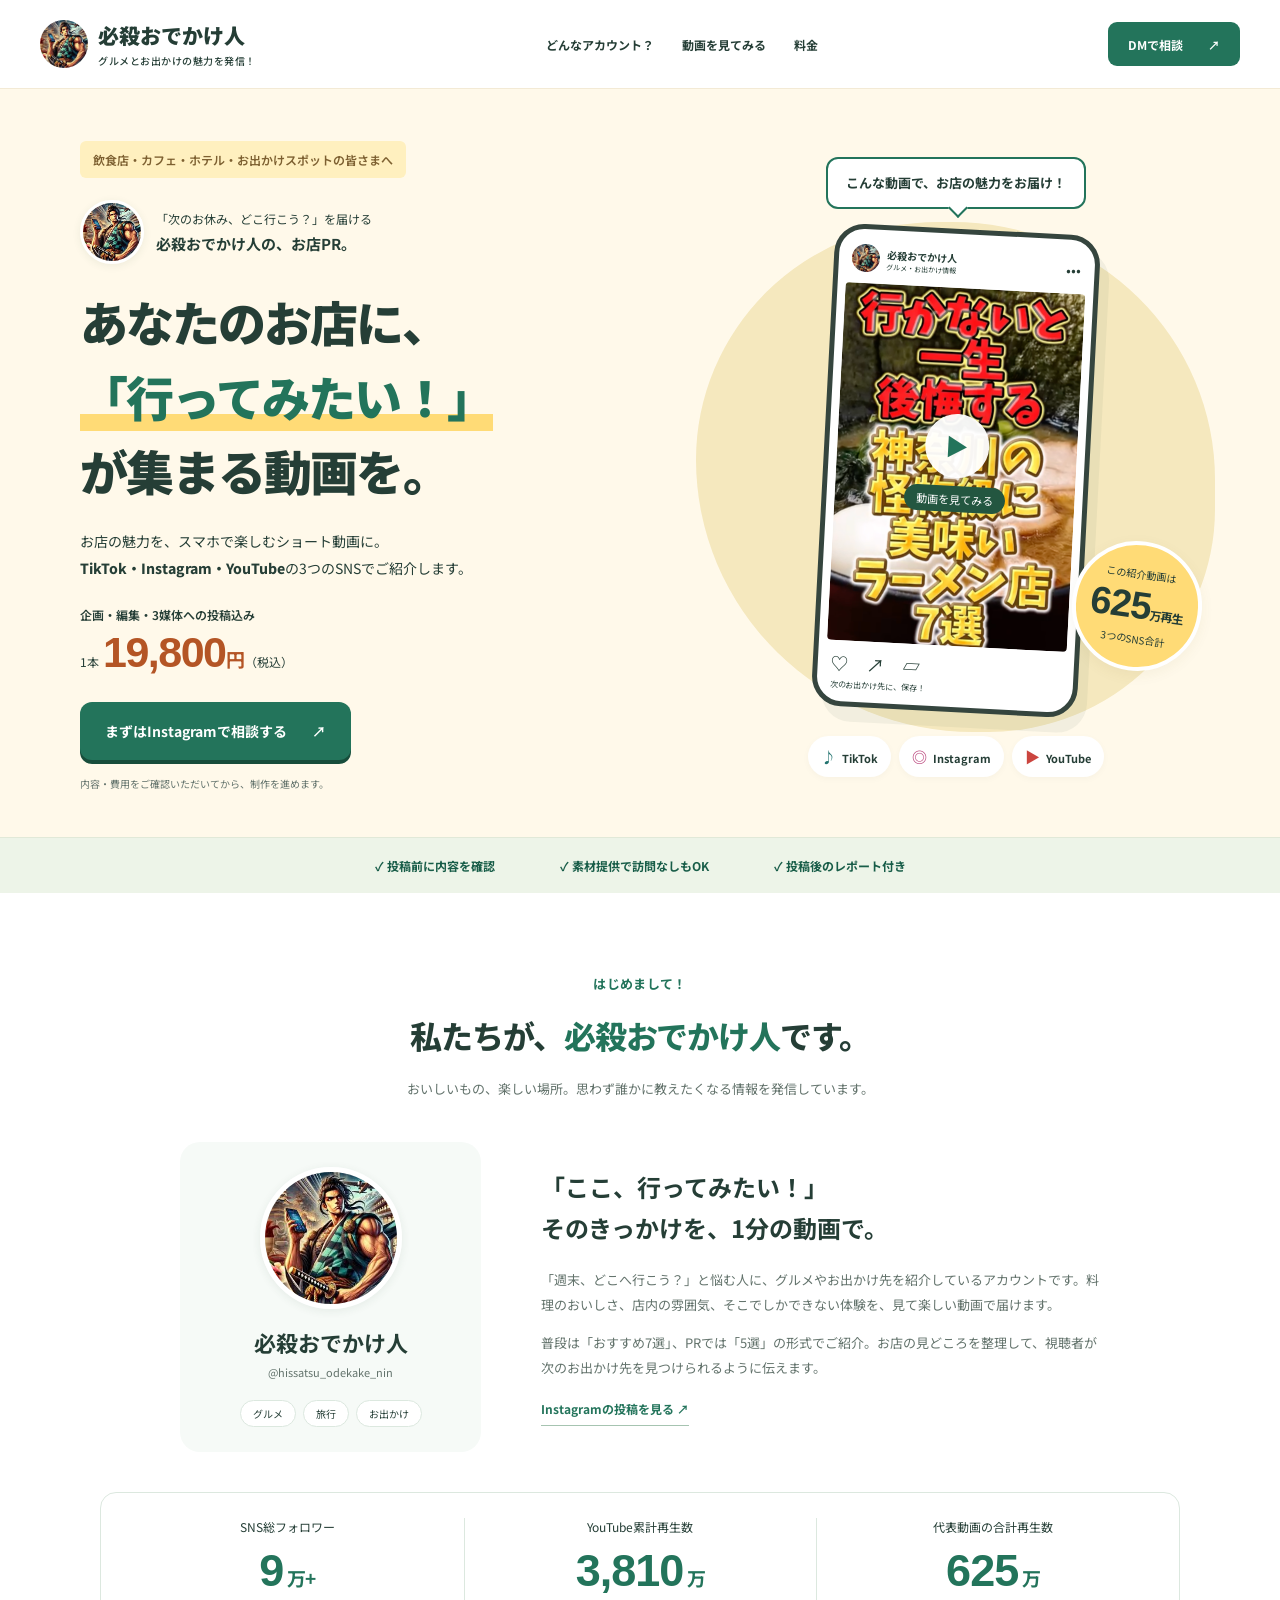
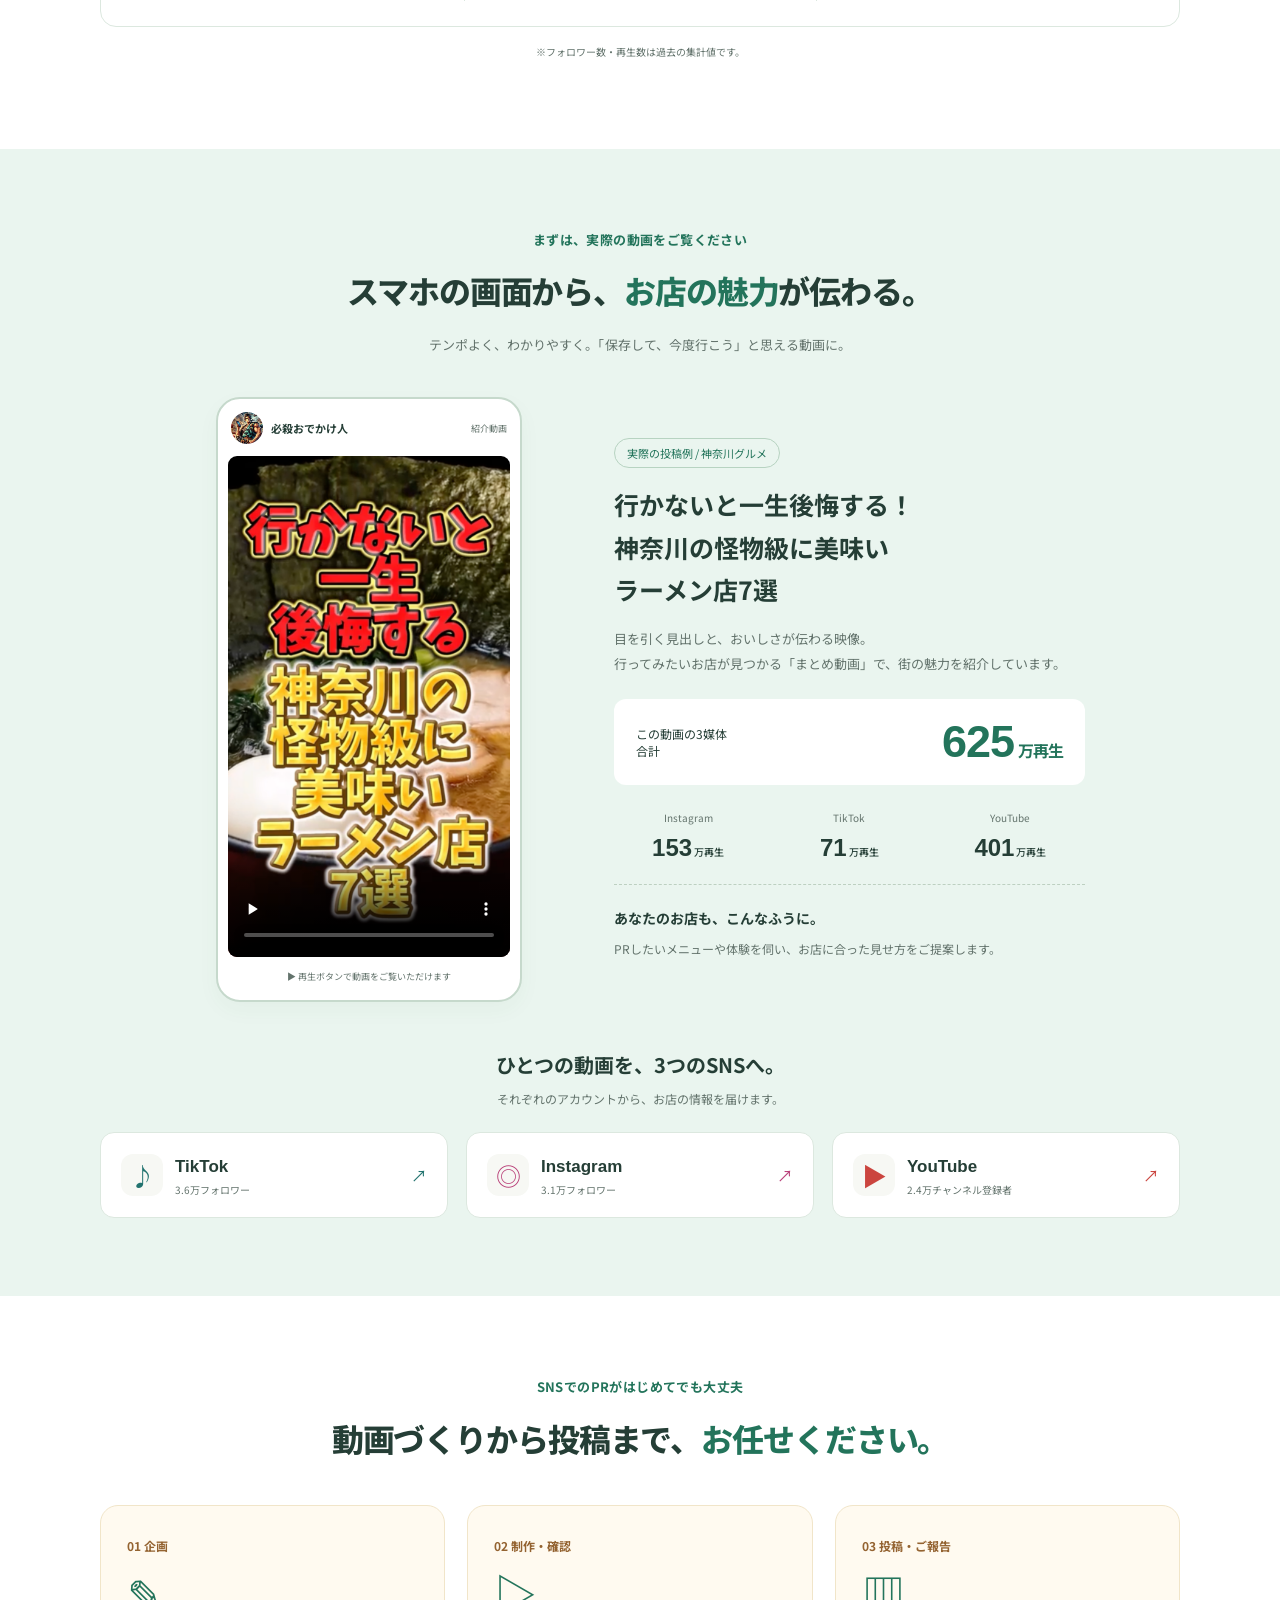
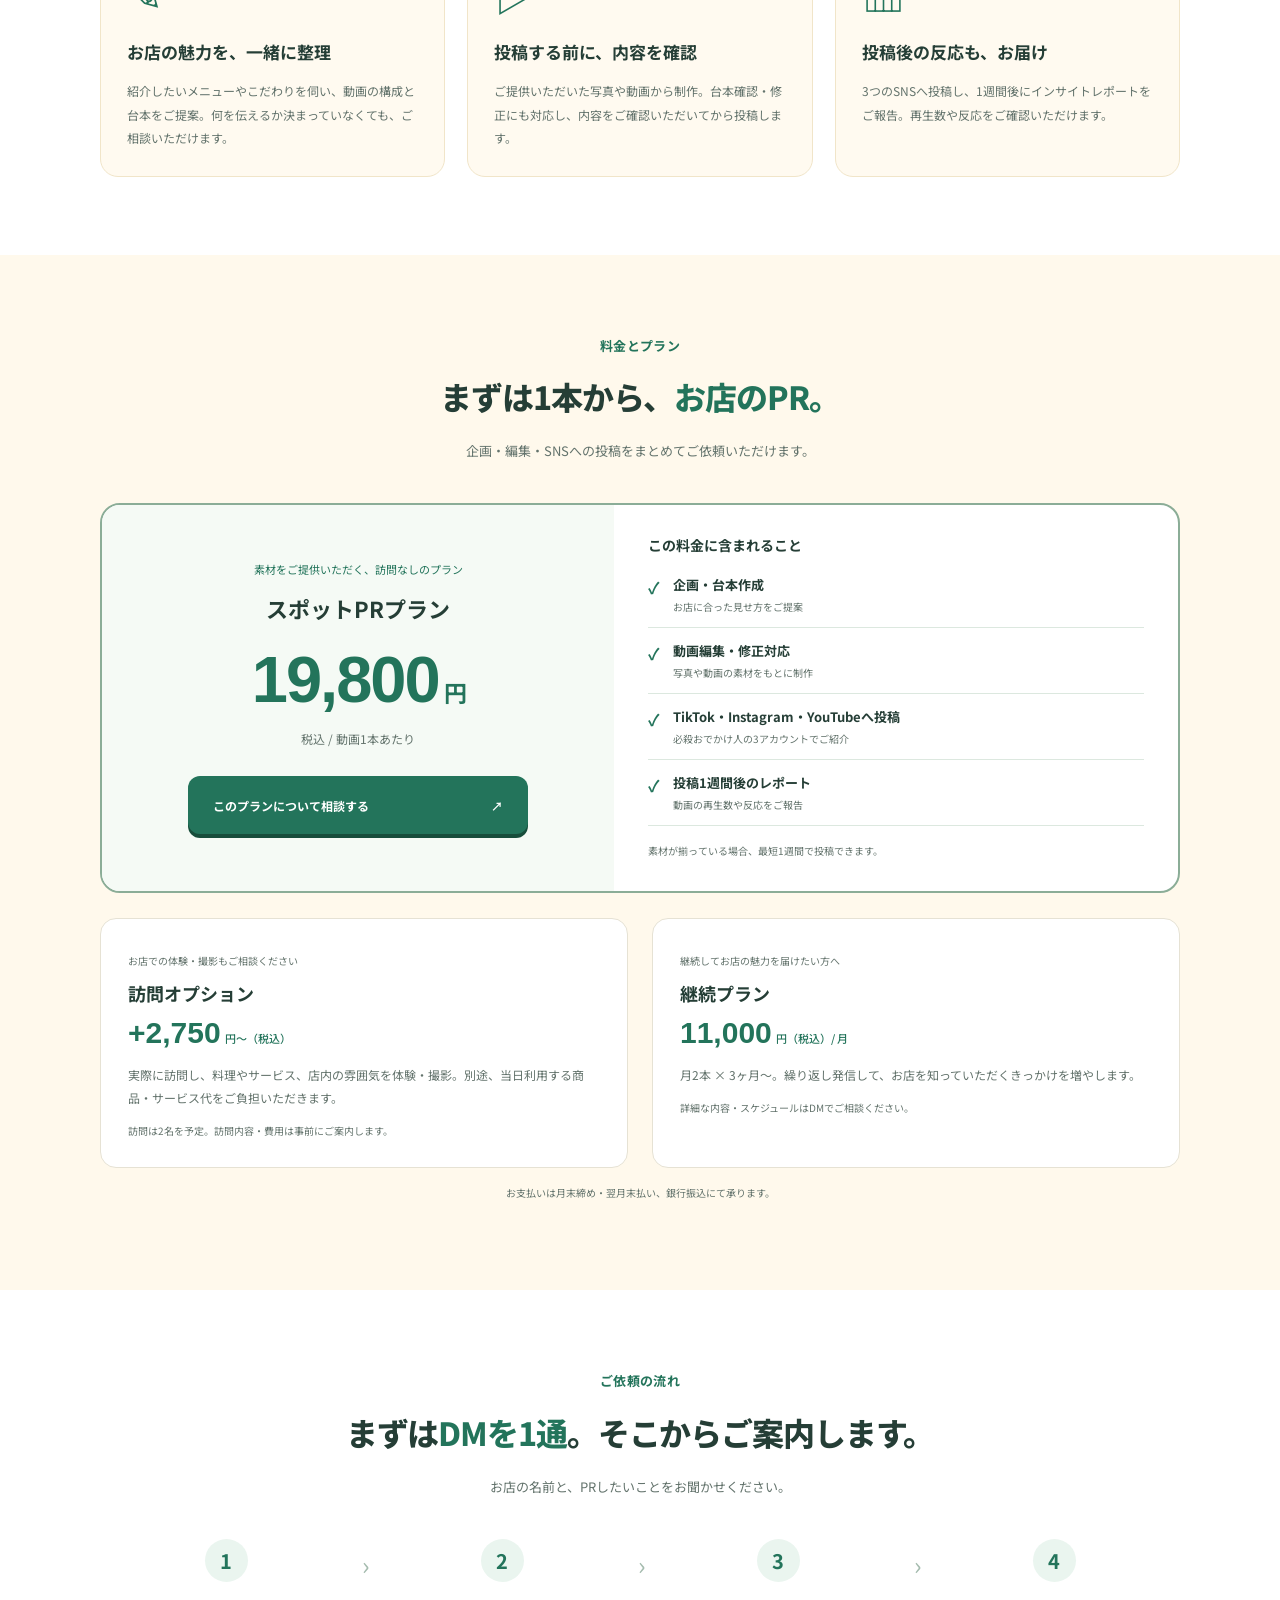
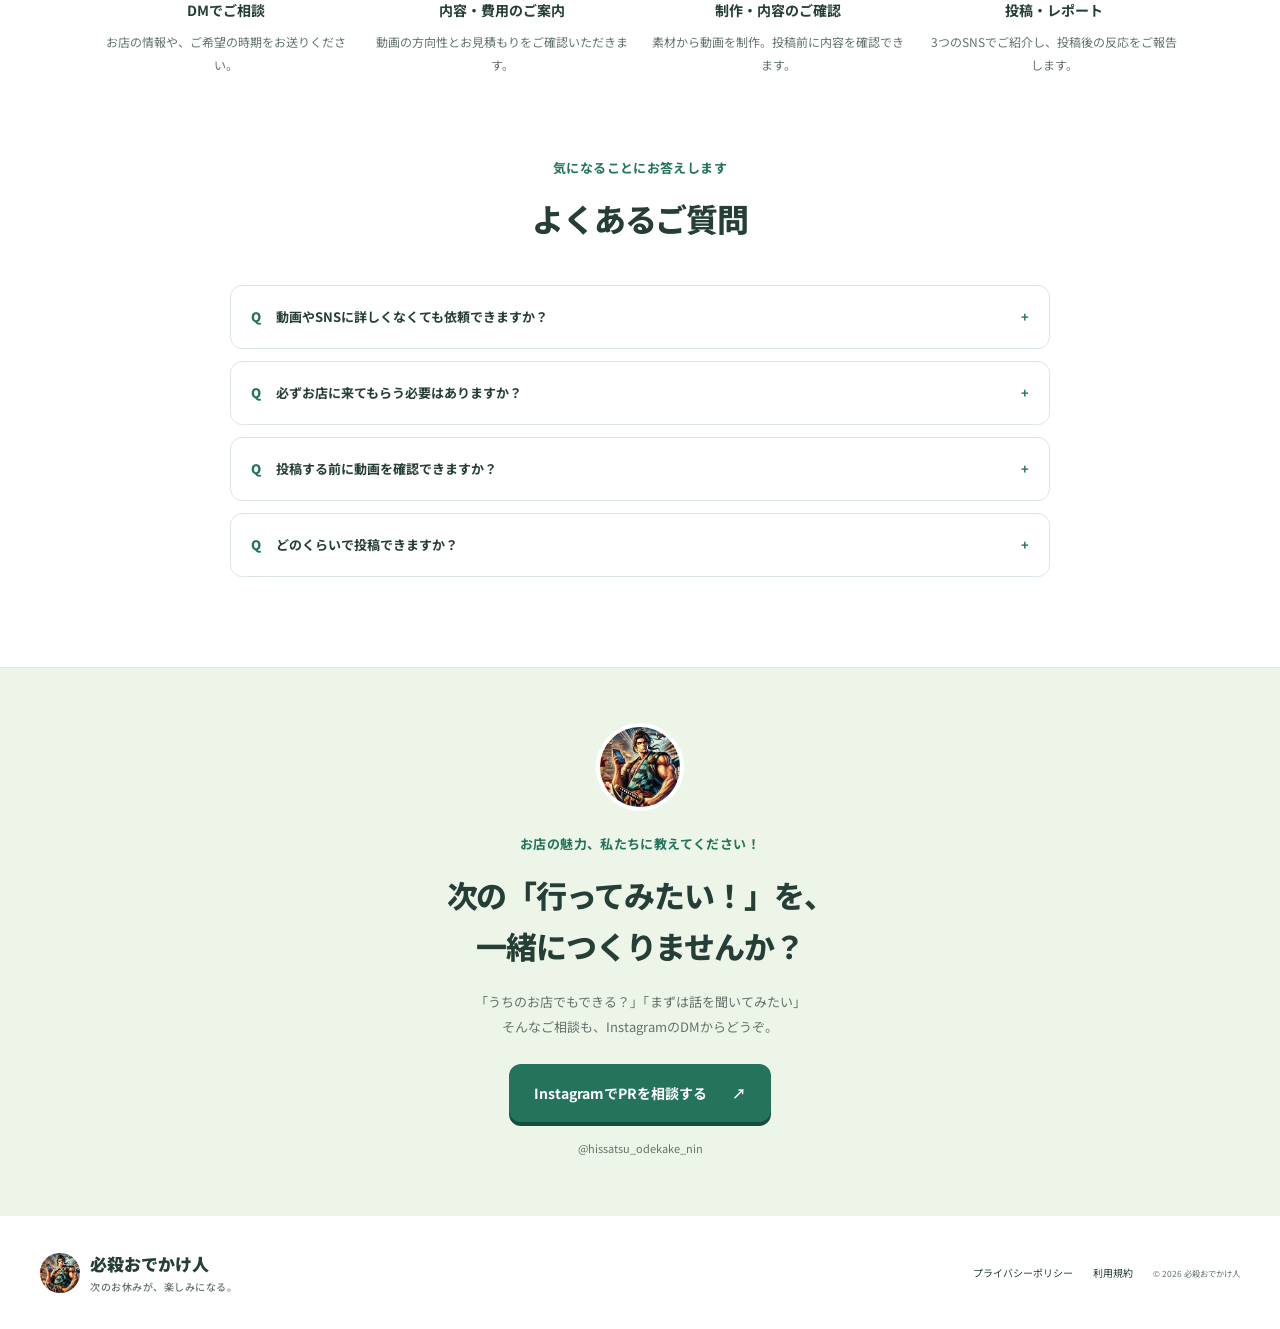
==== commit 4646e680: "Fix hero headline wording" ====
--- a/index.html
+++ b/index.html
@@ -30,7 +30,7 @@
         <div class="hero-copy">
           <p class="hero-label">飲食店・カフェ・ホテル・お出かけスポットの皆さまへ</p>
           <div class="account-intro"><img src="assets/odesake-icon.jpeg" alt="必殺おでかけ人のアカウントアイコン" width="64" height="64"><span>「次のお休み、どこ行こう？」を届ける<br><b>必殺おでかけ人の、お店PR。</b></span></div>
-          <h1>あなたのお店を、<br><span>「行ってみたい！」</span><br>が集まる動画に。</h1>
+          <h1>あなたのお店に、<br><span>「行ってみたい！」</span><br>が集まる動画を。</h1>
           <p class="hero-description">お店の魅力を、スマホで楽しむショート動画に。<br><b>TikTok・Instagram・YouTube</b>の<br class="mobile-break">3つのSNSでご紹介します。</p>
           <div class="hero-price"><span>企画・編集・3媒体への投稿込み</span><p><small>1本</small> <strong>19,800</strong><b>円</b><small>（税込）</small></p></div>
           <a class="button" href="https://www.instagram.com/hissatsu_odekake_nin/" target="_blank" rel="noopener">まずはInstagramで相談する <span>↗</span></a>
